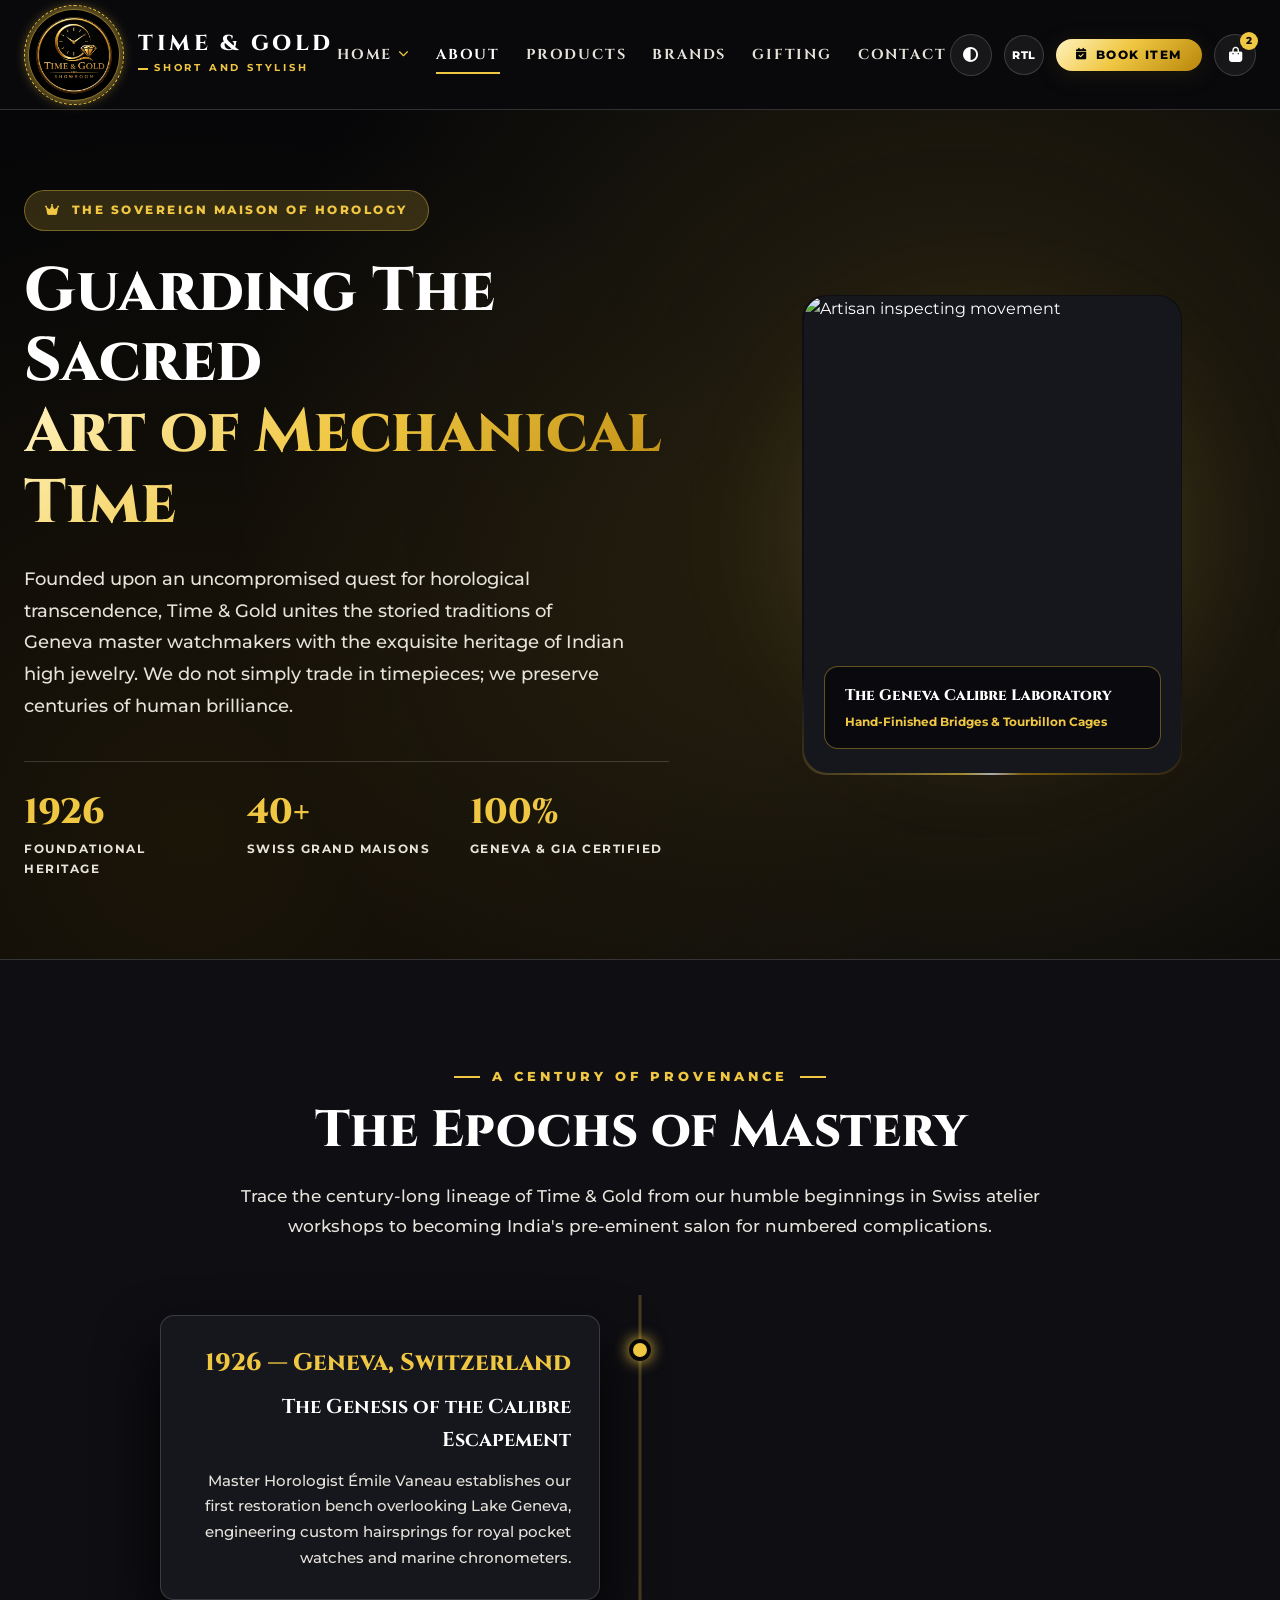
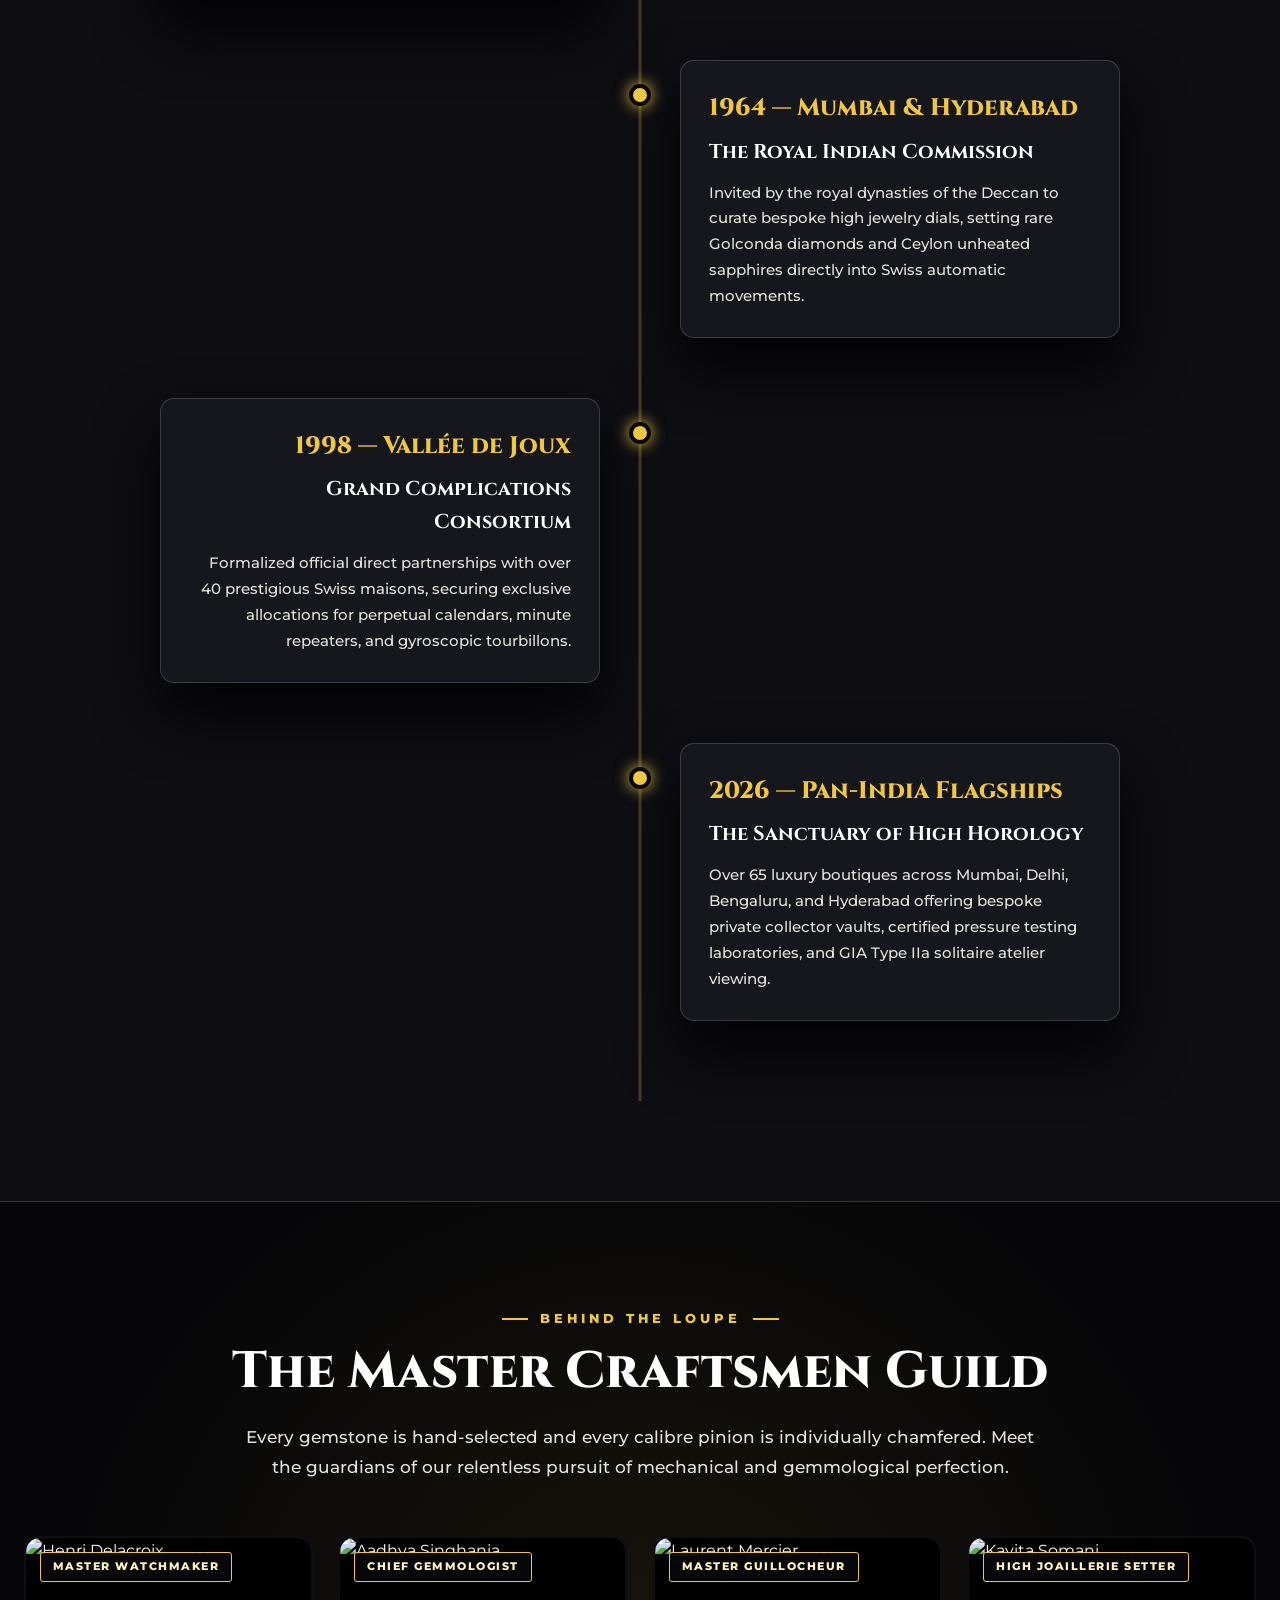
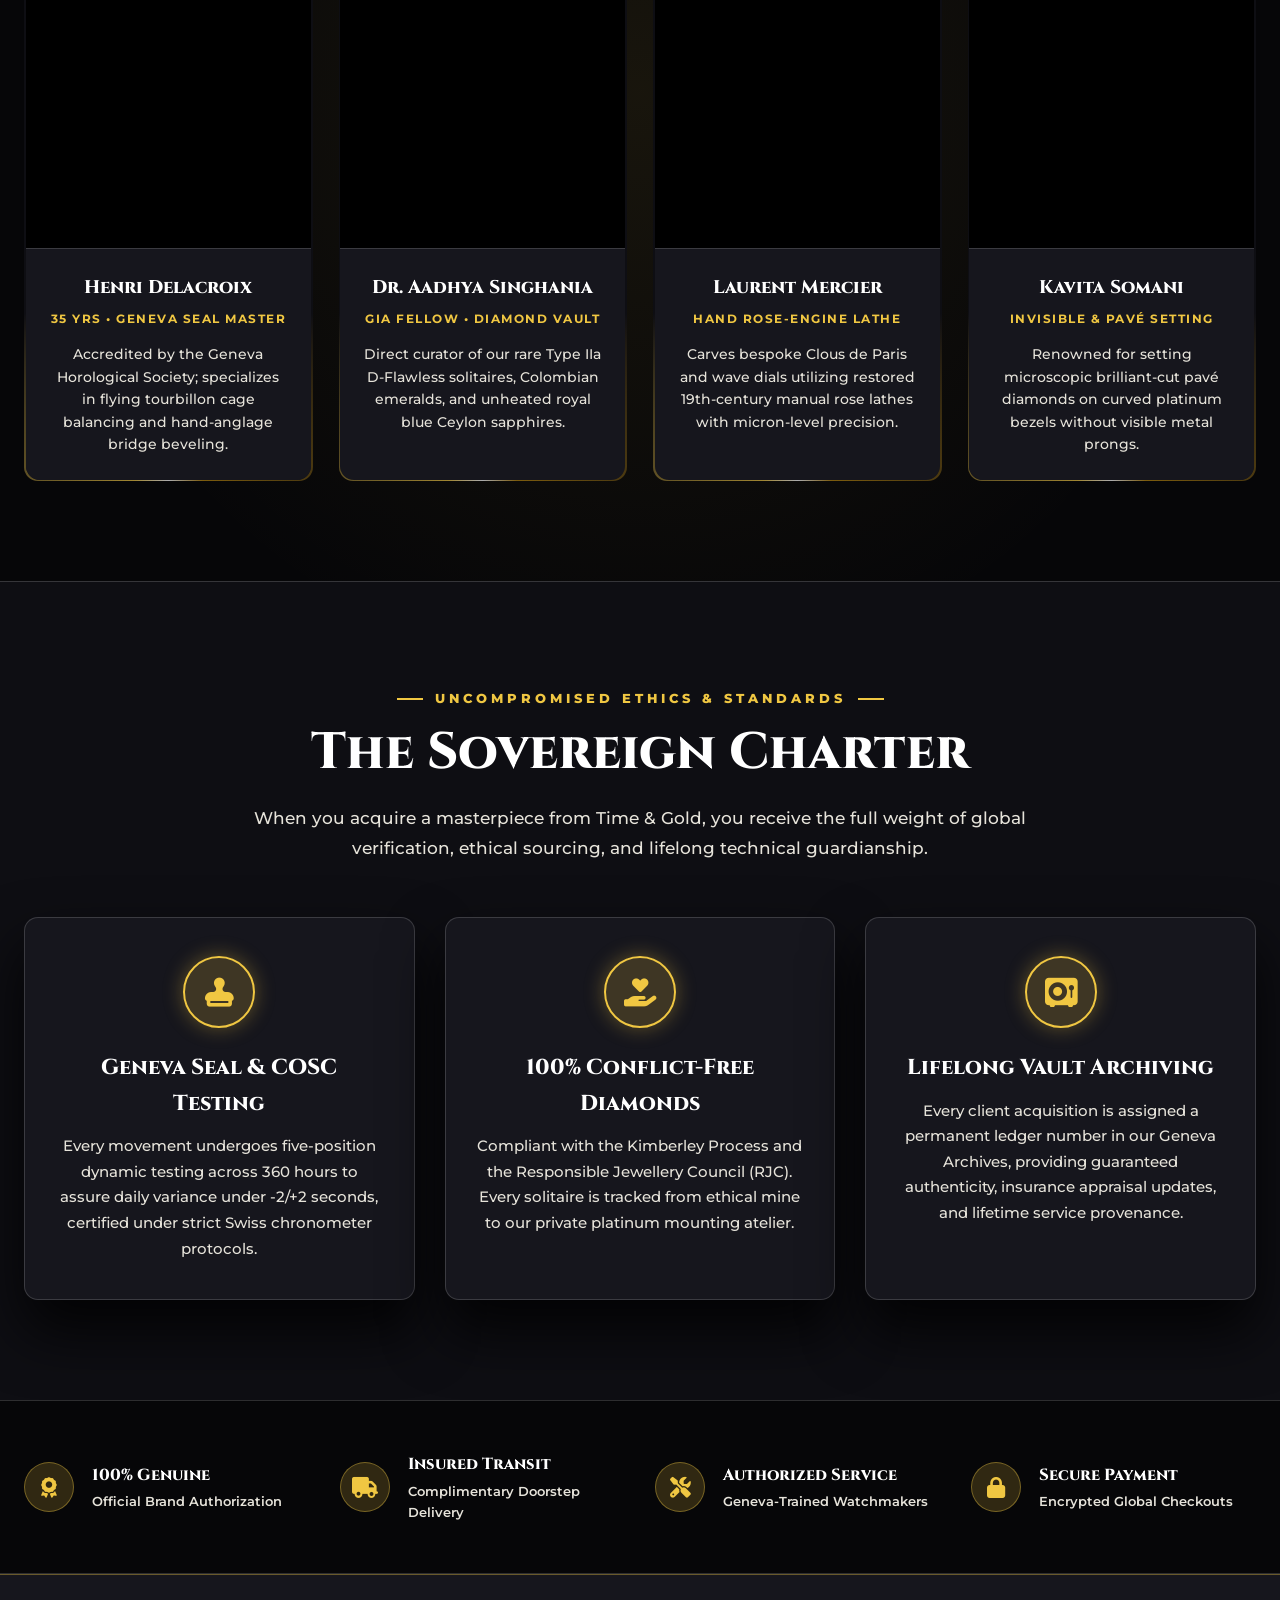
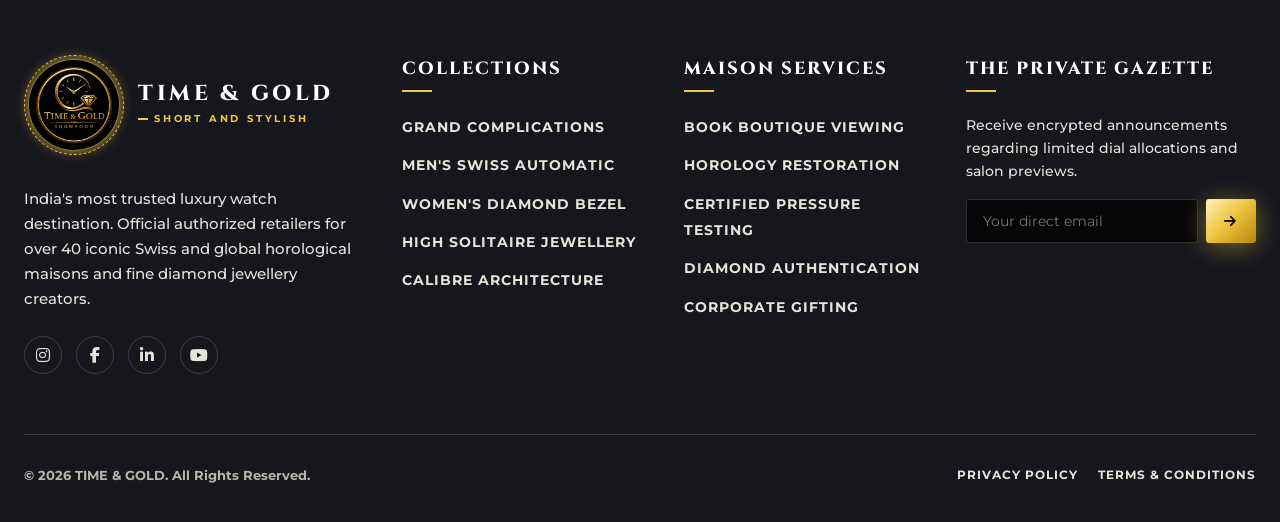
==== aboutus.html @ 71c812d8 "Add files via upload" ====
<!DOCTYPE html>
<html lang="en" dir="ltr" data-theme="dark">
<head>
  <meta charset="UTF-8" />
  <meta name="viewport" content="width=device-width, initial-scale=1.0" />
  <title>About Our Heritage &amp; Artisans | Time &amp; Gold</title>

  <!-- Google Fonts -->
  <link rel="preconnect" href="https://fonts.googleapis.com" />
  <link rel="preconnect" href="https://fonts.gstatic.com" crossorigin />
  <link href="https://fonts.googleapis.com/css2?family=Cinzel:wght@400;500;600;700;800;900&family=Montserrat:wght@300;400;500;600;700;800;900&display=swap" rel="stylesheet" />
  <link rel="icon" type="image/png" href="/df7a79f6-56e5-4fb2-8d94-38247ca04f66.jpg">
  <!-- Font Awesome Icons -->
  <link rel="stylesheet" href="https://cdnjs.cloudflare.com/ajax/libs/font-awesome/6.5.1/css/all.min.css" />

 <link rel="stylesheet" href="aboutus.css">
</head>
<body>

  <!-- Shared Reusable SVG Symbol for Precision Emblem Fallback -->
  <svg style="display: none;" xmlns="http://www.w3.org/2000/svg">
    <defs>
      <linearGradient id="sharedLogoGoldGrad" x1="0%" y1="0%" x2="100%" y2="100%">
        <stop offset="0%" stop-color="#fff2be" />
        <stop offset="50%" stop-color="#f0c742" />
        <stop offset="100%" stop-color="#b8860b" />
      </linearGradient>
      <g id="brandHorologyEmblem">
        <circle cx="50" cy="50" r="46" stroke="url(#sharedLogoGoldGrad)" stroke-width="2.5" />
        <circle cx="50" cy="50" r="41" stroke="url(#sharedLogoGoldGrad)" stroke-width="1" stroke-dasharray="2 3" opacity="0.6" />
        <circle cx="50" cy="12" r="2.5" fill="url(#sharedLogoGoldGrad)" />
        <circle cx="88" cy="50" r="2.5" fill="url(#sharedLogoGoldGrad)" />
        <circle cx="50" cy="88" r="2.5" fill="url(#sharedLogoGoldGrad)" />
        <circle cx="12" cy="50" r="2.5" fill="url(#sharedLogoGoldGrad)" />
        <line x1="50" y1="50" x2="31" y2="29" stroke="url(#sharedLogoGoldGrad)" stroke-width="3" stroke-linecap="round" />
        <line x1="50" y1="50" x2="71" y2="33" stroke="url(#sharedLogoGoldGrad)" stroke-width="2.5" stroke-linecap="round" />
        <circle cx="50" cy="50" r="3.5" fill="#0a0a0c" stroke="url(#sharedLogoGoldGrad)" stroke-width="2" />
        <path d="M42 66 H58 M50 66 V78" stroke="url(#sharedLogoGoldGrad)" stroke-width="2.5" stroke-linecap="round" />
      </g>
    </defs>
  </svg>

  <!-- Site Header -->
  <header class="site-header" id="siteHeader">
    <div class="container header-inner">

      <!-- Header Brand Logo with Image and SVG Fallback -->
      <a href="index.html" class="brand-logo" aria-label="Time & Gold Home">
        <div class="brand-logo-frame">
          <div class="brand-dial-ring"></div>
          <img 
            class="brand-logo-img" 
            src="/df7a79f6-56e5-4fb2-8d94-38247ca04f66.jpg" 
            alt="Time & Gold Emblem"
            onerror="this.style.display='none'; this.nextElementSibling.style.display='block';"
          />
          <svg class="brand-logo-img" viewBox="0 0 100 100" fill="none" role="img" aria-label="Time & Gold Emblem" style="display: none;">
            <use href="#brandHorologyEmblem" />
          </svg>
        </div>
        <div class="brand-text">
          <span class="brand-name">Time &amp; Gold</span>
          <span class="brand-sub">Short and Stylish</span>
        </div>
      </a>

      <!-- Same Navigation Links (About Set to Active) -->
      <nav>
        <ul class="nav-menu" id="navMenu">
          <li class="nav-item has-dropdown" id="homeNavItem">
            <a href="/index.html" class="nav-link" id="homeDropdownBtn" aria-haspopup="true" aria-expanded="false">
              <span>Home</span>
              <i class="fa-solid fa-chevron-down nav-dropdown-chevron"></i>
            </a>

            <!-- Luxury Home Sub-links Dropdown Menu -->
            <ul class="dropdown-vault-menu" id="homeDropdownMenu">
              <li class="dropdown-vault-item">
                <a href="/index.html" class="dropdown-vault-link">
                  <i class="fa-solid fa-home"></i>
                  <div class="dropdown-vault-info">
                    <span class="dropdown-vault-title">Home-1</span>
                    
                  </div>
                </a>
              </li>
              <li class="dropdown-vault-item">
                <a href="/home2.html" class="dropdown-vault-link">
                  <i class="fa-solid fa-home"></i>
                  <div class="dropdown-vault-info">
                    <span class="dropdown-vault-title">Home-2</span>
                    
                  </div>
                </a>
              </li>
            </ul>
          </li>
          <li class="nav-item">
            <a href="/aboutus.html" class="nav-link active">About</a>
          </li>
          <li class="nav-item">
            <a href="/products.html" class="nav-link">Products</a>
          </li>
          <li class="nav-item">
            <a href="/brands.html" class="nav-link">Brands</a>
          </li>
          <li class="nav-item">
            <a href="/gifting.html" class="nav-link">Gifting</a>
          </li>
          <li class="nav-item">
            <a href="/contact.html" class="nav-link">Contact</a>
          </li>
        </ul>
      </nav>

      <!-- Action Utilities -->
      <div class="header-actions">
        <!-- Theme Toggle -->
        <button class="action-btn" id="themeToggleBtn" title="Toggle Light/Dark Theme" aria-label="Toggle Theme">
          <i class="fa-solid fa-circle-half-stroke"></i>
        </button>

        <!-- Circular Shape RTL Button -->
        <button class="rtl-circle-btn" id="rtlToggleBtn" title="Toggle Reading Direction (RTL/LTR)">
          RTL
        </button>

        <!-- Book Item Button -->
        <button class="btn-book-header" id="openBookModalBtn" title="Book a Timepiece or Solitaire Viewing">
          <i class="fa-solid fa-calendar-check"></i>
          <span>Book Item</span>
        </button>

        <!-- Bag / Cart -->
        <button class="action-btn" id="openCartBtn" title="View Luxury Bag">
          <i class="fa-solid fa-bag-shopping"></i>
          <span class="cart-count-badge" id="cartCountBadge">2</span>
        </button>

        <!-- Mobile Hamburger -->
        <button class="mobile-hamburger" id="hamburgerBtn" aria-label="Toggle Navigation Menu">
          <i class="fa-solid fa-bars"></i>
        </button>
      </div>

    </div>
  </header>

  <!-- About Hero Section -->
  <section class="about-hero">
    <div class="container about-hero-grid">
      <div>
        <div class="about-hero-badge">
          <i class="fa-solid fa-crown"></i>
          <span>The Sovereign Maison of Horology</span>
        </div>
        <h1 class="about-hero-title">
          Guarding The Sacred <br />
          <span class="gold-gradient-text">Art of Mechanical Time</span>
        </h1>
        <p class="about-hero-desc">
          Founded upon an uncompromised quest for horological transcendence, Time &amp; Gold unites the storied traditions of Geneva master watchmakers with the exquisite heritage of Indian high jewelry. We do not simply trade in timepieces; we preserve centuries of human brilliance.
        </p>

        <div class="about-stat-strip">
          <div>
            <div class="stat-number">1926</div>
            <div class="stat-label">Foundational Heritage</div>
          </div>
          <div>
            <div class="stat-number">40+</div>
            <div class="stat-label">Swiss Grand Maisons</div>
          </div>
          <div>
            <div class="stat-number">100%</div>
            <div class="stat-label">Geneva &amp; GIA Certified</div>
          </div>
        </div>
      </div>

      <div class="about-stage-visual">
        <div class="about-stage-halo"></div>
        <div class="border-glow-wrapper about-hero-card">
          <div class="border-glow-inner media-sheen">
            <img 
              class="img-cinematic-zoom"
              src="https://tse2.mm.bing.net/th/id/OIP.Mh25GlL3V1-V_vW5_e2ENAHaE8?r=0&rs=1&pid=ImgDetMain&o=7&rm=3" 
              alt="Artisan inspecting movement" 
            />
            <div class="about-card-badge">
              <div style="font-family: var(--font-display); font-size: 0.95rem; font-weight: 800; color: var(--text-primary);">
                The Geneva Calibre Laboratory
              </div>
              <div style="font-size: 0.75rem; color: var(--gold-primary); font-weight: 700; margin-top: 4px;">
                Hand-Finished Bridges &amp; Tourbillon Cages
              </div>
            </div>
          </div>
        </div>
      </div>
    </div>
  </section>

  <!-- EXTRA SECTION 1: THE EPOCHS OF HOROLOGY (INTERACTIVE TIMELINE) -->
  <section class="timeline-section">
    <div class="container">
      <div class="section-header">
        <span class="section-subtitle">A Century of Provenance</span>
        <h2 class="section-title">The Epochs of Mastery</h2>
        <p class="section-desc">
          Trace the century-long lineage of Time &amp; Gold from our humble beginnings in Swiss atelier workshops to becoming India's pre-eminent salon for numbered complications.
        </p>
      </div>

      <div class="timeline-container">
        <!-- Epoch 1 -->
        <div class="timeline-item">
          <div class="timeline-node"></div>
          <div class="timeline-card">
            <div class="timeline-year">1926 — Geneva, Switzerland</div>
            <h3 class="timeline-headline">The Genesis of the Calibre Escapement</h3>
            <p class="timeline-text">
              Master Horologist Émile Vaneau establishes our first restoration bench overlooking Lake Geneva, engineering custom hairsprings for royal pocket watches and marine chronometers.
            </p>
          </div>
        </div>

        <!-- Epoch 2 -->
        <div class="timeline-item">
          <div class="timeline-node"></div>
          <div class="timeline-card">
            <div class="timeline-year">1964 — Mumbai &amp; Hyderabad</div>
            <h3 class="timeline-headline">The Royal Indian Commission</h3>
            <p class="timeline-text">
              Invited by the royal dynasties of the Deccan to curate bespoke high jewelry dials, setting rare Golconda diamonds and Ceylon unheated sapphires directly into Swiss automatic movements.
            </p>
          </div>
        </div>

        <!-- Epoch 3 -->
        <div class="timeline-item">
          <div class="timeline-node"></div>
          <div class="timeline-card">
            <div class="timeline-year">1998 — Vallée de Joux</div>
            <h3 class="timeline-headline">Grand Complications Consortium</h3>
            <p class="timeline-text">
              Formalized official direct partnerships with over 40 prestigious Swiss maisons, securing exclusive allocations for perpetual calendars, minute repeaters, and gyroscopic tourbillons.
            </p>
          </div>
        </div>

        <!-- Epoch 4 -->
        <div class="timeline-item">
          <div class="timeline-node"></div>
          <div class="timeline-card">
            <div class="timeline-year">2026 — Pan-India Flagships</div>
            <h3 class="timeline-headline">The Sanctuary of High Horology</h3>
            <p class="timeline-text">
              Over 65 luxury boutiques across Mumbai, Delhi, Bengaluru, and Hyderabad offering bespoke private collector vaults, certified pressure testing laboratories, and GIA Type IIa solitaire atelier viewing.
            </p>
          </div>
        </div>
      </div>
    </div>
  </section>

  <!-- EXTRA SECTION 2: GUILD OF ARTISANS ATELIER -->
  <section class="artisans-section">
    <div class="container">
      <div class="section-header">
        <span class="section-subtitle">Behind The Loupe</span>
        <h2 class="section-title">The Master Craftsmen Guild</h2>
        <p class="section-desc">
          Every gemstone is hand-selected and every calibre pinion is individually chamfered. Meet the guardians of our relentless pursuit of mechanical and gemmological perfection.
        </p>
      </div>

      <div class="artisans-grid">
        <!-- Artisan 1 -->
        <div class="border-glow-wrapper artisan-card">
          <div class="border-glow-inner">
            <div class="artisan-photo-frame media-sheen">
              <span class="artisan-role-pill">Master Watchmaker</span>
              <img 
                class="img-cinematic-zoom"
                src="https://static.vecteezy.com/system/resources/thumbnails/037/477/519/small_2x/ai-generated-handsome-man-model-wearing-blue-tuxedo-bokeh-style-background-with-generated-ai-photo.jpeg" 
                alt="Henri Delacroix" 
              />
            </div>
            <div class="artisan-info">
              <div>
                <h4 class="artisan-name">Henri Delacroix</h4>
                <div class="artisan-specialty">35 Yrs • Geneva Seal Master</div>
                <p class="artisan-bio">
                  Accredited by the Geneva Horological Society; specializes in flying tourbillon cage balancing and hand-anglage bridge beveling.
                </p>
              </div>
            </div>
          </div>
        </div>

        <!-- Artisan 2 -->
        <div class="border-glow-wrapper artisan-card">
          <div class="border-glow-inner">
            <div class="artisan-photo-frame media-sheen">
              <span class="artisan-role-pill">Chief Gemmologist</span>
              <img 
                class="img-cinematic-zoom"
                src="https://i.pinimg.com/736x/fe/0a/f4/fe0af45037efc7a894c4ef3d66716e11.jpg" 
                alt="Aadhya Singhania" 
              />
            </div>
            <div class="artisan-info">
              <div>
                <h4 class="artisan-name">Dr. Aadhya Singhania</h4>
                <div class="artisan-specialty">GIA Fellow • Diamond Vault</div>
                <p class="artisan-bio">
                  Direct curator of our rare Type IIa D-Flawless solitaires, Colombian emeralds, and unheated royal blue Ceylon sapphires.
                </p>
              </div>
            </div>
          </div>
        </div>

        <!-- Artisan 3 -->
        <div class="border-glow-wrapper artisan-card">
          <div class="border-glow-inner">
            <div class="artisan-photo-frame media-sheen">
              <span class="artisan-role-pill">Master Guillocheur</span>
              <img 
                class="img-cinematic-zoom"
                src="https://tse2.mm.bing.net/th/id/OIP.af_C6X7kru4BaW1QlQ8gGQHaJb?r=0&rs=1&pid=ImgDetMain&o=7&rm=3" 
                alt="Laurent Mercier" 
              />
            </div>
            <div class="artisan-info">
              <div>
                <h4 class="artisan-name">Laurent Mercier</h4>
                <div class="artisan-specialty">Hand Rose-Engine Lathe</div>
                <p class="artisan-bio">
                  Carves bespoke Clous de Paris and wave dials utilizing restored 19th-century manual rose lathes with micron-level precision.
                </p>
              </div>
            </div>
          </div>
        </div>

        <!-- Artisan 4 -->
        <div class="border-glow-wrapper artisan-card">
          <div class="border-glow-inner">
            <div class="artisan-photo-frame media-sheen">
              <span class="artisan-role-pill">High Joaillerie Setter</span>
              <img 
                class="img-cinematic-zoom"
                src="https://i.pinimg.com/originals/71/7d/60/717d60741b08da81fd905e2d57bd292b.jpg" 
                alt="Kavita Somani" 
              />
            </div>
            <div class="artisan-info">
              <div>
                <h4 class="artisan-name">Kavita Somani</h4>
                <div class="artisan-specialty">Invisible &amp; Pavé Setting</div>
                <p class="artisan-bio">
                  Renowned for setting microscopic brilliant-cut pavé diamonds on curved platinum bezels without visible metal prongs.
                </p>
              </div>
            </div>
          </div>
        </div>
      </div>
    </div>
  </section>

  <!-- EXTRA SECTION 3: THE SOVEREIGN OATH & CERTIFICATIONS -->
  <section class="charter-section">
    <div class="container">
      <div class="section-header">
        <span class="section-subtitle">Uncompromised Ethics &amp; Standards</span>
        <h2 class="section-title">The Sovereign Charter</h2>
        <p class="section-desc">
          When you acquire a masterpiece from Time &amp; Gold, you receive the full weight of global verification, ethical sourcing, and lifelong technical guardianship.
        </p>
      </div>

      <div class="charter-grid">
        <div class="charter-box">
          <div class="charter-icon-emblem"><i class="fa-solid fa-stamp"></i></div>
          <h3 class="charter-title">Geneva Seal &amp; COSC Testing</h3>
          <p class="charter-text">
            Every movement undergoes five-position dynamic testing across 360 hours to assure daily variance under -2/+2 seconds, certified under strict Swiss chronometer protocols.
          </p>
        </div>

        <div class="charter-box">
          <div class="charter-icon-emblem"><i class="fa-solid fa-hand-holding-heart"></i></div>
          <h3 class="charter-title">100% Conflict-Free Diamonds</h3>
          <p class="charter-text">
            Compliant with the Kimberley Process and the Responsible Jewellery Council (RJC). Every solitaire is tracked from ethical mine to our private platinum mounting atelier.
          </p>
        </div>

        <div class="charter-box">
          <div class="charter-icon-emblem"><i class="fa-solid fa-vault"></i></div>
          <h3 class="charter-title">Lifelong Vault Archiving</h3>
          <p class="charter-text">
            Every client acquisition is assigned a permanent ledger number in our Geneva Archives, providing guaranteed authenticity, insurance appraisal updates, and lifetime service provenance.
          </p>
        </div>
      </div>
    </div>
  </section>

  <!-- Trust Assurance Strip -->
  <section class="trust-assurance-strip">
    <div class="container assurance-grid">
      <div class="assurance-item">
        <div class="assurance-icon"><i class="fa-solid fa-award"></i></div>
        <div class="assurance-text">
          <h5>100% Genuine</h5>
          <p>Official Brand Authorization</p>
        </div>
      </div>
      <div class="assurance-item">
        <div class="assurance-icon"><i class="fa-solid fa-truck"></i></div>
        <div class="assurance-text">
          <h5>Insured Transit</h5>
          <p>Complimentary Doorstep Delivery</p>
        </div>
      </div>
      <div class="assurance-item">
        <div class="assurance-icon"><i class="fa-solid fa-screwdriver-wrench"></i></div>
        <div class="assurance-text">
          <h5>Authorized Service</h5>
          <p>Geneva-Trained Watchmakers</p>
        </div>
      </div>
      <div class="assurance-item">
        <div class="assurance-icon"><i class="fa-solid fa-lock"></i></div>
        <div class="assurance-text">
          <h5>Secure Payment</h5>
          <p>Encrypted Global Checkouts</p>
        </div>
      </div>
    </div>
  </section>

  <!-- Site Footer Matching Header Exactly -->
  <footer class="site-footer">
    <div class="container">
      <div class="footer-top-grid">

        <div class="footer-about">
          <a href="index.html" class="brand-logo" style="margin-bottom: 16px;" aria-label="Time & Gold Home">
            <div class="brand-logo-frame">
              <div class="brand-dial-ring"></div>
              <img 
                class="brand-logo-img" 
                src="/df7a79f6-56e5-4fb2-8d94-38247ca04f66.jpg" 
                alt="Time & Gold Emblem"
                onerror="this.style.display='none'; this.nextElementSibling.style.display='block';"
              />
              <svg class="brand-logo-img" viewBox="0 0 100 100" fill="none" role="img" aria-label="Time & Gold Emblem" style="display: none;">
                <use href="#brandHorologyEmblem" />
              </svg>
            </div>
            <div class="brand-text">
              <span class="brand-name">Time &amp; Gold</span>
              <span class="brand-sub">Short and Stylish</span>
            </div>
          </a>

          <p>
            India's most trusted luxury watch destination. Official authorized retailers for over 40 iconic Swiss and global horological maisons and fine diamond jewellery creators.
          </p>
          <div class="footer-socials">
            <a href="#" class="social-icon-btn" aria-label="Instagram"><i class="fa-brands fa-instagram"></i></a>
            <a href="#" class="social-icon-btn" aria-label="Facebook"><i class="fa-brands fa-facebook-f"></i></a>
            <a href="#" class="social-icon-btn" aria-label="LinkedIn"><i class="fa-brands fa-linkedin-in"></i></a>
            <a href="#" class="social-icon-btn" aria-label="YouTube"><i class="fa-brands fa-youtube"></i></a>
          </div>
        </div>

        <div>
          <h4 class="footer-heading">Collections</h4>
          <ul class="footer-links">
            <li><a href="index.html#products" class="footer-link">Grand Complications</a></li>
            <li><a href="index.html#products" class="footer-link">Men's Swiss Automatic</a></li>
            <li><a href="index.html#products" class="footer-link">Women's Diamond Bezel</a></li>
            <li><a href="index.html#jewellery-salon" class="footer-link">High Solitaire Jewellery</a></li>
            <li><a href="about.html" class="footer-link">Calibre Architecture</a></li>
          </ul>
        </div>

        <div>
          <h4 class="footer-heading">Maison Services</h4>
          <ul class="footer-links">
            <li><a href="index.html#contact" class="footer-link">Book Boutique Viewing</a></li>
            <li><a href="about.html" class="footer-link">Horology Restoration</a></li>
            <li><a href="index.html#contact" class="footer-link">Certified Pressure Testing</a></li>
            <li><a href="index.html#jewellery-salon" class="footer-link">Diamond Authentication</a></li>
            <li><a href="index.html#contact" class="footer-link">Corporate Gifting</a></li>
          </ul>
        </div>

        <div>
          <h4 class="footer-heading">The Private Gazette</h4>
          <p style="font-size: 0.88rem; color: var(--text-secondary); margin-bottom: 14px; font-weight: 500;">
            Receive encrypted announcements regarding limited dial allocations and salon previews.
          </p>
          <form class="newsletter-box" onsubmit="event.preventDefault(); alert('You have been enrolled into the Time & Gold VIP Gazette.');">
            <input type="email" class="newsletter-input" placeholder="Your direct email" required />
            <button type="submit" class="btn-gold" style="padding: 10px 18px;" aria-label="Subscribe">
              <i class="fa-solid fa-arrow-right"></i>
            </button>
          </form>
        </div>

      </div>

      <div class="footer-bottom">
        <div>
          &copy; 2026 TIME &amp; GOLD. All Rights Reserved.
        </div>
        <div style="display: flex; gap: 20px;">
          <a href="#" class="footer-link" style="font-size: 0.78rem;">Privacy Policy</a>
          <a href="#" class="footer-link" style="font-size: 0.78rem;">Terms &amp; Conditions</a>
        </div>
      </div>
    </div>
  </footer>

  <!-- Side Cart Drawer -->
  <div class="cart-drawer-overlay" id="cartDrawerOverlay">
    <div class="cart-drawer">
      <div class="cart-drawer-header">
        <h3 style="font-family: var(--font-display); font-size: 1.3rem; font-weight: 800; color: var(--text-primary);">Your Luxury Bag</h3>
        <button id="closeCartBtn" style="font-size: 1.25rem; color: var(--text-muted);"><i class="fa-solid fa-xmark"></i></button>
      </div>

      <div class="cart-drawer-items" id="cartDrawerItems">
        <div class="cart-item-row">
          <div class="cart-item-img">
            <img src="https://tse2.mm.bing.net/th/id/OIP.ZriLNjGAmTkD_s2fmomHDwHaHa?r=0&rs=1&pid=ImgDetMain&o=7&rm=3" alt="Tourbillon" />
          </div>
          <div class="cart-item-info">
            <h6>Monarch Celestial Tourbillon</h6>
            <div class="cart-item-price">₹ 1,850,000</div>
          </div>
          <button class="remove-cart-item-btn" style="color: var(--text-muted);"><i class="fa-solid fa-trash-can"></i></button>
        </div>

        <div class="cart-item-row">
          <div class="cart-item-img">
            <img src="https://tse3.mm.bing.net/th/id/OIP.LUAqx3h5__U-B2a4av3vqAHaHa?r=0&rs=1&pid=ImgDetMain&o=7&rm=3" alt="Diamond Ring" />
          </div>
          <div class="cart-item-info">
            <h6>Aurelia Cushion Pavé Ring</h6>
            <div class="cart-item-price">₹ 840,000</div>
          </div>
          <button class="remove-cart-item-btn" style="color: var(--text-muted);"><i class="fa-solid fa-trash-can"></i></button>
        </div>
      </div>

      <div class="cart-drawer-footer">
        <div class="cart-subtotal-row">
          <span>Total Investment</span>
          <span class="gold-gradient-text" id="cartTotalVal">₹ 2,690,000</span>
        </div>
        <button class="btn-gold" style="width: 100%; justify-content: center;" onclick="alert('Redirecting to 256-bit Encrypted Luxury Checkout.');">
          <span>Proceed To VIP Checkout</span>
          <i class="fa-solid fa-lock"></i>
        </button>
      </div>
    </div>
  </div>

  <!-- Interactive "Book Item" VIP Reservation Modal -->
  <div class="book-modal-overlay" id="bookModalOverlay">
    <div class="book-modal-dialog">
      <button class="modal-close-btn" id="closeBookModalBtn" aria-label="Close Booking Window">
        <i class="fa-solid fa-xmark"></i>
      </button>

      <div style="text-align: center; margin-bottom: 24px;">
        <div class="gold-gradient-text" style="font-family: var(--font-display); font-size: 1.45rem; font-weight: 800; letter-spacing: 2px;">
          TIME &amp; GOLD
        </div>
        <div style="font-size: 0.84rem; color: var(--text-secondary); margin-top: 4px; font-weight: 700;">
          Reserve Private Viewing &amp; Atelier Consultation
        </div>
      </div>

      <form id="bookingForm">
        <div class="form-group">
          <label class="form-label" for="bookItemSelect">Consultation Focus</label>
          <input type="text" id="bookItemSelect" class="form-input" value="Bespoke Horological & Solitaire Viewing" required />
        </div>

        <div class="form-group">
          <label class="form-label" for="bookSalon">Preferred Salon Location</label>
          <select id="bookSalon" class="form-select">
            <option value="Mumbai — Palladium Mall">Mumbai — Palladium Mall Flagship</option>
            <option value="Delhi NCR — DLF Emporio">Delhi NCR — DLF Emporio</option>
            <option value="Bengaluru — UB City Mall">Bengaluru — UB City Mall</option>
            <option value="Hyderabad — Jubilee Hills">Hyderabad — Jubilee Hills Private Estate</option>
          </select>
        </div>

        <div style="display: grid; grid-template-columns: 1fr 1fr; gap: 14px;">
          <div class="form-group">
            <label class="form-label" for="bookDate">Viewing Date</label>
            <input type="date" id="bookDate" class="form-input" required />
          </div>
          <div class="form-group">
            <label class="form-label" for="bookTime">Preferred Time</label>
            <input type="time" id="bookTime" class="form-input" required />
          </div>
        </div>

        <div class="form-group">
          <label class="form-label" for="bookGuestName">Full Name</label>
          <input type="text" id="bookGuestName" class="form-input" placeholder="e.g. Lord Sterling" required />
        </div>

        <div class="form-group">
          <label class="form-label" for="bookContact">Direct Telephone / Mobile</label>
          <input type="tel" id="bookContact" class="form-input" placeholder="+91 98765 43210" required />
        </div>

        <button type="submit" class="btn-gold" style="width: 100%; justify-content: center; margin-top: 10px;">
          <i class="fa-solid fa-champagne-glasses"></i>
          <span>Confirm Private Appointment</span>
        </button>
      </form>
    </div>
  </div>

  <!-- JAVASCRIPT LOGIC & ENGINE -->
  <script src="aboutus.js">
    
  </script>
</body>
</html>
---- aboutus.css ----
:root {
      --font-display: 'Cinzel', Georgia, serif;
      --font-body: 'Montserrat', sans-serif;
      --transition: all 0.4s cubic-bezier(0.16, 1, 0.3, 1);
      --radius-xs: 3px;
      --radius-sm: 6px;
      --radius-md: 14px;
      --radius-lg: 24px;
      --radius-full: 9999px;

      --gold-primary: #f0c742;
      --gold-light: #fff0a6;
      --gold-dark: #b8860b;
      --gold-gradient: linear-gradient(135deg, #fff2be 0%, #f0c742 45%, #b8860b 100%);
      --diamond-gradient: linear-gradient(135deg, #ffffff 0%, #d4f4ff 35%, #f0c742 70%, #ffffff 100%);
      --gold-glow: 0 0 30px rgba(240, 199, 66, 0.5);
      --diamond-glow: 0 0 35px rgba(212, 244, 255, 0.6);
    }

    /* Sovereign Dark Theme - Maximum Brightness & Crispness */
    html[data-theme="dark"] {
      --bg-body: #060608;
      --bg-surface: #0e0e13;
      --bg-surface-elevated: #16161d;
      --bg-glass: rgba(10, 10, 14, 0.92);
      --border-color: rgba(240, 199, 66, 0.38);
      --border-color-subtle: rgba(255, 255, 255, 0.16);
      --text-primary: #ffffff;
      --text-secondary: #e6e3da;
      --text-muted: #b8b5ab;
      --shadow-ambient: 0 30px 60px rgba(0, 0, 0, 0.85);
      --badge-bg: rgba(240, 199, 66, 0.18);
      --card-highlight: rgba(255, 255, 255, 0.06);
      --timeline-track: rgba(240, 199, 66, 0.25);
    }

    /* Ivory Silk Light Theme - High Contrast Radiance */
    html[data-theme="light"] {
      --bg-body: #f8f6f0;
      --bg-surface: #ffffff;
      --bg-surface-elevated: #f0ede1;
      --bg-glass: rgba(255, 255, 255, 0.96);
      --border-color: rgba(184, 134, 11, 0.55);
      --border-color-subtle: rgba(0, 0, 0, 0.16);
      --text-primary: #0a0907;
      --text-secondary: #22201b;
      --text-muted: #4e4a40;
      --shadow-ambient: 0 30px 60px rgba(0, 0, 0, 0.12);
      --badge-bg: rgba(212, 175, 55, 0.22);
      --card-highlight: rgba(184, 134, 11, 0.08);
      --gold-primary: #b8860b;
      --gold-light: #8a6200;
      --gold-dark: #634500;
      --gold-gradient: linear-gradient(135deg, #cf9b15 0%, #b8860b 45%, #6e4d02 100%);
      --diamond-gradient: linear-gradient(135deg, #0284c7 0%, #b8860b 50%, #0369a1 100%);
      --timeline-track: rgba(184, 134, 11, 0.35);
    }

    /* RESET & BASE */
    *, *::before, *::after {
      box-sizing: border-box;
      margin: 0;
      padding: 0;
    }

    html {
      scroll-behavior: smooth;
    }

    body {
      background-color: var(--bg-body);
      color: var(--text-primary);
      font-family: var(--font-body);
      line-height: 1.65;
      overflow-x: hidden;
      -webkit-font-smoothing: antialiased;
      -moz-osx-font-smoothing: grayscale;
      transition: background-color 0.4s ease, color 0.4s ease;
    }

    a {
      text-decoration: none;
      color: inherit;
      transition: var(--transition);
    }

    img {
      display: block;
      width: 100%;
      height: 100%;
      object-fit: cover;
    }

    button {
      cursor: pointer;
      border: none;
      outline: none;
      background: none;
      font-family: inherit;
      transition: var(--transition);
    }

    .container {
      max-width: 1360px;
      margin-inline: auto;
      padding-inline: 24px;
    }

    .gold-gradient-text {
      background: var(--gold-gradient);
      -webkit-background-clip: text;
      -webkit-text-fill-color: transparent;
      display: inline-block;
      font-weight: 800;
    }

    .diamond-gradient-text {
      background: var(--diamond-gradient);
      -webkit-background-clip: text;
      -webkit-text-fill-color: transparent;
      display: inline-block;
      font-weight: 800;
    }

    .section-header {
      text-align: center;
      max-width: 820px;
      margin-inline: auto;
      margin-bottom: 54px;
    }

    .section-subtitle {
      font-size: 0.82rem;
      letter-spacing: 4px;
      text-transform: uppercase;
      color: var(--gold-primary);
      margin-bottom: 12px;
      font-weight: 800;
      display: inline-flex;
      align-items: center;
      gap: 12px;
    }

    .section-subtitle::before, .section-subtitle::after {
      content: '';
      width: 26px;
      height: 2px;
      background: var(--gold-primary);
    }

    .section-title {
      font-family: var(--font-display);
      font-size: clamp(2.1rem, 4vw, 3.2rem);
      margin-bottom: 18px;
      line-height: 1.22;
      font-weight: 800;
      color: var(--text-primary);
    }

    .section-desc {
      color: var(--text-secondary);
      font-size: 1.05rem;
      font-weight: 500;
      line-height: 1.8;
    }

    /* BUTTONS */
    .btn-gold {
      background: var(--gold-gradient);
      color: #050507;
      padding: 14px 34px;
      font-size: 0.84rem;
      font-weight: 800;
      letter-spacing: 2px;
      text-transform: uppercase;
      border-radius: var(--radius-xs);
      display: inline-flex;
      align-items: center;
      gap: 12px;
      box-shadow: 0 4px 25px rgba(240, 199, 66, 0.45);
      position: relative;
      overflow: hidden;
      z-index: 1;
    }

    .btn-gold::before {
      content: '';
      position: absolute;
      inset: 0;
      background: #ffffff;
      opacity: 0;
      transition: var(--transition);
      z-index: -1;
    }

    .btn-gold:hover::before {
      opacity: 0.28;
    }

    .btn-gold:hover {
      transform: translateY(-2px);
      box-shadow: 0 8px 30px rgba(240, 199, 66, 0.7);
    }

    .btn-outline {
      border: 1.8px solid var(--border-color);
      color: var(--text-primary);
      padding: 13px 32px;
      font-size: 0.84rem;
      font-weight: 800;
      letter-spacing: 2px;
      text-transform: uppercase;
      border-radius: var(--radius-xs);
      display: inline-flex;
      align-items: center;
      gap: 10px;
      backdrop-filter: blur(10px);
    }

    .btn-outline:hover {
      border-color: var(--gold-primary);
      color: var(--gold-primary);
      background: rgba(240, 199, 66, 0.14);
      transform: translateY(-2px);
    }

    /* HEADER & EXACT LOGO */
    .site-header {
      position: sticky;
      top: 0;
      width: 100%;
      z-index: 900;
      background: var(--bg-glass);
      backdrop-filter: blur(18px);
      -webkit-backdrop-filter: blur(18px);
      border-bottom: 1px solid var(--border-color-subtle);
      transition: var(--transition);
    }

    .site-header.scrolled {
      border-bottom-color: var(--border-color);
      box-shadow: 0 10px 35px rgba(0, 0, 0, 0.5);
    }

    .header-inner {
      display: flex;
      align-items: center;
      justify-content: space-between;
      height: 109px;
    }

    .brand-logo {
      display: inline-flex;
      align-items: center;
      gap: 14px;
      text-decoration: none;
      user-select: none;
    }

    .brand-logo-frame {
      position: relative;
      width: 100px;
      height: 100px;
      display: flex;
      align-items: center;
      justify-content: center;
      flex-shrink: 0;
    }

    .brand-dial-ring {
      position: absolute;
      inset: 0;
      border-radius: 50%;
      border: 1.8px dashed var(--gold-primary);
      animation: rotateDial 22s linear infinite;
      opacity: 0.95;
      pointer-events: none;
      box-shadow: inset 0 0 12px rgba(240, 199, 66, 0.28);
    }

    .brand-dial-ring::after {
      content: '';
      position: absolute;
      inset: 3px;
      border-radius: 50%;
      border: 1px solid rgba(240, 199, 66, 0.35);
    }

    .brand-logo:hover .brand-dial-ring {
      animation-duration: 9s;
      border-color: var(--gold-light);
      box-shadow: 0 0 20px rgba(240, 199, 66, 0.7);
    }

    .brand-logo-img {
      width: 90px;
      height: 90px;
      border-radius: 50%;
      object-fit: contain;
      filter: drop-shadow(0 0 7px rgba(240, 199, 66, 0.7));
      transition: transform 0.4s cubic-bezier(0.16, 1, 0.3, 1), filter 0.4s ease;
      position: relative;
      z-index: 2;
    }

    .brand-logo:hover .brand-logo-img {
      transform: scale(1.12);
      filter: drop-shadow(0 0 16px rgba(240, 199, 66, 0.95));
    }

    .brand-text {
      display: flex;
      flex-direction: column;
      justify-content: center;
    }

    .brand-name {
      font-family: var(--font-display);
      font-size: 1.35rem;
      font-weight: 800;
      letter-spacing: 3.5px;
      line-height: 1.15;
      text-transform: uppercase;
      color: var(--text-primary);
      transition: color 0.3s ease;
    }

    .brand-logo:hover .brand-name {
      color: var(--gold-primary);
    }

    .brand-sub {
      font-size: 0.64rem;
      letter-spacing: 2.8px;
      text-transform: uppercase;
      color: var(--gold-primary);
      font-weight: 700;
      margin-top: 4px;
      display: flex;
      align-items: center;
      gap: 6px;
    }

    .brand-sub::before {
      content: '';
      width: 10px;
      height: 1.5px;
      background: var(--gold-primary);
    }

    /* NAVIGATION BAR */
    .nav-menu {
      display: flex;
      align-items: center;
      list-style: none;
      gap: 26px;
    }

    .nav-item {
      position: relative;
    }

    .nav-link {
      font-size: 0.9rem;
      font-weight: 700;
      text-transform: uppercase;
      letter-spacing: 1.8px;
      color: var(--text-secondary);
      position: relative;
      font-family: var(--font-display);
      padding-block: 10px;
      display: inline-flex;
      align-items: center;
      gap: 6px;
    }

    .nav-link::after {
      content: '';
      position: absolute;
      bottom: 2px;
      left: 0;
      width: 0%;
      height: 2px;
      background: var(--gold-primary);
      transition: var(--transition);
    }

    .nav-link:hover, .nav-link.active {
      color: var(--text-primary);
    }

    .nav-link:hover::after, .nav-link.active::after {
      width: 100%;
    }

    /* Home Dropdown Styling */
    .nav-item.has-dropdown {
      position: relative;
    }

    .nav-dropdown-chevron {
      font-size: 0.65rem;
      color: var(--gold-primary);
      transition: transform 0.35s cubic-bezier(0.16, 1, 0.3, 1);
    }

    .nav-item.has-dropdown:hover .nav-dropdown-chevron,
    .nav-item.has-dropdown.active-open .nav-dropdown-chevron {
      transform: rotate(180deg);
    }

    .dropdown-vault-menu {
      position: absolute;
      top: calc(100% + 2px);
      left: 0;
      min-width: 320px;
      background: var(--bg-surface-elevated);
      backdrop-filter: blur(20px);
      -webkit-backdrop-filter: blur(20px);
      border: 1.5px solid var(--border-color);
      border-radius: var(--radius-md);
      box-shadow: 0 25px 60px rgba(0, 0, 0, 0.65), 0 0 25px rgba(212, 175, 55, 0.25);
      padding: 10px;
      list-style: none;
      opacity: 0;
      visibility: hidden;
      transform: translateY(12px);
      transition: opacity 0.35s cubic-bezier(0.16, 1, 0.3, 1), transform 0.35s cubic-bezier(0.16, 1, 0.3, 1), visibility 0.35s;
      z-index: 950;
      pointer-events: none;
    }

    /* Animated Gold Light Accent on Dropdown Top Border */
    .dropdown-vault-menu::before {
      content: '';
      position: absolute;
      top: -1.5px;
      left: 12%;
      right: 12%;
      height: 2px;
      background: var(--gold-gradient);
      box-shadow: 0 0 12px var(--gold-primary);
    }

    @media (min-width: 869px) {
      .nav-item.has-dropdown:hover .dropdown-vault-menu,
      .nav-item.has-dropdown:focus-within .dropdown-vault-menu {
        opacity: 1;
        visibility: visible;
        transform: translateY(0);
        pointer-events: auto;
      }
    }

    .dropdown-vault-item {
      display: block;
    }

    .dropdown-vault-link {
      display: flex;
      align-items: center;
      gap: 14px;
      padding: 10px 14px;
      border-radius: var(--radius-xs);
      color: var(--text-primary);
      transition: var(--transition);
      border: 1px solid transparent;
    }

    .dropdown-vault-link i {
      font-size: 1.05rem;
      color: var(--gold-primary);
      width: 24px;
      text-align: center;
      transition: transform 0.3s ease, color 0.3s ease;
      flex-shrink: 0;
    }

    .dropdown-vault-info {
      display: flex;
      flex-direction: column;
    }

    .dropdown-vault-title {
      font-family: var(--font-display);
      font-size: 0.84rem;
      font-weight: 700;
      letter-spacing: 0.8px;
      color: var(--text-primary);
      line-height: 1.25;
      transition: color 0.3s ease;
    }

    .dropdown-vault-sub {
      font-size: 0.68rem;
      color: var(--text-muted);
      letter-spacing: 0.5px;
      margin-top: 2px;
      font-weight: 500;
      transition: color 0.3s ease;
    }

    .dropdown-vault-link:hover {
      background: var(--badge-bg);
      border-color: var(--border-color);
      transform: translateX(4px);
    }

    .dropdown-vault-link:hover i {
      transform: scale(1.18);
      color: var(--gold-light);
    }

    .dropdown-vault-link:hover .dropdown-vault-title {
      color: var(--gold-primary);
    }

    .dropdown-vault-link:hover .dropdown-vault-sub {
      color: var(--text-secondary);
    }


    .header-actions {
      display: flex;
      align-items: center;
      gap: 12px;
    }

    .action-btn {
      width: 42px;
      height: 42px;
      border-radius: 50%;
      display: flex;
      align-items: center;
      justify-content: center;
      border: 1px solid var(--border-color-subtle);
      color: var(--text-primary);
      font-size: 0.95rem;
      background: rgba(255, 255, 255, 0.06);
      position: relative;
      transition: var(--transition);
    }

    .action-btn:hover {
      border-color: var(--gold-primary);
      color: var(--gold-primary);
      transform: translateY(-2px);
      box-shadow: 0 0 14px rgba(240, 199, 66, 0.45);
    }

    .rtl-circle-btn {
      width: 40px;
      height: 40px;
      border-radius: 50%;
      display: inline-flex;
      align-items: center;
      justify-content: center;
      border: 1px solid var(--border-color-subtle);
      font-size: 0.68rem;
      font-weight: 800;
      letter-spacing: 0.8px;
      color: var(--text-primary);
      background: rgba(255, 255, 255, 0.06);
      transition: var(--transition);
    }

    .rtl-circle-btn:hover {
      border-color: var(--gold-primary);
      color: var(--gold-primary);
      transform: translateY(-2px);
      box-shadow: 0 0 14px rgba(240, 199, 66, 0.45);
    }

    .btn-book-header {
      background: var(--gold-gradient);
      color: #040405;
      padding: 9px 20px;
      font-size: 0.73rem;
      font-weight: 800;
      letter-spacing: 1.6px;
      text-transform: uppercase;
      border-radius: var(--radius-full);
      display: inline-flex;
      align-items: center;
      gap: 8px;
      box-shadow: 0 4px 20px rgba(63, 51, 14, 0.4);
      transition: var(--transition);
      white-space: nowrap;
    }

    .btn-book-header:hover {
      transform: translateY(-2px);
      box-shadow: 0 6px 24px rgba(240, 199, 66, 0.65);
      filter: brightness(1.08);
    }

    .cart-count-badge {
      position: absolute;
      top: -3px;
      right: -3px;
      background: var(--gold-primary);
      color: #0a0a0c;
      font-size: 0.65rem;
      font-weight: 800;
      width: 18px;
      height: 18px;
      border-radius: 50%;
      display: flex;
      align-items: center;
      justify-content: center;
    }

    .mobile-hamburger {
      display: none;
      font-size: 1.35rem;
      color: var(--text-primary);
      margin-left: 8px;
    }
    html[data-theme="light"] .btn-book-header {
      color: #ffffff;
    }

    /* SHEEN & BORDER GLOW ANIMATIONS */
    .media-sheen {
      position: relative;
      overflow: hidden;
    }

    .media-sheen::after {
      content: '';
      position: absolute;
      top: -80%;
      left: -80%;
      width: 260%;
      height: 260%;
      background: linear-gradient(
        115deg,
        transparent 40%,
        rgba(255, 240, 166, 0.15) 46%,
        rgba(255, 255, 255, 0.55) 50%,
        rgba(240, 199, 66, 0.3) 54%,
        transparent 60%
      );
      transform: translateX(-100%) rotate(25deg);
      transition: transform 1.2s cubic-bezier(0.16, 1, 0.3, 1);
      pointer-events: none;
      z-index: 4;
    }

    .media-sheen:hover::after {
      transform: translateX(100%) rotate(25deg);
    }

    .border-glow-wrapper {
      position: relative;
      border-radius: inherit;
      padding: 1.6px;
      isolation: isolate;
      overflow: hidden;
    }

    .border-glow-wrapper::before {
      content: '';
      position: absolute;
      top: -50%;
      left: -50%;
      width: 200%;
      height: 200%;
      background: conic-gradient(
        from 0deg,
        transparent 0%,
        transparent 35%,
        var(--gold-dark) 48%,
        #ffffff 50%,
        var(--gold-primary) 52%,
        transparent 65%,
        transparent 100%
      );
      animation: rotateGlowBeam 7s linear infinite;
      z-index: -2;
      opacity: 0.65;
      transition: opacity 0.5s ease, filter 0.5s ease;
    }

    .border-glow-wrapper:hover::before {
      opacity: 1;
      filter: drop-shadow(0 0 18px var(--gold-primary));
      animation-duration: 3.2s;
    }

    .border-glow-inner {
      position: relative;
      background: var(--bg-surface-elevated);
      border-radius: inherit;
      height: 100%;
      width: 100%;
      z-index: 1;
      overflow: hidden;
    }

    .img-cinematic-zoom {
      transition: transform 0.9s cubic-bezier(0.16, 1, 0.3, 1), filter 0.6s ease;
      transform: scale(1) translateZ(0);
      will-change: transform, filter;
    }

    .media-sheen:hover .img-cinematic-zoom {
      transform: scale(1.08) translateY(-4px);
      filter: contrast(1.08) brightness(1.06);
    }

    @keyframes rotateGlowBeam {
      0% { transform: rotate(0deg); }
      100% { transform: rotate(360deg); }
    }

    @keyframes rotateDial {
      from { transform: rotate(0deg); }
      to { transform: rotate(360deg); }
    }

    @keyframes gentleFloat {
      0%, 100% { transform: translateY(0px) rotate(0deg); }
      50% { transform: translateY(-12px) rotate(0.8deg); }
    }

    @keyframes pulseGlow {
      0% { transform: scale(0.94); opacity: 0.65; }
      100% { transform: scale(1.16); opacity: 1; }
    }

    /* ABOUT HERO SECTION */
    .about-hero {
      position: relative;
      min-height: 82vh;
      display: flex;
      align-items: center;
      padding-block: 80px;
      overflow: hidden;
      background: radial-gradient(circle at 75% 45%, rgba(240, 199, 66, 0.16) 0%, transparent 68%),
                  radial-gradient(circle at 15% 85%, rgba(184, 134, 11, 0.12) 0%, transparent 55%);
    }

    .about-hero-grid {
      display: grid;
      grid-template-columns: 1.1fr 0.9fr;
      align-items: center;
      gap: 60px;
    }

    .about-hero-badge {
      display: inline-flex;
      align-items: center;
      gap: 10px;
      padding: 9px 20px;
      background: var(--badge-bg);
      border: 1.5px solid var(--border-color);
      border-radius: var(--radius-full);
      font-size: 0.78rem;
      letter-spacing: 2.5px;
      text-transform: uppercase;
      color: var(--gold-primary);
      margin-bottom: 26px;
      font-weight: 800;
    }

    .about-hero-title {
      font-family: var(--font-display);
      font-size: clamp(2.4rem, 4.8vw, 4.3rem);
      line-height: 1.15;
      font-weight: 800;
      color: var(--text-primary);
      margin-bottom: 24px;
    }

    .about-hero-desc {
      font-size: 1.1rem;
      color: var(--text-secondary);
      font-weight: 500;
      line-height: 1.8;
      margin-bottom: 40px;
      max-width: 600px;
    }

    .about-stat-strip {
      display: grid;
      grid-template-columns: repeat(3, 1fr);
      gap: 24px;
      padding-top: 32px;
      border-top: 1px solid var(--border-color-subtle);
    }

    .stat-number {
      font-family: var(--font-display);
      font-size: 2.2rem;
      font-weight: 800;
      color: var(--gold-primary);
      line-height: 1.1;
    }

    .stat-label {
      font-size: 0.76rem;
      color: var(--text-secondary);
      text-transform: uppercase;
      letter-spacing: 1.5px;
      font-weight: 700;
      margin-top: 6px;
    }

    .about-stage-visual {
      position: relative;
      height: 520px;
      display: flex;
      align-items: center;
      justify-content: center;
    }

    .about-stage-halo {
      position: absolute;
      width: 440px;
      height: 440px;
      border-radius: 50%;
      background: radial-gradient(circle, rgba(240, 199, 66, 0.4) 0%, transparent 70%);
      filter: blur(60px);
      animation: pulseGlow 6s infinite alternate ease-in-out;
    }

    .about-hero-card {
      position: relative;
      width: 380px;
      height: 480px;
      border-radius: var(--radius-lg);
      background: var(--bg-surface);
      z-index: 2;
      animation: gentleFloat 7s infinite ease-in-out;
    }

    .about-card-badge {
      position: absolute;
      bottom: 24px;
      left: 20px;
      right: 20px;
      padding: 16px 20px;
      background: var(--bg-glass);
      backdrop-filter: blur(14px);
      border: 1.5px solid var(--border-color);
      border-radius: var(--radius-md);
      z-index: 5;
    }

    /* EXTRA SECTION 1: THE EPOCHS OF HOROLOGY (INTERACTIVE TIMELINE) */
    .timeline-section {
      padding-block: 100px;
      background: var(--bg-surface);
      border-block: 1px solid var(--border-color-subtle);
      position: relative;
    }

    .timeline-container {
      position: relative;
      max-width: 1040px;
      margin-inline: auto;
      padding-block: 20px;
    }

    .timeline-container::before {
      content: '';
      position: absolute;
      top: 0;
      bottom: 0;
      left: 50%;
      width: 3px;
      background: var(--timeline-track);
      transform: translateX(-50%);
    }

    .timeline-item {
      position: relative;
      margin-bottom: 60px;
      width: 50%;
      padding-inline: 40px;
    }

    .timeline-item:nth-child(odd) {
      left: 0;
      text-align: right;
    }

    .timeline-item:nth-child(even) {
      left: 50%;
      text-align: left;
    }

    .timeline-node {
      position: absolute;
      top: 24px;
      width: 22px;
      height: 22px;
      border-radius: 50%;
      background: var(--gold-primary);
      border: 4px solid var(--bg-body);
      box-shadow: 0 0 15px var(--gold-primary);
      z-index: 5;
    }

    .timeline-item:nth-child(odd) .timeline-node {
      right: -11px;
    }

    .timeline-item:nth-child(even) .timeline-node {
      left: -11px;
    }

    .timeline-card {
      background: var(--bg-surface-elevated);
      border: 1.5px solid var(--border-color-subtle);
      border-radius: var(--radius-md);
      padding: 28px;
      box-shadow: var(--shadow-ambient);
      transition: var(--transition);
    }

    .timeline-card:hover {
      border-color: var(--gold-primary);
      transform: translateY(-6px);
      box-shadow: 0 20px 45px rgba(0, 0, 0, 0.6), 0 0 25px rgba(240, 199, 66, 0.35);
    }

    .timeline-year {
      font-family: var(--font-display);
      font-size: 1.5rem;
      font-weight: 800;
      color: var(--gold-primary);
      margin-bottom: 6px;
    }

    .timeline-headline {
      font-family: var(--font-display);
      font-size: 1.25rem;
      font-weight: 700;
      color: var(--text-primary);
      margin-bottom: 12px;
    }

    .timeline-text {
      font-size: 0.95rem;
      color: var(--text-secondary);
      line-height: 1.7;
      font-weight: 500;
    }

    /* EXTRA SECTION 2: GUILD OF ARTISANS ATELIER */
    .artisans-section {
      padding-block: 100px;
      position: relative;
      background: radial-gradient(circle at 50% 50%, rgba(240, 199, 66, 0.08) 0%, transparent 75%);
    }

    .artisans-grid {
      display: grid;
      grid-template-columns: repeat(4, 1fr);
      gap: 26px;
    }

    .artisan-card {
      border-radius: var(--radius-md);
      background: var(--bg-surface);
      display: flex;
      flex-direction: column;
      overflow: hidden;
      transition: var(--transition);
    }

    .artisan-card:hover {
      transform: translateY(-8px);
      box-shadow: 0 25px 50px rgba(0, 0, 0, 0.55), 0 0 30px rgba(240, 199, 66, 0.35);
    }

    .artisan-photo-frame {
      position: relative;
      height: 310px;
      background: #000;
    }

    .artisan-role-pill {
      position: absolute;
      top: 14px;
      left: 14px;
      background: rgba(8, 8, 12, 0.88);
      border: 1px solid var(--gold-primary);
      color: #fff2be;
      font-size: 0.68rem;
      font-weight: 800;
      padding: 5px 12px;
      border-radius: var(--radius-xs);
      letter-spacing: 1.5px;
      text-transform: uppercase;
      z-index: 5;
      backdrop-filter: blur(8px);
    }

    .artisan-info {
      padding: 24px;
      flex: 1;
      display: flex;
      flex-direction: column;
      justify-content: space-between;
      text-align: center;
      background: var(--bg-surface-elevated);
      border-top: 1px solid var(--border-color-subtle);
    }

    .artisan-name {
      font-family: var(--font-display);
      font-size: 1.15rem;
      font-weight: 800;
      color: var(--text-primary);
      margin-bottom: 6px;
    }

    .artisan-specialty {
      font-size: 0.75rem;
      color: var(--gold-primary);
      text-transform: uppercase;
      letter-spacing: 1.5px;
      font-weight: 700;
      margin-bottom: 14px;
    }

    .artisan-bio {
      font-size: 0.88rem;
      color: var(--text-secondary);
      line-height: 1.6;
      font-weight: 500;
    }

    /* EXTRA SECTION 3: THE SOVEREIGN OATH & CERTIFICATIONS */
    .charter-section {
      padding-block: 100px;
      background: var(--bg-surface);
      border-top: 1px solid var(--border-color-subtle);
    }

    .charter-grid {
      display: grid;
      grid-template-columns: repeat(3, 1fr);
      gap: 30px;
    }

    .charter-box {
      border-radius: var(--radius-md);
      background: var(--bg-surface-elevated);
      padding: 38px 30px;
      text-align: center;
      transition: var(--transition);
      border: 1.5px solid var(--border-color-subtle);
      box-shadow: var(--shadow-ambient);
    }

    .charter-box:hover {
      border-color: var(--gold-primary);
      transform: translateY(-8px);
      box-shadow: 0 25px 50px rgba(0, 0, 0, 0.45), 0 0 30px rgba(240, 199, 66, 0.35);
    }

    .charter-icon-emblem {
      width: 72px;
      height: 72px;
      border-radius: 50%;
      background: var(--badge-bg);
      border: 2px solid var(--gold-primary);
      color: var(--gold-primary);
      font-size: 1.8rem;
      display: inline-flex;
      align-items: center;
      justify-content: center;
      margin-bottom: 22px;
      box-shadow: 0 0 20px rgba(240, 199, 66, 0.35);
    }

    .charter-title {
      font-family: var(--font-display);
      font-size: 1.35rem;
      font-weight: 800;
      color: var(--text-primary);
      margin-bottom: 12px;
    }

    .charter-text {
      color: var(--text-secondary);
      font-size: 0.94rem;
      line-height: 1.7;
      font-weight: 500;
    }

    /* TRUST ASSURANCE STRIP */
    .trust-assurance-strip {
      padding-block: 50px;
      background: var(--bg-body);
      border-block: 1px solid var(--border-color-subtle);
    }

    .assurance-grid {
      display: grid;
      grid-template-columns: repeat(4, 1fr);
      gap: 30px;
    }

    .assurance-item {
      display: flex;
      align-items: center;
      gap: 18px;
    }

    .assurance-icon {
      width: 50px;
      height: 50px;
      border-radius: 50%;
      background: var(--badge-bg);
      border: 1.5px solid var(--border-color);
      display: flex;
      align-items: center;
      justify-content: center;
      color: var(--gold-primary);
      font-size: 1.3rem;
      flex-shrink: 0;
    }

    .assurance-text h5 {
      font-family: var(--font-display);
      font-size: 1rem;
      margin-bottom: 3px;
      font-weight: 800;
      color: var(--text-primary);
    }

    .assurance-text p {
      font-size: 0.8rem;
      color: var(--text-secondary);
      font-weight: 600;
    }

    /* FOOTER */
    .site-footer {
      background: var(--bg-surface-elevated);
      border-top: 1px solid var(--border-color);
      padding-top: 80px;
      padding-bottom: 36px;
    }

    .footer-top-grid {
      display: grid;
      grid-template-columns: 1.4fr 1fr 1fr 1.2fr;
      gap: 40px;
      margin-bottom: 60px;
    }

    .footer-about p {
      color: var(--text-secondary);
      font-size: 0.92rem;
      margin-block: 16px 24px;
      line-height: 1.7;
      font-weight: 500;
    }

    .footer-heading {
      font-family: var(--font-display);
      font-size: 1.1rem;
      letter-spacing: 2px;
      text-transform: uppercase;
      margin-bottom: 22px;
      color: var(--text-primary);
      position: relative;
      padding-bottom: 8px;
      font-weight: 800;
    }

    .footer-heading::after {
      content: '';
      position: absolute;
      bottom: 0;
      left: 0;
      width: 30px;
      height: 2px;
      background: var(--gold-primary);
    }

    .footer-links {
      list-style: none;
      display: flex;
      flex-direction: column;
      gap: 12px;
    }

    .footer-link {
      font-size: 0.88rem;
      color: var(--text-secondary);
      text-transform: uppercase;
      letter-spacing: 1px;
      font-weight: 700;
    }

    .footer-link:hover {
      color: var(--gold-primary);
      padding-inline-start: 6px;
    }

    .newsletter-box {
      display: flex;
      gap: 8px;
      margin-top: 16px;
    }

    .newsletter-input {
      flex: 1;
      padding: 12px 16px;
      background: var(--bg-body);
      border: 1px solid var(--border-color-subtle);
      color: var(--text-primary);
      border-radius: var(--radius-xs);
      font-size: 0.88rem;
      font-family: inherit;
    }

    .newsletter-input:focus {
      outline: none;
      border-color: var(--gold-primary);
      box-shadow: 0 0 12px rgba(240, 199, 66, 0.4);
    }

    .footer-bottom {
      border-top: 1px solid var(--border-color-subtle);
      padding-top: 30px;
      display: flex;
      justify-content: space-between;
      align-items: center;
      font-size: 0.82rem;
      color: var(--text-muted);
      font-weight: 700;
    }

    .footer-socials {
      display: flex;
      gap: 14px;
    }

    .social-icon-btn {
      width: 38px;
      height: 38px;
      border-radius: 50%;
      border: 1px solid var(--border-color-subtle);
      display: flex;
      align-items: center;
      justify-content: center;
      color: var(--text-secondary);
    }

    .social-icon-btn:hover {
      color: var(--gold-primary);
      border-color: var(--gold-primary);
      transform: translateY(-2px);
    }

    /* CART DRAWER */
    .cart-drawer-overlay {
      position: fixed;
      inset: 0;
      background: rgba(0, 0, 0, 0.78);
      backdrop-filter: blur(8px);
      z-index: 1000;
      opacity: 0;
      visibility: hidden;
      transition: var(--transition);
    }

    .cart-drawer-overlay.active {
      opacity: 1;
      visibility: visible;
    }

    .cart-drawer {
      position: fixed;
      top: 0;
      right: 0;
      width: 100%;
      max-width: 440px;
      height: 100vh;
      background: var(--bg-surface);
      border-left: 1.5px solid var(--border-color);
      z-index: 1001;
      display: flex;
      flex-direction: column;
      transform: translateX(100%);
      transition: transform 0.4s cubic-bezier(0.16, 1, 0.3, 1);
      padding: 30px;
    }

    .cart-drawer-overlay.active .cart-drawer {
      transform: translateX(0);
    }

    .cart-drawer-header {
      display: flex;
      justify-content: space-between;
      align-items: center;
      border-bottom: 1px solid var(--border-color-subtle);
      padding-bottom: 20px;
      margin-bottom: 24px;
    }

    .cart-drawer-items {
      flex: 1;
      overflow-y: auto;
      display: flex;
      flex-direction: column;
      gap: 18px;
    }

    .cart-item-row {
      display: grid;
      grid-template-columns: 70px 1fr auto;
      gap: 16px;
      align-items: center;
      background: var(--bg-surface-elevated);
      padding: 12px;
      border-radius: var(--radius-sm);
      border: 1px solid var(--border-color-subtle);
    }

    .cart-item-img {
      width: 70px;
      height: 70px;
      border-radius: var(--radius-xs);
      overflow: hidden;
    }

    .cart-item-info h6 {
      font-family: var(--font-display);
      font-size: 0.95rem;
      margin-bottom: 4px;
      color: var(--text-primary);
      font-weight: 800;
    }

    .cart-item-price {
      font-size: 0.9rem;
      color: var(--gold-primary);
      font-weight: 800;
    }

    .cart-drawer-footer {
      border-top: 1px solid var(--border-color-subtle);
      padding-top: 24px;
    }

    .cart-subtotal-row {
      display: flex;
      justify-content: space-between;
      align-items: center;
      margin-bottom: 20px;
      font-family: var(--font-display);
      font-size: 1.2rem;
      font-weight: 800;
      color: var(--text-primary);
    }

    /* BOOK ITEM MODAL */
    .book-modal-overlay {
      position: fixed;
      inset: 0;
      background: rgba(0, 0, 0, 0.82);
      backdrop-filter: blur(10px);
      z-index: 1100;
      display: flex;
      align-items: center;
      justify-content: center;
      opacity: 0;
      visibility: hidden;
      transition: var(--transition);
      padding: 20px;
    }

    .book-modal-overlay.active {
      opacity: 1;
      visibility: visible;
    }

    .book-modal-dialog {
      background: var(--bg-surface);
      border: 1.8px solid var(--border-color);
      border-radius: var(--radius-lg);
      width: 100%;
      max-width: 520px;
      padding: 40px;
      position: relative;
      box-shadow: 0 25px 50px rgba(0, 0, 0, 0.8), 0 0 35px rgba(240, 199, 66, 0.35);
      transform: scale(0.92);
      transition: var(--transition);
    }

    .book-modal-overlay.active .book-modal-dialog {
      transform: scale(1);
    }

    .modal-close-btn {
      position: absolute;
      top: 20px;
      right: 20px;
      font-size: 1.3rem;
      color: var(--text-muted);
    }

    .modal-close-btn:hover {
      color: var(--gold-primary);
    }

    .form-group {
      margin-bottom: 18px;
    }

    .form-label {
      display: block;
      font-size: 0.74rem;
      text-transform: uppercase;
      letter-spacing: 1.5px;
      color: var(--text-muted);
      margin-bottom: 8px;
      font-weight: 800;
    }

    .form-input, .form-select {
      width: 100%;
      padding: 12px 16px;
      background: var(--bg-body);
      border: 1px solid var(--border-color-subtle);
      border-radius: var(--radius-xs);
      color: var(--text-primary);
      font-family: inherit;
      font-size: 0.9rem;
    }

    .form-input:focus, .form-select:focus {
      outline: none;
      border-color: var(--gold-primary);
      box-shadow: 0 0 12px rgba(240, 199, 66, 0.35);
    }

    /* RTL OVERRIDES */
    html[dir="rtl"] {
      direction: rtl;
      text-align: right;
    }

    html[dir="rtl"] .brand-sub::before {
      display: none;
    }

    html[dir="rtl"] .brand-sub::after {
      content: '';
      width: 10px;
      height: 1.5px;
      background: var(--gold-primary);
    }

    html[dir="rtl"] .footer-heading::after {
      left: auto;
      right: 0;
    }

    html[dir="rtl"] .timeline-item:nth-child(odd) {
      text-align: left;
    }

    html[dir="rtl"] .timeline-item:nth-child(even) {
      text-align: right;
    }

    html[dir="rtl"] .cart-drawer {
      right: auto;
      left: 0;
      border-left: none;
      border-right: 1.5px solid var(--border-color);
      transform: translateX(-100%);
    }

    html[dir="rtl"] .modal-close-btn {
      right: auto;
      left: 20px;
    }

    /* RESPONSIVE */
    @media (max-width: 1024px) {
      .about-hero-grid {
        grid-template-columns: 1fr;
        text-align: center;
      }
      .about-hero-desc {
        margin-inline: auto;
      }
      .about-stat-strip {
        justify-content: center;
      }
      .artisans-grid {
        grid-template-columns: repeat(2, 1fr);
      }
      .charter-grid, .assurance-grid {
        grid-template-columns: 1fr 1fr;
      }
      .footer-top-grid {
        grid-template-columns: 1fr 1fr;
      }
    }

    @media (max-width: 868px) {
      .nav-menu {
        position: fixed;
        top: 94px;
        left: 0;
        width: 100%;
        background: var(--bg-surface);
        flex-direction: column;
        padding: 30px;
        gap: 20px;
        border-bottom: 1.5px solid var(--border-color);
        transform: translateY(-160%);
        transition: var(--transition);
        box-shadow: 0 20px 30px rgba(0, 0, 0, 0.6);
      }
      .nav-menu.open {
        transform: translateY(0);
      }
      .mobile-hamburger {
        display: block;
      }
      .timeline-container::before {
        left: 20px;
      }
      .timeline-item {
        width: 100%;
        left: 0 !important;
        padding-left: 54px;
        padding-right: 0;
        text-align: left !important;
      }
      .timeline-node {
        left: 9px !important;
        right: auto !important;
      }
      .artisans-grid, .charter-grid, .assurance-grid {
        grid-template-columns: 1fr;
      }
      .footer-top-grid, .footer-bottom {
        flex-direction: column;
        grid-template-columns: 1fr;
        gap: 18px;
        text-align: center;
      }
    }

    @media (max-width: 540px) {
      .btn-book-header span {
        display: none;
      }
      .btn-book-header {
        padding: 10px;
        border-radius: 50%;
        width: 42px;
        height: 42px;
        justify-content: center;
      }
      .about-stat-strip {
        grid-template-columns: 1fr;
        gap: 16px;
      }
    }
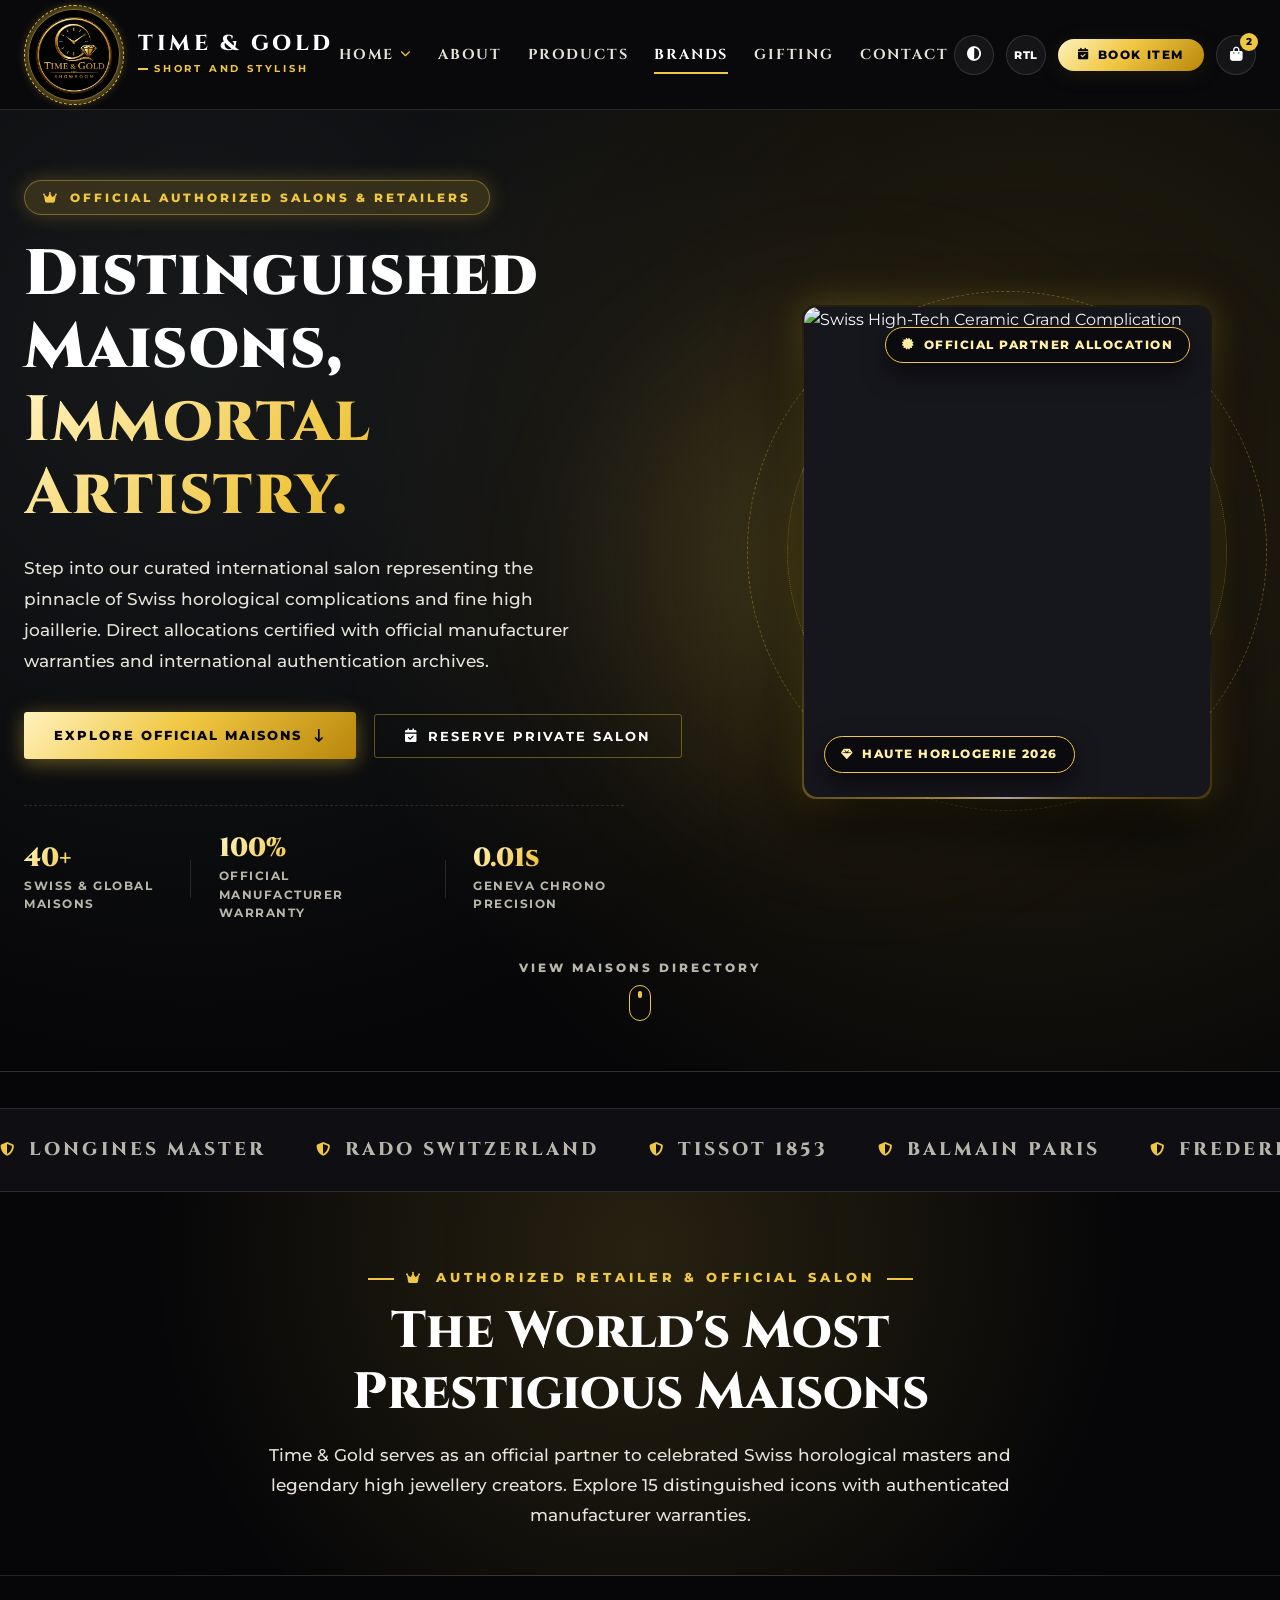
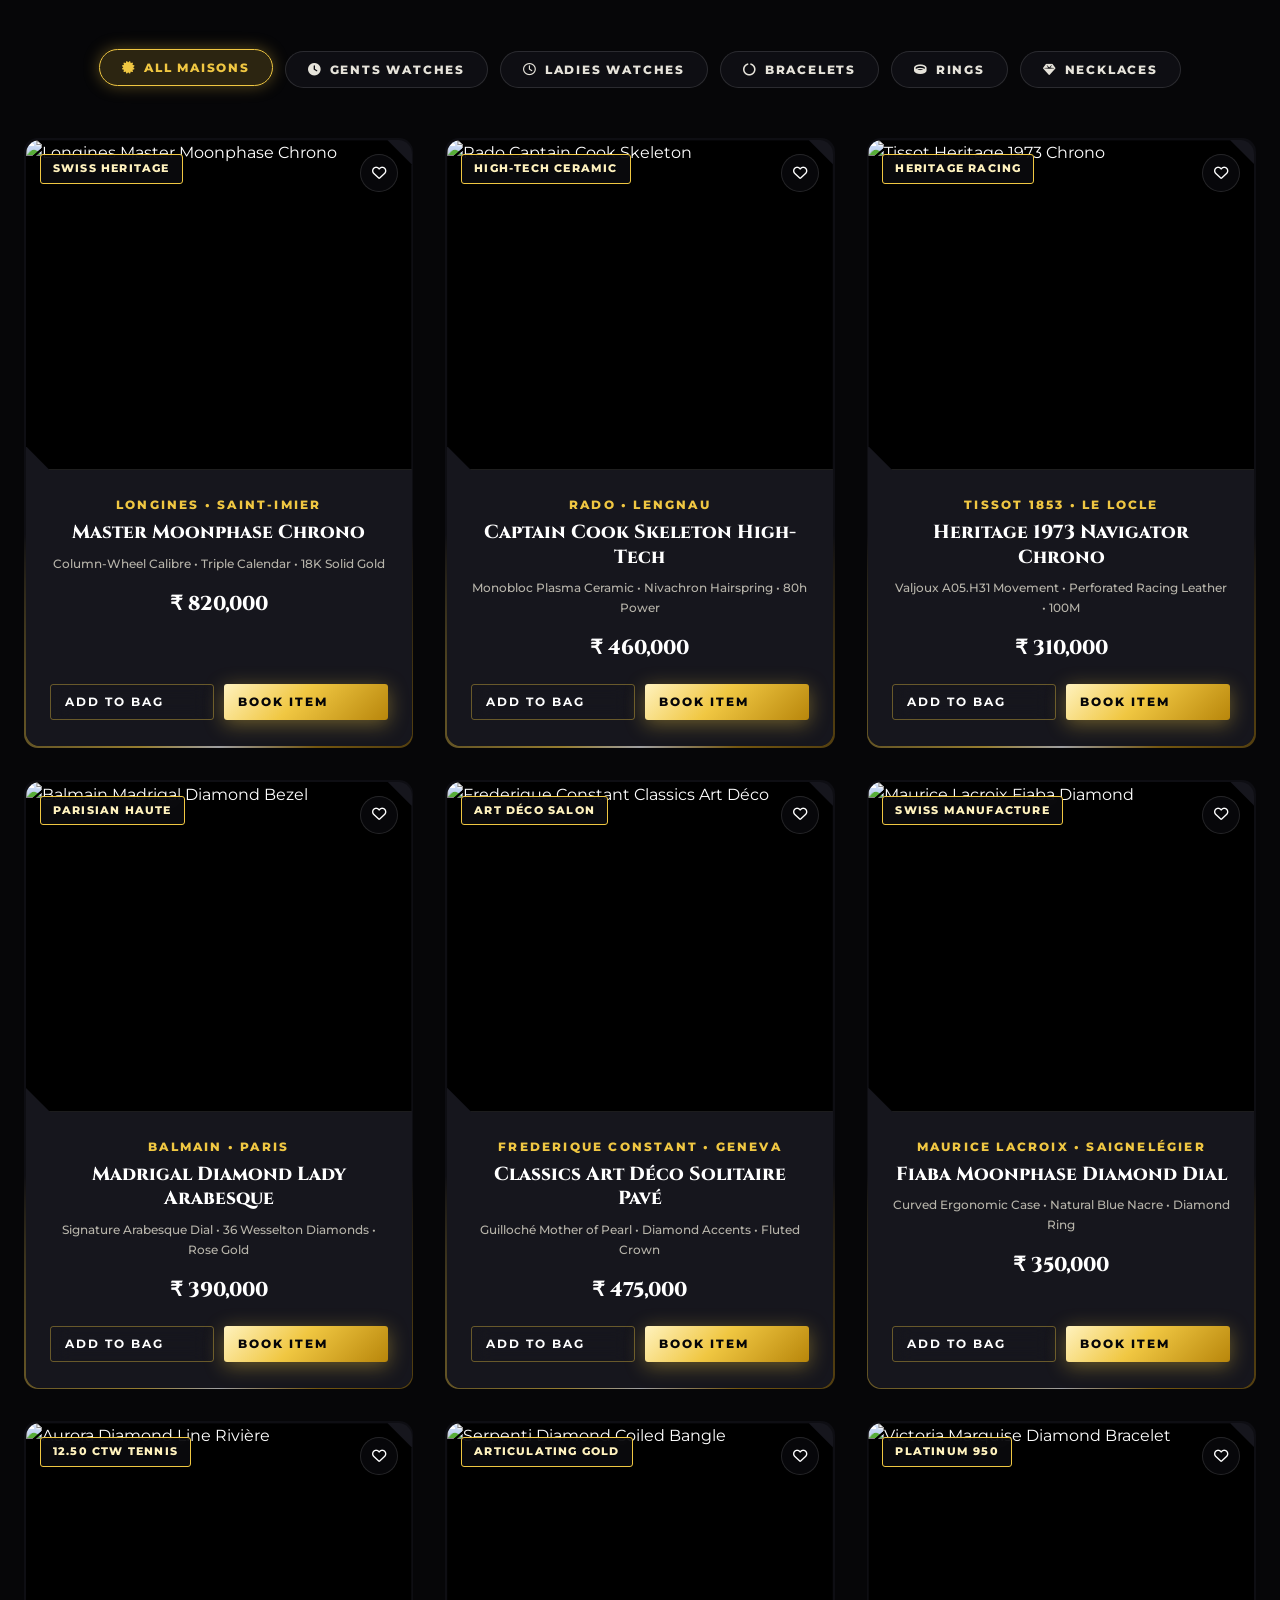
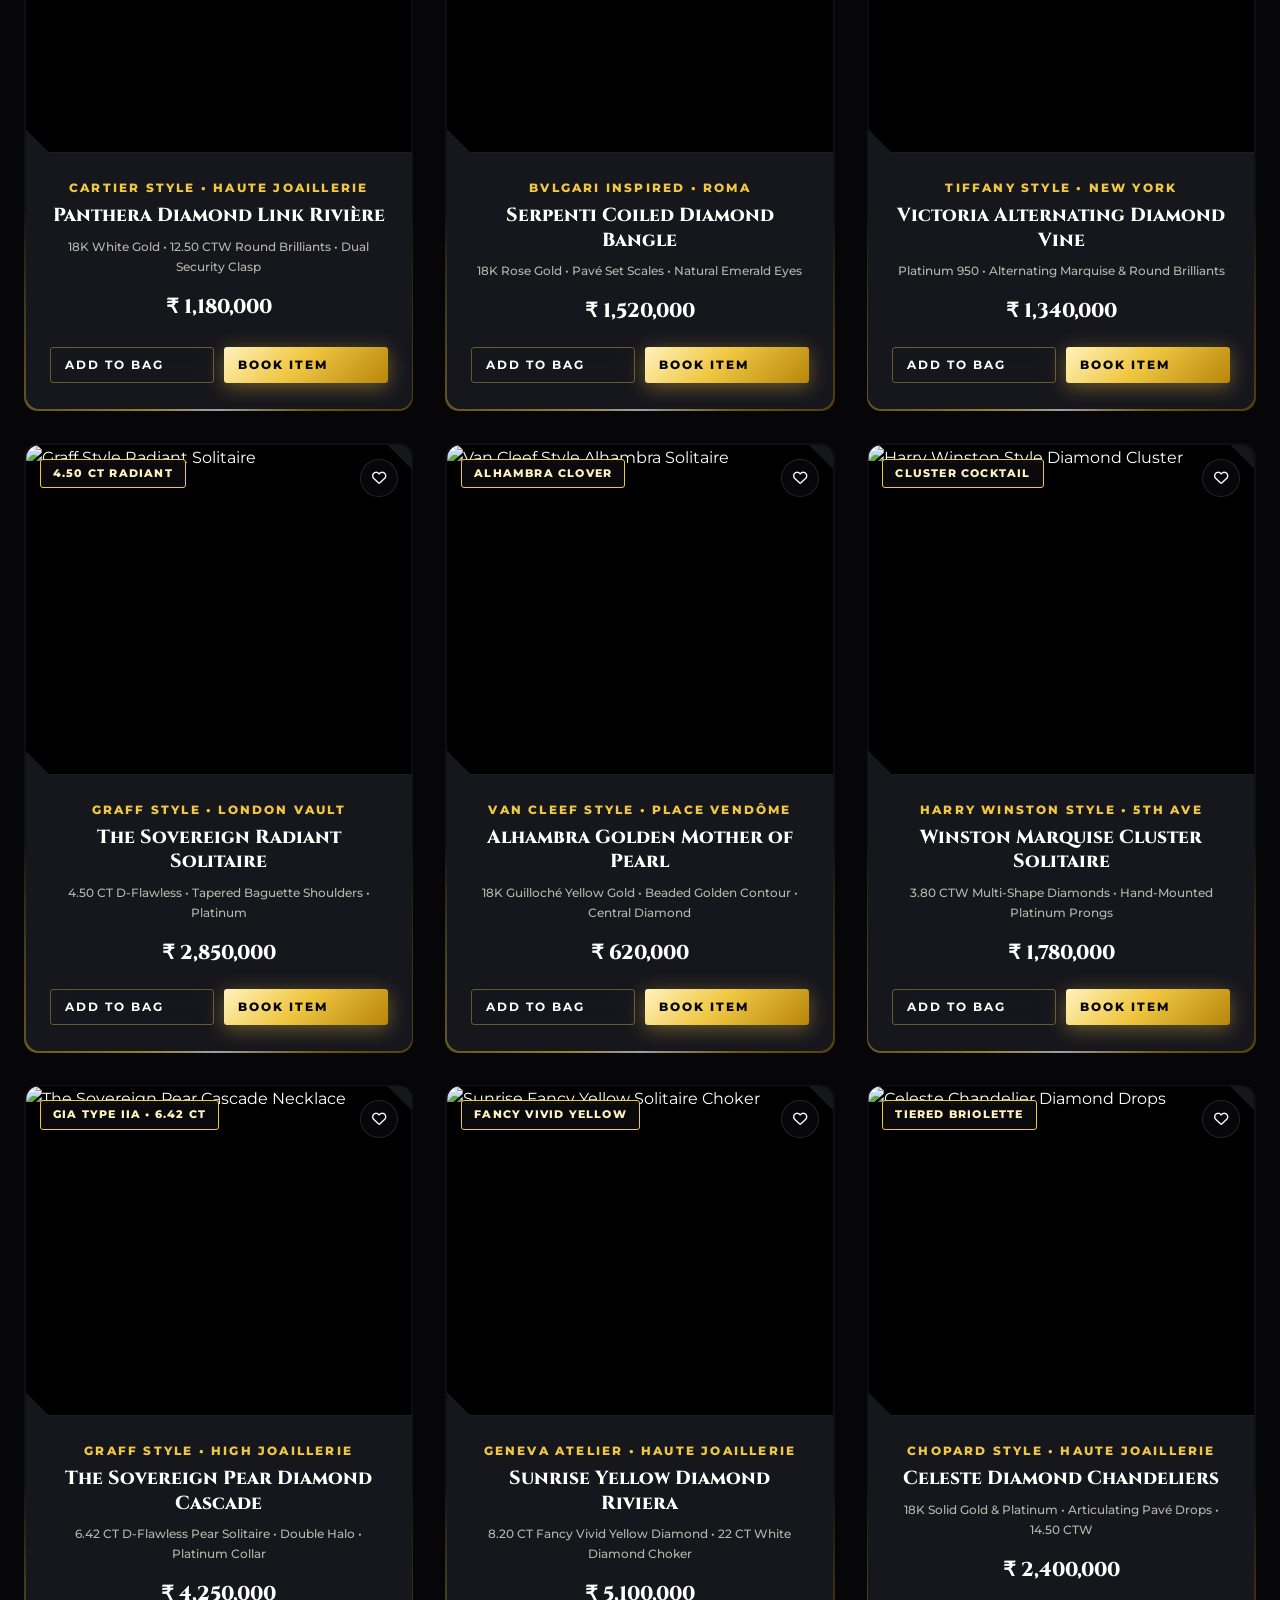
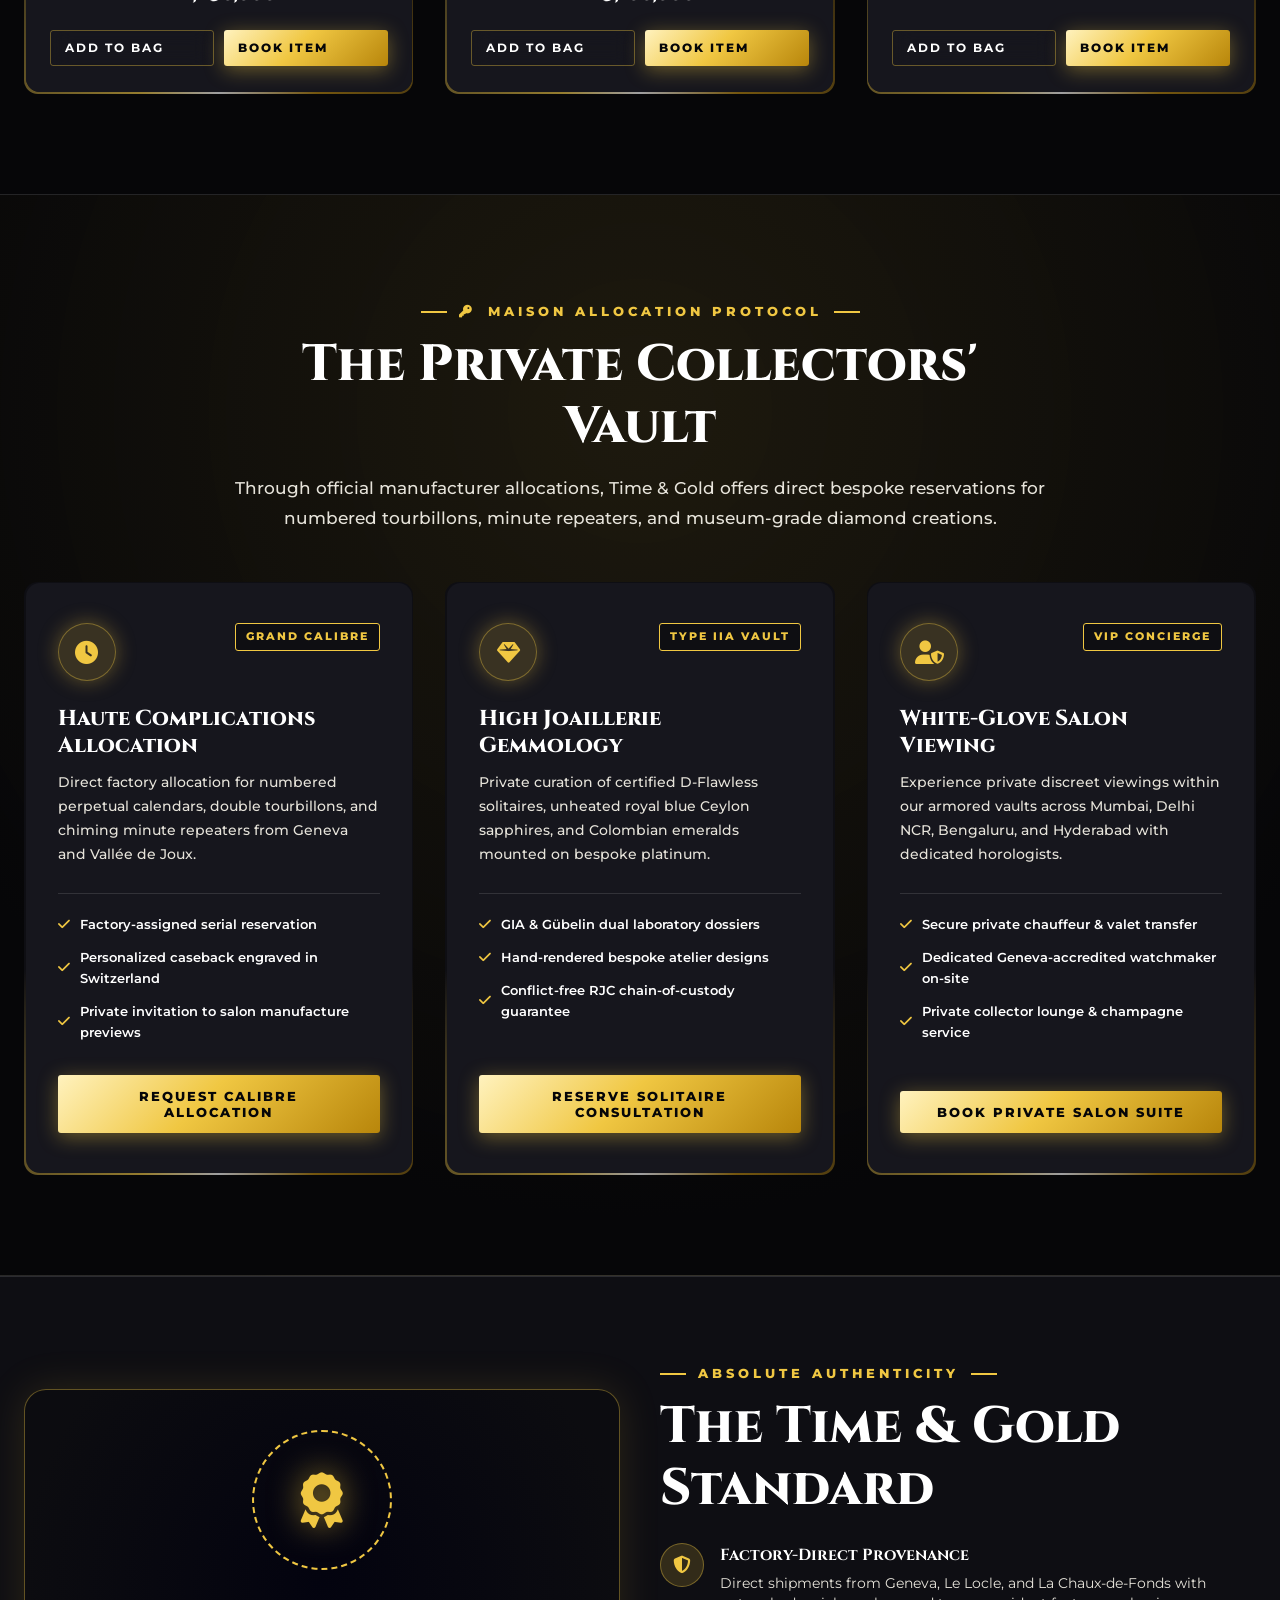
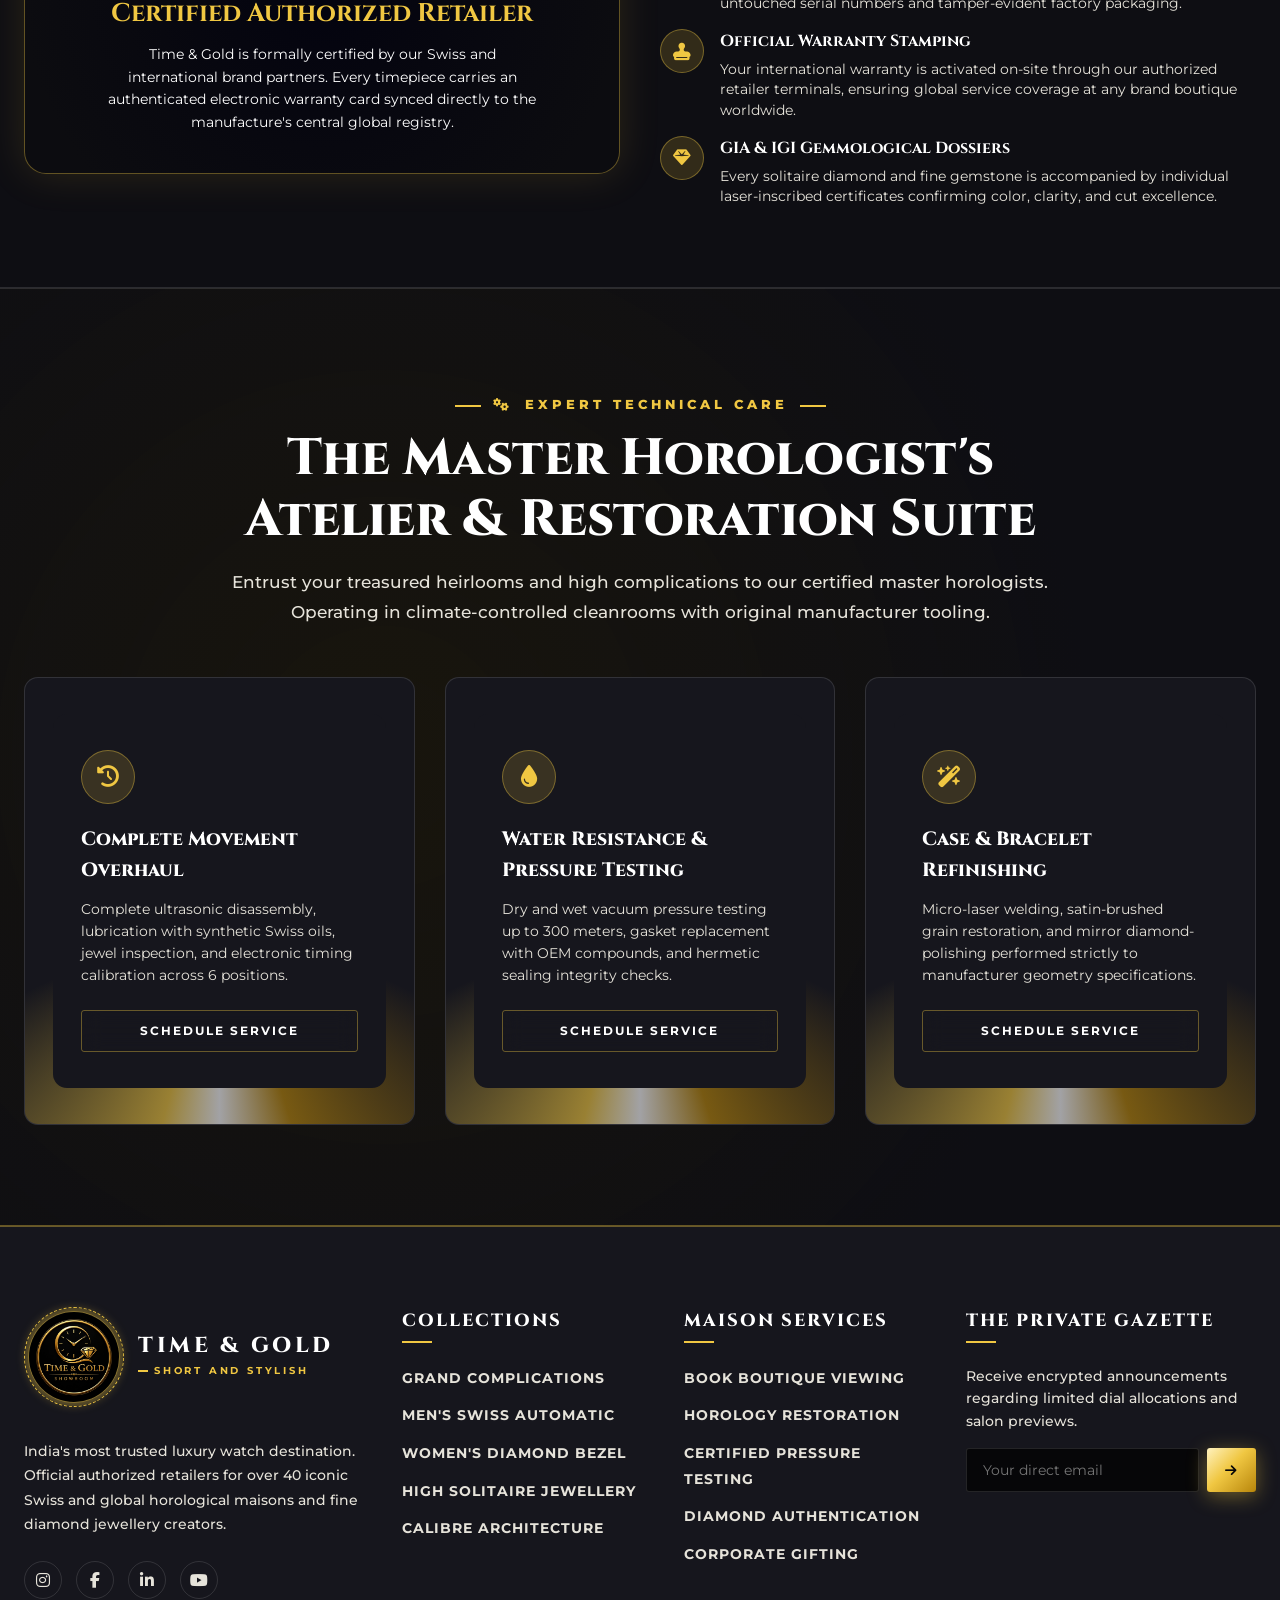
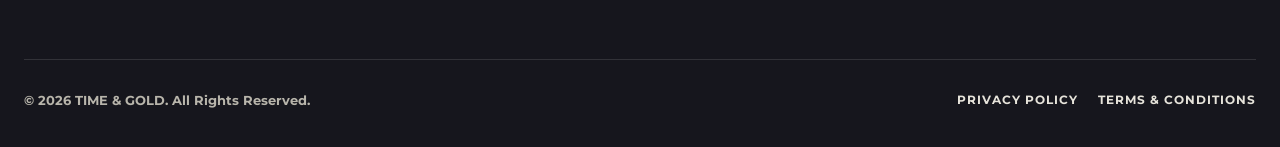
==== commit ec9a8d47: "Add files via upload" ====
--- a/aboutus.html
+++ b/aboutus.html
@@ -3,7 +3,7 @@
 <head>
   <meta charset="UTF-8" />
   <meta name="viewport" content="width=device-width, initial-scale=1.0" />
-  <title>About Our Heritage &amp; Artisans | Time &amp; Gold</title>
+  <title>Authorized Luxury Brands &amp; Maisons | Time &amp; Gold</title>
 
   <!-- Google Fonts -->
   <link rel="preconnect" href="https://fonts.googleapis.com" />
@@ -13,7 +13,7 @@
   <!-- Font Awesome Icons -->
   <link rel="stylesheet" href="https://cdnjs.cloudflare.com/ajax/libs/font-awesome/6.5.1/css/all.min.css" />
 
- <link rel="stylesheet" href="aboutus.css">
+  <link rel="stylesheet" href="brands.css">
 </head>
 <body>
 
@@ -44,7 +44,7 @@
   <header class="site-header" id="siteHeader">
     <div class="container header-inner">
 
-      <!-- Header Brand Logo with Image and SVG Fallback -->
+      <!-- Header Brand Logo with Image and Vector Fallback -->
       <a href="index.html" class="brand-logo" aria-label="Time & Gold Home">
         <div class="brand-logo-frame">
           <div class="brand-dial-ring"></div>
@@ -64,7 +64,7 @@
         </div>
       </a>
 
-      <!-- Same Navigation Links (About Set to Active) -->
+      <!-- Navigation Menu -->
       <nav>
         <ul class="nav-menu" id="navMenu">
           <li class="nav-item has-dropdown" id="homeNavItem">
@@ -80,7 +80,6 @@
                   <i class="fa-solid fa-home"></i>
                   <div class="dropdown-vault-info">
                     <span class="dropdown-vault-title">Home-1</span>
-                    
                   </div>
                 </a>
               </li>
@@ -89,20 +88,20 @@
                   <i class="fa-solid fa-home"></i>
                   <div class="dropdown-vault-info">
                     <span class="dropdown-vault-title">Home-2</span>
-                    
                   </div>
                 </a>
               </li>
             </ul>
           </li>
+
           <li class="nav-item">
-            <a href="/aboutus.html" class="nav-link active">About</a>
+            <a href="/aboutus.html" class="nav-link">About</a>
           </li>
           <li class="nav-item">
             <a href="/products.html" class="nav-link">Products</a>
           </li>
           <li class="nav-item">
-            <a href="/brands.html" class="nav-link">Brands</a>
+            <a href="/brands.html" class="nav-link active">Brands</a>
           </li>
           <li class="nav-item">
             <a href="/gifting.html" class="nav-link">Gifting</a>
@@ -146,305 +145,825 @@
     </div>
   </header>
 
-  <!-- About Hero Section -->
-  <section class="about-hero">
-    <div class="container about-hero-grid">
-      <div>
-        <div class="about-hero-badge">
+  <!-- SECTION 1: MAJESTIC BRANDS SHOWCASE HERO -->
+  <section class="flagship-hero-section" id="brandsHeroMaster">
+    <div class="hero-backdrop-glow"></div>
+    <div class="container flagship-hero-container">
+
+      <!-- Left Editorial Column -->
+      <div class="hero-text-col">
+        <div class="hero-pill-badge animate-hero-fade">
           <i class="fa-solid fa-crown"></i>
-          <span>The Sovereign Maison of Horology</span>
-        </div>
-        <h1 class="about-hero-title">
-          Guarding The Sacred <br />
-          <span class="gold-gradient-text">Art of Mechanical Time</span>
+          <span>Official Authorized Salons &amp; Retailers</span>
+        </div>
+
+        <h1 class="hero-flagship-title animate-hero-fade delay-1">
+          Distinguished Maisons, <br />
+          <span class="gold-gradient-text">Immortal Artistry.</span>
         </h1>
-        <p class="about-hero-desc">
-          Founded upon an uncompromised quest for horological transcendence, Time &amp; Gold unites the storied traditions of Geneva master watchmakers with the exquisite heritage of Indian high jewelry. We do not simply trade in timepieces; we preserve centuries of human brilliance.
+
+        <p class="hero-flagship-desc animate-hero-fade delay-2">
+          Step into our curated international salon representing the pinnacle of Swiss horological complications and fine high joaillerie. Direct allocations certified with official manufacturer warranties and international authentication archives.
         </p>
 
-        <div class="about-stat-strip">
-          <div>
-            <div class="stat-number">1926</div>
-            <div class="stat-label">Foundational Heritage</div>
-          </div>
-          <div>
-            <div class="stat-number">40+</div>
-            <div class="stat-label">Swiss Grand Maisons</div>
-          </div>
-          <div>
-            <div class="stat-number">100%</div>
-            <div class="stat-label">Geneva &amp; GIA Certified</div>
-          </div>
-        </div>
-      </div>
-
-      <div class="about-stage-visual">
-        <div class="about-stage-halo"></div>
-        <div class="border-glow-wrapper about-hero-card">
-          <div class="border-glow-inner media-sheen">
-            <img 
-              class="img-cinematic-zoom"
-              src="https://tse2.mm.bing.net/th/id/OIP.Mh25GlL3V1-V_vW5_e2ENAHaE8?r=0&rs=1&pid=ImgDetMain&o=7&rm=3" 
-              alt="Artisan inspecting movement" 
-            />
-            <div class="about-card-badge">
-              <div style="font-family: var(--font-display); font-size: 0.95rem; font-weight: 800; color: var(--text-primary);">
-                The Geneva Calibre Laboratory
-              </div>
-              <div style="font-size: 0.75rem; color: var(--gold-primary); font-weight: 700; margin-top: 4px;">
-                Hand-Finished Bridges &amp; Tourbillon Cages
-              </div>
-            </div>
-          </div>
-        </div>
+        <div class="hero-btn-row animate-hero-fade delay-3">
+          <a href="#brandsDirectory" class="btn-gold">
+            <span>Explore Official Maisons</span>
+            <i class="fa-solid fa-arrow-down-long"></i>
+          </a>
+          <button class="btn-outline quick-book-trigger" data-item="VIP Maison Allocation & Salon Suite Appointment">
+            <i class="fa-solid fa-calendar-check"></i>
+            <span>Reserve Private Salon</span>
+          </button>
+        </div>
+
+        <div class="hero-metrics-strip animate-hero-fade delay-4">
+          <div class="hero-metric-cell">
+            <span class="hero-metric-num gold-gradient-text">40+</span>
+            <span class="hero-metric-label">Swiss &amp; Global Maisons</span>
+          </div>
+          <div class="hero-metric-sep"></div>
+          <div class="hero-metric-cell">
+            <span class="hero-metric-num gold-gradient-text">100%</span>
+            <span class="hero-metric-label">Official Manufacturer Warranty</span>
+          </div>
+          <div class="hero-metric-sep"></div>
+          <div class="hero-metric-cell">
+            <span class="hero-metric-num gold-gradient-text">0.01s</span>
+            <span class="hero-metric-label">Geneva Chrono Precision</span>
+          </div>
+        </div>
+      </div>
+
+      <!-- Right Interactive Visual Column with 1 High-Resolution Photo -->
+      <div class="hero-photo-wrapper animate-hero-fade delay-2">
+        <div class="hero-orbit-dial outer"></div>
+        <div class="hero-orbit-dial inner"></div>
+
+        <div class="hero-showcase-card border-glow-wrapper" id="heroInteractivePhotoCard">
+          <div class="border-glow-inner hero-card-inner">
+            <div class="hero-photo-frame media-sheen">
+              <span class="hero-photo-badge top-right">
+                <i class="fa-solid fa-certificate"></i> Official Partner Allocation
+              </span>
+              <img 
+                src="https://i.pinimg.com/736x/a6/47/b1/a647b197b6aeee86f859f3448114ab14.jpg" 
+                alt="Swiss High-Tech Ceramic Grand Complication" 
+                class="hero-main-photo"
+              />
+              <span class="hero-photo-badge bottom-left">
+                <i class="fa-solid fa-gem"></i> Haute Horlogerie 2026
+              </span>
+            </div>
+          </div>
+        </div>
+      </div>
+
+    </div>
+
+    <!-- Smooth Scrolling Indicator Cue -->
+    <a href="#brandsDirectory" class="hero-scroll-prompt" aria-label="Scroll to Official Maisons Directory">
+      <span class="scroll-cue-title">View Maisons Directory</span>
+      <div class="mouse-outline">
+        <div class="mouse-dot"></div>
+      </div>
+    </a>
+  </section>
+
+  <!-- Animated Marquee of Official Maisons -->
+  <div class="brands-marquee-bar">
+    <div class="marquee-track">
+      <div class="marquee-item"><i class="fa-solid fa-shield-halved"></i> LONGINES MASTER</div>
+      <div class="marquee-item"><i class="fa-solid fa-shield-halved"></i> RADO SWITZERLAND</div>
+      <div class="marquee-item"><i class="fa-solid fa-shield-halved"></i> TISSOT 1853</div>
+      <div class="marquee-item"><i class="fa-solid fa-shield-halved"></i> BALMAIN PARIS</div>
+      <div class="marquee-item"><i class="fa-solid fa-shield-halved"></i> FREDERIQUE CONSTANT</div>
+      <div class="marquee-item"><i class="fa-solid fa-shield-halved"></i> MAURICE LACROIX</div>
+      <div class="marquee-item"><i class="fa-solid fa-shield-halved"></i> CARTIER VAULT</div>
+      <div class="marquee-item"><i class="fa-solid fa-shield-halved"></i> BVLGARI ROMA</div>
+      <div class="marquee-item"><i class="fa-solid fa-shield-halved"></i> TIFFANY &amp; CO.</div>
+      <div class="marquee-item"><i class="fa-solid fa-shield-halved"></i> GRAFF DIAMONDS</div>
+      <div class="marquee-item"><i class="fa-solid fa-shield-halved"></i> VAN CLEEF &amp; ARPELS</div>
+      <div class="marquee-item"><i class="fa-solid fa-shield-halved"></i> CHOPARD GENÈVE</div>
+    </div>
+  </div>
+
+  <!-- SECTION 2: BRANDS DIRECTORY & CATALOG -->
+  <section class="brands-hero" id="brandsDirectory">
+    <div class="container">
+      <div class="section-header" style="margin-bottom: 0;">
+        <span class="section-subtitle"><i class="fa-solid fa-crown"></i> Authorized Retailer &amp; Official Salon</span>
+        <h2 class="section-title">The World's Most Prestigious Maisons</h2>
+        <p style="color: var(--text-secondary); font-size: 1.05rem; font-weight: 500; line-height: 1.8;">
+          Time &amp; Gold serves as an official partner to celebrated Swiss horological masters and legendary high jewellery creators. Explore 15 distinguished icons with authenticated manufacturer warranties.
+        </p>
       </div>
     </div>
   </section>
 
-  <!-- EXTRA SECTION 1: THE EPOCHS OF HOROLOGY (INTERACTIVE TIMELINE) -->
-  <section class="timeline-section">
+  <!-- 15 Products Catalog Grid with Filter Cluster Moved Directly Below Header -->
+  <section class="brands-catalog-section">
+    <div class="container">
+
+      <!-- Category Filter Tabs (Relocated below section header) -->
+      <div class="brand-filter-cluster">
+        <button class="brand-filter-btn active" data-filter="all"><i class="fa-solid fa-certificate"></i> All Maisons</button>
+        <button class="brand-filter-btn" data-filter="gents-watches"><i class="fa-solid fa-clock"></i> Gents Watches</button>
+        <button class="brand-filter-btn" data-filter="ladies-watches"><i class="fa-regular fa-clock"></i> Ladies Watches</button>
+        <button class="brand-filter-btn" data-filter="bracelets"><i class="fa-solid fa-circle-notch"></i> Bracelets</button>
+        <button class="brand-filter-btn" data-filter="rings"><i class="fa-solid fa-ring"></i> Rings</button>
+        <button class="brand-filter-btn" data-filter="necklaces"><i class="fa-solid fa-gem"></i> Necklaces</button>
+      </div>
+
+      <div class="brands-grid" id="brandsGrid">
+
+        <!-- ==================== 3 GENTS WATCHES ==================== -->
+        <!-- Gents Watch 1 -->
+        <div class="border-glow-wrapper product-card" data-category="gents-watches">
+          <div class="border-glow-inner">
+            <div class="clipped-media-frame media-sheen">
+              <span class="product-badge-flag">Swiss Heritage</span>
+              <button class="wishlist-heart-btn" aria-label="Save to Wishlist"><i class="fa-regular fa-heart"></i></button>
+              <img 
+                class="img-cinematic-zoom"
+                src="https://th.bing.com/th/id/OIP.1wX9FmpT2MbQ_zGzNrPpoQHaGR?r=0&o=7rm=3&rs=1&pid=ImgDetMain&o=7&rm=3" 
+                alt="Longines Master Moonphase Chrono" 
+              />
+            </div>
+            <div class="product-details">
+              <div>
+                <div class="brand-origin">Longines • Saint-Imier</div>
+                <h3 class="product-name">Master Moonphase Chrono</h3>
+                <p class="product-specs-summary">Column-Wheel Calibre • Triple Calendar • 18K Solid Gold</p>
+                <div class="product-pricing">₹ 820,000</div>
+              </div>
+              <div class="product-actions-bar">
+                <button class="btn-outline add-to-bag-btn" data-id="201" data-title="Longines Master Moonphase Chrono" data-price="820000" data-img="https://th.bing.com/th/id/OIP.1wX9FmpT2MbQ_zGzNrPpoQHaGR?r=0&o=7rm=3&rs=1&pid=ImgDetMain&o=7&rm=3" style="padding: 10px 14px; font-size: 0.72rem;">
+                  Add To Bag
+                </button>
+                <button class="btn-gold quick-book-trigger" data-item="Longines Master Moonphase Chrono (₹ 820,000)" style="padding: 10px 14px; font-size: 0.72rem;">
+                  Book Item
+                </button>
+              </div>
+            </div>
+          </div>
+        </div>
+
+        <!-- Gents Watch 2 -->
+        <div class="border-glow-wrapper product-card" data-category="gents-watches">
+          <div class="border-glow-inner">
+            <div class="clipped-media-frame media-sheen">
+              <span class="product-badge-flag">High-Tech Ceramic</span>
+              <button class="wishlist-heart-btn" aria-label="Save to Wishlist"><i class="fa-regular fa-heart"></i></button>
+              <img 
+                class="img-cinematic-zoom"
+                src="https://revolutionwatch.com/wp-content/uploads/2023/04/01-Rado-Captain-Cook-Skeleton-scaled-1.jpg" 
+                alt="Rado Captain Cook Skeleton" 
+              />
+            </div>
+            <div class="product-details">
+              <div>
+                <div class="brand-origin">Rado • Lengnau</div>
+                <h3 class="product-name">Captain Cook Skeleton High-Tech</h3>
+                <p class="product-specs-summary">Monobloc Plasma Ceramic • Nivachron Hairspring • 80h Power</p>
+                <div class="product-pricing">₹ 460,000</div>
+              </div>
+              <div class="product-actions-bar">
+                <button class="btn-outline add-to-bag-btn" data-id="202" data-title="Rado Captain Cook Skeleton High-Tech" data-price="460000" data-img="https://revolutionwatch.com/wp-content/uploads/2023/04/01-Rado-Captain-Cook-Skeleton-scaled-1.jpg" style="padding: 10px 14px; font-size: 0.72rem;">
+                  Add To Bag
+                </button>
+                <button class="btn-gold quick-book-trigger" data-item="Rado Captain Cook Skeleton High-Tech (₹ 460,000)" style="padding: 10px 14px; font-size: 0.72rem;">
+                  Book Item
+                </button>
+              </div>
+            </div>
+          </div>
+        </div>
+
+        <!-- Gents Watch 3 -->
+        <div class="border-glow-wrapper product-card" data-category="gents-watches">
+          <div class="border-glow-inner">
+            <div class="clipped-media-frame media-sheen">
+              <span class="product-badge-flag">Heritage Racing</span>
+              <button class="wishlist-heart-btn" aria-label="Save to Wishlist"><i class="fa-regular fa-heart"></i></button>
+              <img 
+                class="img-cinematic-zoom"
+                src="https://www.automotivpress.fr/wp-content/uploads/2021/02/Tissot-Heritage-1973-Chronographe-2019-2-990x660.jpg" 
+                alt="Tissot Heritage 1973 Chrono" 
+              />
+            </div>
+            <div class="product-details">
+              <div>
+                <div class="brand-origin">Tissot 1853 • Le Locle</div>
+                <h3 class="product-name">Heritage 1973 Navigator Chrono</h3>
+                <p class="product-specs-summary">Valjoux A05.H31 Movement • Perforated Racing Leather • 100M</p>
+                <div class="product-pricing">₹ 310,000</div>
+              </div>
+              <div class="product-actions-bar">
+                <button class="btn-outline add-to-bag-btn" data-id="203" data-title="Tissot Heritage 1973 Navigator Chrono" data-price="310000" data-img="https://www.automotivpress.fr/wp-content/uploads/2021/02/Tissot-Heritage-1973-Chronographe-2019-2-990x660.jpg" style="padding: 10px 14px; font-size: 0.72rem;">
+                  Add To Bag
+                </button>
+                <button class="btn-gold quick-book-trigger" data-item="Tissot Heritage 1973 Navigator Chrono (₹ 310,000)" style="padding: 10px 14px; font-size: 0.72rem;">
+                  Book Item
+                </button>
+              </div>
+            </div>
+          </div>
+        </div>
+
+        <!-- ==================== 3 LADIES WATCHES ==================== -->
+        <!-- Ladies Watch 1 -->
+        <div class="border-glow-wrapper product-card" data-category="ladies-watches">
+          <div class="border-glow-inner">
+            <div class="clipped-media-frame media-sheen">
+              <span class="product-badge-flag">Parisian Haute</span>
+              <button class="wishlist-heart-btn" aria-label="Save to Wishlist"><i class="fa-regular fa-heart"></i></button>
+              <img 
+                class="img-cinematic-zoom"
+                src="https://www.wadesilva.com/eshop/wp-content/uploads/2022/01/Balmain-Watch-Swiss-Made-B4899.33.86_1.jpg" 
+                alt="Balmain Madrigal Diamond Bezel" 
+              />
+            </div>
+            <div class="product-details">
+              <div>
+                <div class="brand-origin">Balmain • Paris</div>
+                <h3 class="product-name">Madrigal Diamond Lady Arabesque</h3>
+                <p class="product-specs-summary">Signature Arabesque Dial • 36 Wesselton Diamonds • Rose Gold</p>
+                <div class="product-pricing">₹ 390,000</div>
+              </div>
+              <div class="product-actions-bar">
+                <button class="btn-outline add-to-bag-btn" data-id="204" data-title="Balmain Madrigal Diamond Lady Arabesque" data-price="390000" data-img="https://www.wadesilva.com/eshop/wp-content/uploads/2022/01/Balmain-Watch-Swiss-Made-B4899.33.86_1.jpg" style="padding: 10px 14px; font-size: 0.72rem;">
+                  Add To Bag
+                </button>
+                <button class="btn-gold quick-book-trigger" data-item="Balmain Madrigal Diamond Lady Arabesque (₹ 390,000)" style="padding: 10px 14px; font-size: 0.72rem;">
+                  Book Item
+                </button>
+              </div>
+            </div>
+          </div>
+        </div>
+
+        <!-- Ladies Watch 2 -->
+        <div class="border-glow-wrapper product-card" data-category="ladies-watches">
+          <div class="border-glow-inner">
+            <div class="clipped-media-frame media-sheen">
+              <span class="product-badge-flag">Art Déco Salon</span>
+              <button class="wishlist-heart-btn" aria-label="Save to Wishlist"><i class="fa-regular fa-heart"></i></button>
+              <img 
+                class="img-cinematic-zoom"
+                src="https://tse3.mm.bing.net/th/id/OIP.sa2u50JblCcdPlRHzn3OugHaHa?r=0&rs=1&pid=ImgDetMain&o=7&rm=3" 
+                alt="Frederique Constant Classics Art Déco" 
+              />
+            </div>
+            <div class="product-details">
+              <div>
+                <div class="brand-origin">Frederique Constant • Geneva</div>
+                <h3 class="product-name">Classics Art Déco Solitaire Pavé</h3>
+                <p class="product-specs-summary">Guilloché Mother of Pearl • Diamond Accents • Fluted Crown</p>
+                <div class="product-pricing">₹ 475,000</div>
+              </div>
+              <div class="product-actions-bar">
+                <button class="btn-outline add-to-bag-btn" data-id="205" data-title="Frederique Constant Classics Art Déco Solitaire Pavé" data-price="475000" data-img="https://tse3.mm.bing.net/th/id/OIP.sa2u50JblCcdPlRHzn3OugHaHa?r=0&rs=1&pid=ImgDetMain&o=7&rm=3" style="padding: 10px 14px; font-size: 0.72rem;">
+                  Add To Bag
+                </button>
+                <button class="btn-gold quick-book-trigger" data-item="Frederique Constant Classics Art Déco Solitaire Pavé (₹ 475,000)" style="padding: 10px 14px; font-size: 0.72rem;">
+                  Book Item
+                </button>
+              </div>
+            </div>
+          </div>
+        </div>
+
+        <!-- Ladies Watch 3 -->
+        <div class="border-glow-wrapper product-card" data-category="ladies-watches">
+          <div class="border-glow-inner">
+            <div class="clipped-media-frame media-sheen">
+              <span class="product-badge-flag">Swiss Manufacture</span>
+              <button class="wishlist-heart-btn" aria-label="Save to Wishlist"><i class="fa-regular fa-heart"></i></button>
+              <img 
+                class="img-cinematic-zoom"
+                src="https://assets.catawiki.com/image/cw_ldp_l/plain/assets/catawiki/assets/2022/9/27/b/5/8/b5862737-394a-4ba9-84c0-5ad8436035d1.jpg" 
+                alt="Maurice Lacroix Fiaba Diamond" 
+              />
+            </div>
+            <div class="product-details">
+              <div>
+                <div class="brand-origin">Maurice Lacroix • Saignelégier</div>
+                <h3 class="product-name">Fiaba Moonphase Diamond Dial</h3>
+                <p class="product-specs-summary">Curved Ergonomic Case • Natural Blue Nacre • Diamond Ring</p>
+                <div class="product-pricing">₹ 350,000</div>
+              </div>
+              <div class="product-actions-bar">
+                <button class="btn-outline add-to-bag-btn" data-id="206" data-title="Maurice Lacroix Fiaba Moonphase Diamond Dial" data-price="350000" data-img="https://assets.catawiki.com/image/cw_ldp_l/plain/assets/catawiki/assets/2022/9/27/b/5/8/b5862737-394a-4ba9-84c0-5ad8436035d1.jpg" style="padding: 10px 14px; font-size: 0.72rem;">
+                  Add To Bag
+                </button>
+                <button class="btn-gold quick-book-trigger" data-item="Maurice Lacroix Fiaba Moonphase Diamond Dial (₹ 350,000)" style="padding: 10px 14px; font-size: 0.72rem;">
+                  Book Item
+                </button>
+              </div>
+            </div>
+          </div>
+        </div>
+
+        <!-- ==================== 3 BRACELETS ==================== -->
+        <!-- Bracelet 1 -->
+        <div class="border-glow-wrapper product-card" data-category="bracelets">
+          <div class="border-glow-inner">
+            <div class="clipped-media-frame media-sheen">
+              <span class="product-badge-flag">12.50 CTW Tennis</span>
+              <button class="wishlist-heart-btn" aria-label="Save to Wishlist"><i class="fa-regular fa-heart"></i></button>
+              <img 
+                class="img-cinematic-zoom"
+                src="https://iansharp.com.au/cdn/shop/products/Illusion_Set_Diamond_Tennis_Bracelet_167994-YG18_1024x1024.jpg?v=1642937156" 
+                alt="Aurora Diamond Line Rivière" 
+              />
+            </div>
+            <div class="product-details">
+              <div>
+                <div class="brand-origin">Cartier Style • Haute Joaillerie</div>
+                <h3 class="product-name">Panthera Diamond Link Rivière</h3>
+                <p class="product-specs-summary">18K White Gold • 12.50 CTW Round Brilliants • Dual Security Clasp</p>
+                <div class="product-pricing">₹ 1,180,000</div>
+              </div>
+              <div class="product-actions-bar">
+                <button class="btn-outline add-to-bag-btn" data-id="207" data-title="Panthera Diamond Link Rivière" data-price="1180000" data-img="https://iansharp.com.au/cdn/shop/products/Illusion_Set_Diamond_Tennis_Bracelet_167994-YG18_1024x1024.jpg?v=1642937156" style="padding: 10px 14px; font-size: 0.72rem;">
+                  Add To Bag
+                </button>
+                <button class="btn-gold quick-book-trigger" data-item="Panthera Diamond Link Rivière (₹ 1,180,000)" style="padding: 10px 14px; font-size: 0.72rem;">
+                  Book Item
+                </button>
+              </div>
+            </div>
+          </div>
+        </div>
+
+        <!-- Bracelet 2 -->
+        <div class="border-glow-wrapper product-card" data-category="bracelets">
+          <div class="border-glow-inner">
+            <div class="clipped-media-frame media-sheen">
+              <span class="product-badge-flag">Articulating Gold</span>
+              <button class="wishlist-heart-btn" aria-label="Save to Wishlist"><i class="fa-regular fa-heart"></i></button>
+              <img 
+                class="img-cinematic-zoom"
+                src="https://a.1stdibscdn.com/bvlgari-serpenti-viper-diamond-18k-rose-gold-one-coil-bracelet-s-for-sale-picture-3/v_13101/1610637356447/luxury_women_bvlgari_used_fine_jewelry_p326215_006_master.jpg" 
+                alt="Serpenti Diamond Coiled Bangle" 
+              />
+            </div>
+            <div class="product-details">
+              <div>
+                <div class="brand-origin">Bvlgari Inspired • Roma</div>
+                <h3 class="product-name">Serpenti Coiled Diamond Bangle</h3>
+                <p class="product-specs-summary">18K Rose Gold • Pavé Set Scales • Natural Emerald Eyes</p>
+                <div class="product-pricing">₹ 1,520,000</div>
+              </div>
+              <div class="product-actions-bar">
+                <button class="btn-outline add-to-bag-btn" data-id="208" data-title="Serpenti Coiled Diamond Bangle" data-price="1520000" data-img="https://a.1stdibscdn.com/bvlgari-serpenti-viper-diamond-18k-rose-gold-one-coil-bracelet-s-for-sale-picture-3/v_13101/1610637356447/luxury_women_bvlgari_used_fine_jewelry_p326215_006_master.jpg" style="padding: 10px 14px; font-size: 0.72rem;">
+                  Add To Bag
+                </button>
+                <button class="btn-gold quick-book-trigger" data-item="Serpenti Coiled Diamond Bangle (₹ 1,520,000)" style="padding: 10px 14px; font-size: 0.72rem;">
+                  Book Item
+                </button>
+              </div>
+            </div>
+          </div>
+        </div>
+
+        <!-- Bracelet 3 -->
+        <div class="border-glow-wrapper product-card" data-category="bracelets">
+          <div class="border-glow-inner">
+            <div class="clipped-media-frame media-sheen">
+              <span class="product-badge-flag">Platinum 950</span>
+              <button class="wishlist-heart-btn" aria-label="Save to Wishlist"><i class="fa-regular fa-heart"></i></button>
+              <img 
+                class="img-cinematic-zoom"
+                src="https://tse3.mm.bing.net/th/id/OIP.AkftjhK5nLlCEdCg8NoUgQHaHa?r=0&rs=1&pid=ImgDetMain&o=7&rm=3" 
+                alt="Victoria Marquise Diamond Bracelet" 
+              />
+            </div>
+            <div class="product-details">
+              <div>
+                <div class="brand-origin">Tiffany Style • New York</div>
+                <h3 class="product-name">Victoria Alternating Diamond Vine</h3>
+                <p class="product-specs-summary">Platinum 950 • Alternating Marquise &amp; Round Brilliants</p>
+                <div class="product-pricing">₹ 1,340,000</div>
+              </div>
+              <div class="product-actions-bar">
+                <button class="btn-outline add-to-bag-btn" data-id="209" data-title="Victoria Alternating Diamond Vine" data-price="1340000" data-img="https://tse3.mm.bing.net/th/id/OIP.AkftjhK5nLlCEdCg8NoUgQHaHa?r=0&rs=1&pid=ImgDetMain&o=7&rm=3" style="padding: 10px 14px; font-size: 0.72rem;">
+                  Add To Bag
+                </button>
+                <button class="btn-gold quick-book-trigger" data-item="Victoria Alternating Diamond Vine (₹ 1,340,000)" style="padding: 10px 14px; font-size: 0.72rem;">
+                  Book Item
+                </button>
+              </div>
+            </div>
+          </div>
+        </div>
+
+        <!-- ==================== 3 RINGS ==================== -->
+        <!-- Ring 1 -->
+        <div class="border-glow-wrapper product-card" data-category="rings">
+          <div class="border-glow-inner">
+            <div class="clipped-media-frame media-sheen">
+              <span class="product-badge-flag">4.50 CT Radiant</span>
+              <button class="wishlist-heart-btn" aria-label="Save to Wishlist"><i class="fa-regular fa-heart"></i></button>
+              <img 
+                class="img-cinematic-zoom"
+                src="https://www.markbroumand.com/cdn/shop/products/6443-1D196719_202_049_18k_800x.jpg?v=1677024226" 
+                alt="Graff Style Radiant Solitaire" 
+              />
+            </div>
+            <div class="product-details">
+              <div>
+                <div class="brand-origin">Graff Style • London Vault</div>
+                <h3 class="product-name">The Sovereign Radiant Solitaire</h3>
+                <p class="product-specs-summary">4.50 CT D-Flawless • Tapered Baguette Shoulders • Platinum</p>
+                <div class="product-pricing">₹ 2,850,000</div>
+              </div>
+              <div class="product-actions-bar">
+                <button class="btn-outline add-to-bag-btn" data-id="210" data-title="The Sovereign Radiant Solitaire" data-price="2850000" data-img="https://www.markbroumand.com/cdn/shop/products/6443-1D196719_202_049_18k_800x.jpg?v=1677024226" style="padding: 10px 14px; font-size: 0.72rem;">
+                  Add To Bag
+                </button>
+                <button class="btn-gold quick-book-trigger" data-item="The Sovereign Radiant Solitaire (₹ 2,850,000)" style="padding: 10px 14px; font-size: 0.72rem;">
+                  Book Item
+                </button>
+              </div>
+            </div>
+          </div>
+        </div>
+
+        <!-- Ring 2 -->
+        <div class="border-glow-wrapper product-card" data-category="rings">
+          <div class="border-glow-inner">
+            <div class="clipped-media-frame media-sheen">
+              <span class="product-badge-flag">Alhambra Clover</span>
+              <button class="wishlist-heart-btn" aria-label="Save to Wishlist"><i class="fa-regular fa-heart"></i></button>
+              <img 
+                class="img-cinematic-zoom"
+                src="https://i.pinimg.com/originals/e7/9b/6c/e79b6c8130ab99e7556079e7bdec29e5.png" 
+                alt="Van Cleef Style Alhambra Solitaire" 
+              />
+            </div>
+            <div class="product-details">
+              <div>
+                <div class="brand-origin">Van Cleef Style • Place Vendôme</div>
+                <h3 class="product-name">Alhambra Golden Mother of Pearl</h3>
+                <p class="product-specs-summary">18K Guilloché Yellow Gold • Beaded Golden Contour • Central Diamond</p>
+                <div class="product-pricing">₹ 620,000</div>
+              </div>
+              <div class="product-actions-bar">
+                <button class="btn-outline add-to-bag-btn" data-id="211" data-title="Alhambra Golden Mother of Pearl" data-price="620000" data-img="https://i.pinimg.com/originals/e7/9b/6c/e79b6c8130ab99e7556079e7bdec29e5.png" style="padding: 10px 14px; font-size: 0.72rem;">
+                  Add To Bag
+                </button>
+                <button class="btn-gold quick-book-trigger" data-item="Alhambra Golden Mother of Pearl (₹ 620,000)" style="padding: 10px 14px; font-size: 0.72rem;">
+                  Book Item
+                </button>
+              </div>
+            </div>
+          </div>
+        </div>
+
+        <!-- Ring 3 -->
+        <div class="border-glow-wrapper product-card" data-category="rings">
+          <div class="border-glow-inner">
+            <div class="clipped-media-frame media-sheen">
+              <span class="product-badge-flag">Cluster Cocktail</span>
+              <button class="wishlist-heart-btn" aria-label="Save to Wishlist"><i class="fa-regular fa-heart"></i></button>
+              <img 
+                class="img-cinematic-zoom"
+                src="https://tse1.mm.bing.net/th/id/OIP.vKYHVHyOSBkmTls4xuzEEgHaHa?r=0&w=1500&h=1500&rs=1&pid=ImgDetMain&o=7&rm=3" 
+                alt="Harry Winston Style Diamond Cluster" 
+              />
+            </div>
+            <div class="product-details">
+              <div>
+                <div class="brand-origin">Harry Winston Style • 5th Ave</div>
+                <h3 class="product-name">Winston Marquise Cluster Solitaire</h3>
+                <p class="product-specs-summary">3.80 CTW Multi-Shape Diamonds • Hand-Mounted Platinum Prongs</p>
+                <div class="product-pricing">₹ 1,780,000</div>
+              </div>
+              <div class="product-actions-bar">
+                <button class="btn-outline add-to-bag-btn" data-id="212" data-title="Winston Marquise Cluster Solitaire" data-price="1780000" data-img="https://tse1.mm.bing.net/th/id/OIP.vKYHVHyOSBkmTls4xuzEEgHaHa?r=0&w=1500&h=1500&rs=1&pid=ImgDetMain&o=7&rm=3" style="padding: 10px 14px; font-size: 0.72rem;">
+                  Add To Bag
+                </button>
+                <button class="btn-gold quick-book-trigger" data-item="Winston Marquise Cluster Solitaire (₹ 1,780,000)" style="padding: 10px 14px; font-size: 0.72rem;">
+                  Book Item
+                </button>
+              </div>
+            </div>
+          </div>
+        </div>
+
+        <!-- ==================== 3 NECKLACES ==================== -->
+        <!-- Necklace 1 -->
+        <div class="border-glow-wrapper product-card" data-category="necklaces">
+          <div class="border-glow-inner">
+            <div class="clipped-media-frame media-sheen">
+              <span class="product-badge-flag">GIA Type IIa • 6.42 CT</span>
+              <button class="wishlist-heart-btn" aria-label="Save to Wishlist"><i class="fa-regular fa-heart"></i></button>
+              <img 
+                class="img-cinematic-zoom"
+                src="https://www.hirshlondon.com/media/catalog/product/cache/2d4529638fc78a261892c85f9c9ba3ba/p/u/pu4194.png" 
+                alt="The Sovereign Pear Cascade Necklace" 
+              />
+            </div>
+            <div class="product-details">
+              <div>
+                <div class="brand-origin">Graff Style • High Joaillerie</div>
+                <h3 class="product-name">The Sovereign Pear Diamond Cascade</h3>
+                <p class="product-specs-summary">6.42 CT D-Flawless Pear Solitaire • Double Halo • Platinum Collar</p>
+                <div class="product-pricing">₹ 4,250,000</div>
+              </div>
+              <div class="product-actions-bar">
+                <button class="btn-outline add-to-bag-btn" data-id="213" data-title="The Sovereign Pear Diamond Cascade" data-price="4250000" data-img="https://www.hirshlondon.com/media/catalog/product/cache/2d4529638fc78a261892c85f9c9ba3ba/p/u/pu4194.png" style="padding: 10px 14px; font-size: 0.72rem;">
+                  Add To Bag
+                </button>
+                <button class="btn-gold quick-book-trigger" data-item="The Sovereign Pear Diamond Cascade (₹ 4,250,000)" style="padding: 10px 14px; font-size: 0.72rem;">
+                  Book Item
+                </button>
+              </div>
+            </div>
+          </div>
+        </div>
+
+        <!-- Necklace 2 -->
+        <div class="border-glow-wrapper product-card" data-category="necklaces">
+          <div class="border-glow-inner">
+            <div class="clipped-media-frame media-sheen">
+              <span class="product-badge-flag">Fancy Vivid Yellow</span>
+              <button class="wishlist-heart-btn" aria-label="Save to Wishlist"><i class="fa-regular fa-heart"></i></button>
+              <img 
+                class="img-cinematic-zoom"
+                src="https://somethingaboutrocks.com/wp-content/uploads/2023/07/SUNRISE-Graff-Yellow-Diamond-Necklace-Close-Up-2.jpeg" 
+                alt="Sunrise Fancy Yellow Solitaire Choker" 
+              />
+            </div>
+            <div class="product-details">
+              <div>
+                <div class="brand-origin">Geneva Atelier • Haute Joaillerie</div>
+                <h3 class="product-name">Sunrise Yellow Diamond Riviera</h3>
+                <p class="product-specs-summary">8.20 CT Fancy Vivid Yellow Diamond • 22 CT White Diamond Choker</p>
+                <div class="product-pricing">₹ 5,100,000</div>
+              </div>
+              <div class="product-actions-bar">
+                <button class="btn-outline add-to-bag-btn" data-id="214" data-title="Sunrise Yellow Diamond Riviera" data-price="5100000" data-img="https://somethingaboutrocks.com/wp-content/uploads/2023/07/SUNRISE-Graff-Yellow-Diamond-Necklace-Close-Up-2.jpeg" style="padding: 10px 14px; font-size: 0.72rem;">
+                  Add To Bag
+                </button>
+                <button class="btn-gold quick-book-trigger" data-item="Sunrise Yellow Diamond Riviera (₹ 5,100,000)" style="padding: 10px 14px; font-size: 0.72rem;">
+                  Book Item
+                </button>
+              </div>
+            </div>
+          </div>
+        </div>
+
+        <!-- Necklace 3 -->
+        <div class="border-glow-wrapper product-card" data-category="necklaces">
+          <div class="border-glow-inner">
+            <div class="clipped-media-frame media-sheen">
+              <span class="product-badge-flag">Tiered Briolette</span>
+              <button class="wishlist-heart-btn" aria-label="Save to Wishlist"><i class="fa-regular fa-heart"></i></button>
+              <img 
+                class="img-cinematic-zoom"
+                src="https://images.dwell.com/photos/6063391372700811264/6374398849764290560/large.jpg" 
+                alt="Celeste Chandelier Diamond Drops" 
+              />
+            </div>
+            <div class="product-details">
+              <div>
+                <div class="brand-origin">Chopard Style • Haute Joaillerie</div>
+                <h3 class="product-name">Celeste Diamond Chandeliers</h3>
+                <p class="product-specs-summary">18K Solid Gold &amp; Platinum • Articulating Pavé Drops • 14.50 CTW</p>
+                <div class="product-pricing">₹ 2,400,000</div>
+              </div>
+              <div class="product-actions-bar">
+                <button class="btn-outline add-to-bag-btn" data-id="215" data-title="Celeste Diamond Chandeliers" data-price="2400000" data-img="https://images.dwell.com/photos/6063391372700811264/6374398849764290560/large.jpg" style="padding: 10px 14px; font-size: 0.72rem;">
+                  Add To Bag
+                </button>
+                <button class="btn-gold quick-book-trigger" data-item="Celeste Diamond Chandeliers (₹ 2,400,000)" style="padding: 10px 14px; font-size: 0.72rem;">
+                  Book Item
+                </button>
+              </div>
+            </div>
+          </div>
+        </div>
+
+      </div>
+    </div>
+  </section>
+
+  <!-- 3RD SECTION: THE PRIVATE COLLECTOR'S ALLOCATION VAULT -->
+  <section class="collector-allocation-section">
     <div class="container">
       <div class="section-header">
-        <span class="section-subtitle">A Century of Provenance</span>
-        <h2 class="section-title">The Epochs of Mastery</h2>
-        <p class="section-desc">
-          Trace the century-long lineage of Time &amp; Gold from our humble beginnings in Swiss atelier workshops to becoming India's pre-eminent salon for numbered complications.
+        <span class="section-subtitle"><i class="fa-solid fa-key"></i> Maison Allocation Protocol</span>
+        <h2 class="section-title">The Private Collectors' Vault</h2>
+        <p style="color: var(--text-secondary); font-size: 1.05rem; font-weight: 500; line-height: 1.8;">
+          Through official manufacturer allocations, Time &amp; Gold offers direct bespoke reservations for numbered tourbillons, minute repeaters, and museum-grade diamond creations.
         </p>
       </div>
 
-      <div class="timeline-container">
-        <!-- Epoch 1 -->
-        <div class="timeline-item">
-          <div class="timeline-node"></div>
-          <div class="timeline-card">
-            <div class="timeline-year">1926 — Geneva, Switzerland</div>
-            <h3 class="timeline-headline">The Genesis of the Calibre Escapement</h3>
-            <p class="timeline-text">
-              Master Horologist Émile Vaneau establishes our first restoration bench overlooking Lake Geneva, engineering custom hairsprings for royal pocket watches and marine chronometers.
-            </p>
-          </div>
-        </div>
-
-        <!-- Epoch 2 -->
-        <div class="timeline-item">
-          <div class="timeline-node"></div>
-          <div class="timeline-card">
-            <div class="timeline-year">1964 — Mumbai &amp; Hyderabad</div>
-            <h3 class="timeline-headline">The Royal Indian Commission</h3>
-            <p class="timeline-text">
-              Invited by the royal dynasties of the Deccan to curate bespoke high jewelry dials, setting rare Golconda diamonds and Ceylon unheated sapphires directly into Swiss automatic movements.
-            </p>
-          </div>
-        </div>
-
-        <!-- Epoch 3 -->
-        <div class="timeline-item">
-          <div class="timeline-node"></div>
-          <div class="timeline-card">
-            <div class="timeline-year">1998 — Vallée de Joux</div>
-            <h3 class="timeline-headline">Grand Complications Consortium</h3>
-            <p class="timeline-text">
-              Formalized official direct partnerships with over 40 prestigious Swiss maisons, securing exclusive allocations for perpetual calendars, minute repeaters, and gyroscopic tourbillons.
-            </p>
-          </div>
-        </div>
-
-        <!-- Epoch 4 -->
-        <div class="timeline-item">
-          <div class="timeline-node"></div>
-          <div class="timeline-card">
-            <div class="timeline-year">2026 — Pan-India Flagships</div>
-            <h3 class="timeline-headline">The Sanctuary of High Horology</h3>
-            <p class="timeline-text">
-              Over 65 luxury boutiques across Mumbai, Delhi, Bengaluru, and Hyderabad offering bespoke private collector vaults, certified pressure testing laboratories, and GIA Type IIa solitaire atelier viewing.
-            </p>
+      <div class="allocation-tier-grid">
+        <!-- Tier 1 -->
+        <div class="border-glow-wrapper allocation-card">
+          <div class="allocation-card-inner">
+            <div>
+              <div class="allocation-icon-header">
+                <div class="allocation-badge-icon">
+                  <i class="fa-solid fa-clock"></i>
+                </div>
+                <span class="allocation-tier-tag">Grand Calibre</span>
+              </div>
+              <h3 class="allocation-title">Haute Complications Allocation</h3>
+              <p class="allocation-desc">
+                Direct factory allocation for numbered perpetual calendars, double tourbillons, and chiming minute repeaters from Geneva and Vallée de Joux.
+              </p>
+              <ul class="allocation-perks-list">
+                <li class="allocation-perk-item"><i class="fa-solid fa-check"></i> Factory-assigned serial reservation</li>
+                <li class="allocation-perk-item"><i class="fa-solid fa-check"></i> Personalized caseback engraved in Switzerland</li>
+                <li class="allocation-perk-item"><i class="fa-solid fa-check"></i> Private invitation to salon manufacture previews</li>
+              </ul>
+            </div>
+            <button class="btn-gold quick-book-trigger" data-item="Haute Complications Allocation Protocol Consultation" style="width: 100%; justify-content: center;">
+              <span>Request Calibre Allocation</span>
+            </button>
+          </div>
+        </div>
+
+        <!-- Tier 2 -->
+        <div class="border-glow-wrapper allocation-card">
+          <div class="allocation-card-inner">
+            <div>
+              <div class="allocation-icon-header">
+                <div class="allocation-badge-icon">
+                  <i class="fa-solid fa-gem"></i>
+                </div>
+                <span class="allocation-tier-tag">Type IIa Vault</span>
+              </div>
+              <h3 class="allocation-title">High Joaillerie Gemmology</h3>
+              <p class="allocation-desc">
+                Private curation of certified D-Flawless solitaires, unheated royal blue Ceylon sapphires, and Colombian emeralds mounted on bespoke platinum.
+              </p>
+              <ul class="allocation-perks-list">
+                <li class="allocation-perk-item"><i class="fa-solid fa-check"></i> GIA &amp; Gübelin dual laboratory dossiers</li>
+                <li class="allocation-perk-item"><i class="fa-solid fa-check"></i> Hand-rendered bespoke atelier designs</li>
+                <li class="allocation-perk-item"><i class="fa-solid fa-check"></i> Conflict-free RJC chain-of-custody guarantee</li>
+              </ul>
+            </div>
+            <button class="btn-gold quick-book-trigger" data-item="High Joaillerie Bespoke Sourcing Appointment" style="width: 100%; justify-content: center;">
+              <span>Reserve Solitaire Consultation</span>
+            </button>
+          </div>
+        </div>
+
+        <!-- Tier 3 -->
+        <div class="border-glow-wrapper allocation-card">
+          <div class="allocation-card-inner">
+            <div>
+              <div class="allocation-icon-header">
+                <div class="allocation-badge-icon">
+                  <i class="fa-solid fa-user-shield"></i>
+                </div>
+                <span class="allocation-tier-tag">VIP Concierge</span>
+              </div>
+              <h3 class="allocation-title">White-Glove Salon Viewing</h3>
+              <p class="allocation-desc">
+                Experience private discreet viewings within our armored vaults across Mumbai, Delhi NCR, Bengaluru, and Hyderabad with dedicated horologists.
+              </p>
+              <ul class="allocation-perks-list">
+                <li class="allocation-perk-item"><i class="fa-solid fa-check"></i> Secure private chauffeur &amp; valet transfer</li>
+                <li class="allocation-perk-item"><i class="fa-solid fa-check"></i> Dedicated Geneva-accredited watchmaker on-site</li>
+                <li class="allocation-perk-item"><i class="fa-solid fa-check"></i> Private collector lounge &amp; champagne service</li>
+              </ul>
+            </div>
+            <button class="btn-gold quick-book-trigger" data-item="White-Glove Private Salon Suite Appointment" style="width: 100%; justify-content: center;">
+              <span>Book Private Salon Suite</span>
+            </button>
           </div>
         </div>
       </div>
     </div>
   </section>
 
-  <!-- EXTRA SECTION 2: GUILD OF ARTISANS ATELIER -->
-  <section class="artisans-section">
+  <!-- 4TH SECTION: OFFICIAL PARTNERSHIP ASSURANCE -->
+  <section class="partnership-assurance-section">
+    <div class="container partnership-grid">
+
+      <!-- Seal Visual Frame -->
+      <div class="partnership-visual-box">
+        <div class="partnership-seal-ring">
+          <i class="fa-solid fa-award"></i>
+        </div>
+        <h3 style="font-family: var(--font-display); font-size: 1.6rem; color: #f0c742; margin-bottom: 8px;">
+          Certified Authorized Retailer
+        </h3>
+        <p style="color: #ffffff; font-size: 0.88rem; max-width: 440px;">
+          Time &amp; Gold is formally certified by our Swiss and international brand partners. Every timepiece carries an authenticated electronic warranty card synced directly to the manufacture's central global registry.
+        </p>
+      </div>
+
+      <!-- Trust Pillars -->
+      <div>
+        <span class="section-subtitle">Absolute Authenticity</span>
+        <h2 class="section-title" style="text-align: left; margin-bottom: 24px;">The Time &amp; Gold Standard</h2>
+
+        <ul class="partnership-points-list">
+          <li class="partnership-point-item">
+            <div class="point-icon-frame"><i class="fa-solid fa-shield-halved"></i></div>
+            <div>
+              <h5>Factory-Direct Provenance</h5>
+              <p>Direct shipments from Geneva, Le Locle, and La Chaux-de-Fonds with untouched serial numbers and tamper-evident factory packaging.</p>
+            </div>
+          </li>
+          <li class="partnership-point-item">
+            <div class="point-icon-frame"><i class="fa-solid fa-stamp"></i></div>
+            <div>
+              <h5>Official Warranty Stamping</h5>
+              <p>Your international warranty is activated on-site through our authorized retailer terminals, ensuring global service coverage at any brand boutique worldwide.</p>
+            </div>
+          </li>
+          <li class="partnership-point-item">
+            <div class="point-icon-frame"><i class="fa-solid fa-gem"></i></div>
+            <div>
+              <h5>GIA &amp; IGI Gemmological Dossiers</h5>
+              <p>Every solitaire diamond and fine gemstone is accompanied by individual laser-inscribed certificates confirming color, clarity, and cut excellence.</p>
+            </div>
+          </li>
+        </ul>
+      </div>
+
+    </div>
+  </section>
+
+  <!-- MASTER HOROLOGISTS ATELIER & RESTORATION SUITE -->
+  <section class="atelier-restoration-section">
     <div class="container">
       <div class="section-header">
-        <span class="section-subtitle">Behind The Loupe</span>
-        <h2 class="section-title">The Master Craftsmen Guild</h2>
-        <p class="section-desc">
-          Every gemstone is hand-selected and every calibre pinion is individually chamfered. Meet the guardians of our relentless pursuit of mechanical and gemmological perfection.
+        <span class="section-subtitle"><i class="fa-solid fa-gears"></i> Expert Technical Care</span>
+        <h2 class="section-title">The Master Horologist's Atelier &amp; Restoration Suite</h2>
+        <p style="color: var(--text-secondary); font-size: 1.05rem; font-weight: 500; line-height: 1.8;">
+          Entrust your treasured heirlooms and high complications to our certified master horologists. Operating in climate-controlled cleanrooms with original manufacturer tooling.
         </p>
       </div>
 
-      <div class="artisans-grid">
-        <!-- Artisan 1 -->
-        <div class="border-glow-wrapper artisan-card">
-          <div class="border-glow-inner">
-            <div class="artisan-photo-frame media-sheen">
-              <span class="artisan-role-pill">Master Watchmaker</span>
-              <img 
-                class="img-cinematic-zoom"
-                src="https://static.vecteezy.com/system/resources/thumbnails/037/477/519/small_2x/ai-generated-handsome-man-model-wearing-blue-tuxedo-bokeh-style-background-with-generated-ai-photo.jpeg" 
-                alt="Henri Delacroix" 
-              />
-            </div>
-            <div class="artisan-info">
-              <div>
-                <h4 class="artisan-name">Henri Delacroix</h4>
-                <div class="artisan-specialty">35 Yrs • Geneva Seal Master</div>
-                <p class="artisan-bio">
-                  Accredited by the Geneva Horological Society; specializes in flying tourbillon cage balancing and hand-anglage bridge beveling.
-                </p>
-              </div>
-            </div>
-          </div>
-        </div>
-
-        <!-- Artisan 2 -->
-        <div class="border-glow-wrapper artisan-card">
-          <div class="border-glow-inner">
-            <div class="artisan-photo-frame media-sheen">
-              <span class="artisan-role-pill">Chief Gemmologist</span>
-              <img 
-                class="img-cinematic-zoom"
-                src="https://i.pinimg.com/736x/fe/0a/f4/fe0af45037efc7a894c4ef3d66716e11.jpg" 
-                alt="Aadhya Singhania" 
-              />
-            </div>
-            <div class="artisan-info">
-              <div>
-                <h4 class="artisan-name">Dr. Aadhya Singhania</h4>
-                <div class="artisan-specialty">GIA Fellow • Diamond Vault</div>
-                <p class="artisan-bio">
-                  Direct curator of our rare Type IIa D-Flawless solitaires, Colombian emeralds, and unheated royal blue Ceylon sapphires.
-                </p>
-              </div>
-            </div>
-          </div>
-        </div>
-
-        <!-- Artisan 3 -->
-        <div class="border-glow-wrapper artisan-card">
-          <div class="border-glow-inner">
-            <div class="artisan-photo-frame media-sheen">
-              <span class="artisan-role-pill">Master Guillocheur</span>
-              <img 
-                class="img-cinematic-zoom"
-                src="https://tse2.mm.bing.net/th/id/OIP.af_C6X7kru4BaW1QlQ8gGQHaJb?r=0&rs=1&pid=ImgDetMain&o=7&rm=3" 
-                alt="Laurent Mercier" 
-              />
-            </div>
-            <div class="artisan-info">
-              <div>
-                <h4 class="artisan-name">Laurent Mercier</h4>
-                <div class="artisan-specialty">Hand Rose-Engine Lathe</div>
-                <p class="artisan-bio">
-                  Carves bespoke Clous de Paris and wave dials utilizing restored 19th-century manual rose lathes with micron-level precision.
-                </p>
-              </div>
-            </div>
-          </div>
-        </div>
-
-        <!-- Artisan 4 -->
-        <div class="border-glow-wrapper artisan-card">
-          <div class="border-glow-inner">
-            <div class="artisan-photo-frame media-sheen">
-              <span class="artisan-role-pill">High Joaillerie Setter</span>
-              <img 
-                class="img-cinematic-zoom"
-                src="https://i.pinimg.com/originals/71/7d/60/717d60741b08da81fd905e2d57bd292b.jpg" 
-                alt="Kavita Somani" 
-              />
-            </div>
-            <div class="artisan-info">
-              <div>
-                <h4 class="artisan-name">Kavita Somani</h4>
-                <div class="artisan-specialty">Invisible &amp; Pavé Setting</div>
-                <p class="artisan-bio">
-                  Renowned for setting microscopic brilliant-cut pavé diamonds on curved platinum bezels without visible metal prongs.
-                </p>
-              </div>
-            </div>
+      <div class="atelier-grid">
+        <!-- Atelier Service 1 -->
+        <div class="border-glow-wrapper atelier-card">
+          <div class="border-glow-inner" style="padding: 36px 28px; background: var(--bg-surface-elevated); height: 100%; display: flex; flex-direction: column; justify-content: space-between;">
+            <div>
+              <div class="atelier-card-icon">
+                <i class="fa-solid fa-clock-rotate-left"></i>
+              </div>
+              <h3>Complete Movement Overhaul</h3>
+              <p>
+                Complete ultrasonic disassembly, lubrication with synthetic Swiss oils, jewel inspection, and electronic timing calibration across 6 positions.
+              </p>
+            </div>
+            <button class="btn-outline quick-book-trigger" data-item="Complete Movement Overhaul Consultation" style="width: 100%; justify-content: center; font-size: 0.72rem;">
+              <span>Schedule Service</span>
+            </button>
+          </div>
+        </div>
+
+        <!-- Atelier Service 2 -->
+        <div class="border-glow-wrapper atelier-card">
+          <div class="border-glow-inner" style="padding: 36px 28px; background: var(--bg-surface-elevated); height: 100%; display: flex; flex-direction: column; justify-content: space-between;">
+            <div>
+              <div class="atelier-card-icon">
+                <i class="fa-solid fa-droplet"></i>
+              </div>
+              <h3>Water Resistance &amp; Pressure Testing</h3>
+              <p>
+                Dry and wet vacuum pressure testing up to 300 meters, gasket replacement with OEM compounds, and hermetic sealing integrity checks.
+              </p>
+            </div>
+            <button class="btn-outline quick-book-trigger" data-item="Water Resistance & Pressure Testing Consultation" style="width: 100%; justify-content: center; font-size: 0.72rem;">
+              <span>Schedule Service</span>
+            </button>
+          </div>
+        </div>
+
+        <!-- Atelier Service 3 -->
+        <div class="border-glow-wrapper atelier-card">
+          <div class="border-glow-inner" style="padding: 36px 28px; background: var(--bg-surface-elevated); height: 100%; display: flex; flex-direction: column; justify-content: space-between;">
+            <div>
+              <div class="atelier-card-icon">
+                <i class="fa-solid fa-wand-magic-sparkles"></i>
+              </div>
+              <h3>Case &amp; Bracelet Refinishing</h3>
+              <p>
+                Micro-laser welding, satin-brushed grain restoration, and mirror diamond-polishing performed strictly to manufacturer geometry specifications.
+              </p>
+            </div>
+            <button class="btn-outline quick-book-trigger" data-item="Case & Bracelet Refinishing Consultation" style="width: 100%; justify-content: center; font-size: 0.72rem;">
+              <span>Schedule Service</span>
+            </button>
           </div>
         </div>
       </div>
     </div>
   </section>
 
-  <!-- EXTRA SECTION 3: THE SOVEREIGN OATH & CERTIFICATIONS -->
-  <section class="charter-section">
-    <div class="container">
-      <div class="section-header">
-        <span class="section-subtitle">Uncompromised Ethics &amp; Standards</span>
-        <h2 class="section-title">The Sovereign Charter</h2>
-        <p class="section-desc">
-          When you acquire a masterpiece from Time &amp; Gold, you receive the full weight of global verification, ethical sourcing, and lifelong technical guardianship.
-        </p>
-      </div>
-
-      <div class="charter-grid">
-        <div class="charter-box">
-          <div class="charter-icon-emblem"><i class="fa-solid fa-stamp"></i></div>
-          <h3 class="charter-title">Geneva Seal &amp; COSC Testing</h3>
-          <p class="charter-text">
-            Every movement undergoes five-position dynamic testing across 360 hours to assure daily variance under -2/+2 seconds, certified under strict Swiss chronometer protocols.
-          </p>
-        </div>
-
-        <div class="charter-box">
-          <div class="charter-icon-emblem"><i class="fa-solid fa-hand-holding-heart"></i></div>
-          <h3 class="charter-title">100% Conflict-Free Diamonds</h3>
-          <p class="charter-text">
-            Compliant with the Kimberley Process and the Responsible Jewellery Council (RJC). Every solitaire is tracked from ethical mine to our private platinum mounting atelier.
-          </p>
-        </div>
-
-        <div class="charter-box">
-          <div class="charter-icon-emblem"><i class="fa-solid fa-vault"></i></div>
-          <h3 class="charter-title">Lifelong Vault Archiving</h3>
-          <p class="charter-text">
-            Every client acquisition is assigned a permanent ledger number in our Geneva Archives, providing guaranteed authenticity, insurance appraisal updates, and lifetime service provenance.
-          </p>
-        </div>
-      </div>
-    </div>
-  </section>
-
-  <!-- Trust Assurance Strip -->
-  <section class="trust-assurance-strip">
-    <div class="container assurance-grid">
-      <div class="assurance-item">
-        <div class="assurance-icon"><i class="fa-solid fa-award"></i></div>
-        <div class="assurance-text">
-          <h5>100% Genuine</h5>
-          <p>Official Brand Authorization</p>
-        </div>
-      </div>
-      <div class="assurance-item">
-        <div class="assurance-icon"><i class="fa-solid fa-truck"></i></div>
-        <div class="assurance-text">
-          <h5>Insured Transit</h5>
-          <p>Complimentary Doorstep Delivery</p>
-        </div>
-      </div>
-      <div class="assurance-item">
-        <div class="assurance-icon"><i class="fa-solid fa-screwdriver-wrench"></i></div>
-        <div class="assurance-text">
-          <h5>Authorized Service</h5>
-          <p>Geneva-Trained Watchmakers</p>
-        </div>
-      </div>
-      <div class="assurance-item">
-        <div class="assurance-icon"><i class="fa-solid fa-lock"></i></div>
-        <div class="assurance-text">
-          <h5>Secure Payment</h5>
-          <p>Encrypted Global Checkouts</p>
-        </div>
-      </div>
-    </div>
-  </section>
-
-  <!-- Site Footer Matching Header Exactly -->
+  <!-- Site Footer -->
   <footer class="site-footer">
     <div class="container">
       <div class="footer-top-grid">
@@ -483,22 +1002,22 @@
         <div>
           <h4 class="footer-heading">Collections</h4>
           <ul class="footer-links">
-            <li><a href="index.html#products" class="footer-link">Grand Complications</a></li>
-            <li><a href="index.html#products" class="footer-link">Men's Swiss Automatic</a></li>
-            <li><a href="index.html#products" class="footer-link">Women's Diamond Bezel</a></li>
-            <li><a href="index.html#jewellery-salon" class="footer-link">High Solitaire Jewellery</a></li>
-            <li><a href="about.html" class="footer-link">Calibre Architecture</a></li>
+            <li><a href="products.html" class="footer-link">Grand Complications</a></li>
+            <li><a href="products.html" class="footer-link">Men's Swiss Automatic</a></li>
+            <li><a href="products.html" class="footer-link">Women's Diamond Bezel</a></li>
+            <li><a href="products.html" class="footer-link">High Solitaire Jewellery</a></li>
+            <li><a href="aboutus.html" class="footer-link">Calibre Architecture</a></li>
           </ul>
         </div>
 
         <div>
           <h4 class="footer-heading">Maison Services</h4>
           <ul class="footer-links">
-            <li><a href="index.html#contact" class="footer-link">Book Boutique Viewing</a></li>
-            <li><a href="about.html" class="footer-link">Horology Restoration</a></li>
-            <li><a href="index.html#contact" class="footer-link">Certified Pressure Testing</a></li>
-            <li><a href="index.html#jewellery-salon" class="footer-link">Diamond Authentication</a></li>
-            <li><a href="index.html#contact" class="footer-link">Corporate Gifting</a></li>
+            <li><a href="contact.html" class="footer-link">Book Boutique Viewing</a></li>
+            <li><a href="aboutus.html" class="footer-link">Horology Restoration</a></li>
+            <li><a href="contact.html" class="footer-link">Certified Pressure Testing</a></li>
+            <li><a href="products.html" class="footer-link">Diamond Authentication</a></li>
+            <li><a href="contact.html" class="footer-link">Corporate Gifting</a></li>
           </ul>
         </div>
 
@@ -538,24 +1057,24 @@
       </div>
 
       <div class="cart-drawer-items" id="cartDrawerItems">
-        <div class="cart-item-row">
+        <div class="cart-item-row" data-id="201">
           <div class="cart-item-img">
-            <img src="https://tse2.mm.bing.net/th/id/OIP.ZriLNjGAmTkD_s2fmomHDwHaHa?r=0&rs=1&pid=ImgDetMain&o=7&rm=3" alt="Tourbillon" />
+            <img src="https://th.bing.com/th/id/OIP.1wX9FmpT2MbQ_zGzNrPpoQHaGR?r=0&o=7rm=3&rs=1&pid=ImgDetMain&o=7&rm=3" alt="Longines Master" />
           </div>
           <div class="cart-item-info">
-            <h6>Monarch Celestial Tourbillon</h6>
-            <div class="cart-item-price">₹ 1,850,000</div>
+            <h6>Longines Master Moonphase</h6>
+            <div class="cart-item-price">₹ 820,000</div>
           </div>
           <button class="remove-cart-item-btn" style="color: var(--text-muted);"><i class="fa-solid fa-trash-can"></i></button>
         </div>
 
-        <div class="cart-item-row">
+        <div class="cart-item-row" data-id="207">
           <div class="cart-item-img">
-            <img src="https://tse3.mm.bing.net/th/id/OIP.LUAqx3h5__U-B2a4av3vqAHaHa?r=0&rs=1&pid=ImgDetMain&o=7&rm=3" alt="Diamond Ring" />
+            <img src="https://iansharp.com.au/cdn/shop/products/Illusion_Set_Diamond_Tennis_Bracelet_167994-YG18_1024x1024.jpg?v=1642937156" alt="Diamond Bracelet" />
           </div>
           <div class="cart-item-info">
-            <h6>Aurelia Cushion Pavé Ring</h6>
-            <div class="cart-item-price">₹ 840,000</div>
+            <h6>Panthera Diamond Rivière</h6>
+            <div class="cart-item-price">₹ 1,180,000</div>
           </div>
           <button class="remove-cart-item-btn" style="color: var(--text-muted);"><i class="fa-solid fa-trash-can"></i></button>
         </div>
@@ -564,7 +1083,7 @@
       <div class="cart-drawer-footer">
         <div class="cart-subtotal-row">
           <span>Total Investment</span>
-          <span class="gold-gradient-text" id="cartTotalVal">₹ 2,690,000</span>
+          <span class="gold-gradient-text" id="cartTotalVal">₹ 2,000,000</span>
         </div>
         <button class="btn-gold" style="width: 100%; justify-content: center;" onclick="alert('Redirecting to 256-bit Encrypted Luxury Checkout.');">
           <span>Proceed To VIP Checkout</span>
@@ -586,14 +1105,14 @@
           TIME &amp; GOLD
         </div>
         <div style="font-size: 0.84rem; color: var(--text-secondary); margin-top: 4px; font-weight: 700;">
-          Reserve Private Viewing &amp; Atelier Consultation
+          Reserve Private Maison Viewing &amp; Allocation
         </div>
       </div>
 
       <form id="bookingForm">
         <div class="form-group">
-          <label class="form-label" for="bookItemSelect">Consultation Focus</label>
-          <input type="text" id="bookItemSelect" class="form-input" value="Bespoke Horological & Solitaire Viewing" required />
+          <label class="form-label" for="bookItemSelect">Selected Creation / Maison Reference</label>
+          <input type="text" id="bookItemSelect" class="form-input" value="Longines Master Moonphase Chrono" required />
         </div>
 
         <div class="form-group">
@@ -635,8 +1154,8 @@
     </div>
   </div>
 
-  <!-- JAVASCRIPT LOGIC & ENGINE -->
-  <script src="aboutus.js">
+  <!-- JAVASCRIPT LOGIC & INTERACTION ENGINE -->
+  <script src="brands.js">
     
   </script>
 </body>
--- a/brands.css
+++ b/brands.css
@@ -0,0 +1,1934 @@
+:root {
+      --font-display: 'Cinzel', Georgia, serif;
+      --font-body: 'Montserrat', sans-serif;
+      --transition: all 0.4s cubic-bezier(0.16, 1, 0.3, 1);
+      --radius-xs: 3px;
+      --radius-sm: 6px;
+      --radius-md: 14px;
+      --radius-lg: 22px;
+      --radius-full: 9999px;
+
+      --gold-primary: #f0c742;
+      --gold-light: #fff0a6;
+      --gold-dark: #b8860b;
+      --gold-gradient: linear-gradient(135deg, #fff2be 0%, #f0c742 45%, #b8860b 100%);
+      --diamond-gradient: linear-gradient(135deg, #ffffff 0%, #d4f4ff 35%, #f0c742 70%, #ffffff 100%);
+      --gold-glow: 0 0 25px rgba(240, 199, 66, 0.45);
+      --diamond-glow: 0 0 30px rgba(212, 244, 255, 0.55);
+    }
+
+    /* Sovereign Dark Theme (Default) */
+    html[data-theme="dark"] {
+      --bg-body: #060608;
+      --bg-surface: #0e0e13;
+      --bg-surface-elevated: #16161d;
+      --bg-glass: rgba(10, 10, 14, 0.92);
+      --border-color: rgba(240, 199, 66, 0.38);
+      --border-color-subtle: rgba(255, 255, 255, 0.12);
+      --text-primary: #ffffff;
+      --text-secondary: #e6e3da;
+      --text-muted: #b8b5ab;
+      --shadow-ambient: 0 25px 50px rgba(0, 0, 0, 0.85);
+      --badge-bg: rgba(240, 199, 66, 0.16);
+      --card-highlight: rgba(255, 255, 255, 0.04);
+      --glow-light-beam: rgba(255, 240, 166, 0.95);
+      --halo-color: rgba(240, 199, 66, 0.2);
+    }
+
+    /* Ivory Silk Light Theme */
+    html[data-theme="light"] {
+      --bg-body: #f8f6f0;
+      --bg-surface: #ffffff;
+      --bg-surface-elevated: #f0ede1;
+      --bg-glass: rgba(255, 255, 255, 0.96);
+      --border-color: rgba(184, 134, 11, 0.55);
+      --border-color-subtle: rgba(0, 0, 0, 0.14);
+      --text-primary: #0a0907;
+      --text-secondary: #24221c;
+      --text-muted: #545044;
+      --shadow-ambient: 0 25px 50px rgba(0, 0, 0, 0.1);
+      --badge-bg: rgba(212, 175, 55, 0.22);
+      --card-highlight: rgba(184, 134, 11, 0.08);
+      --gold-primary: #b8860b;
+      --gold-light: #8a6200;
+      --gold-dark: #634500;
+      --gold-gradient: linear-gradient(135deg, #cf9b15 0%, #b8860b 45%, #6e4d02 100%);
+      --diamond-gradient: linear-gradient(135deg, #0284c7 0%, #b8860b 50%, #0369a1 100%);
+      --halo-color: rgba(184, 134, 11, 0.15);
+    }
+
+    /* RESET & BASE */
+    *, *::before, *::after {
+      box-sizing: border-box;
+      margin: 0;
+      padding: 0;
+    }
+
+    html {
+      scroll-behavior: smooth;
+    }
+
+    body {
+      background-color: var(--bg-body);
+      color: var(--text-primary);
+      font-family: var(--font-body);
+      line-height: 1.6;
+      overflow-x: hidden;
+      -webkit-font-smoothing: antialiased;
+      -moz-osx-font-smoothing: grayscale;
+      transition: background-color 0.4s ease, color 0.4s ease;
+    }
+
+    a {
+      text-decoration: none;
+      color: inherit;
+      transition: var(--transition);
+    }
+
+    img {
+      display: block;
+      width: 100%;
+      height: 100%;
+      object-fit: cover;
+    }
+
+    button {
+      cursor: pointer;
+      border: none;
+      outline: none;
+      background: none;
+      font-family: inherit;
+      transition: var(--transition);
+    }
+
+    .container {
+      max-width: 1360px;
+      margin-inline: auto;
+      padding-inline: 24px;
+    }
+
+    .gold-gradient-text {
+      background: var(--gold-gradient);
+      -webkit-background-clip: text;
+      -webkit-text-fill-color: transparent;
+      display: inline-block;
+      font-weight: 800;
+    }
+
+    .section-header {
+      text-align: center;
+      max-width: 820px;
+      margin-inline: auto;
+      margin-bottom: 48px;
+    }
+
+    .section-subtitle {
+      font-size: 0.8rem;
+      letter-spacing: 4px;
+      text-transform: uppercase;
+      color: var(--gold-primary);
+      margin-bottom: 12px;
+      font-weight: 800;
+      display: inline-flex;
+      align-items: center;
+      gap: 12px;
+    }
+
+    .section-subtitle::before, .section-subtitle::after {
+      content: '';
+      width: 26px;
+      height: 2px;
+      background: var(--gold-primary);
+    }
+
+    .section-title {
+      font-family: var(--font-display);
+      font-size: clamp(2.1rem, 4vw, 3.2rem);
+      margin-bottom: 16px;
+      line-height: 1.2;
+      font-weight: 800;
+      color: var(--text-primary);
+    }
+
+    /* BUTTONS */
+    .btn-gold {
+      background: var(--gold-gradient);
+      color: #060608;
+      padding: 13px 30px;
+      font-size: 0.82rem;
+      font-weight: 800;
+      letter-spacing: 2px;
+      text-transform: uppercase;
+      border-radius: var(--radius-xs);
+      display: inline-flex;
+      align-items: center;
+      gap: 12px;
+      box-shadow: 0 4px 20px rgba(240, 199, 66, 0.4);
+      position: relative;
+      overflow: hidden;
+      z-index: 1;
+    }
+
+    .btn-gold::before {
+      content: '';
+      position: absolute;
+      inset: 0;
+      background: #ffffff;
+      opacity: 0;
+      transition: var(--transition);
+      z-index: -1;
+    }
+
+    .btn-gold:hover::before {
+      opacity: 0.28;
+    }
+
+    .btn-gold:hover {
+      transform: translateY(-2px);
+      box-shadow: 0 8px 28px rgba(240, 199, 66, 0.65);
+    }
+
+    .btn-outline {
+      border: 1.5px solid var(--border-color);
+      color: var(--text-primary);
+      padding: 13px 30px;
+      font-size: 0.82rem;
+      font-weight: 700;
+      letter-spacing: 2px;
+      text-transform: uppercase;
+      border-radius: var(--radius-xs);
+      display: inline-flex;
+      align-items: center;
+      gap: 10px;
+      backdrop-filter: blur(10px);
+    }
+
+    .btn-outline:hover {
+      border-color: var(--gold-primary);
+      color: var(--gold-primary);
+      background: rgba(240, 199, 66, 0.12);
+      transform: translateY(-2px);
+    }
+
+    /* HEADER & BRAND LOGO */
+    .site-header {
+      position: sticky;
+      top: 0;
+      width: 100%;
+      z-index: 900;
+      background: var(--bg-glass);
+      backdrop-filter: blur(18px);
+      -webkit-backdrop-filter: blur(18px);
+      border-bottom: 1px solid var(--border-color-subtle);
+      transition: var(--transition);
+    }
+
+    .site-header.scrolled {
+      border-bottom-color: var(--border-color);
+      box-shadow: 0 10px 30px rgba(0, 0, 0, 0.5);
+    }
+
+    .header-inner {
+      display: flex;
+      align-items: center;
+      justify-content: space-between;
+      height: 109px;
+    }
+
+    .brand-logo {
+      display: inline-flex;
+      align-items: center;
+      gap: 14px;
+      text-decoration: none;
+      user-select: none;
+    }
+
+    .brand-logo-frame {
+      position: relative;
+      width: 100px;
+      height: 100px;
+      display: flex;
+      align-items: center;
+      justify-content: center;
+      flex-shrink: 0;
+    }
+
+    .brand-dial-ring {
+      position: absolute;
+      inset: 0;
+      border-radius: 50%;
+      border: 1.8px dashed var(--gold-primary);
+      animation: rotateDial 22s linear infinite;
+      opacity: 0.95;
+      pointer-events: none;
+      box-shadow: inset 0 0 10px rgba(240, 199, 66, 0.25);
+    }
+
+    .brand-dial-ring::after {
+      content: '';
+      position: absolute;
+      inset: 3px;
+      border-radius: 50%;
+      border: 1px solid rgba(240, 199, 66, 0.3);
+    }
+
+    .brand-logo:hover .brand-dial-ring {
+      animation-duration: 9s;
+      border-color: var(--gold-light);
+      box-shadow: 0 0 18px rgba(240, 199, 66, 0.65);
+    }
+
+    .brand-logo-img {
+      width: 90px;
+      height: 90px;
+      border-radius: 50%;
+      object-fit: contain;
+      filter: drop-shadow(0 0 6px rgba(240, 199, 66, 0.65));
+      transition: transform 0.4s cubic-bezier(0.16, 1, 0.3, 1), filter 0.4s ease;
+      position: relative;
+      z-index: 2;
+    }
+
+    .brand-logo:hover .brand-logo-img {
+      transform: scale(1.12);
+      filter: drop-shadow(0 0 15px rgba(240, 199, 66, 0.95));
+    }
+
+    .brand-text {
+      display: flex;
+      flex-direction: column;
+      justify-content: center;
+    }
+
+    .brand-name {
+      font-family: var(--font-display);
+      font-size: 1.35rem;
+      font-weight: 800;
+      letter-spacing: 3.5px;
+      line-height: 1.15;
+      text-transform: uppercase;
+      color: var(--text-primary);
+      transition: color 0.3s ease;
+    }
+
+    .brand-logo:hover .brand-name {
+      color: var(--gold-primary);
+    }
+
+    .brand-sub {
+      font-size: 0.64rem;
+      letter-spacing: 2.8px;
+      text-transform: uppercase;
+      color: var(--gold-primary);
+      font-weight: 700;
+      margin-top: 4px;
+      display: flex;
+      align-items: center;
+      gap: 6px;
+    }
+
+    .brand-sub::before {
+      content: '';
+      width: 10px;
+      height: 1.5px;
+      background: var(--gold-primary);
+    }
+
+    /* NAVIGATION BAR */
+    .nav-menu {
+      display: flex;
+      align-items: center;
+      list-style: none;
+      gap: 26px;
+    }
+
+    .nav-item {
+      position: relative;
+    }
+
+    .nav-link {
+      font-size: 0.90rem;
+      font-weight: 700;
+      text-transform: uppercase;
+      letter-spacing: 1.8px;
+      color: var(--text-secondary);
+      position: relative;
+      font-family: var(--font-display);
+      padding-block: 10px;
+      display: inline-flex;
+      align-items: center;
+      gap: 6px;
+    }
+
+    .nav-link::after {
+      content: '';
+      position: absolute;
+      bottom: 2px;
+      left: 0;
+      width: 0%;
+      height: 2px;
+      background: var(--gold-primary);
+      transition: var(--transition);
+    }
+
+    .nav-link:hover, .nav-link.active {
+      color: var(--text-primary);
+    }
+
+    .nav-link:hover::after, .nav-link.active::after {
+      width: 100%;
+    }
+
+    /* Home Dropdown Styling */
+    .nav-item.has-dropdown {
+      position: relative;
+    }
+
+    .nav-dropdown-chevron {
+      font-size: 0.65rem;
+      color: var(--gold-primary);
+      transition: transform 0.35s cubic-bezier(0.16, 1, 0.3, 1);
+    }
+
+    .nav-item.has-dropdown:hover .nav-dropdown-chevron,
+    .nav-item.has-dropdown.active-open .nav-dropdown-chevron {
+      transform: rotate(180deg);
+    }
+
+    .dropdown-vault-menu {
+      position: absolute;
+      top: calc(100% + 2px);
+      left: 0;
+      min-width: 320px;
+      background: var(--bg-surface-elevated);
+      backdrop-filter: blur(20px);
+      -webkit-backdrop-filter: blur(20px);
+      border: 1.5px solid var(--border-color);
+      border-radius: var(--radius-md);
+      box-shadow: 0 25px 60px rgba(0, 0, 0, 0.65), 0 0 25px rgba(212, 175, 55, 0.25);
+      padding: 10px;
+      list-style: none;
+      opacity: 0;
+      visibility: hidden;
+      transform: translateY(12px);
+      transition: opacity 0.35s cubic-bezier(0.16, 1, 0.3, 1), transform 0.35s cubic-bezier(0.16, 1, 0.3, 1), visibility 0.35s;
+      z-index: 950;
+      pointer-events: none;
+    }
+
+    .dropdown-vault-menu::before {
+      content: '';
+      position: absolute;
+      top: -1.5px;
+      left: 12%;
+      right: 12%;
+      height: 2px;
+      background: var(--gold-gradient);
+      box-shadow: 0 0 12px var(--gold-primary);
+    }
+
+    @media (min-width: 869px) {
+      .nav-item.has-dropdown:hover .dropdown-vault-menu,
+      .nav-item.has-dropdown:focus-within .dropdown-vault-menu {
+        opacity: 1;
+        visibility: visible;
+        transform: translateY(0);
+        pointer-events: auto;
+      }
+    }
+
+    .dropdown-vault-item {
+      display: block;
+    }
+
+    .dropdown-vault-link {
+      display: flex;
+      align-items: center;
+      gap: 14px;
+      padding: 10px 14px;
+      border-radius: var(--radius-xs);
+      color: var(--text-primary);
+      transition: var(--transition);
+      border: 1px solid transparent;
+    }
+
+    .dropdown-vault-link i {
+      font-size: 1.05rem;
+      color: var(--gold-primary);
+      width: 24px;
+      text-align: center;
+      transition: transform 0.3s ease, color 0.3s ease;
+      flex-shrink: 0;
+    }
+
+    .dropdown-vault-info {
+      display: flex;
+      flex-direction: column;
+    }
+
+    .dropdown-vault-title {
+      font-family: var(--font-display);
+      font-size: 0.84rem;
+      font-weight: 700;
+      letter-spacing: 0.8px;
+      color: var(--text-primary);
+      line-height: 1.25;
+      transition: color 0.3s ease;
+    }
+
+    .dropdown-vault-link:hover {
+      background: var(--badge-bg);
+      border-color: var(--border-color);
+      transform: translateX(4px);
+    }
+
+    .header-actions {
+      display: flex;
+      align-items: center;
+      gap: 12px;
+    }
+
+    .action-btn {
+      width: 40px;
+      height: 40px;
+      border-radius: 50%;
+      display: flex;
+      align-items: center;
+      justify-content: center;
+      border: 1px solid var(--border-color-subtle);
+      color: var(--text-primary);
+      font-size: 0.9rem;
+      background: rgba(255, 255, 255, 0.05);
+      position: relative;
+      transition: var(--transition);
+    }
+
+    .action-btn:hover {
+      border-color: var(--gold-primary);
+      color: var(--gold-primary);
+      transform: translateY(-2px);
+      box-shadow: 0 0 14px rgba(240, 199, 66, 0.4);
+    }
+
+    .rtl-circle-btn {
+      width: 40px;
+      height: 40px;
+      border-radius: 50%;
+      display: inline-flex;
+      align-items: center;
+      justify-content: center;
+      border: 1px solid var(--border-color-subtle);
+      font-size: 0.68rem;
+      font-weight: 800;
+      letter-spacing: 0.8px;
+      color: var(--text-primary);
+      background: rgba(255, 255, 255, 0.05);
+      transition: var(--transition);
+    }
+
+    .rtl-circle-btn:hover {
+      border-color: var(--gold-primary);
+      color: var(--gold-primary);
+      transform: translateY(-2px);
+      box-shadow: 0 0 14px rgba(240, 199, 66, 0.4);
+    }
+
+    .btn-book-header {
+      background: var(--gold-gradient);
+      color: #040405;
+      padding: 9px 20px;
+      font-size: 0.73rem;
+      font-weight: 800;
+      letter-spacing: 1.6px;
+      text-transform: uppercase;
+      border-radius: var(--radius-full);
+      display: inline-flex;
+      align-items: center;
+      gap: 8px;
+      box-shadow: 0 4px 18px rgba(63, 51, 14, 0.35);
+      transition: var(--transition);
+      white-space: nowrap;
+    }
+
+    .btn-book-header:hover {
+      transform: translateY(-2px);
+      box-shadow: 0 6px 22px rgba(240, 199, 66, 0.6);
+      filter: brightness(1.08);
+    }
+
+    .cart-count-badge {
+      position: absolute;
+      top: -3px;
+      right: -3px;
+      background: var(--gold-primary);
+      color: #0a0a0c;
+      font-size: 0.65rem;
+      font-weight: 800;
+      width: 18px;
+      height: 18px;
+      border-radius: 50%;
+      display: flex;
+      align-items: center;
+      justify-content: center;
+    }
+
+    .mobile-hamburger {
+      display: none;
+      font-size: 1.35rem;
+      color: var(--text-primary);
+      margin-left: 8px;
+    }
+    html[data-theme="light"] .btn-book-header {
+      color: #ffffff;
+    }
+
+    /* MAJESTIC BRANDS SHOWCASE HERO */
+    .flagship-hero-section {
+      position: relative;
+      min-height: calc(88vh - 109px);
+      display: flex;
+      flex-direction: column;
+      justify-content: center;
+      padding-block: 70px 50px;
+      overflow: hidden;
+      border-bottom: 1px solid var(--border-color-subtle);
+      background: radial-gradient(circle at 80% 40%, rgba(240, 199, 66, 0.15) 0%, transparent 60%),
+                  radial-gradient(circle at 15% 25%, rgba(212, 244, 255, 0.08) 0%, transparent 55%),
+                  var(--bg-body);
+    }
+
+    .hero-backdrop-glow {
+      position: absolute;
+      width: 650px;
+      height: 650px;
+      border-radius: 50%;
+      background: radial-gradient(circle, rgba(240, 199, 66, 0.2) 0%, transparent 70%);
+      top: 48%;
+      right: 7%;
+      transform: translateY(-50%);
+      filter: blur(55px);
+      pointer-events: none;
+      z-index: 0;
+      animation: pulseHeroGlow 7s ease-in-out infinite alternate;
+    }
+
+    .flagship-hero-container {
+      position: relative;
+      z-index: 2;
+      display: grid;
+      grid-template-columns: 1.15fr 0.85fr;
+      align-items: center;
+      gap: 60px;
+    }
+
+    .hero-text-col {
+      display: flex;
+      flex-direction: column;
+      align-items: flex-start;
+    }
+
+    .hero-pill-badge {
+      display: inline-flex;
+      align-items: center;
+      gap: 10px;
+      padding: 7px 18px;
+      border-radius: var(--radius-full);
+      background: var(--badge-bg);
+      border: 1.5px solid var(--border-color);
+      color: var(--gold-primary);
+      font-size: 0.76rem;
+      letter-spacing: 3px;
+      text-transform: uppercase;
+      font-weight: 800;
+      margin-bottom: 24px;
+      backdrop-filter: blur(10px);
+      box-shadow: 0 0 20px rgba(240, 199, 66, 0.25);
+    }
+
+    .hero-flagship-title {
+      font-family: var(--font-display);
+      font-size: clamp(2.5rem, 5vw, 4.2rem);
+      line-height: 1.14;
+      font-weight: 900;
+      letter-spacing: 1px;
+      margin-bottom: 22px;
+      color: var(--text-primary);
+    }
+
+    .hero-flagship-desc {
+      color: var(--text-secondary);
+      font-size: clamp(0.95rem, 1.3vw, 1.12rem);
+      line-height: 1.85;
+      max-width: 580px;
+      margin-bottom: 36px;
+      font-weight: 500;
+    }
+
+    .hero-btn-row {
+      display: flex;
+      align-items: center;
+      gap: 18px;
+      flex-wrap: wrap;
+      margin-bottom: 46px;
+    }
+
+    .hero-metrics-strip {
+      display: flex;
+      align-items: center;
+      gap: 28px;
+      padding-top: 28px;
+      border-top: 1px dashed var(--border-color-subtle);
+      width: 100%;
+      max-width: 600px;
+    }
+
+    .hero-metric-cell {
+      display: flex;
+      flex-direction: column;
+    }
+
+    .hero-metric-num {
+      font-family: var(--font-display);
+      font-size: 1.65rem;
+      font-weight: 900;
+      line-height: 1.1;
+    }
+
+    .hero-metric-label {
+      font-size: 0.72rem;
+      color: var(--text-muted);
+      text-transform: uppercase;
+      letter-spacing: 1.5px;
+      font-weight: 700;
+      margin-top: 4px;
+    }
+
+    .hero-metric-sep {
+      width: 1px;
+      height: 38px;
+      background: var(--border-color-subtle);
+    }
+
+    /* Hero Visual Column */
+    .hero-photo-wrapper {
+      position: relative;
+      display: flex;
+      align-items: center;
+      justify-content: center;
+    }
+
+    .hero-orbit-dial {
+      position: absolute;
+      border-radius: 50%;
+      border: 1.5px dashed var(--gold-primary);
+      pointer-events: none;
+      z-index: 1;
+    }
+
+    .hero-orbit-dial.outer {
+      width: 520px;
+      height: 520px;
+      opacity: 0.35;
+      animation: rotateDial 36s linear infinite;
+    }
+
+    .hero-orbit-dial.inner {
+      width: 440px;
+      height: 440px;
+      opacity: 0.55;
+      border-style: dotted;
+      animation: rotateDial 22s linear infinite reverse;
+      box-shadow: inset 0 0 30px rgba(240, 199, 66, 0.2);
+    }
+
+    .hero-showcase-card {
+      position: relative;
+      z-index: 3;
+      width: 100%;
+      max-width: 410px;
+      border-radius: var(--radius-lg);
+      box-shadow: 0 30px 70px rgba(0, 0, 0, 0.8), 0 0 35px rgba(240, 199, 66, 0.3);
+      animation: heroCardFloat 5s ease-in-out infinite;
+      transform-style: preserve-3d;
+      will-change: transform;
+    }
+
+    .hero-card-inner {
+      background: var(--bg-surface);
+      border-radius: inherit;
+      overflow: hidden;
+    }
+
+    .hero-photo-frame {
+      position: relative;
+      height: 490px;
+      overflow: hidden;
+    }
+
+    .hero-main-photo {
+      width: 100%;
+      height: 100%;
+      object-fit: cover;
+      transition: transform 0.8s cubic-bezier(0.16, 1, 0.3, 1), filter 0.6s ease;
+    }
+
+    .hero-showcase-card:hover .hero-main-photo {
+      transform: scale(1.08);
+      filter: contrast(1.08) brightness(1.06);
+    }
+
+    .hero-photo-badge {
+      position: absolute;
+      background: rgba(10, 10, 14, 0.88);
+      border: 1px solid var(--gold-primary);
+      color: var(--gold-light);
+      padding: 8px 16px;
+      border-radius: var(--radius-full);
+      font-size: 0.72rem;
+      font-weight: 800;
+      letter-spacing: 1.5px;
+      text-transform: uppercase;
+      backdrop-filter: blur(12px);
+      display: inline-flex;
+      align-items: center;
+      gap: 8px;
+      box-shadow: 0 10px 25px rgba(0, 0, 0, 0.6);
+      z-index: 5;
+    }
+
+    .hero-photo-badge.top-right {
+      top: 20px;
+      right: 20px;
+      animation: floatBadge 4s ease-in-out infinite alternate;
+    }
+
+    .hero-photo-badge.bottom-left {
+      bottom: 24px;
+      left: 20px;
+      animation: floatBadge 4s ease-in-out infinite alternate-reverse;
+    }
+
+    .hero-scroll-prompt {
+      align-self: center;
+      margin-top: 36px;
+      display: inline-flex;
+      flex-direction: column;
+      align-items: center;
+      gap: 8px;
+      color: var(--text-muted);
+      cursor: pointer;
+      transition: var(--transition);
+      z-index: 5;
+    }
+
+    .hero-scroll-prompt:hover {
+      color: var(--gold-primary);
+      transform: translateY(3px);
+    }
+
+    .scroll-cue-title {
+      font-size: 0.72rem;
+      text-transform: uppercase;
+      letter-spacing: 3px;
+      font-weight: 800;
+    }
+
+    .mouse-outline {
+      width: 22px;
+      height: 36px;
+      border: 1.8px solid var(--gold-primary);
+      border-radius: var(--radius-full);
+      display: flex;
+      justify-content: center;
+      padding-top: 5px;
+    }
+
+    .mouse-dot {
+      width: 4px;
+      height: 7px;
+      background: var(--gold-primary);
+      border-radius: var(--radius-full);
+      animation: scrollWheelAnim 1.8s ease-in-out infinite;
+    }
+
+    @keyframes heroCardFloat {
+      0%, 100% { transform: translateY(0px) rotate(0deg); }
+      50% { transform: translateY(-14px) rotate(0.8deg); }
+    }
+
+    @keyframes floatBadge {
+      0% { transform: translateY(0px); }
+      100% { transform: translateY(-7px); }
+    }
+
+    @keyframes scrollWheelAnim {
+      0% { opacity: 1; transform: translateY(0); }
+      100% { opacity: 0; transform: translateY(12px); }
+    }
+
+    @keyframes pulseHeroGlow {
+      0% { opacity: 0.45; transform: translateY(-50%) scale(0.95); }
+      100% { opacity: 0.85; transform: translateY(-50%) scale(1.15); }
+    }
+
+    .animate-hero-fade {
+      opacity: 0;
+      transform: translateY(24px);
+      animation: heroEntranceFade 0.85s cubic-bezier(0.16, 1, 0.3, 1) forwards;
+    }
+
+    .delay-1 { animation-delay: 0.15s; }
+    .delay-2 { animation-delay: 0.3s; }
+    .delay-3 { animation-delay: 0.45s; }
+    .delay-4 { animation-delay: 0.6s; }
+
+    @keyframes heroEntranceFade {
+      to { opacity: 1; transform: translateY(0); }
+    }
+
+    /* BORDER GLOW & TOOLKIT */
+    .border-glow-wrapper {
+      position: relative;
+      border-radius: var(--radius-md);
+      padding: 1.8px;
+      isolation: isolate;
+      overflow: hidden;
+    }
+
+    .border-glow-wrapper::before {
+      content: '';
+      position: absolute;
+      top: -50%;
+      left: -50%;
+      width: 200%;
+      height: 200%;
+      background: conic-gradient(
+        from 0deg,
+        transparent 0%,
+        transparent 32%,
+        var(--gold-dark) 45%,
+        #ffffff 50%,
+        var(--gold-primary) 54%,
+        transparent 68%,
+        transparent 100%
+      );
+      animation: rotateGlowBeam 6.5s linear infinite;
+      z-index: -2;
+      opacity: 0.6;
+      transition: opacity 0.5s ease, filter 0.5s ease;
+    }
+
+    .border-glow-wrapper:hover::before {
+      opacity: 1;
+      filter: drop-shadow(0 0 16px var(--gold-primary));
+      animation-duration: 3s;
+    }
+
+    .border-glow-inner {
+      position: relative;
+      background: var(--bg-surface-elevated);
+      border-radius: inherit;
+      height: 100%;
+      width: 100%;
+      z-index: 1;
+      overflow: hidden;
+      display: flex;
+      flex-direction: column;
+    }
+
+    .clipped-media-frame {
+      position: relative;
+      height: 330px;
+      background: #000;
+      overflow: hidden;
+      border-bottom: 1px solid var(--border-color-subtle);
+      clip-path: polygon(
+        0% 0%, 
+        calc(100% - 24px) 0%, 
+        100% 24px, 
+        100% 100%, 
+        24px 100%, 
+        0% calc(100% - 24px)
+      );
+      transition: clip-path 0.4s ease;
+    }
+
+    .product-card:hover .clipped-media-frame {
+      clip-path: polygon(
+        0% 0%, 
+        calc(100% - 12px) 0%, 
+        100% 12px, 
+        100% 100%, 
+        12px 100%, 
+        0% calc(100% - 12px)
+      );
+    }
+
+    .media-sheen {
+      position: relative;
+      overflow: hidden;
+    }
+
+    .media-sheen::after {
+      content: '';
+      position: absolute;
+      top: -80%;
+      left: -80%;
+      width: 260%;
+      height: 260%;
+      background: linear-gradient(
+        115deg,
+        transparent 40%,
+        rgba(255, 240, 166, 0.15) 46%,
+        rgba(255, 255, 255, 0.55) 50%,
+        rgba(240, 199, 66, 0.3) 54%,
+        transparent 60%
+      );
+      transform: translateX(-100%) rotate(25deg);
+      transition: transform 1.2s cubic-bezier(0.16, 1, 0.3, 1);
+      pointer-events: none;
+      z-index: 4;
+    }
+
+    .media-sheen:hover::after {
+      transform: translateX(100%) rotate(25deg);
+    }
+
+    .img-cinematic-zoom {
+      transition: transform 0.9s cubic-bezier(0.16, 1, 0.3, 1), filter 0.6s ease;
+      transform: scale(1) translateZ(0);
+      will-change: transform, filter;
+    }
+
+    .product-card:hover .img-cinematic-zoom {
+      transform: scale(1.09) translateY(-3px);
+      filter: contrast(1.08) brightness(1.05);
+    }
+
+    @keyframes rotateGlowBeam {
+      0% { transform: rotate(0deg); }
+      100% { transform: rotate(360deg); }
+    }
+
+    @keyframes rotateDial {
+      from { transform: rotate(0deg); }
+      to { transform: rotate(360deg); }
+    }
+
+    @keyframes marqueeScroll {
+      from { transform: translateX(0); }
+      to { transform: translateX(-50%); }
+    }
+
+    /* BRANDS DIRECTORY & MARQUEE */
+    .brands-hero {
+      padding-block: 70px 45px;
+      background: radial-gradient(circle at 50% 15%, rgba(240, 199, 66, 0.14) 0%, transparent 68%);
+      border-bottom: 1px solid var(--border-color-subtle);
+    }
+
+    .brands-marquee-bar {
+      padding-block: 26px;
+      background: var(--bg-surface);
+      border-block: 1px solid var(--border-color-subtle);
+      overflow: hidden;
+      margin-top: 36px;
+    }
+
+    .marquee-track {
+      display: flex;
+      gap: 50px;
+      width: max-content;
+      animation: marqueeScroll 26s linear infinite;
+    }
+
+    .marquee-item {
+      display: flex;
+      align-items: center;
+      gap: 12px;
+      font-family: var(--font-display);
+      font-size: 1.15rem;
+      letter-spacing: 3px;
+      text-transform: uppercase;
+      color: var(--text-muted);
+      white-space: nowrap;
+      cursor: pointer;
+      font-weight: 800;
+      transition: var(--transition);
+    }
+
+    .marquee-item i {
+      font-size: 0.85rem;
+      color: var(--gold-primary);
+    }
+
+    .marquee-item:hover {
+      color: var(--gold-primary);
+      text-shadow: 0 0 12px rgba(240, 199, 66, 0.6);
+    }
+
+    /* FILTER TABS (RELOCATED BELOW TITLE HEADER) */
+    .brand-filter-cluster {
+      display: flex;
+      justify-content: center;
+      gap: 12px;
+      margin-top: 35px;
+      margin-bottom: 50px;
+      flex-wrap: wrap;
+    }
+
+    .brand-filter-btn {
+      padding: 10px 22px;
+      font-size: 0.78rem;
+      text-transform: uppercase;
+      letter-spacing: 1.8px;
+      color: var(--text-secondary);
+      border: 1.5px solid var(--border-color-subtle);
+      border-radius: var(--radius-full);
+      font-weight: 800;
+      background: var(--bg-surface);
+      display: inline-flex;
+      align-items: center;
+      gap: 8px;
+      transition: var(--transition);
+    }
+
+    .brand-filter-btn:hover,
+    .brand-filter-btn.active {
+      background: var(--badge-bg);
+      border-color: var(--gold-primary);
+      color: var(--gold-primary);
+      box-shadow: 0 0 16px rgba(240, 199, 66, 0.35);
+      transform: translateY(-2px);
+    }
+
+    /* PRODUCT CATALOG GRID & CARDS */
+    .brands-catalog-section {
+      padding-block: 40px 100px;
+    }
+
+    .brands-grid {
+      display: grid;
+      grid-template-columns: repeat(auto-fill, minmax(310px, 1fr));
+      gap: 32px;
+    }
+
+    .product-card {
+      transition: var(--transition);
+      display: flex;
+      flex-direction: column;
+      background: var(--bg-surface);
+    }
+
+    .product-card:hover {
+      transform: translateY(-8px);
+      box-shadow: 0 25px 50px rgba(0, 0, 0, 0.65), 0 0 35px rgba(240, 199, 66, 0.35);
+    }
+
+    .product-badge-flag {
+      position: absolute;
+      top: 14px;
+      left: 14px;
+      padding: 5px 12px;
+      font-size: 0.68rem;
+      text-transform: uppercase;
+      letter-spacing: 1.2px;
+      background: rgba(10, 10, 14, 0.9);
+      border: 1px solid var(--gold-primary);
+      color: #fff2be;
+      border-radius: var(--radius-xs);
+      font-weight: 800;
+      z-index: 5;
+      backdrop-filter: blur(8px);
+    }
+
+    .wishlist-heart-btn {
+      position: absolute;
+      top: 14px;
+      right: 14px;
+      width: 38px;
+      height: 38px;
+      border-radius: 50%;
+      background: rgba(10, 10, 14, 0.75);
+      border: 1px solid var(--border-color-subtle);
+      color: #ffffff;
+      display: flex;
+      align-items: center;
+      justify-content: center;
+      font-size: 0.9rem;
+      z-index: 5;
+      backdrop-filter: blur(6px);
+    }
+
+    .wishlist-heart-btn:hover,
+    .wishlist-heart-btn.active {
+      color: #ff4757;
+      border-color: #ff4757;
+      box-shadow: 0 0 14px rgba(255, 71, 87, 0.65);
+    }
+
+    .product-details {
+      padding: 26px 24px;
+      display: flex;
+      flex-direction: column;
+      flex: 1;
+      justify-content: space-between;
+      text-align: center;
+      background: var(--bg-surface-elevated);
+    }
+
+    .brand-origin {
+      font-size: 0.74rem;
+      letter-spacing: 2.2px;
+      color: var(--gold-primary);
+      text-transform: uppercase;
+      font-weight: 800;
+      margin-bottom: 6px;
+    }
+
+    .product-name {
+      font-family: var(--font-display);
+      font-size: 1.18rem;
+      margin-bottom: 8px;
+      line-height: 1.3;
+      font-weight: 800;
+      color: var(--text-primary);
+    }
+
+    .product-specs-summary {
+      font-size: 0.78rem;
+      color: var(--text-muted);
+      margin-bottom: 14px;
+      font-weight: 500;
+    }
+
+    .product-pricing {
+      font-size: 1.25rem;
+      font-weight: 800;
+      color: var(--text-primary);
+      margin-bottom: 20px;
+      font-family: var(--font-display);
+    }
+
+    .product-actions-bar {
+      display: grid;
+      grid-template-columns: 1fr 1fr;
+      gap: 10px;
+    }
+
+    /* THE PRIVATE COLLECTOR'S ALLOCATION VAULT */
+    .collector-allocation-section {
+      padding-block: 100px;
+      background: radial-gradient(circle at 50% 20%, rgba(240, 199, 66, 0.1) 0%, var(--bg-body) 75%);
+      border-block: 1px solid var(--border-color-subtle);
+      position: relative;
+      overflow: hidden;
+    }
+
+    .allocation-tier-grid {
+      display: grid;
+      grid-template-columns: repeat(3, 1fr);
+      gap: 32px;
+    }
+
+    .allocation-card {
+      background: var(--bg-surface);
+      border-radius: var(--radius-md);
+      transition: var(--transition);
+      display: flex;
+      flex-direction: column;
+      height: 100%;
+    }
+
+    .allocation-card:hover {
+      transform: translateY(-8px);
+      box-shadow: 0 25px 50px rgba(0, 0, 0, 0.7), 0 0 35px rgba(240, 199, 66, 0.4);
+    }
+
+    .allocation-card-inner {
+      padding: 40px 32px;
+      display: flex;
+      flex-direction: column;
+      justify-content: space-between;
+      height: 100%;
+      background: var(--bg-surface-elevated);
+      border-radius: inherit;
+    }
+
+    .allocation-icon-header {
+      display: flex;
+      justify-content: space-between;
+      align-items: flex-start;
+      margin-bottom: 24px;
+    }
+
+    .allocation-badge-icon {
+      width: 58px;
+      height: 58px;
+      border-radius: 50%;
+      background: var(--badge-bg);
+      border: 1.5px solid var(--border-color);
+      display: flex;
+      align-items: center;
+      justify-content: center;
+      color: var(--gold-primary);
+      font-size: 1.45rem;
+      box-shadow: 0 0 20px rgba(240, 199, 66, 0.35);
+    }
+
+    .allocation-tier-tag {
+      font-size: 0.68rem;
+      font-weight: 800;
+      letter-spacing: 2px;
+      text-transform: uppercase;
+      color: var(--gold-primary);
+      border: 1px solid var(--gold-primary);
+      padding: 4px 10px;
+      border-radius: var(--radius-xs);
+      background: rgba(10, 10, 14, 0.7);
+    }
+
+    .allocation-title {
+      font-family: var(--font-display);
+      font-size: 1.35rem;
+      font-weight: 800;
+      color: var(--text-primary);
+      margin-bottom: 12px;
+      line-height: 1.25;
+    }
+
+    .allocation-desc {
+      font-size: 0.88rem;
+      color: var(--text-secondary);
+      line-height: 1.7;
+      margin-bottom: 26px;
+      font-weight: 500;
+    }
+
+    .allocation-perks-list {
+      list-style: none;
+      display: flex;
+      flex-direction: column;
+      gap: 12px;
+      margin-bottom: 32px;
+      border-top: 1px solid var(--border-color-subtle);
+      padding-top: 20px;
+    }
+
+    .allocation-perk-item {
+      display: flex;
+      align-items: center;
+      gap: 10px;
+      font-size: 0.82rem;
+      color: var(--text-primary);
+      font-weight: 600;
+    }
+
+    .allocation-perk-item i {
+      color: var(--gold-primary);
+      font-size: 0.85rem;
+    }
+
+    /* AUTHENTICITY CERTIFICATION & PARTNERSHIP SEAL */
+    .partnership-assurance-section {
+      padding-block: 80px;
+      background: var(--bg-surface);
+      border-block: 1px solid var(--border-color-subtle);
+      position: relative;
+    }
+
+    .partnership-grid {
+      display: grid;
+      grid-template-columns: 1fr 1fr;
+      gap: 40px;
+      align-items: center;
+    }
+
+    .partnership-visual-box {
+      position: relative;
+      border-radius: var(--radius-lg);
+      padding: 40px;
+      background: radial-gradient(circle at center, #03030f 0%, #0c0c10 85%);
+      display: flex;
+      flex-direction: column;
+      align-items: center;
+      text-align: center;
+      border: 1px solid var(--border-color);
+      box-shadow: 0 0 40px rgba(212, 175, 55, 0.15);
+    }
+
+    .partnership-seal-ring {
+      width: 140px;
+      height: 140px;
+      border-radius: 50%;
+      border: 2px dashed var(--gold-primary);
+      display: flex;
+      align-items: center;
+      justify-content: center;
+      margin-bottom: 24px;
+      position: relative;
+      animation: rotateDial 30s linear infinite;
+    }
+
+    .partnership-seal-ring i {
+      font-size: 3.5rem;
+      color: var(--gold-primary);
+      filter: drop-shadow(0 0 16px rgba(212, 175, 55, 0.7));
+    }
+
+    .partnership-points-list {
+      list-style: none;
+      display: flex;
+      flex-direction: column;
+      gap: 16px;
+    }
+
+    .partnership-point-item {
+      display: flex;
+      align-items: flex-start;
+      gap: 16px;
+    }
+
+    .point-icon-frame {
+      width: 44px;
+      height: 44px;
+      border-radius: 50%;
+      background: var(--badge-bg);
+      border: 1px solid var(--border-color);
+      display: flex;
+      align-items: center;
+      justify-content: center;
+      color: var(--gold-primary);
+      flex-shrink: 0;
+      font-size: 1.1rem;
+    }
+
+    .partnership-point-item h5 {
+      font-family: var(--font-display);
+      font-size: 1rem;
+      margin-bottom: 4px;
+      color: var(--text-primary);
+    }
+
+    .partnership-point-item p {
+      font-size: 0.85rem;
+      color: var(--text-secondary);
+      line-height: 1.5;
+    }
+
+    /* MASTER HOROLOGISTS ATELIER & RESTORATION SUITE */
+    .atelier-restoration-section {
+      padding-block: 100px;
+      background: radial-gradient(circle at 30% 50%, rgba(240, 199, 66, 0.08) 0%, var(--bg-surface) 70%);
+      border-top: 1px solid var(--border-color-subtle);
+      border-bottom: 1px solid var(--border-color);
+    }
+
+    .atelier-grid {
+      display: grid;
+      grid-template-columns: repeat(3, 1fr);
+      gap: 30px;
+      margin-top: 50px;
+    }
+
+    .atelier-card {
+      background: var(--bg-surface-elevated);
+      border-radius: var(--radius-md);
+      padding: 36px 28px;
+      border: 1.5px solid var(--border-color-subtle);
+      transition: var(--transition);
+      display: flex;
+      flex-direction: column;
+      justify-content: space-between;
+    }
+
+    .atelier-card:hover {
+      border-color: var(--gold-primary);
+      transform: translateY(-6px);
+      box-shadow: 0 20px 40px rgba(0, 0, 0, 0.5), 0 0 25px rgba(240, 199, 66, 0.25);
+    }
+
+    .atelier-card-icon {
+      width: 54px;
+      height: 54px;
+      border-radius: 50%;
+      background: var(--badge-bg);
+      border: 1px solid var(--border-color);
+      display: flex;
+      align-items: center;
+      justify-content: center;
+      color: var(--gold-primary);
+      font-size: 1.35rem;
+      margin-bottom: 20px;
+    }
+
+    .atelier-card h3 {
+      font-family: var(--font-display);
+      font-size: 1.2rem;
+      color: var(--text-primary);
+      margin-bottom: 12px;
+      font-weight: 800;
+    }
+
+    .atelier-card p {
+      font-size: 0.86rem;
+      color: var(--text-secondary);
+      line-height: 1.6;
+      margin-bottom: 24px;
+    }
+
+    /* FOOTER */
+    .site-footer {
+      background: var(--bg-surface-elevated);
+      border-top: 1px solid var(--border-color);
+      padding-top: 80px;
+      padding-bottom: 36px;
+    }
+
+    .footer-top-grid {
+      display: grid;
+      grid-template-columns: 1.4fr 1fr 1fr 1.2fr;
+      gap: 40px;
+      margin-bottom: 60px;
+    }
+
+    .footer-about p {
+      color: var(--text-secondary);
+      font-size: 0.9rem;
+      margin-block: 16px 24px;
+      line-height: 1.7;
+      font-weight: 500;
+    }
+
+    .footer-heading {
+      font-family: var(--font-display);
+      font-size: 1.1rem;
+      letter-spacing: 2px;
+      text-transform: uppercase;
+      margin-bottom: 22px;
+      color: var(--text-primary);
+      position: relative;
+      padding-bottom: 8px;
+      font-weight: 800;
+    }
+
+    .footer-heading::after {
+      content: '';
+      position: absolute;
+      bottom: 0;
+      left: 0;
+      width: 30px;
+      height: 2px;
+      background: var(--gold-primary);
+    }
+
+    .footer-links {
+      list-style: none;
+      display: flex;
+      flex-direction: column;
+      gap: 12px;
+    }
+
+    .footer-link {
+      font-size: 0.88rem;
+      color: var(--text-secondary);
+      text-transform: uppercase;
+      letter-spacing: 1px;
+      font-weight: 700;
+    }
+
+    .footer-link:hover {
+      color: var(--gold-primary);
+      padding-inline-start: 6px;
+    }
+
+    .newsletter-box {
+      display: flex;
+      gap: 8px;
+      margin-top: 16px;
+    }
+
+    .newsletter-input {
+      flex: 1;
+      padding: 12px 16px;
+      background: var(--bg-body);
+      border: 1px solid var(--border-color-subtle);
+      color: var(--text-primary);
+      border-radius: var(--radius-xs);
+      font-size: 0.88rem;
+      font-family: inherit;
+    }
+
+    .newsletter-input:focus {
+      outline: none;
+      border-color: var(--gold-primary);
+      box-shadow: 0 0 12px rgba(240, 199, 66, 0.4);
+    }
+
+    .footer-bottom {
+      border-top: 1px solid var(--border-color-subtle);
+      padding-top: 30px;
+      display: flex;
+      justify-content: space-between;
+      align-items: center;
+      font-size: 0.82rem;
+      color: var(--text-muted);
+      font-weight: 700;
+    }
+
+    .footer-socials {
+      display: flex;
+      gap: 14px;
+    }
+
+    .social-icon-btn {
+      width: 38px;
+      height: 38px;
+      border-radius: 50%;
+      border: 1px solid var(--border-color-subtle);
+      display: flex;
+      align-items: center;
+      justify-content: center;
+      color: var(--text-secondary);
+    }
+
+    .social-icon-btn:hover {
+      color: var(--gold-primary);
+      border-color: var(--gold-primary);
+      transform: translateY(-2px);
+    }
+
+    /* CART DRAWER */
+    .cart-drawer-overlay {
+      position: fixed;
+      inset: 0;
+      background: rgba(0, 0, 0, 0.78);
+      backdrop-filter: blur(8px);
+      z-index: 1000;
+      opacity: 0;
+      visibility: hidden;
+      transition: var(--transition);
+    }
+
+    .cart-drawer-overlay.active {
+      opacity: 1;
+      visibility: visible;
+    }
+
+    .cart-drawer {
+      position: fixed;
+      top: 0;
+      right: 0;
+      width: 100%;
+      max-width: 440px;
+      height: 100vh;
+      background: var(--bg-surface);
+      border-left: 1.5px solid var(--border-color);
+      z-index: 1001;
+      display: flex;
+      flex-direction: column;
+      transform: translateX(100%);
+      transition: transform 0.4s cubic-bezier(0.16, 1, 0.3, 1);
+      padding: 30px;
+    }
+
+    .cart-drawer-overlay.active .cart-drawer {
+      transform: translateX(0);
+    }
+
+    .cart-drawer-header {
+      display: flex;
+      justify-content: space-between;
+      align-items: center;
+      border-bottom: 1px solid var(--border-color-subtle);
+      padding-bottom: 20px;
+      margin-bottom: 24px;
+    }
+
+    .cart-drawer-items {
+      flex: 1;
+      overflow-y: auto;
+      display: flex;
+      flex-direction: column;
+      gap: 18px;
+    }
+
+    .cart-item-row {
+      display: grid;
+      grid-template-columns: 70px 1fr auto;
+      gap: 16px;
+      align-items: center;
+      background: var(--bg-surface-elevated);
+      padding: 12px;
+      border-radius: var(--radius-sm);
+      border: 1px solid var(--border-color-subtle);
+    }
+
+    .cart-item-img {
+      width: 70px;
+      height: 70px;
+      border-radius: var(--radius-xs);
+      overflow: hidden;
+    }
+
+    .cart-item-info h6 {
+      font-family: var(--font-display);
+      font-size: 0.95rem;
+      margin-bottom: 4px;
+      color: var(--text-primary);
+      font-weight: 800;
+    }
+
+    .cart-item-price {
+      font-size: 0.9rem;
+      color: var(--gold-primary);
+      font-weight: 800;
+    }
+
+    .cart-drawer-footer {
+      border-top: 1px solid var(--border-color-subtle);
+      padding-top: 24px;
+    }
+
+    .cart-subtotal-row {
+      display: flex;
+      justify-content: space-between;
+      align-items: center;
+      margin-bottom: 20px;
+      font-family: var(--font-display);
+      font-size: 1.2rem;
+      font-weight: 800;
+      color: var(--text-primary);
+    }
+
+    /* BOOK ITEM MODAL */
+    .book-modal-overlay {
+      position: fixed;
+      inset: 0;
+      background: rgba(0, 0, 0, 0.82);
+      backdrop-filter: blur(10px);
+      z-index: 1100;
+      display: flex;
+      align-items: center;
+      justify-content: center;
+      opacity: 0;
+      visibility: hidden;
+      transition: var(--transition);
+      padding: 20px;
+    }
+
+    .book-modal-overlay.active {
+      opacity: 1;
+      visibility: visible;
+    }
+
+    .book-modal-dialog {
+      background: var(--bg-surface);
+      border: 1.8px solid var(--border-color);
+      border-radius: var(--radius-lg);
+      width: 100%;
+      max-width: 520px;
+      padding: 40px;
+      position: relative;
+      box-shadow: 0 25px 50px rgba(0, 0, 0, 0.8), 0 0 35px rgba(240, 199, 66, 0.35);
+      transform: scale(0.92);
+      transition: var(--transition);
+    }
+
+    .book-modal-overlay.active .book-modal-dialog {
+      transform: scale(1);
+    }
+
+    .modal-close-btn {
+      position: absolute;
+      top: 20px;
+      right: 20px;
+      font-size: 1.3rem;
+      color: var(--text-muted);
+    }
+
+    .modal-close-btn:hover {
+      color: var(--gold-primary);
+    }
+
+    .form-group {
+      margin-bottom: 18px;
+    }
+
+    .form-label {
+      display: block;
+      font-size: 0.74rem;
+      text-transform: uppercase;
+      letter-spacing: 1.5px;
+      color: var(--text-muted);
+      margin-bottom: 8px;
+      font-weight: 800;
+    }
+
+    .form-input, .form-select {
+      width: 100%;
+      padding: 12px 16px;
+      background: var(--bg-body);
+      border: 1px solid var(--border-color-subtle);
+      border-radius: var(--radius-xs);
+      color: var(--text-primary);
+      font-family: inherit;
+      font-size: 0.9rem;
+    }
+
+    .form-input:focus, .form-select:focus {
+      outline: none;
+      border-color: var(--gold-primary);
+      box-shadow: 0 0 12px rgba(240, 199, 66, 0.35);
+    }
+
+    /* RTL OVERRIDES */
+    html[dir="rtl"] {
+      direction: rtl;
+      text-align: right;
+    }
+
+    html[dir="rtl"] .brand-sub::before {
+      display: none;
+    }
+
+    html[dir="rtl"] .brand-sub::after {
+      content: '';
+      width: 10px;
+      height: 1.5px;
+      background: var(--gold-primary);
+    }
+
+    html[dir="rtl"] .footer-heading::after {
+      left: auto;
+      right: 0;
+    }
+
+    html[dir="rtl"] .cart-drawer {
+      right: auto;
+      left: 0;
+      border-left: none;
+      border-right: 1.5px solid var(--border-color);
+      transform: translateX(-100%);
+    }
+
+    html[dir="rtl"] .modal-close-btn {
+      right: auto;
+      left: 20px;
+    }
+
+    html[dir="rtl"] .hero-photo-badge.top-right {
+      right: auto;
+      left: 20px;
+    }
+
+    html[dir="rtl"] .hero-photo-badge.bottom-left {
+      left: auto;
+      right: 20px;
+    }
+
+    /* RESPONSIVE */
+    @media (max-width: 1024px) {
+      .flagship-hero-container {
+        grid-template-columns: 1fr;
+        text-align: center;
+        gap: 50px;
+      }
+      .hero-text-col {
+        align-items: center;
+      }
+      .hero-flagship-desc {
+        max-width: 100%;
+      }
+      .hero-btn-row {
+        justify-content: center;
+      }
+      .hero-metrics-strip {
+        justify-content: center;
+      }
+      .hero-backdrop-glow {
+        right: 50%;
+        transform: translate(50%, -50%);
+      }
+      .brands-grid,
+      .allocation-tier-grid,
+      .atelier-grid {
+        grid-template-columns: repeat(2, 1fr);
+      }
+      .partnership-grid,
+      .assurance-grid,
+      .footer-top-grid {
+        grid-template-columns: 1fr 1fr;
+      }
+    }
+
+    @media (max-width: 868px) {
+      .nav-menu {
+        position: fixed;
+        top: 94px;
+        left: 0;
+        width: 100%;
+        background: var(--bg-surface);
+        flex-direction: column;
+        padding: 30px;
+        gap: 20px;
+        border-bottom: 1.5px solid var(--border-color);
+        transform: translateY(-160%);
+        transition: var(--transition);
+        box-shadow: 0 20px 30px rgba(0, 0, 0, 0.6);
+      }
+      .nav-menu.open {
+        transform: translateY(0);
+      }
+      .mobile-hamburger {
+        display: block;
+      }
+      .hero-orbit-dial.outer {
+        width: 360px;
+        height: 360px;
+      }
+      .hero-orbit-dial.inner {
+        width: 300px;
+        height: 300px;
+      }
+      .hero-showcase-card {
+        max-width: 320px;
+      }
+      .hero-photo-frame {
+        height: 400px;
+      }
+      .brands-grid,
+      .allocation-tier-grid,
+      .partnership-grid,
+      .atelier-grid {
+        grid-template-columns: 1fr;
+      }
+      .assurance-grid, .footer-top-grid, .footer-bottom {
+        flex-direction: column;
+        grid-template-columns: 1fr;
+        gap: 18px;
+        text-align: center;
+      }
+    }
+
+    @media (max-width: 540px) {
+      .btn-book-header span {
+        display: none;
+      }
+      .btn-book-header {
+        padding: 10px;
+        border-radius: 50%;
+        width: 42px;
+        height: 42px;
+        justify-content: center;
+      }
+      .product-actions-bar {
+        grid-template-columns: 1fr;
+      }
+      .hero-metrics-strip {
+        gap: 16px;
+      }
+      .hero-metric-num {
+        font-size: 1.35rem;
+      }
+    }
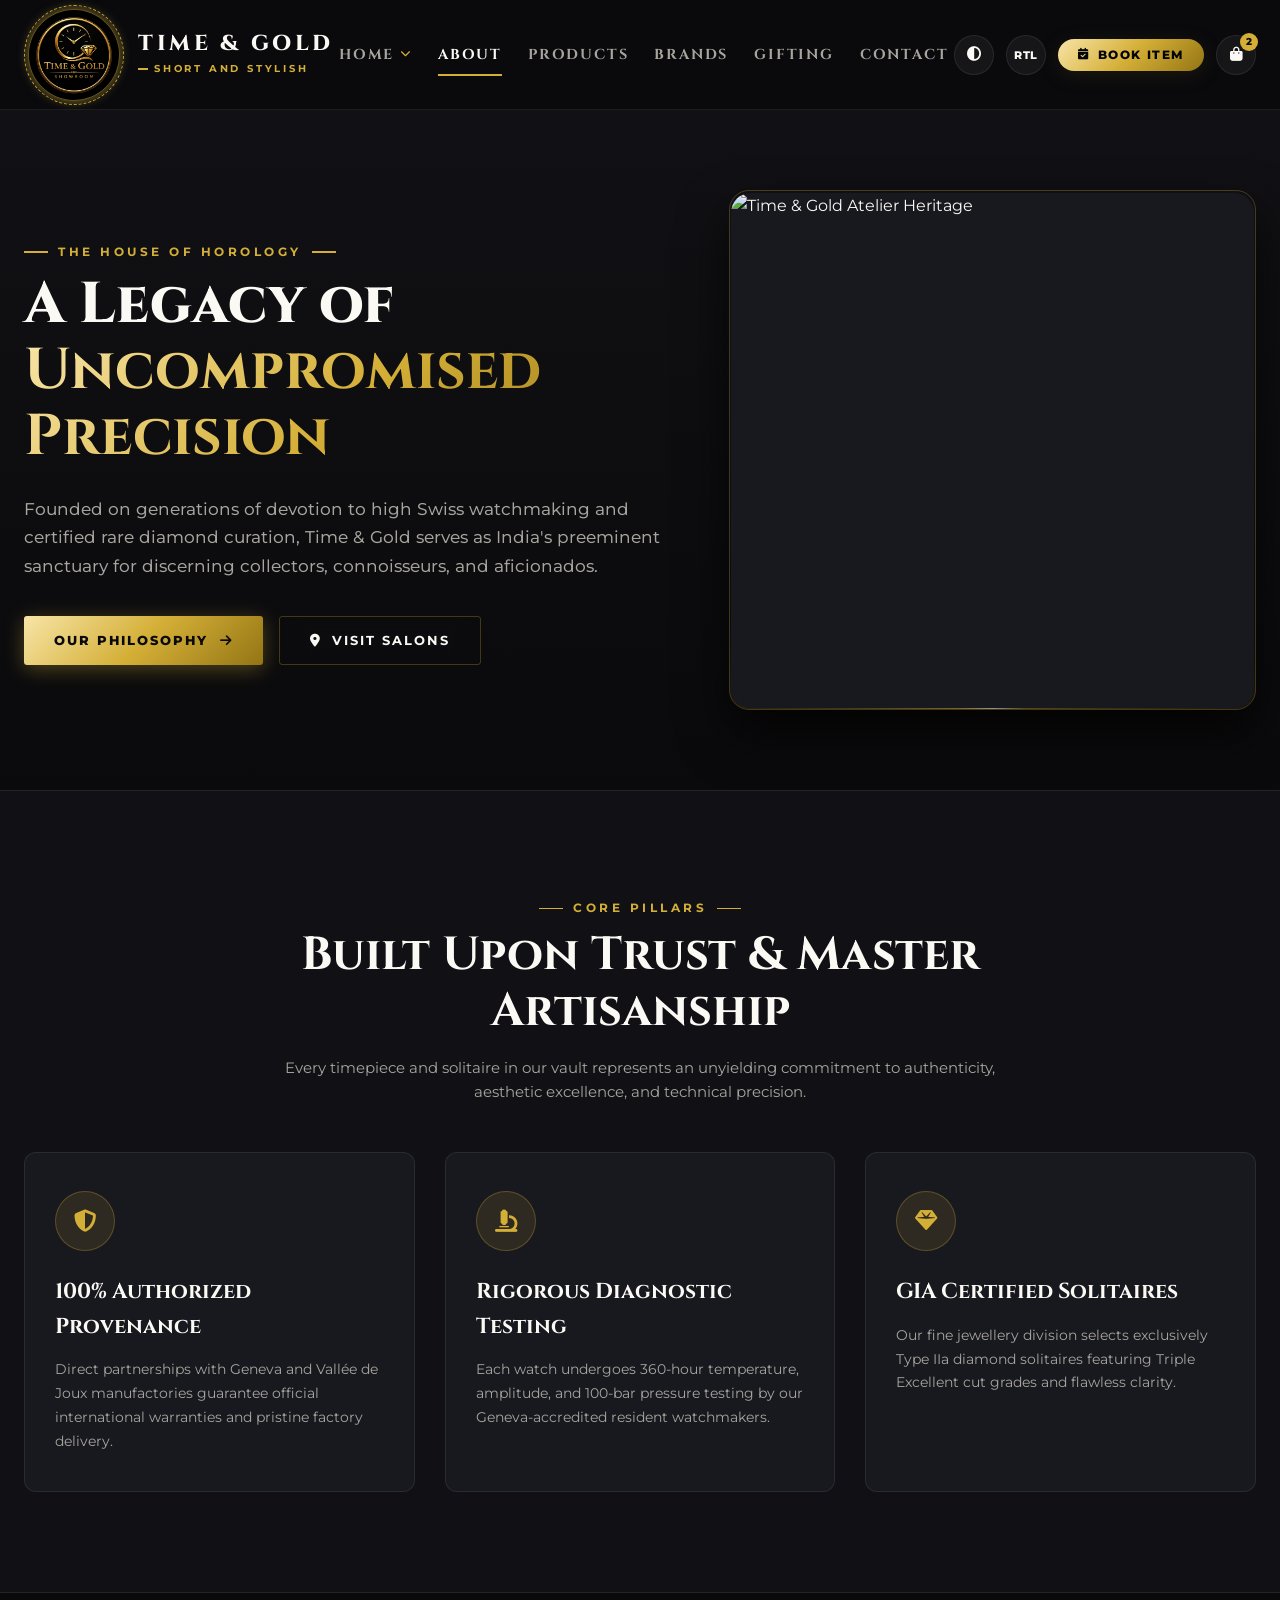
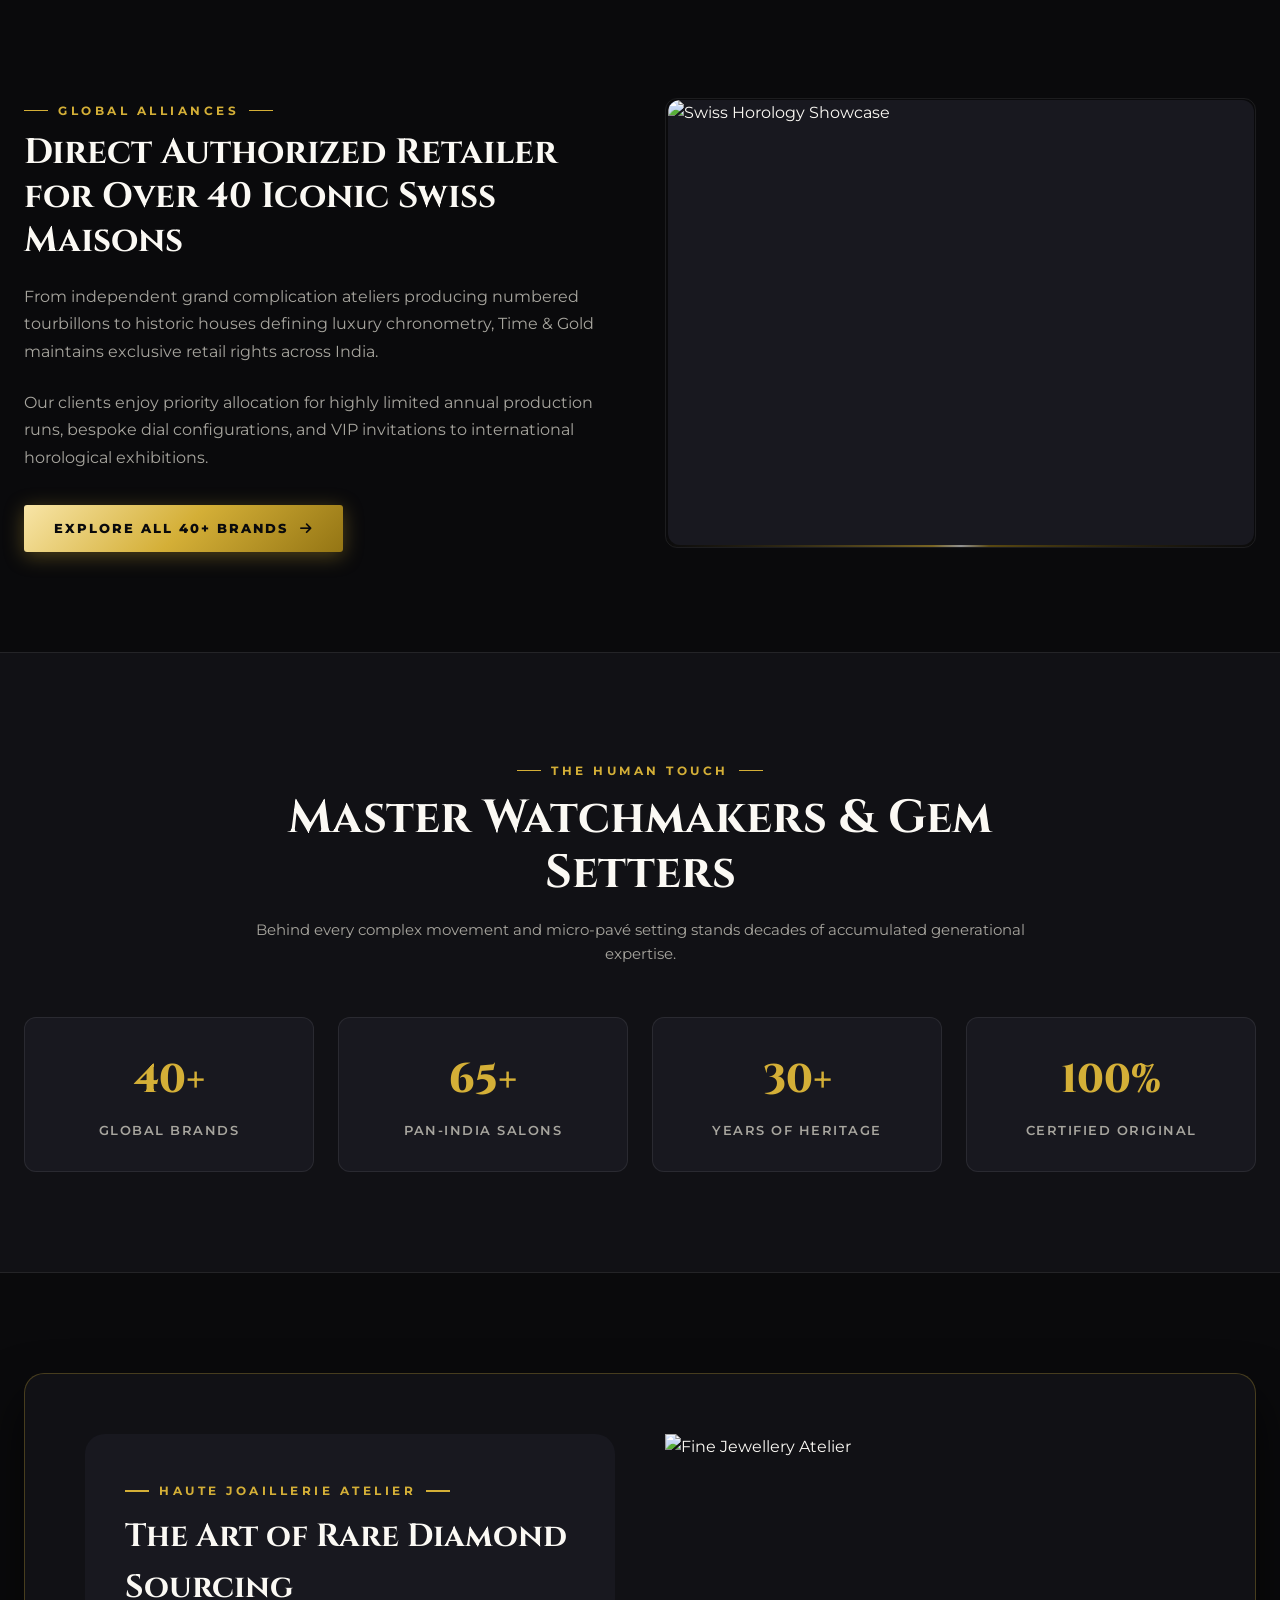
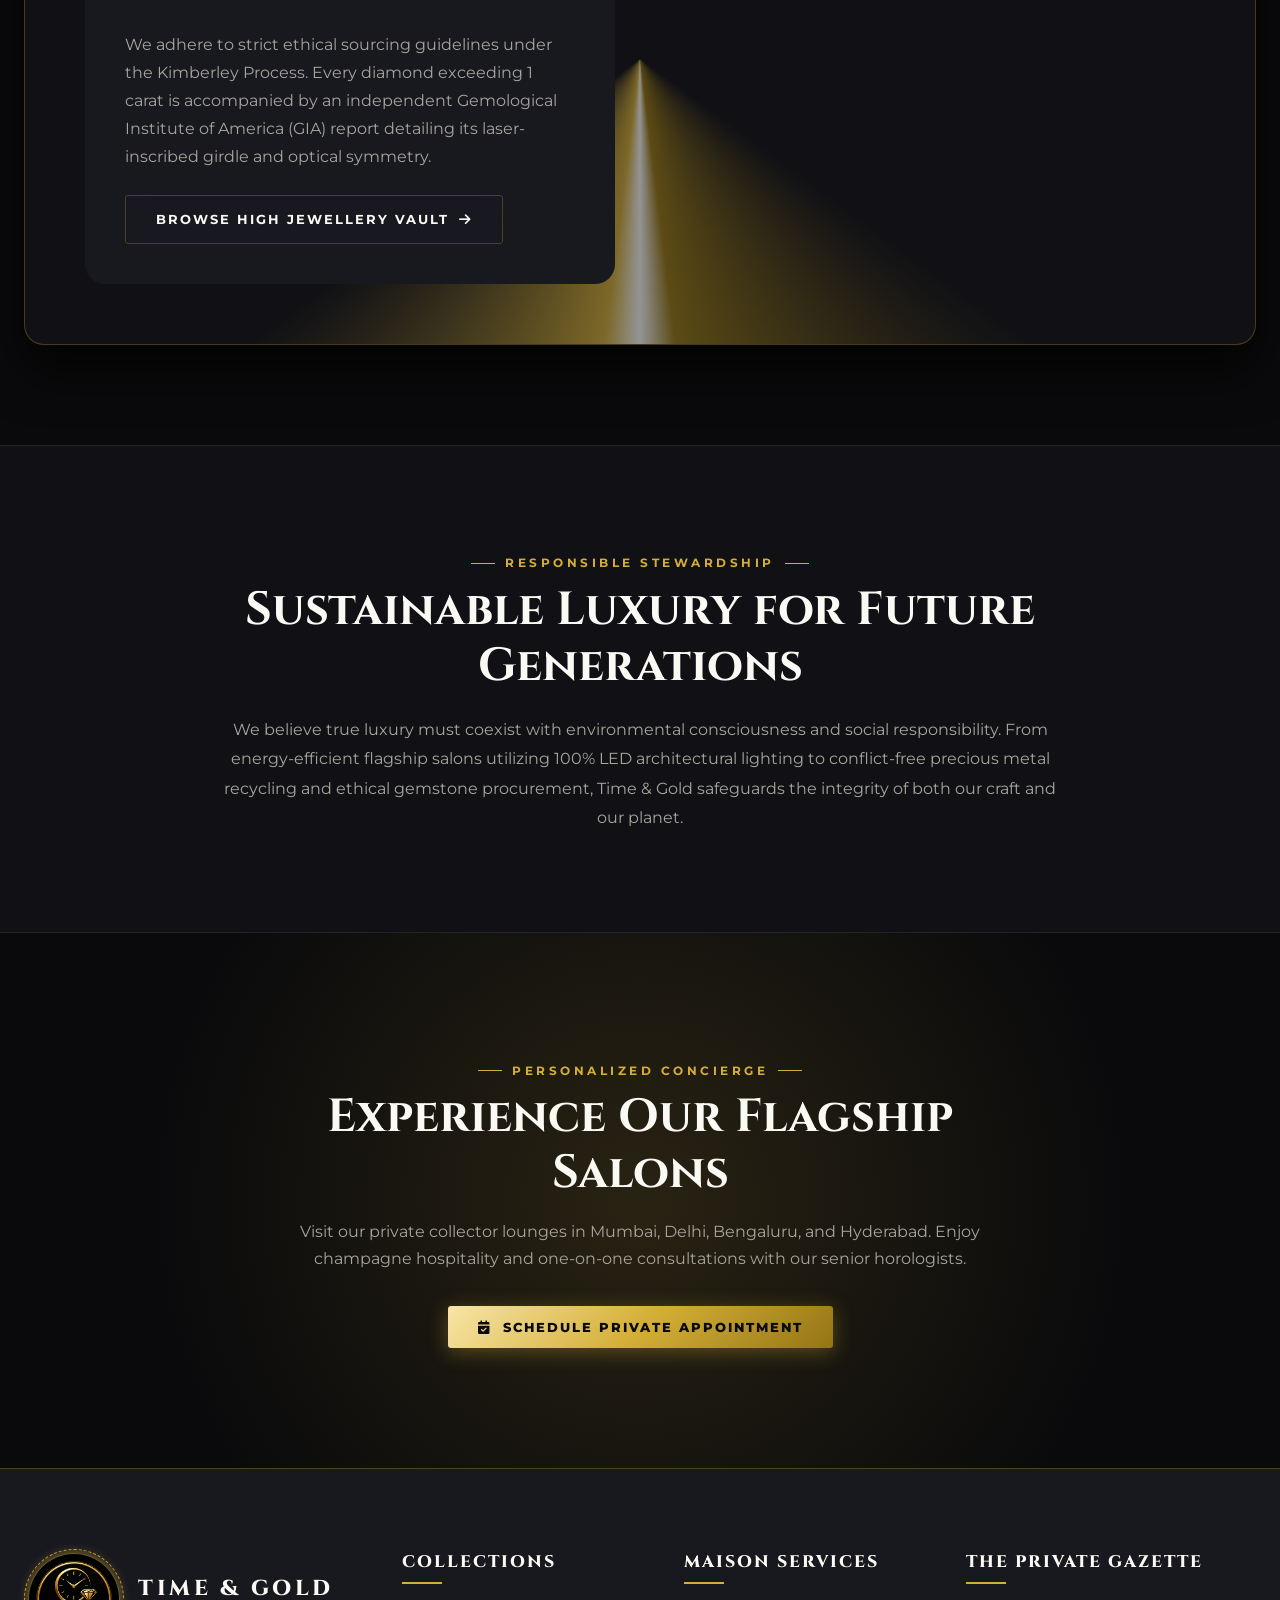
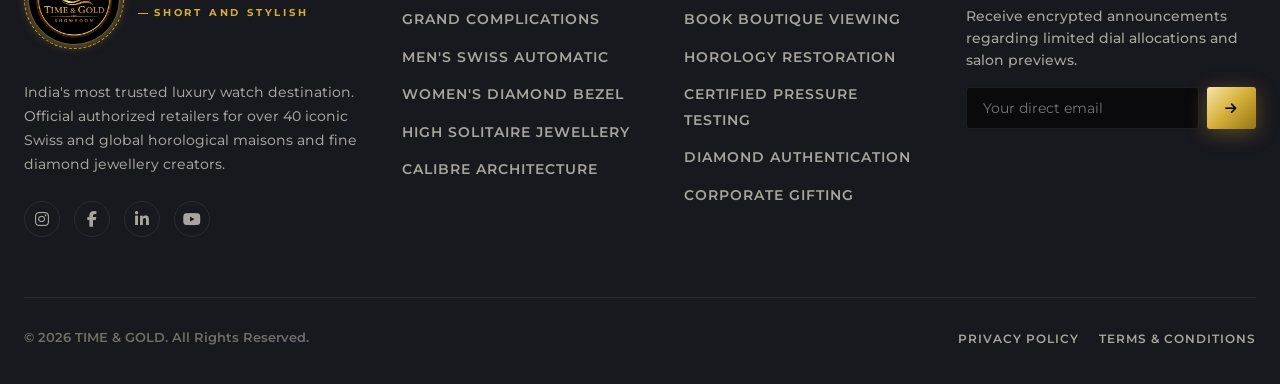
==== commit f19a5068: "Add files via upload" ====
--- a/aboutus.html
+++ b/aboutus.html
@@ -3,27 +3,27 @@
 <head>
   <meta charset="UTF-8" />
   <meta name="viewport" content="width=device-width, initial-scale=1.0" />
-  <title>Authorized Luxury Brands &amp; Maisons | Time &amp; Gold</title>
+  <title>About Our Heritage | Time &amp; Gold | Watch &amp; Fine Jewellery Showroom</title>
 
   <!-- Google Fonts -->
   <link rel="preconnect" href="https://fonts.googleapis.com" />
   <link rel="preconnect" href="https://fonts.gstatic.com" crossorigin />
-  <link href="https://fonts.googleapis.com/css2?family=Cinzel:wght@400;500;600;700;800;900&family=Montserrat:wght@300;400;500;600;700;800;900&display=swap" rel="stylesheet" />
+  <link href="https://fonts.googleapis.com/css2?family=Cinzel:wght@400;500;600;700;800&family=Montserrat:wght@300;400;500;600;700;800&display=swap" rel="stylesheet" />
   <link rel="icon" type="image/png" href="/df7a79f6-56e5-4fb2-8d94-38247ca04f66.jpg">
   <!-- Font Awesome Icons -->
   <link rel="stylesheet" href="https://cdnjs.cloudflare.com/ajax/libs/font-awesome/6.5.1/css/all.min.css" />
 
-  <link rel="stylesheet" href="brands.css">
+<link rel="stylesheet" href="aboutus.css">
 </head>
 <body>
 
-  <!-- Shared Reusable SVG Symbol for Precision Emblem Fallback -->
+  <!-- Shared Reusable SVG Symbol for Precision Emblem -->
   <svg style="display: none;" xmlns="http://www.w3.org/2000/svg">
     <defs>
       <linearGradient id="sharedLogoGoldGrad" x1="0%" y1="0%" x2="100%" y2="100%">
-        <stop offset="0%" stop-color="#fff2be" />
-        <stop offset="50%" stop-color="#f0c742" />
-        <stop offset="100%" stop-color="#b8860b" />
+        <stop offset="0%" stop-color="#F8E5A7" />
+        <stop offset="50%" stop-color="#D4AF37" />
+        <stop offset="100%" stop-color="#947514" />
       </linearGradient>
       <g id="brandHorologyEmblem">
         <circle cx="50" cy="50" r="46" stroke="url(#sharedLogoGoldGrad)" stroke-width="2.5" />
@@ -40,12 +40,12 @@
     </defs>
   </svg>
 
-  <!-- Site Header -->
+  <!-- Main Luxury Header -->
   <header class="site-header" id="siteHeader">
     <div class="container header-inner">
 
       <!-- Header Brand Logo with Image and Vector Fallback -->
-      <a href="index.html" class="brand-logo" aria-label="Time & Gold Home">
+      <a href="/index.html" class="brand-logo" aria-label="Time & Gold Home">
         <div class="brand-logo-frame">
           <div class="brand-dial-ring"></div>
           <img 
@@ -72,8 +72,6 @@
               <span>Home</span>
               <i class="fa-solid fa-chevron-down nav-dropdown-chevron"></i>
             </a>
-
-            <!-- Luxury Home Sub-links Dropdown Menu -->
             <ul class="dropdown-vault-menu" id="homeDropdownMenu">
               <li class="dropdown-vault-item">
                 <a href="/index.html" class="dropdown-vault-link">
@@ -95,13 +93,13 @@
           </li>
 
           <li class="nav-item">
-            <a href="/aboutus.html" class="nav-link">About</a>
+            <a href="/aboutus.html" class="nav-link active">About</a>
           </li>
           <li class="nav-item">
             <a href="/products.html" class="nav-link">Products</a>
           </li>
           <li class="nav-item">
-            <a href="/brands.html" class="nav-link active">Brands</a>
+            <a href="/brands.html" class="nav-link">Brands</a>
           </li>
           <li class="nav-item">
             <a href="/gifting.html" class="nav-link">Gifting</a>
@@ -114,29 +112,20 @@
 
       <!-- Action Utilities -->
       <div class="header-actions">
-        <!-- Theme Toggle -->
         <button class="action-btn" id="themeToggleBtn" title="Toggle Light/Dark Theme" aria-label="Toggle Theme">
           <i class="fa-solid fa-circle-half-stroke"></i>
         </button>
-
-        <!-- Circular Shape RTL Button -->
         <button class="rtl-circle-btn" id="rtlToggleBtn" title="Toggle Reading Direction (RTL/LTR)">
           RTL
         </button>
-
-        <!-- Book Item Button -->
         <button class="btn-book-header" id="openBookModalBtn" title="Book a Timepiece or Solitaire Viewing">
           <i class="fa-solid fa-calendar-check"></i>
           <span>Book Item</span>
         </button>
-
-        <!-- Bag / Cart -->
         <button class="action-btn" id="openCartBtn" title="View Luxury Bag">
           <i class="fa-solid fa-bag-shopping"></i>
           <span class="cart-count-badge" id="cartCountBadge">2</span>
         </button>
-
-        <!-- Mobile Hamburger -->
         <button class="mobile-hamburger" id="hamburgerBtn" aria-label="Toggle Navigation Menu">
           <i class="fa-solid fa-bars"></i>
         </button>
@@ -145,821 +134,179 @@
     </div>
   </header>
 
-  <!-- SECTION 1: MAJESTIC BRANDS SHOWCASE HERO -->
-  <section class="flagship-hero-section" id="brandsHeroMaster">
-    <div class="hero-backdrop-glow"></div>
-    <div class="container flagship-hero-container">
-
-      <!-- Left Editorial Column -->
-      <div class="hero-text-col">
-        <div class="hero-pill-badge animate-hero-fade">
-          <i class="fa-solid fa-crown"></i>
-          <span>Official Authorized Salons &amp; Retailers</span>
-        </div>
-
-        <h1 class="hero-flagship-title animate-hero-fade delay-1">
-          Distinguished Maisons, <br />
-          <span class="gold-gradient-text">Immortal Artistry.</span>
+  <!-- SECTION 1: ABOUT HERO PHOTO SECTION -->
+  <section class="about-hero-section">
+    <div class="container about-hero-grid">
+      <div>
+        <div class="section-subtitle">The House of Horology</div>
+        <h1 class="about-hero-title">
+          A Legacy of <br /><span class="gold-gradient-text">Uncompromised Precision</span>
         </h1>
-
-        <p class="hero-flagship-desc animate-hero-fade delay-2">
-          Step into our curated international salon representing the pinnacle of Swiss horological complications and fine high joaillerie. Direct allocations certified with official manufacturer warranties and international authentication archives.
+        <p class="about-hero-desc">
+          Founded on generations of devotion to high Swiss watchmaking and certified rare diamond curation, Time &amp; Gold serves as India's preeminent sanctuary for discerning collectors, connoisseurs, and aficionados.
         </p>
-
-        <div class="hero-btn-row animate-hero-fade delay-3">
-          <a href="#brandsDirectory" class="btn-gold">
-            <span>Explore Official Maisons</span>
-            <i class="fa-solid fa-arrow-down-long"></i>
+        <div style="display: flex; gap: 16px; flex-wrap: wrap;">
+          <a href="#philosophy" class="btn-gold">
+            <span>Our Philosophy</span>
+            <i class="fa-solid fa-arrow-right"></i>
           </a>
-          <button class="btn-outline quick-book-trigger" data-item="VIP Maison Allocation & Salon Suite Appointment">
-            <i class="fa-solid fa-calendar-check"></i>
-            <span>Reserve Private Salon</span>
-          </button>
-        </div>
-
-        <div class="hero-metrics-strip animate-hero-fade delay-4">
-          <div class="hero-metric-cell">
-            <span class="hero-metric-num gold-gradient-text">40+</span>
-            <span class="hero-metric-label">Swiss &amp; Global Maisons</span>
-          </div>
-          <div class="hero-metric-sep"></div>
-          <div class="hero-metric-cell">
-            <span class="hero-metric-num gold-gradient-text">100%</span>
-            <span class="hero-metric-label">Official Manufacturer Warranty</span>
-          </div>
-          <div class="hero-metric-sep"></div>
-          <div class="hero-metric-cell">
-            <span class="hero-metric-num gold-gradient-text">0.01s</span>
-            <span class="hero-metric-label">Geneva Chrono Precision</span>
-          </div>
-        </div>
-      </div>
-
-      <!-- Right Interactive Visual Column with 1 High-Resolution Photo -->
-      <div class="hero-photo-wrapper animate-hero-fade delay-2">
-        <div class="hero-orbit-dial outer"></div>
-        <div class="hero-orbit-dial inner"></div>
-
-        <div class="hero-showcase-card border-glow-wrapper" id="heroInteractivePhotoCard">
-          <div class="border-glow-inner hero-card-inner">
-            <div class="hero-photo-frame media-sheen">
-              <span class="hero-photo-badge top-right">
-                <i class="fa-solid fa-certificate"></i> Official Partner Allocation
-              </span>
-              <img 
-                src="https://i.pinimg.com/736x/a6/47/b1/a647b197b6aeee86f859f3448114ab14.jpg" 
-                alt="Swiss High-Tech Ceramic Grand Complication" 
-                class="hero-main-photo"
-              />
-              <span class="hero-photo-badge bottom-left">
-                <i class="fa-solid fa-gem"></i> Haute Horlogerie 2026
-              </span>
-            </div>
-          </div>
-        </div>
-      </div>
-
-    </div>
-
-    <!-- Smooth Scrolling Indicator Cue -->
-    <a href="#brandsDirectory" class="hero-scroll-prompt" aria-label="Scroll to Official Maisons Directory">
-      <span class="scroll-cue-title">View Maisons Directory</span>
-      <div class="mouse-outline">
-        <div class="mouse-dot"></div>
-      </div>
-    </a>
-  </section>
-
-  <!-- Animated Marquee of Official Maisons -->
-  <div class="brands-marquee-bar">
-    <div class="marquee-track">
-      <div class="marquee-item"><i class="fa-solid fa-shield-halved"></i> LONGINES MASTER</div>
-      <div class="marquee-item"><i class="fa-solid fa-shield-halved"></i> RADO SWITZERLAND</div>
-      <div class="marquee-item"><i class="fa-solid fa-shield-halved"></i> TISSOT 1853</div>
-      <div class="marquee-item"><i class="fa-solid fa-shield-halved"></i> BALMAIN PARIS</div>
-      <div class="marquee-item"><i class="fa-solid fa-shield-halved"></i> FREDERIQUE CONSTANT</div>
-      <div class="marquee-item"><i class="fa-solid fa-shield-halved"></i> MAURICE LACROIX</div>
-      <div class="marquee-item"><i class="fa-solid fa-shield-halved"></i> CARTIER VAULT</div>
-      <div class="marquee-item"><i class="fa-solid fa-shield-halved"></i> BVLGARI ROMA</div>
-      <div class="marquee-item"><i class="fa-solid fa-shield-halved"></i> TIFFANY &amp; CO.</div>
-      <div class="marquee-item"><i class="fa-solid fa-shield-halved"></i> GRAFF DIAMONDS</div>
-      <div class="marquee-item"><i class="fa-solid fa-shield-halved"></i> VAN CLEEF &amp; ARPELS</div>
-      <div class="marquee-item"><i class="fa-solid fa-shield-halved"></i> CHOPARD GENÈVE</div>
-    </div>
-  </div>
-
-  <!-- SECTION 2: BRANDS DIRECTORY & CATALOG -->
-  <section class="brands-hero" id="brandsDirectory">
-    <div class="container">
-      <div class="section-header" style="margin-bottom: 0;">
-        <span class="section-subtitle"><i class="fa-solid fa-crown"></i> Authorized Retailer &amp; Official Salon</span>
-        <h2 class="section-title">The World's Most Prestigious Maisons</h2>
-        <p style="color: var(--text-secondary); font-size: 1.05rem; font-weight: 500; line-height: 1.8;">
-          Time &amp; Gold serves as an official partner to celebrated Swiss horological masters and legendary high jewellery creators. Explore 15 distinguished icons with authenticated manufacturer warranties.
-        </p>
-      </div>
-    </div>
-  </section>
-
-  <!-- 15 Products Catalog Grid with Filter Cluster Moved Directly Below Header -->
-  <section class="brands-catalog-section">
-    <div class="container">
-
-      <!-- Category Filter Tabs (Relocated below section header) -->
-      <div class="brand-filter-cluster">
-        <button class="brand-filter-btn active" data-filter="all"><i class="fa-solid fa-certificate"></i> All Maisons</button>
-        <button class="brand-filter-btn" data-filter="gents-watches"><i class="fa-solid fa-clock"></i> Gents Watches</button>
-        <button class="brand-filter-btn" data-filter="ladies-watches"><i class="fa-regular fa-clock"></i> Ladies Watches</button>
-        <button class="brand-filter-btn" data-filter="bracelets"><i class="fa-solid fa-circle-notch"></i> Bracelets</button>
-        <button class="brand-filter-btn" data-filter="rings"><i class="fa-solid fa-ring"></i> Rings</button>
-        <button class="brand-filter-btn" data-filter="necklaces"><i class="fa-solid fa-gem"></i> Necklaces</button>
-      </div>
-
-      <div class="brands-grid" id="brandsGrid">
-
-        <!-- ==================== 3 GENTS WATCHES ==================== -->
-        <!-- Gents Watch 1 -->
-        <div class="border-glow-wrapper product-card" data-category="gents-watches">
-          <div class="border-glow-inner">
-            <div class="clipped-media-frame media-sheen">
-              <span class="product-badge-flag">Swiss Heritage</span>
-              <button class="wishlist-heart-btn" aria-label="Save to Wishlist"><i class="fa-regular fa-heart"></i></button>
-              <img 
-                class="img-cinematic-zoom"
-                src="https://th.bing.com/th/id/OIP.1wX9FmpT2MbQ_zGzNrPpoQHaGR?r=0&o=7rm=3&rs=1&pid=ImgDetMain&o=7&rm=3" 
-                alt="Longines Master Moonphase Chrono" 
-              />
-            </div>
-            <div class="product-details">
-              <div>
-                <div class="brand-origin">Longines • Saint-Imier</div>
-                <h3 class="product-name">Master Moonphase Chrono</h3>
-                <p class="product-specs-summary">Column-Wheel Calibre • Triple Calendar • 18K Solid Gold</p>
-                <div class="product-pricing">₹ 820,000</div>
-              </div>
-              <div class="product-actions-bar">
-                <button class="btn-outline add-to-bag-btn" data-id="201" data-title="Longines Master Moonphase Chrono" data-price="820000" data-img="https://th.bing.com/th/id/OIP.1wX9FmpT2MbQ_zGzNrPpoQHaGR?r=0&o=7rm=3&rs=1&pid=ImgDetMain&o=7&rm=3" style="padding: 10px 14px; font-size: 0.72rem;">
-                  Add To Bag
-                </button>
-                <button class="btn-gold quick-book-trigger" data-item="Longines Master Moonphase Chrono (₹ 820,000)" style="padding: 10px 14px; font-size: 0.72rem;">
-                  Book Item
-                </button>
-              </div>
-            </div>
-          </div>
-        </div>
-
-        <!-- Gents Watch 2 -->
-        <div class="border-glow-wrapper product-card" data-category="gents-watches">
-          <div class="border-glow-inner">
-            <div class="clipped-media-frame media-sheen">
-              <span class="product-badge-flag">High-Tech Ceramic</span>
-              <button class="wishlist-heart-btn" aria-label="Save to Wishlist"><i class="fa-regular fa-heart"></i></button>
-              <img 
-                class="img-cinematic-zoom"
-                src="https://revolutionwatch.com/wp-content/uploads/2023/04/01-Rado-Captain-Cook-Skeleton-scaled-1.jpg" 
-                alt="Rado Captain Cook Skeleton" 
-              />
-            </div>
-            <div class="product-details">
-              <div>
-                <div class="brand-origin">Rado • Lengnau</div>
-                <h3 class="product-name">Captain Cook Skeleton High-Tech</h3>
-                <p class="product-specs-summary">Monobloc Plasma Ceramic • Nivachron Hairspring • 80h Power</p>
-                <div class="product-pricing">₹ 460,000</div>
-              </div>
-              <div class="product-actions-bar">
-                <button class="btn-outline add-to-bag-btn" data-id="202" data-title="Rado Captain Cook Skeleton High-Tech" data-price="460000" data-img="https://revolutionwatch.com/wp-content/uploads/2023/04/01-Rado-Captain-Cook-Skeleton-scaled-1.jpg" style="padding: 10px 14px; font-size: 0.72rem;">
-                  Add To Bag
-                </button>
-                <button class="btn-gold quick-book-trigger" data-item="Rado Captain Cook Skeleton High-Tech (₹ 460,000)" style="padding: 10px 14px; font-size: 0.72rem;">
-                  Book Item
-                </button>
-              </div>
-            </div>
-          </div>
-        </div>
-
-        <!-- Gents Watch 3 -->
-        <div class="border-glow-wrapper product-card" data-category="gents-watches">
-          <div class="border-glow-inner">
-            <div class="clipped-media-frame media-sheen">
-              <span class="product-badge-flag">Heritage Racing</span>
-              <button class="wishlist-heart-btn" aria-label="Save to Wishlist"><i class="fa-regular fa-heart"></i></button>
-              <img 
-                class="img-cinematic-zoom"
-                src="https://www.automotivpress.fr/wp-content/uploads/2021/02/Tissot-Heritage-1973-Chronographe-2019-2-990x660.jpg" 
-                alt="Tissot Heritage 1973 Chrono" 
-              />
-            </div>
-            <div class="product-details">
-              <div>
-                <div class="brand-origin">Tissot 1853 • Le Locle</div>
-                <h3 class="product-name">Heritage 1973 Navigator Chrono</h3>
-                <p class="product-specs-summary">Valjoux A05.H31 Movement • Perforated Racing Leather • 100M</p>
-                <div class="product-pricing">₹ 310,000</div>
-              </div>
-              <div class="product-actions-bar">
-                <button class="btn-outline add-to-bag-btn" data-id="203" data-title="Tissot Heritage 1973 Navigator Chrono" data-price="310000" data-img="https://www.automotivpress.fr/wp-content/uploads/2021/02/Tissot-Heritage-1973-Chronographe-2019-2-990x660.jpg" style="padding: 10px 14px; font-size: 0.72rem;">
-                  Add To Bag
-                </button>
-                <button class="btn-gold quick-book-trigger" data-item="Tissot Heritage 1973 Navigator Chrono (₹ 310,000)" style="padding: 10px 14px; font-size: 0.72rem;">
-                  Book Item
-                </button>
-              </div>
-            </div>
-          </div>
-        </div>
-
-        <!-- ==================== 3 LADIES WATCHES ==================== -->
-        <!-- Ladies Watch 1 -->
-        <div class="border-glow-wrapper product-card" data-category="ladies-watches">
-          <div class="border-glow-inner">
-            <div class="clipped-media-frame media-sheen">
-              <span class="product-badge-flag">Parisian Haute</span>
-              <button class="wishlist-heart-btn" aria-label="Save to Wishlist"><i class="fa-regular fa-heart"></i></button>
-              <img 
-                class="img-cinematic-zoom"
-                src="https://www.wadesilva.com/eshop/wp-content/uploads/2022/01/Balmain-Watch-Swiss-Made-B4899.33.86_1.jpg" 
-                alt="Balmain Madrigal Diamond Bezel" 
-              />
-            </div>
-            <div class="product-details">
-              <div>
-                <div class="brand-origin">Balmain • Paris</div>
-                <h3 class="product-name">Madrigal Diamond Lady Arabesque</h3>
-                <p class="product-specs-summary">Signature Arabesque Dial • 36 Wesselton Diamonds • Rose Gold</p>
-                <div class="product-pricing">₹ 390,000</div>
-              </div>
-              <div class="product-actions-bar">
-                <button class="btn-outline add-to-bag-btn" data-id="204" data-title="Balmain Madrigal Diamond Lady Arabesque" data-price="390000" data-img="https://www.wadesilva.com/eshop/wp-content/uploads/2022/01/Balmain-Watch-Swiss-Made-B4899.33.86_1.jpg" style="padding: 10px 14px; font-size: 0.72rem;">
-                  Add To Bag
-                </button>
-                <button class="btn-gold quick-book-trigger" data-item="Balmain Madrigal Diamond Lady Arabesque (₹ 390,000)" style="padding: 10px 14px; font-size: 0.72rem;">
-                  Book Item
-                </button>
-              </div>
-            </div>
-          </div>
-        </div>
-
-        <!-- Ladies Watch 2 -->
-        <div class="border-glow-wrapper product-card" data-category="ladies-watches">
-          <div class="border-glow-inner">
-            <div class="clipped-media-frame media-sheen">
-              <span class="product-badge-flag">Art Déco Salon</span>
-              <button class="wishlist-heart-btn" aria-label="Save to Wishlist"><i class="fa-regular fa-heart"></i></button>
-              <img 
-                class="img-cinematic-zoom"
-                src="https://tse3.mm.bing.net/th/id/OIP.sa2u50JblCcdPlRHzn3OugHaHa?r=0&rs=1&pid=ImgDetMain&o=7&rm=3" 
-                alt="Frederique Constant Classics Art Déco" 
-              />
-            </div>
-            <div class="product-details">
-              <div>
-                <div class="brand-origin">Frederique Constant • Geneva</div>
-                <h3 class="product-name">Classics Art Déco Solitaire Pavé</h3>
-                <p class="product-specs-summary">Guilloché Mother of Pearl • Diamond Accents • Fluted Crown</p>
-                <div class="product-pricing">₹ 475,000</div>
-              </div>
-              <div class="product-actions-bar">
-                <button class="btn-outline add-to-bag-btn" data-id="205" data-title="Frederique Constant Classics Art Déco Solitaire Pavé" data-price="475000" data-img="https://tse3.mm.bing.net/th/id/OIP.sa2u50JblCcdPlRHzn3OugHaHa?r=0&rs=1&pid=ImgDetMain&o=7&rm=3" style="padding: 10px 14px; font-size: 0.72rem;">
-                  Add To Bag
-                </button>
-                <button class="btn-gold quick-book-trigger" data-item="Frederique Constant Classics Art Déco Solitaire Pavé (₹ 475,000)" style="padding: 10px 14px; font-size: 0.72rem;">
-                  Book Item
-                </button>
-              </div>
-            </div>
-          </div>
-        </div>
-
-        <!-- Ladies Watch 3 -->
-        <div class="border-glow-wrapper product-card" data-category="ladies-watches">
-          <div class="border-glow-inner">
-            <div class="clipped-media-frame media-sheen">
-              <span class="product-badge-flag">Swiss Manufacture</span>
-              <button class="wishlist-heart-btn" aria-label="Save to Wishlist"><i class="fa-regular fa-heart"></i></button>
-              <img 
-                class="img-cinematic-zoom"
-                src="https://assets.catawiki.com/image/cw_ldp_l/plain/assets/catawiki/assets/2022/9/27/b/5/8/b5862737-394a-4ba9-84c0-5ad8436035d1.jpg" 
-                alt="Maurice Lacroix Fiaba Diamond" 
-              />
-            </div>
-            <div class="product-details">
-              <div>
-                <div class="brand-origin">Maurice Lacroix • Saignelégier</div>
-                <h3 class="product-name">Fiaba Moonphase Diamond Dial</h3>
-                <p class="product-specs-summary">Curved Ergonomic Case • Natural Blue Nacre • Diamond Ring</p>
-                <div class="product-pricing">₹ 350,000</div>
-              </div>
-              <div class="product-actions-bar">
-                <button class="btn-outline add-to-bag-btn" data-id="206" data-title="Maurice Lacroix Fiaba Moonphase Diamond Dial" data-price="350000" data-img="https://assets.catawiki.com/image/cw_ldp_l/plain/assets/catawiki/assets/2022/9/27/b/5/8/b5862737-394a-4ba9-84c0-5ad8436035d1.jpg" style="padding: 10px 14px; font-size: 0.72rem;">
-                  Add To Bag
-                </button>
-                <button class="btn-gold quick-book-trigger" data-item="Maurice Lacroix Fiaba Moonphase Diamond Dial (₹ 350,000)" style="padding: 10px 14px; font-size: 0.72rem;">
-                  Book Item
-                </button>
-              </div>
-            </div>
-          </div>
-        </div>
-
-        <!-- ==================== 3 BRACELETS ==================== -->
-        <!-- Bracelet 1 -->
-        <div class="border-glow-wrapper product-card" data-category="bracelets">
-          <div class="border-glow-inner">
-            <div class="clipped-media-frame media-sheen">
-              <span class="product-badge-flag">12.50 CTW Tennis</span>
-              <button class="wishlist-heart-btn" aria-label="Save to Wishlist"><i class="fa-regular fa-heart"></i></button>
-              <img 
-                class="img-cinematic-zoom"
-                src="https://iansharp.com.au/cdn/shop/products/Illusion_Set_Diamond_Tennis_Bracelet_167994-YG18_1024x1024.jpg?v=1642937156" 
-                alt="Aurora Diamond Line Rivière" 
-              />
-            </div>
-            <div class="product-details">
-              <div>
-                <div class="brand-origin">Cartier Style • Haute Joaillerie</div>
-                <h3 class="product-name">Panthera Diamond Link Rivière</h3>
-                <p class="product-specs-summary">18K White Gold • 12.50 CTW Round Brilliants • Dual Security Clasp</p>
-                <div class="product-pricing">₹ 1,180,000</div>
-              </div>
-              <div class="product-actions-bar">
-                <button class="btn-outline add-to-bag-btn" data-id="207" data-title="Panthera Diamond Link Rivière" data-price="1180000" data-img="https://iansharp.com.au/cdn/shop/products/Illusion_Set_Diamond_Tennis_Bracelet_167994-YG18_1024x1024.jpg?v=1642937156" style="padding: 10px 14px; font-size: 0.72rem;">
-                  Add To Bag
-                </button>
-                <button class="btn-gold quick-book-trigger" data-item="Panthera Diamond Link Rivière (₹ 1,180,000)" style="padding: 10px 14px; font-size: 0.72rem;">
-                  Book Item
-                </button>
-              </div>
-            </div>
-          </div>
-        </div>
-
-        <!-- Bracelet 2 -->
-        <div class="border-glow-wrapper product-card" data-category="bracelets">
-          <div class="border-glow-inner">
-            <div class="clipped-media-frame media-sheen">
-              <span class="product-badge-flag">Articulating Gold</span>
-              <button class="wishlist-heart-btn" aria-label="Save to Wishlist"><i class="fa-regular fa-heart"></i></button>
-              <img 
-                class="img-cinematic-zoom"
-                src="https://a.1stdibscdn.com/bvlgari-serpenti-viper-diamond-18k-rose-gold-one-coil-bracelet-s-for-sale-picture-3/v_13101/1610637356447/luxury_women_bvlgari_used_fine_jewelry_p326215_006_master.jpg" 
-                alt="Serpenti Diamond Coiled Bangle" 
-              />
-            </div>
-            <div class="product-details">
-              <div>
-                <div class="brand-origin">Bvlgari Inspired • Roma</div>
-                <h3 class="product-name">Serpenti Coiled Diamond Bangle</h3>
-                <p class="product-specs-summary">18K Rose Gold • Pavé Set Scales • Natural Emerald Eyes</p>
-                <div class="product-pricing">₹ 1,520,000</div>
-              </div>
-              <div class="product-actions-bar">
-                <button class="btn-outline add-to-bag-btn" data-id="208" data-title="Serpenti Coiled Diamond Bangle" data-price="1520000" data-img="https://a.1stdibscdn.com/bvlgari-serpenti-viper-diamond-18k-rose-gold-one-coil-bracelet-s-for-sale-picture-3/v_13101/1610637356447/luxury_women_bvlgari_used_fine_jewelry_p326215_006_master.jpg" style="padding: 10px 14px; font-size: 0.72rem;">
-                  Add To Bag
-                </button>
-                <button class="btn-gold quick-book-trigger" data-item="Serpenti Coiled Diamond Bangle (₹ 1,520,000)" style="padding: 10px 14px; font-size: 0.72rem;">
-                  Book Item
-                </button>
-              </div>
-            </div>
-          </div>
-        </div>
-
-        <!-- Bracelet 3 -->
-        <div class="border-glow-wrapper product-card" data-category="bracelets">
-          <div class="border-glow-inner">
-            <div class="clipped-media-frame media-sheen">
-              <span class="product-badge-flag">Platinum 950</span>
-              <button class="wishlist-heart-btn" aria-label="Save to Wishlist"><i class="fa-regular fa-heart"></i></button>
-              <img 
-                class="img-cinematic-zoom"
-                src="https://tse3.mm.bing.net/th/id/OIP.AkftjhK5nLlCEdCg8NoUgQHaHa?r=0&rs=1&pid=ImgDetMain&o=7&rm=3" 
-                alt="Victoria Marquise Diamond Bracelet" 
-              />
-            </div>
-            <div class="product-details">
-              <div>
-                <div class="brand-origin">Tiffany Style • New York</div>
-                <h3 class="product-name">Victoria Alternating Diamond Vine</h3>
-                <p class="product-specs-summary">Platinum 950 • Alternating Marquise &amp; Round Brilliants</p>
-                <div class="product-pricing">₹ 1,340,000</div>
-              </div>
-              <div class="product-actions-bar">
-                <button class="btn-outline add-to-bag-btn" data-id="209" data-title="Victoria Alternating Diamond Vine" data-price="1340000" data-img="https://tse3.mm.bing.net/th/id/OIP.AkftjhK5nLlCEdCg8NoUgQHaHa?r=0&rs=1&pid=ImgDetMain&o=7&rm=3" style="padding: 10px 14px; font-size: 0.72rem;">
-                  Add To Bag
-                </button>
-                <button class="btn-gold quick-book-trigger" data-item="Victoria Alternating Diamond Vine (₹ 1,340,000)" style="padding: 10px 14px; font-size: 0.72rem;">
-                  Book Item
-                </button>
-              </div>
-            </div>
-          </div>
-        </div>
-
-        <!-- ==================== 3 RINGS ==================== -->
-        <!-- Ring 1 -->
-        <div class="border-glow-wrapper product-card" data-category="rings">
-          <div class="border-glow-inner">
-            <div class="clipped-media-frame media-sheen">
-              <span class="product-badge-flag">4.50 CT Radiant</span>
-              <button class="wishlist-heart-btn" aria-label="Save to Wishlist"><i class="fa-regular fa-heart"></i></button>
-              <img 
-                class="img-cinematic-zoom"
-                src="https://www.markbroumand.com/cdn/shop/products/6443-1D196719_202_049_18k_800x.jpg?v=1677024226" 
-                alt="Graff Style Radiant Solitaire" 
-              />
-            </div>
-            <div class="product-details">
-              <div>
-                <div class="brand-origin">Graff Style • London Vault</div>
-                <h3 class="product-name">The Sovereign Radiant Solitaire</h3>
-                <p class="product-specs-summary">4.50 CT D-Flawless • Tapered Baguette Shoulders • Platinum</p>
-                <div class="product-pricing">₹ 2,850,000</div>
-              </div>
-              <div class="product-actions-bar">
-                <button class="btn-outline add-to-bag-btn" data-id="210" data-title="The Sovereign Radiant Solitaire" data-price="2850000" data-img="https://www.markbroumand.com/cdn/shop/products/6443-1D196719_202_049_18k_800x.jpg?v=1677024226" style="padding: 10px 14px; font-size: 0.72rem;">
-                  Add To Bag
-                </button>
-                <button class="btn-gold quick-book-trigger" data-item="The Sovereign Radiant Solitaire (₹ 2,850,000)" style="padding: 10px 14px; font-size: 0.72rem;">
-                  Book Item
-                </button>
-              </div>
-            </div>
-          </div>
-        </div>
-
-        <!-- Ring 2 -->
-        <div class="border-glow-wrapper product-card" data-category="rings">
-          <div class="border-glow-inner">
-            <div class="clipped-media-frame media-sheen">
-              <span class="product-badge-flag">Alhambra Clover</span>
-              <button class="wishlist-heart-btn" aria-label="Save to Wishlist"><i class="fa-regular fa-heart"></i></button>
-              <img 
-                class="img-cinematic-zoom"
-                src="https://i.pinimg.com/originals/e7/9b/6c/e79b6c8130ab99e7556079e7bdec29e5.png" 
-                alt="Van Cleef Style Alhambra Solitaire" 
-              />
-            </div>
-            <div class="product-details">
-              <div>
-                <div class="brand-origin">Van Cleef Style • Place Vendôme</div>
-                <h3 class="product-name">Alhambra Golden Mother of Pearl</h3>
-                <p class="product-specs-summary">18K Guilloché Yellow Gold • Beaded Golden Contour • Central Diamond</p>
-                <div class="product-pricing">₹ 620,000</div>
-              </div>
-              <div class="product-actions-bar">
-                <button class="btn-outline add-to-bag-btn" data-id="211" data-title="Alhambra Golden Mother of Pearl" data-price="620000" data-img="https://i.pinimg.com/originals/e7/9b/6c/e79b6c8130ab99e7556079e7bdec29e5.png" style="padding: 10px 14px; font-size: 0.72rem;">
-                  Add To Bag
-                </button>
-                <button class="btn-gold quick-book-trigger" data-item="Alhambra Golden Mother of Pearl (₹ 620,000)" style="padding: 10px 14px; font-size: 0.72rem;">
-                  Book Item
-                </button>
-              </div>
-            </div>
-          </div>
-        </div>
-
-        <!-- Ring 3 -->
-        <div class="border-glow-wrapper product-card" data-category="rings">
-          <div class="border-glow-inner">
-            <div class="clipped-media-frame media-sheen">
-              <span class="product-badge-flag">Cluster Cocktail</span>
-              <button class="wishlist-heart-btn" aria-label="Save to Wishlist"><i class="fa-regular fa-heart"></i></button>
-              <img 
-                class="img-cinematic-zoom"
-                src="https://tse1.mm.bing.net/th/id/OIP.vKYHVHyOSBkmTls4xuzEEgHaHa?r=0&w=1500&h=1500&rs=1&pid=ImgDetMain&o=7&rm=3" 
-                alt="Harry Winston Style Diamond Cluster" 
-              />
-            </div>
-            <div class="product-details">
-              <div>
-                <div class="brand-origin">Harry Winston Style • 5th Ave</div>
-                <h3 class="product-name">Winston Marquise Cluster Solitaire</h3>
-                <p class="product-specs-summary">3.80 CTW Multi-Shape Diamonds • Hand-Mounted Platinum Prongs</p>
-                <div class="product-pricing">₹ 1,780,000</div>
-              </div>
-              <div class="product-actions-bar">
-                <button class="btn-outline add-to-bag-btn" data-id="212" data-title="Winston Marquise Cluster Solitaire" data-price="1780000" data-img="https://tse1.mm.bing.net/th/id/OIP.vKYHVHyOSBkmTls4xuzEEgHaHa?r=0&w=1500&h=1500&rs=1&pid=ImgDetMain&o=7&rm=3" style="padding: 10px 14px; font-size: 0.72rem;">
-                  Add To Bag
-                </button>
-                <button class="btn-gold quick-book-trigger" data-item="Winston Marquise Cluster Solitaire (₹ 1,780,000)" style="padding: 10px 14px; font-size: 0.72rem;">
-                  Book Item
-                </button>
-              </div>
-            </div>
-          </div>
-        </div>
-
-        <!-- ==================== 3 NECKLACES ==================== -->
-        <!-- Necklace 1 -->
-        <div class="border-glow-wrapper product-card" data-category="necklaces">
-          <div class="border-glow-inner">
-            <div class="clipped-media-frame media-sheen">
-              <span class="product-badge-flag">GIA Type IIa • 6.42 CT</span>
-              <button class="wishlist-heart-btn" aria-label="Save to Wishlist"><i class="fa-regular fa-heart"></i></button>
-              <img 
-                class="img-cinematic-zoom"
-                src="https://www.hirshlondon.com/media/catalog/product/cache/2d4529638fc78a261892c85f9c9ba3ba/p/u/pu4194.png" 
-                alt="The Sovereign Pear Cascade Necklace" 
-              />
-            </div>
-            <div class="product-details">
-              <div>
-                <div class="brand-origin">Graff Style • High Joaillerie</div>
-                <h3 class="product-name">The Sovereign Pear Diamond Cascade</h3>
-                <p class="product-specs-summary">6.42 CT D-Flawless Pear Solitaire • Double Halo • Platinum Collar</p>
-                <div class="product-pricing">₹ 4,250,000</div>
-              </div>
-              <div class="product-actions-bar">
-                <button class="btn-outline add-to-bag-btn" data-id="213" data-title="The Sovereign Pear Diamond Cascade" data-price="4250000" data-img="https://www.hirshlondon.com/media/catalog/product/cache/2d4529638fc78a261892c85f9c9ba3ba/p/u/pu4194.png" style="padding: 10px 14px; font-size: 0.72rem;">
-                  Add To Bag
-                </button>
-                <button class="btn-gold quick-book-trigger" data-item="The Sovereign Pear Diamond Cascade (₹ 4,250,000)" style="padding: 10px 14px; font-size: 0.72rem;">
-                  Book Item
-                </button>
-              </div>
-            </div>
-          </div>
-        </div>
-
-        <!-- Necklace 2 -->
-        <div class="border-glow-wrapper product-card" data-category="necklaces">
-          <div class="border-glow-inner">
-            <div class="clipped-media-frame media-sheen">
-              <span class="product-badge-flag">Fancy Vivid Yellow</span>
-              <button class="wishlist-heart-btn" aria-label="Save to Wishlist"><i class="fa-regular fa-heart"></i></button>
-              <img 
-                class="img-cinematic-zoom"
-                src="https://somethingaboutrocks.com/wp-content/uploads/2023/07/SUNRISE-Graff-Yellow-Diamond-Necklace-Close-Up-2.jpeg" 
-                alt="Sunrise Fancy Yellow Solitaire Choker" 
-              />
-            </div>
-            <div class="product-details">
-              <div>
-                <div class="brand-origin">Geneva Atelier • Haute Joaillerie</div>
-                <h3 class="product-name">Sunrise Yellow Diamond Riviera</h3>
-                <p class="product-specs-summary">8.20 CT Fancy Vivid Yellow Diamond • 22 CT White Diamond Choker</p>
-                <div class="product-pricing">₹ 5,100,000</div>
-              </div>
-              <div class="product-actions-bar">
-                <button class="btn-outline add-to-bag-btn" data-id="214" data-title="Sunrise Yellow Diamond Riviera" data-price="5100000" data-img="https://somethingaboutrocks.com/wp-content/uploads/2023/07/SUNRISE-Graff-Yellow-Diamond-Necklace-Close-Up-2.jpeg" style="padding: 10px 14px; font-size: 0.72rem;">
-                  Add To Bag
-                </button>
-                <button class="btn-gold quick-book-trigger" data-item="Sunrise Yellow Diamond Riviera (₹ 5,100,000)" style="padding: 10px 14px; font-size: 0.72rem;">
-                  Book Item
-                </button>
-              </div>
-            </div>
-          </div>
-        </div>
-
-        <!-- Necklace 3 -->
-        <div class="border-glow-wrapper product-card" data-category="necklaces">
-          <div class="border-glow-inner">
-            <div class="clipped-media-frame media-sheen">
-              <span class="product-badge-flag">Tiered Briolette</span>
-              <button class="wishlist-heart-btn" aria-label="Save to Wishlist"><i class="fa-regular fa-heart"></i></button>
-              <img 
-                class="img-cinematic-zoom"
-                src="https://images.dwell.com/photos/6063391372700811264/6374398849764290560/large.jpg" 
-                alt="Celeste Chandelier Diamond Drops" 
-              />
-            </div>
-            <div class="product-details">
-              <div>
-                <div class="brand-origin">Chopard Style • Haute Joaillerie</div>
-                <h3 class="product-name">Celeste Diamond Chandeliers</h3>
-                <p class="product-specs-summary">18K Solid Gold &amp; Platinum • Articulating Pavé Drops • 14.50 CTW</p>
-                <div class="product-pricing">₹ 2,400,000</div>
-              </div>
-              <div class="product-actions-bar">
-                <button class="btn-outline add-to-bag-btn" data-id="215" data-title="Celeste Diamond Chandeliers" data-price="2400000" data-img="https://images.dwell.com/photos/6063391372700811264/6374398849764290560/large.jpg" style="padding: 10px 14px; font-size: 0.72rem;">
-                  Add To Bag
-                </button>
-                <button class="btn-gold quick-book-trigger" data-item="Celeste Diamond Chandeliers (₹ 2,400,000)" style="padding: 10px 14px; font-size: 0.72rem;">
-                  Book Item
-                </button>
-              </div>
-            </div>
-          </div>
-        </div>
-
-      </div>
-    </div>
-  </section>
-
-  <!-- 3RD SECTION: THE PRIVATE COLLECTOR'S ALLOCATION VAULT -->
-  <section class="collector-allocation-section">
+          <a href="#salons" class="btn-outline">
+            <i class="fa-solid fa-location-dot"></i>
+            <span>Visit Salons</span>
+          </a>
+        </div>
+      </div>
+      <div class="about-hero-image-frame media-sheen border-glow-wrapper">
+        <div class="border-glow-inner">
+          <img src="https://tse3.mm.bing.net/th/id/OIP.VjG_KpUXAKj-yY_oFqhc8QHaJ3?r=0&w=852&h=1135&rs=1&pid=ImgDetMain&o=7&rm=3" alt="Time & Gold Atelier Heritage" />
+        </div>
+      </div>
+    </div>
+  </section>
+
+  <!-- SECTION 2: PHILOSOPHY & FOUNDATION -->
+  <section class="philosophy-section" id="philosophy">
     <div class="container">
       <div class="section-header">
-        <span class="section-subtitle"><i class="fa-solid fa-key"></i> Maison Allocation Protocol</span>
-        <h2 class="section-title">The Private Collectors' Vault</h2>
-        <p style="color: var(--text-secondary); font-size: 1.05rem; font-weight: 500; line-height: 1.8;">
-          Through official manufacturer allocations, Time &amp; Gold offers direct bespoke reservations for numbered tourbillons, minute repeaters, and museum-grade diamond creations.
+        <span class="section-subtitle">Core Pillars</span>
+        <h2 class="section-title">Built Upon Trust &amp; Master Artisanship</h2>
+        <p style="color: var(--text-secondary); font-size: 0.95rem;">
+          Every timepiece and solitaire in our vault represents an unyielding commitment to authenticity, aesthetic excellence, and technical precision.
         </p>
       </div>
 
-      <div class="allocation-tier-grid">
-        <!-- Tier 1 -->
-        <div class="border-glow-wrapper allocation-card">
-          <div class="allocation-card-inner">
-            <div>
-              <div class="allocation-icon-header">
-                <div class="allocation-badge-icon">
-                  <i class="fa-solid fa-clock"></i>
-                </div>
-                <span class="allocation-tier-tag">Grand Calibre</span>
-              </div>
-              <h3 class="allocation-title">Haute Complications Allocation</h3>
-              <p class="allocation-desc">
-                Direct factory allocation for numbered perpetual calendars, double tourbillons, and chiming minute repeaters from Geneva and Vallée de Joux.
-              </p>
-              <ul class="allocation-perks-list">
-                <li class="allocation-perk-item"><i class="fa-solid fa-check"></i> Factory-assigned serial reservation</li>
-                <li class="allocation-perk-item"><i class="fa-solid fa-check"></i> Personalized caseback engraved in Switzerland</li>
-                <li class="allocation-perk-item"><i class="fa-solid fa-check"></i> Private invitation to salon manufacture previews</li>
-              </ul>
-            </div>
-            <button class="btn-gold quick-book-trigger" data-item="Haute Complications Allocation Protocol Consultation" style="width: 100%; justify-content: center;">
-              <span>Request Calibre Allocation</span>
-            </button>
-          </div>
-        </div>
-
-        <!-- Tier 2 -->
-        <div class="border-glow-wrapper allocation-card">
-          <div class="allocation-card-inner">
-            <div>
-              <div class="allocation-icon-header">
-                <div class="allocation-badge-icon">
-                  <i class="fa-solid fa-gem"></i>
-                </div>
-                <span class="allocation-tier-tag">Type IIa Vault</span>
-              </div>
-              <h3 class="allocation-title">High Joaillerie Gemmology</h3>
-              <p class="allocation-desc">
-                Private curation of certified D-Flawless solitaires, unheated royal blue Ceylon sapphires, and Colombian emeralds mounted on bespoke platinum.
-              </p>
-              <ul class="allocation-perks-list">
-                <li class="allocation-perk-item"><i class="fa-solid fa-check"></i> GIA &amp; Gübelin dual laboratory dossiers</li>
-                <li class="allocation-perk-item"><i class="fa-solid fa-check"></i> Hand-rendered bespoke atelier designs</li>
-                <li class="allocation-perk-item"><i class="fa-solid fa-check"></i> Conflict-free RJC chain-of-custody guarantee</li>
-              </ul>
-            </div>
-            <button class="btn-gold quick-book-trigger" data-item="High Joaillerie Bespoke Sourcing Appointment" style="width: 100%; justify-content: center;">
-              <span>Reserve Solitaire Consultation</span>
-            </button>
-          </div>
-        </div>
-
-        <!-- Tier 3 -->
-        <div class="border-glow-wrapper allocation-card">
-          <div class="allocation-card-inner">
-            <div>
-              <div class="allocation-icon-header">
-                <div class="allocation-badge-icon">
-                  <i class="fa-solid fa-user-shield"></i>
-                </div>
-                <span class="allocation-tier-tag">VIP Concierge</span>
-              </div>
-              <h3 class="allocation-title">White-Glove Salon Viewing</h3>
-              <p class="allocation-desc">
-                Experience private discreet viewings within our armored vaults across Mumbai, Delhi NCR, Bengaluru, and Hyderabad with dedicated horologists.
-              </p>
-              <ul class="allocation-perks-list">
-                <li class="allocation-perk-item"><i class="fa-solid fa-check"></i> Secure private chauffeur &amp; valet transfer</li>
-                <li class="allocation-perk-item"><i class="fa-solid fa-check"></i> Dedicated Geneva-accredited watchmaker on-site</li>
-                <li class="allocation-perk-item"><i class="fa-solid fa-check"></i> Private collector lounge &amp; champagne service</li>
-              </ul>
-            </div>
-            <button class="btn-gold quick-book-trigger" data-item="White-Glove Private Salon Suite Appointment" style="width: 100%; justify-content: center;">
-              <span>Book Private Salon Suite</span>
-            </button>
-          </div>
-        </div>
-      </div>
-    </div>
-  </section>
-
-  <!-- 4TH SECTION: OFFICIAL PARTNERSHIP ASSURANCE -->
-  <section class="partnership-assurance-section">
-    <div class="container partnership-grid">
-
-      <!-- Seal Visual Frame -->
-      <div class="partnership-visual-box">
-        <div class="partnership-seal-ring">
-          <i class="fa-solid fa-award"></i>
-        </div>
-        <h3 style="font-family: var(--font-display); font-size: 1.6rem; color: #f0c742; margin-bottom: 8px;">
-          Certified Authorized Retailer
-        </h3>
-        <p style="color: #ffffff; font-size: 0.88rem; max-width: 440px;">
-          Time &amp; Gold is formally certified by our Swiss and international brand partners. Every timepiece carries an authenticated electronic warranty card synced directly to the manufacture's central global registry.
+      <div class="philosophy-grid">
+        <div class="philosophy-card">
+          <div>
+            <div class="philosophy-icon"><i class="fa-solid fa-shield-halved"></i></div>
+            <h3>100% Authorized Provenance</h3>
+            <p>Direct partnerships with Geneva and Vallée de Joux manufactories guarantee official international warranties and pristine factory delivery.</p>
+          </div>
+        </div>
+
+        <div class="philosophy-card">
+          <div>
+            <div class="philosophy-icon"><i class="fa-solid fa-microscope"></i></div>
+            <h3>Rigorous Diagnostic Testing</h3>
+            <p>Each watch undergoes 360-hour temperature, amplitude, and 100-bar pressure testing by our Geneva-accredited resident watchmakers.</p>
+          </div>
+        </div>
+
+        <div class="philosophy-card">
+          <div>
+            <div class="philosophy-icon"><i class="fa-solid fa-gem"></i></div>
+            <h3>GIA Certified Solitaires</h3>
+            <p>Our fine jewellery division selects exclusively Type IIa diamond solitaires featuring Triple Excellent cut grades and flawless clarity.</p>
+          </div>
+        </div>
+      </div>
+    </div>
+  </section>
+
+  <!-- SECTION 3: SWISS HOROLOGY PARTNERSHIPS -->
+  <section class="partnerships-section">
+    <div class="container partnerships-grid">
+      <div class="partnerships-content">
+        <span class="section-subtitle">Global Alliances</span>
+        <h3>Direct Authorized Retailer for Over 40 Iconic Swiss Maisons</h3>
+        <p>
+          From independent grand complication ateliers producing numbered tourbillons to historic houses defining luxury chronometry, Time &amp; Gold maintains exclusive retail rights across India.
         </p>
-      </div>
-
-      <!-- Trust Pillars -->
-      <div>
-        <span class="section-subtitle">Absolute Authenticity</span>
-        <h2 class="section-title" style="text-align: left; margin-bottom: 24px;">The Time &amp; Gold Standard</h2>
-
-        <ul class="partnership-points-list">
-          <li class="partnership-point-item">
-            <div class="point-icon-frame"><i class="fa-solid fa-shield-halved"></i></div>
-            <div>
-              <h5>Factory-Direct Provenance</h5>
-              <p>Direct shipments from Geneva, Le Locle, and La Chaux-de-Fonds with untouched serial numbers and tamper-evident factory packaging.</p>
-            </div>
-          </li>
-          <li class="partnership-point-item">
-            <div class="point-icon-frame"><i class="fa-solid fa-stamp"></i></div>
-            <div>
-              <h5>Official Warranty Stamping</h5>
-              <p>Your international warranty is activated on-site through our authorized retailer terminals, ensuring global service coverage at any brand boutique worldwide.</p>
-            </div>
-          </li>
-          <li class="partnership-point-item">
-            <div class="point-icon-frame"><i class="fa-solid fa-gem"></i></div>
-            <div>
-              <h5>GIA &amp; IGI Gemmological Dossiers</h5>
-              <p>Every solitaire diamond and fine gemstone is accompanied by individual laser-inscribed certificates confirming color, clarity, and cut excellence.</p>
-            </div>
-          </li>
-        </ul>
-      </div>
-
-    </div>
-  </section>
-
-  <!-- MASTER HOROLOGISTS ATELIER & RESTORATION SUITE -->
-  <section class="atelier-restoration-section">
+        <p>
+          Our clients enjoy priority allocation for highly limited annual production runs, bespoke dial configurations, and VIP invitations to international horological exhibitions.
+        </p>
+        <a href="/brands.html" class="btn-gold" style="margin-top: 10px;">
+          <span>Explore All 40+ Brands</span>
+          <i class="fa-solid fa-arrow-right"></i>
+        </a>
+      </div>
+      <div class="partnerships-visual media-sheen border-glow-wrapper">
+        <div class="border-glow-inner">
+          <img src="https://p1.liveauctioneers.com/8184/247554/129520619_1_x.jpg?height=512&quality=70&version=1653366361" alt="Swiss Horology Showcase" />
+        </div>
+      </div>
+    </div>
+  </section>
+
+  <!-- SECTION 4: MASTER CRAFTSMEN & ATELIER -->
+  <section class="atelier-craft-section">
     <div class="container">
       <div class="section-header">
-        <span class="section-subtitle"><i class="fa-solid fa-gears"></i> Expert Technical Care</span>
-        <h2 class="section-title">The Master Horologist's Atelier &amp; Restoration Suite</h2>
-        <p style="color: var(--text-secondary); font-size: 1.05rem; font-weight: 500; line-height: 1.8;">
-          Entrust your treasured heirlooms and high complications to our certified master horologists. Operating in climate-controlled cleanrooms with original manufacturer tooling.
+        <span class="section-subtitle">The Human Touch</span>
+        <h2 class="section-title">Master Watchmakers &amp; Gem Setters</h2>
+        <p style="color: var(--text-secondary); font-size: 0.95rem;">
+          Behind every complex movement and micro-pavé setting stands decades of accumulated generational expertise.
         </p>
       </div>
 
-      <div class="atelier-grid">
-        <!-- Atelier Service 1 -->
-        <div class="border-glow-wrapper atelier-card">
-          <div class="border-glow-inner" style="padding: 36px 28px; background: var(--bg-surface-elevated); height: 100%; display: flex; flex-direction: column; justify-content: space-between;">
-            <div>
-              <div class="atelier-card-icon">
-                <i class="fa-solid fa-clock-rotate-left"></i>
-              </div>
-              <h3>Complete Movement Overhaul</h3>
-              <p>
-                Complete ultrasonic disassembly, lubrication with synthetic Swiss oils, jewel inspection, and electronic timing calibration across 6 positions.
-              </p>
-            </div>
-            <button class="btn-outline quick-book-trigger" data-item="Complete Movement Overhaul Consultation" style="width: 100%; justify-content: center; font-size: 0.72rem;">
-              <span>Schedule Service</span>
-            </button>
-          </div>
-        </div>
-
-        <!-- Atelier Service 2 -->
-        <div class="border-glow-wrapper atelier-card">
-          <div class="border-glow-inner" style="padding: 36px 28px; background: var(--bg-surface-elevated); height: 100%; display: flex; flex-direction: column; justify-content: space-between;">
-            <div>
-              <div class="atelier-card-icon">
-                <i class="fa-solid fa-droplet"></i>
-              </div>
-              <h3>Water Resistance &amp; Pressure Testing</h3>
-              <p>
-                Dry and wet vacuum pressure testing up to 300 meters, gasket replacement with OEM compounds, and hermetic sealing integrity checks.
-              </p>
-            </div>
-            <button class="btn-outline quick-book-trigger" data-item="Water Resistance & Pressure Testing Consultation" style="width: 100%; justify-content: center; font-size: 0.72rem;">
-              <span>Schedule Service</span>
-            </button>
-          </div>
-        </div>
-
-        <!-- Atelier Service 3 -->
-        <div class="border-glow-wrapper atelier-card">
-          <div class="border-glow-inner" style="padding: 36px 28px; background: var(--bg-surface-elevated); height: 100%; display: flex; flex-direction: column; justify-content: space-between;">
-            <div>
-              <div class="atelier-card-icon">
-                <i class="fa-solid fa-wand-magic-sparkles"></i>
-              </div>
-              <h3>Case &amp; Bracelet Refinishing</h3>
-              <p>
-                Micro-laser welding, satin-brushed grain restoration, and mirror diamond-polishing performed strictly to manufacturer geometry specifications.
-              </p>
-            </div>
-            <button class="btn-outline quick-book-trigger" data-item="Case & Bracelet Refinishing Consultation" style="width: 100%; justify-content: center; font-size: 0.72rem;">
-              <span>Schedule Service</span>
-            </button>
-          </div>
-        </div>
-      </div>
+      <div class="craft-stats-grid">
+        <div class="craft-stat-box">
+          <h4>40+</h4>
+          <p>Global Brands</p>
+        </div>
+        <div class="craft-stat-box">
+          <h4>65+</h4>
+          <p>Pan-India Salons</p>
+        </div>
+        <div class="craft-stat-box">
+          <h4>30+</h4>
+          <p>Years of Heritage</p>
+        </div>
+        <div class="craft-stat-box">
+          <h4>100%</h4>
+          <p>Certified Original</p>
+        </div>
+      </div>
+    </div>
+  </section>
+
+  <!-- SECTION 5: CERTIFIED GIA & DIAMOND SOURCING -->
+  <section class="gia-section">
+    <div class="container">
+      <div class="gia-card-wrap border-glow-wrapper">
+        <div class="border-glow-inner" style="padding: 40px; background: var(--bg-surface-elevated);">
+          <span class="section-subtitle">Haute Joaillerie Atelier</span>
+          <h3 style="font-family: var(--font-display); font-size: 2rem; margin-bottom: 18px; font-weight: 700;">
+            The Art of Rare Diamond Sourcing
+          </h3>
+          <p style="color: var(--text-secondary); line-height: 1.75; margin-bottom: 24px;">
+            We adhere to strict ethical sourcing guidelines under the Kimberley Process. Every diamond exceeding 1 carat is accompanied by an independent Gemological Institute of America (GIA) report detailing its laser-inscribed girdle and optical symmetry.
+          </p>
+          <a href="/products.html" class="btn-outline">
+            <span>Browse High Jewellery Vault</span>
+            <i class="fa-solid fa-arrow-right"></i>
+          </a>
+        </div>
+        <div class="media-sheen" style="height: 100%; min-height: 360px;">
+          <img src="https://somethingaboutrocks.com/wp-content/uploads/2023/07/SUNRISE-Graff-Yellow-Diamond-Necklace-Close-Up-2.jpeg" alt="Fine Jewellery Atelier" />
+        </div>
+      </div>
+    </div>
+  </section>
+
+  <!-- SECTION 6: SUSTAINABLE LUXURY & ETHICS -->
+  <section class="ethics-section">
+    <div class="container" style="max-width: 900px; text-align: center;">
+      <span class="section-subtitle">Responsible Stewardship</span>
+      <h2 class="section-title">Sustainable Luxury for Future Generations</h2>
+      <p style="color: var(--text-secondary); font-size: 1.02rem; line-height: 1.8; margin-top: 20px;">
+        We believe true luxury must coexist with environmental consciousness and social responsibility. From energy-efficient flagship salons utilizing 100% LED architectural lighting to conflict-free precious metal recycling and ethical gemstone procurement, Time &amp; Gold safeguards the integrity of both our craft and our planet.
+      </p>
+    </div>
+  </section>
+
+  <!-- SECTION 7: PRIVATE SALON INVITATION -->
+  <section class="invite-section" id="salons">
+    <div class="container invite-box">
+      <span class="section-subtitle">Personalized Concierge</span>
+      <h2 class="section-title">Experience Our Flagship Salons</h2>
+      <p style="color: var(--text-secondary); font-size: 1rem; line-height: 1.7; margin-bottom: 34px;">
+        Visit our private collector lounges in Mumbai, Delhi, Bengaluru, and Hyderabad. Enjoy champagne hospitality and one-on-one consultations with our senior horologists.
+      </p>
+      <button class="btn-gold" id="bookConsultationBtn">
+        <i class="fa-solid fa-calendar-check"></i>
+        <span>Schedule Private Appointment</span>
+      </button>
     </div>
   </section>
 
@@ -969,7 +316,7 @@
       <div class="footer-top-grid">
 
         <div class="footer-about">
-          <a href="index.html" class="brand-logo" style="margin-bottom: 16px;" aria-label="Time & Gold Home">
+          <a href="/index.html" class="brand-logo" style="margin-bottom: 16px;" aria-label="Time & Gold Home">
             <div class="brand-logo-frame">
               <div class="brand-dial-ring"></div>
               <img 
@@ -1002,28 +349,28 @@
         <div>
           <h4 class="footer-heading">Collections</h4>
           <ul class="footer-links">
-            <li><a href="products.html" class="footer-link">Grand Complications</a></li>
-            <li><a href="products.html" class="footer-link">Men's Swiss Automatic</a></li>
-            <li><a href="products.html" class="footer-link">Women's Diamond Bezel</a></li>
-            <li><a href="products.html" class="footer-link">High Solitaire Jewellery</a></li>
-            <li><a href="aboutus.html" class="footer-link">Calibre Architecture</a></li>
+            <li><a href="/products.html" class="footer-link">Grand Complications</a></li>
+            <li><a href="/products.html" class="footer-link">Men's Swiss Automatic</a></li>
+            <li><a href="/products.html" class="footer-link">Women's Diamond Bezel</a></li>
+            <li><a href="/products.html" class="footer-link">High Solitaire Jewellery</a></li>
+            <li><a href="/aboutus.html" class="footer-link">Calibre Architecture</a></li>
           </ul>
         </div>
 
         <div>
           <h4 class="footer-heading">Maison Services</h4>
           <ul class="footer-links">
-            <li><a href="contact.html" class="footer-link">Book Boutique Viewing</a></li>
-            <li><a href="aboutus.html" class="footer-link">Horology Restoration</a></li>
-            <li><a href="contact.html" class="footer-link">Certified Pressure Testing</a></li>
-            <li><a href="products.html" class="footer-link">Diamond Authentication</a></li>
-            <li><a href="contact.html" class="footer-link">Corporate Gifting</a></li>
+            <li><a href="/contact.html" class="footer-link">Book Boutique Viewing</a></li>
+            <li><a href="/aboutus.html" class="footer-link">Horology Restoration</a></li>
+            <li><a href="/contact.html" class="footer-link">Certified Pressure Testing</a></li>
+            <li><a href="/aboutus.html" class="footer-link">Diamond Authentication</a></li>
+            <li><a href="/contact.html" class="footer-link">Corporate Gifting</a></li>
           </ul>
         </div>
 
         <div>
           <h4 class="footer-heading">The Private Gazette</h4>
-          <p style="font-size: 0.88rem; color: var(--text-secondary); margin-bottom: 14px; font-weight: 500;">
+          <p style="font-size: 0.85rem; color: var(--text-secondary); margin-bottom: 14px; font-weight: 500;">
             Receive encrypted announcements regarding limited dial allocations and salon previews.
           </p>
           <form class="newsletter-box" onsubmit="event.preventDefault(); alert('You have been enrolled into the Time & Gold VIP Gazette.');">
@@ -1041,8 +388,8 @@
           &copy; 2026 TIME &amp; GOLD. All Rights Reserved.
         </div>
         <div style="display: flex; gap: 20px;">
-          <a href="#" class="footer-link" style="font-size: 0.78rem;">Privacy Policy</a>
-          <a href="#" class="footer-link" style="font-size: 0.78rem;">Terms &amp; Conditions</a>
+          <a href="#" class="footer-link" style="font-size: 0.75rem;">Privacy Policy</a>
+          <a href="#" class="footer-link" style="font-size: 0.75rem;">Terms &amp; Conditions</a>
         </div>
       </div>
     </div>
@@ -1052,29 +399,29 @@
   <div class="cart-drawer-overlay" id="cartDrawerOverlay">
     <div class="cart-drawer">
       <div class="cart-drawer-header">
-        <h3 style="font-family: var(--font-display); font-size: 1.3rem; font-weight: 800; color: var(--text-primary);">Your Luxury Bag</h3>
-        <button id="closeCartBtn" style="font-size: 1.25rem; color: var(--text-muted);"><i class="fa-solid fa-xmark"></i></button>
+        <h3 style="font-family: var(--font-display); font-size: 1.3rem; font-weight: 700; color: var(--text-primary);">Your Luxury Bag</h3>
+        <button id="closeCartBtn" style="font-size: 1.2rem; color: var(--text-muted);"><i class="fa-solid fa-xmark"></i></button>
       </div>
 
       <div class="cart-drawer-items" id="cartDrawerItems">
-        <div class="cart-item-row" data-id="201">
+        <div class="cart-item-row" data-id="1">
           <div class="cart-item-img">
-            <img src="https://th.bing.com/th/id/OIP.1wX9FmpT2MbQ_zGzNrPpoQHaGR?r=0&o=7rm=3&rs=1&pid=ImgDetMain&o=7&rm=3" alt="Longines Master" />
+            <img src="https://tse2.mm.bing.net/th/id/OIP.ZriLNjGAmTkD_s2fmomHDwHaHa?r=0&rs=1&pid=ImgDetMain&o=7&rm=3" alt="Tourbillon" />
           </div>
           <div class="cart-item-info">
-            <h6>Longines Master Moonphase</h6>
-            <div class="cart-item-price">₹ 820,000</div>
+            <h6>Monarch Celestial Tourbillon</h6>
+            <div class="cart-item-price">₹ 1,850,000</div>
           </div>
           <button class="remove-cart-item-btn" style="color: var(--text-muted);"><i class="fa-solid fa-trash-can"></i></button>
         </div>
 
-        <div class="cart-item-row" data-id="207">
+        <div class="cart-item-row" data-id="2">
           <div class="cart-item-img">
-            <img src="https://iansharp.com.au/cdn/shop/products/Illusion_Set_Diamond_Tennis_Bracelet_167994-YG18_1024x1024.jpg?v=1642937156" alt="Diamond Bracelet" />
+            <img src="https://tse3.mm.bing.net/th/id/OIP.LUAqx3h5__U-B2a4av3vqAHaHa?r=0&rs=1&pid=ImgDetMain&o=7&rm=3" alt="Diamond Ring" />
           </div>
           <div class="cart-item-info">
-            <h6>Panthera Diamond Rivière</h6>
-            <div class="cart-item-price">₹ 1,180,000</div>
+            <h6>Aurelia Cushion Pavé Ring</h6>
+            <div class="cart-item-price">₹ 840,000</div>
           </div>
           <button class="remove-cart-item-btn" style="color: var(--text-muted);"><i class="fa-solid fa-trash-can"></i></button>
         </div>
@@ -1083,7 +430,7 @@
       <div class="cart-drawer-footer">
         <div class="cart-subtotal-row">
           <span>Total Investment</span>
-          <span class="gold-gradient-text" id="cartTotalVal">₹ 2,000,000</span>
+          <span class="gold-gradient-text" id="cartTotalVal">₹ 2,690,000</span>
         </div>
         <button class="btn-gold" style="width: 100%; justify-content: center;" onclick="alert('Redirecting to 256-bit Encrypted Luxury Checkout.');">
           <span>Proceed To VIP Checkout</span>
@@ -1104,15 +451,15 @@
         <div class="gold-gradient-text" style="font-family: var(--font-display); font-size: 1.45rem; font-weight: 800; letter-spacing: 2px;">
           TIME &amp; GOLD
         </div>
-        <div style="font-size: 0.84rem; color: var(--text-secondary); margin-top: 4px; font-weight: 700;">
-          Reserve Private Maison Viewing &amp; Allocation
+        <div style="font-size: 0.82rem; color: var(--text-secondary); margin-top: 4px; font-weight: 600;">
+          Reserve Private Viewing &amp; Salon Consultation
         </div>
       </div>
 
       <form id="bookingForm">
         <div class="form-group">
-          <label class="form-label" for="bookItemSelect">Selected Creation / Maison Reference</label>
-          <input type="text" id="bookItemSelect" class="form-input" value="Longines Master Moonphase Chrono" required />
+          <label class="form-label" for="bookItemSelect">Service / Masterpiece</label>
+          <input type="text" id="bookItemSelect" class="form-input" value="Bespoke VIP Salon Consultation" required />
         </div>
 
         <div class="form-group">
@@ -1155,8 +502,8 @@
   </div>
 
   <!-- JAVASCRIPT LOGIC & INTERACTION ENGINE -->
-  <script src="brands.js">
-    
+  <script src="aboutus.js">
+   
   </script>
 </body>
 </html>
--- a/aboutus.css
+++ b/aboutus.css
@@ -0,0 +1,1256 @@
+:root {
+      --font-display: 'Cinzel', Georgia, serif;
+      --font-body: 'Montserrat', sans-serif;
+      --transition: all 0.4s cubic-bezier(0.16, 1, 0.3, 1);
+      --radius-xs: 3px;
+      --radius-sm: 6px;
+      --radius-md: 12px;
+      --radius-lg: 20px;
+      --radius-full: 9999px;
+
+      --gold-primary: #D4AF37;
+      --gold-light: #F6E2A0;
+      --gold-dark: #997A15;
+      --gold-gradient: linear-gradient(135deg, #F8E5A7 0%, #D4AF37 50%, #947514 100%);
+      --diamond-gradient: linear-gradient(135deg, #FFFFFF 0%, #F8E5A7 40%, #D4AF37 70%, #FFFFFF 100%);
+      --gold-glow: 0 0 25px rgba(212, 175, 55, 0.35);
+      --diamond-glow: 0 0 30px rgba(248, 229, 167, 0.45);
+      --rose-accent: #E2A76F;
+    }
+
+    /* Dark Sovereign Theme (Default) */
+    html[data-theme="dark"] {
+      --bg-body: #0a0a0c;
+      --bg-surface: #111115;
+      --bg-surface-elevated: #18181f;
+      --bg-glass: rgba(11, 11, 14, 0.88);
+      --border-color: rgba(212, 175, 55, 0.28);
+      --border-color-subtle: rgba(255, 255, 255, 0.08);
+      --text-primary: #fbf9f4;
+      --text-secondary: #a7a59e;
+      --text-muted: #6f6e67;
+      --shadow-ambient: 0 25px 50px rgba(0, 0, 0, 0.7);
+      --badge-bg: rgba(212, 175, 55, 0.12);
+      --card-highlight: rgba(255, 255, 255, 0.03);
+      --glow-light-beam: rgba(246, 226, 160, 0.85);
+      --gradient-text-filter: none;
+    }
+
+    /* Ivory Silk Light Theme */
+    html[data-theme="light"] {
+      --bg-body: #f7f5ee;
+      --bg-surface: #ffffff;
+      --bg-surface-elevated: #f0ebe0;
+      --bg-glass: rgba(255, 255, 255, 0.95);
+      --border-color: rgba(163, 117, 19, 0.45);
+      --border-color-subtle: rgba(0, 0, 0, 0.12);
+      --text-primary: #0d0c0a;
+      --text-secondary: #38352e;
+      --text-muted: #5e5a50;
+      --shadow-ambient: 0 25px 50px rgba(0, 0, 0, 0.09);
+      --badge-bg: rgba(212, 175, 55, 0.2);
+      --card-highlight: rgba(184, 134, 11, 0.06);
+      --glow-light-beam: rgba(184, 134, 11, 0.95);
+      --gold-primary: #a37513;
+      --gold-light: #7b5505;
+      --gold-dark: #573c03;
+      --gold-gradient: linear-gradient(135deg, #b8860b 0%, #d4af37 40%, #7b5505 100%);
+      --diamond-gradient: linear-gradient(135deg, #cf9b15 0%, #d4af37 45%, #8a6200 100%);
+      --gradient-text-filter: drop-shadow(0 1px 1px rgba(0, 0, 0, 0.15));
+    }
+
+    /* RESET & BASE */
+    *, *::before, *::after {
+      box-sizing: border-box;
+      margin: 0;
+      padding: 0;
+    }
+
+    html {
+      scroll-behavior: smooth;
+    }
+
+    body {
+      background-color: var(--bg-body);
+      color: var(--text-primary);
+      font-family: var(--font-body);
+      line-height: 1.6;
+      overflow-x: hidden;
+      -webkit-font-smoothing: antialiased;
+      -moz-osx-font-smoothing: grayscale;
+      transition: background-color 0.4s ease, color 0.4s ease;
+    }
+
+    a {
+      text-decoration: none;
+      color: inherit;
+      transition: var(--transition);
+    }
+
+    img, video {
+      display: block;
+      width: 100%;
+      height: 100%;
+      object-fit: cover;
+    }
+
+    button {
+      cursor: pointer;
+      border: none;
+      outline: none;
+      background: none;
+      font-family: inherit;
+      transition: var(--transition);
+    }
+
+    .container {
+      max-width: 1360px;
+      margin-inline: auto;
+      padding-inline: 24px;
+    }
+
+    .gold-gradient-text {
+      background: var(--gold-gradient);
+      -webkit-background-clip: text;
+      -webkit-text-fill-color: transparent;
+      display: inline-block;
+      filter: var(--gradient-text-filter);
+      font-weight: 700;
+    }
+
+    .section-header {
+      text-align: center;
+      max-width: 780px;
+      margin-inline: auto;
+      margin-bottom: 48px;
+    }
+
+    .section-subtitle {
+      font-size: 0.78rem;
+      letter-spacing: 3.5px;
+      text-transform: uppercase;
+      color: var(--gold-primary);
+      margin-bottom: 10px;
+      font-weight: 700;
+      display: inline-flex;
+      align-items: center;
+      gap: 10px;
+    }
+
+    .section-subtitle::before, .section-subtitle::after {
+      content: '';
+      width: 24px;
+      height: 1.5px;
+      background: var(--gold-primary);
+    }
+
+    .section-title {
+      font-family: var(--font-display);
+      font-size: clamp(2rem, 3.8vw, 2.9rem);
+      margin-bottom: 16px;
+      line-height: 1.2;
+      font-weight: 700;
+      color: var(--text-primary);
+    }
+
+    /* Buttons */
+    .btn-gold {
+      background: var(--gold-gradient);
+      color: #0a0a0c;
+      padding: 13px 30px;
+      font-size: 0.82rem;
+      font-weight: 800;
+      letter-spacing: 2px;
+      text-transform: uppercase;
+      border-radius: var(--radius-xs);
+      display: inline-flex;
+      align-items: center;
+      gap: 12px;
+      box-shadow: 0 4px 20px rgba(212, 175, 55, 0.35);
+      position: relative;
+      overflow: hidden;
+      z-index: 1;
+    }
+
+    .btn-gold:hover {
+      transform: translateY(-2px);
+      box-shadow: 0 8px 25px rgba(212, 175, 55, 0.55);
+    }
+
+    .btn-outline {
+      border: 1.5px solid var(--border-color);
+      color: var(--text-primary);
+      padding: 13px 30px;
+      font-size: 0.82rem;
+      font-weight: 700;
+      letter-spacing: 2px;
+      text-transform: uppercase;
+      border-radius: var(--radius-xs);
+      display: inline-flex;
+      align-items: center;
+      gap: 10px;
+      backdrop-filter: blur(10px);
+    }
+
+    .btn-outline:hover {
+      border-color: var(--gold-primary);
+      color: var(--gold-primary);
+      background: rgba(212, 175, 55, 0.1);
+      transform: translateY(-2px);
+    }
+
+    /* HEADER & BRAND LOGO */
+    .site-header {
+      position: sticky;
+      top: 0;
+      width: 100%;
+      z-index: 900;
+      background: var(--bg-glass);
+      backdrop-filter: blur(16px);
+      -webkit-backdrop-filter: blur(16px);
+      border-bottom: 1px solid var(--border-color-subtle);
+      transition: var(--transition);
+    }
+
+    .site-header.scrolled {
+      border-bottom-color: var(--border-color);
+      box-shadow: 0 10px 30px rgba(0, 0, 0, 0.4);
+    }
+
+    .header-inner {
+      display: flex;
+      align-items: center;
+      justify-content: space-between;
+      height: 109px;
+    }
+
+    .brand-logo {
+      display: inline-flex;
+      align-items: center;
+      gap: 14px;
+      text-decoration: none;
+      user-select: none;
+    }
+
+    .brand-logo-frame {
+      position: relative;
+      width: 100px;
+      height: 100px;
+      display: flex;
+      align-items: center;
+      justify-content: center;
+      flex-shrink: 0;
+    }
+
+    .brand-dial-ring {
+      position: absolute;
+      inset: 0;
+      border-radius: 80%;
+      border: 1.5px dashed var(--gold-primary);
+      animation: rotateDial 22s linear infinite;
+      opacity: 0.9;
+      pointer-events: none;
+      box-shadow: inset 0 0 10px rgba(212, 175, 55, 0.2);
+    }
+
+    .brand-dial-ring::after {
+      content: '';
+      position: absolute;
+      inset: 3px;
+      border-radius: 50%;
+      border: 1px solid rgba(212, 175, 55, 0.25);
+    }
+
+    .brand-logo:hover .brand-dial-ring {
+      animation-duration: 10s;
+      border-color: var(--gold-light);
+      box-shadow: 0 0 18px rgba(212, 175, 55, 0.6);
+    }
+
+    .brand-logo-img {
+      width: 90px;
+      height: 90px;
+      border-radius: 50%;
+      object-fit: contain;
+      filter: drop-shadow(0 0 6px rgba(212, 175, 55, 0.6));
+      transition: transform 0.4s cubic-bezier(0.16, 1, 0.3, 1), filter 0.4s ease;
+      position: relative;
+      z-index: 2;
+    }
+
+    .brand-logo:hover .brand-logo-img {
+      transform: scale(1.1);
+      filter: drop-shadow(0 0 14px rgba(212, 175, 55, 0.9));
+    }
+
+    .brand-text {
+      display: flex;
+      flex-direction: column;
+      justify-content: center;
+    }
+
+    .brand-name {
+      font-family: var(--font-display);
+      font-size: 1.35rem;
+      font-weight: 800;
+      letter-spacing: 3.5px;
+      line-height: 1.15;
+      text-transform: uppercase;
+      color: var(--text-primary);
+      transition: color 0.3s ease;
+    }
+
+    .brand-logo:hover .brand-name {
+      color: var(--gold-primary);
+    }
+
+    .brand-sub {
+      font-size: 0.64rem;
+      letter-spacing: 2.8px;
+      text-transform: uppercase;
+      color: var(--gold-primary);
+      font-weight: 700;
+      margin-top: 4px;
+      display: flex;
+      align-items: center;
+      gap: 6px;
+    }
+
+    .brand-sub::before {
+      content: '';
+      width: 10px;
+      height: 1.5px;
+      background: var(--gold-primary);
+    }
+
+    /* NAVIGATION BAR & HOME DROPDOWN */
+    .nav-menu {
+      display: flex;
+      align-items: center;
+      list-style: none;
+      gap: 26px;
+    }
+
+    .nav-item {
+      position: relative;
+    }
+
+    .nav-link {
+      font-size: 0.90rem;
+      font-weight: 700;
+      text-transform: uppercase;
+      letter-spacing: 1.8px;
+      color: var(--text-secondary);
+      position: relative;
+      font-family: var(--font-display);
+      padding-block: 12px;
+      display: inline-flex;
+      align-items: center;
+      gap: 6px;
+    }
+
+    .nav-link::after {
+      content: '';
+      position: absolute;
+      bottom: 2px;
+      left: 0;
+      width: 0%;
+      height: 2px;
+      background: var(--gold-primary);
+      transition: var(--transition);
+    }
+
+    .nav-link:hover, .nav-link.active {
+      color: var(--text-primary);
+    }
+
+    .nav-link:hover::after, .nav-link.active::after {
+      width: 100%;
+    }
+
+    /* Home Dropdown Styling */
+    .nav-item.has-dropdown {
+      position: relative;
+    }
+
+    .nav-dropdown-chevron {
+      font-size: 0.65rem;
+      color: var(--gold-primary);
+      transition: transform 0.35s cubic-bezier(0.16, 1, 0.3, 1);
+    }
+
+    .nav-item.has-dropdown:hover .nav-dropdown-chevron,
+    .nav-item.has-dropdown.active-open .nav-dropdown-chevron {
+      transform: rotate(180deg);
+    }
+
+    .dropdown-vault-menu {
+      position: absolute;
+      top: calc(100% + 2px);
+      left: 0;
+      min-width: 320px;
+      background: var(--bg-surface-elevated);
+      backdrop-filter: blur(20px);
+      -webkit-backdrop-filter: blur(20px);
+      border: 1.5px solid var(--border-color);
+      border-radius: var(--radius-md);
+      box-shadow: 0 25px 60px rgba(0, 0, 0, 0.65), 0 0 25px rgba(212, 175, 55, 0.25);
+      padding: 10px;
+      list-style: none;
+      opacity: 0;
+      visibility: hidden;
+      transform: translateY(12px);
+      transition: opacity 0.35s cubic-bezier(0.16, 1, 0.3, 1), transform 0.35s cubic-bezier(0.16, 1, 0.3, 1), visibility 0.35s;
+      z-index: 950;
+      pointer-events: none;
+    }
+
+    .dropdown-vault-menu::before {
+      content: '';
+      position: absolute;
+      top: -1.5px;
+      left: 12%;
+      right: 12%;
+      height: 2px;
+      background: var(--gold-gradient);
+      box-shadow: 0 0 12px var(--gold-primary);
+    }
+
+    @media (min-width: 869px) {
+      .nav-item.has-dropdown:hover .dropdown-vault-menu,
+      .nav-item.has-dropdown:focus-within .dropdown-vault-menu {
+        opacity: 1;
+        visibility: visible;
+        transform: translateY(0);
+        pointer-events: auto;
+      }
+    }
+
+    .dropdown-vault-item {
+      display: block;
+    }
+
+    .dropdown-vault-link {
+      display: flex;
+      align-items: center;
+      gap: 14px;
+      padding: 10px 14px;
+      border-radius: var(--radius-xs);
+      color: var(--text-primary);
+      transition: var(--transition);
+      border: 1px solid transparent;
+    }
+
+    .dropdown-vault-link i {
+      font-size: 1.05rem;
+      color: var(--gold-primary);
+      width: 24px;
+      text-align: center;
+      transition: transform 0.3s ease, color 0.3s ease;
+      flex-shrink: 0;
+    }
+
+    .dropdown-vault-info {
+      display: flex;
+      flex-direction: column;
+    }
+
+    .dropdown-vault-title {
+      font-family: var(--font-display);
+      font-size: 0.84rem;
+      font-weight: 700;
+      letter-spacing: 0.8px;
+      color: var(--text-primary);
+      line-height: 1.25;
+      transition: color 0.3s ease;
+    }
+
+    .dropdown-vault-link:hover {
+      background: var(--badge-bg);
+      border-color: var(--border-color);
+      transform: translateX(4px);
+    }
+
+    /* Header Actions */
+    .header-actions {
+      display: flex;
+      align-items: center;
+      gap: 12px;
+    }
+
+    .action-btn {
+      width: 40px;
+      height: 40px;
+      border-radius: 50%;
+      display: flex;
+      align-items: center;
+      justify-content: center;
+      border: 1px solid var(--border-color-subtle);
+      color: var(--text-primary);
+      font-size: 0.9rem;
+      background: rgba(255, 255, 255, 0.05);
+      position: relative;
+      transition: var(--transition);
+    }
+
+    .action-btn:hover {
+      border-color: var(--gold-primary);
+      color: var(--gold-primary);
+      transform: translateY(-2px);
+      box-shadow: 0 0 12px rgba(212, 175, 55, 0.35);
+    }
+
+    .rtl-circle-btn {
+      width: 40px;
+      height: 40px;
+      border-radius: 50%;
+      display: inline-flex;
+      align-items: center;
+      justify-content: center;
+      border: 1px solid var(--border-color-subtle);
+      font-size: 0.68rem;
+      font-weight: 800;
+      letter-spacing: 0.8px;
+      color: var(--text-primary);
+      background: rgba(255, 255, 255, 0.05);
+      transition: var(--transition);
+    }
+
+    .rtl-circle-btn:hover {
+      border-color: var(--gold-primary);
+      color: var(--gold-primary);
+      transform: translateY(-2px);
+      box-shadow: 0 0 12px rgba(212, 175, 55, 0.35);
+    }
+
+    .btn-book-header {
+      background: var(--gold-gradient);
+      color: #040405;
+      padding: 9px 20px;
+      font-size: 0.73rem;
+      font-weight: 800;
+      letter-spacing: 1.6px;
+      text-transform: uppercase;
+      border-radius: var(--radius-full);
+      display: inline-flex;
+      align-items: center;
+      gap: 8px;
+      box-shadow: 0 4px 18px rgba(63, 51, 14, 0.35);
+      transition: var(--transition);
+      white-space: nowrap;
+    }
+
+    .btn-book-header:hover {
+      transform: translateY(-2px);
+      box-shadow: 0 6px 22px rgba(212, 175, 55, 0.55);
+      filter: brightness(1.06);
+    }
+
+    html[data-theme="light"] .btn-book-header {
+      color: #ffffff;
+    }
+
+    .cart-count-badge {
+      position: absolute;
+      top: -3px;
+      right: -3px;
+      background: var(--gold-primary);
+      color: #0a0a0c;
+      font-size: 0.65rem;
+      font-weight: 800;
+      width: 18px;
+      height: 18px;
+      border-radius: 50%;
+      display: flex;
+      align-items: center;
+      justify-content: center;
+    }
+
+    .mobile-hamburger {
+      display: none;
+      font-size: 1.3rem;
+      color: var(--text-primary);
+      margin-left: 8px;
+    }
+
+    /* SHEEN & LIGHTING EFFECTS */
+    .media-sheen {
+      position: relative;
+      overflow: hidden;
+    }
+
+    .media-sheen::after {
+      content: '';
+      position: absolute;
+      top: -80%;
+      left: -80%;
+      width: 260%;
+      height: 260%;
+      background: linear-gradient(
+        115deg,
+        transparent 40%,
+        rgba(246, 226, 160, 0.1) 46%,
+        rgba(255, 255, 255, 0.42) 50%,
+        rgba(212, 175, 55, 0.22) 54%,
+        transparent 60%
+      );
+      transform: translateX(-100%) rotate(25deg);
+      transition: transform 1.2s cubic-bezier(0.16, 1, 0.3, 1);
+      pointer-events: none;
+      z-index: 4;
+    }
+
+    .media-sheen:hover::after {
+      transform: translateX(100%) rotate(25deg);
+    }
+
+    .border-glow-wrapper {
+      position: relative;
+      border-radius: inherit;
+      padding: 1.5px;
+      isolation: isolate;
+      overflow: hidden;
+    }
+
+    .border-glow-wrapper::before {
+      content: '';
+      position: absolute;
+      top: -50%;
+      left: -50%;
+      width: 200%;
+      height: 200%;
+      background: conic-gradient(
+        from 0deg,
+        transparent 0%,
+        transparent 35%,
+        var(--gold-dark) 48%,
+        #ffffff 50%,
+        var(--gold-primary) 52%,
+        transparent 65%,
+        transparent 100%
+      );
+      animation: rotateGlowBeam 7s linear infinite;
+      z-index: -2;
+      opacity: 0.55;
+    }
+
+    .border-glow-inner {
+      position: relative;
+      background: var(--bg-surface-elevated);
+      border-radius: inherit;
+      height: 100%;
+      width: 100%;
+      z-index: 1;
+      overflow: hidden;
+    }
+
+    @keyframes rotateGlowBeam {
+      0% { transform: rotate(0deg); }
+      100% { transform: rotate(360deg); }
+    }
+
+    @keyframes rotateDial {
+      from { transform: rotate(0deg); }
+      to { transform: rotate(360deg); }
+    }
+
+    @keyframes gentleFloat {
+      0%, 100% { transform: translateY(0px) rotate(0deg); }
+      50% { transform: translateY(-10px) rotate(0.5deg); }
+    }
+
+    /* ABOUT HERO PHOTO SECTION (Section 1) */
+    .about-hero-section {
+      min-height: 70vh;
+      position: relative;
+      display: flex;
+      align-items: center;
+      padding-block: 80px;
+      overflow: hidden;
+      background: linear-gradient(180deg, var(--bg-surface) 0%, var(--bg-body) 100%);
+    }
+
+    .about-hero-grid {
+      display: grid;
+      grid-template-columns: 1.1fr 0.9fr;
+      align-items: center;
+      gap: 60px;
+    }
+
+    .about-hero-title {
+      font-family: var(--font-display);
+      font-size: clamp(2.5rem, 4.5vw, 4rem);
+      line-height: 1.15;
+      margin-bottom: 24px;
+      font-weight: 800;
+    }
+
+    .about-hero-desc {
+      font-size: 1.05rem;
+      color: var(--text-secondary);
+      line-height: 1.7;
+      margin-bottom: 36px;
+      font-weight: 450;
+    }
+
+    .about-hero-image-frame {
+      position: relative;
+      height: 520px;
+      border-radius: var(--radius-lg);
+      overflow: hidden;
+      box-shadow: var(--shadow-ambient);
+      border: 1px solid var(--border-color);
+    }
+
+    /* SECTION 2: FOUNDATION & PHILOSOPHY */
+    .philosophy-section {
+      padding-block: 100px;
+      background: var(--bg-surface);
+      border-block: 1px solid var(--border-color-subtle);
+    }
+
+    .philosophy-grid {
+      display: grid;
+      grid-template-columns: repeat(3, 1fr);
+      gap: 30px;
+    }
+
+    .philosophy-card {
+      background: var(--bg-surface-elevated);
+      border: 1px solid var(--border-color-subtle);
+      border-radius: var(--radius-md);
+      padding: 38px 30px;
+      transition: var(--transition);
+      display: flex;
+      flex-direction: column;
+      justify-content: space-between;
+    }
+
+    .philosophy-card:hover {
+      border-color: var(--gold-primary);
+      transform: translateY(-6px);
+      box-shadow: 0 20px 40px rgba(0, 0, 0, 0.4), 0 0 25px rgba(212, 175, 55, 0.25);
+    }
+
+    .philosophy-icon {
+      width: 60px;
+      height: 60px;
+      border-radius: 50%;
+      background: var(--badge-bg);
+      border: 1.5px solid var(--border-color);
+      display: flex;
+      align-items: center;
+      justify-content: center;
+      color: var(--gold-primary);
+      font-size: 1.4rem;
+      margin-bottom: 24px;
+    }
+
+    .philosophy-card h3 {
+      font-family: var(--font-display);
+      font-size: 1.35rem;
+      margin-bottom: 14px;
+      color: var(--text-primary);
+      font-weight: 700;
+    }
+
+    .philosophy-card p {
+      font-size: 0.9rem;
+      color: var(--text-secondary);
+      line-height: 1.65;
+    }
+
+    /* SECTION 3: SWISS HOROLOGY PARTNERSHIPS */
+    .partnerships-section {
+      padding-block: 100px;
+    }
+
+    .partnerships-grid {
+      display: grid;
+      grid-template-columns: 1fr 1fr;
+      gap: 50px;
+      align-items: center;
+    }
+
+    .partnerships-content h3 {
+      font-family: var(--font-display);
+      font-size: 2.2rem;
+      margin-bottom: 20px;
+      line-height: 1.25;
+      font-weight: 700;
+    }
+
+    .partnerships-content p {
+      color: var(--text-secondary);
+      font-size: 0.98rem;
+      line-height: 1.75;
+      margin-bottom: 24px;
+    }
+
+    .partnerships-visual {
+      position: relative;
+      height: 450px;
+      border-radius: var(--radius-md);
+      overflow: hidden;
+      border: 1px solid var(--border-color-subtle);
+    }
+
+    /* SECTION 4: MASTER CRAFTSMEN & ATELIER */
+    .atelier-craft-section {
+      padding-block: 100px;
+      background: var(--bg-surface);
+      border-block: 1px solid var(--border-color-subtle);
+    }
+
+    .craft-stats-grid {
+      display: grid;
+      grid-template-columns: repeat(4, 1fr);
+      gap: 24px;
+      text-align: center;
+      margin-top: 50px;
+    }
+
+    .craft-stat-box {
+      background: var(--bg-surface-elevated);
+      padding: 30px 20px;
+      border-radius: var(--radius-md);
+      border: 1px solid var(--border-color-subtle);
+    }
+
+    .craft-stat-box h4 {
+      font-family: var(--font-display);
+      font-size: 2.5rem;
+      color: var(--gold-primary);
+      font-weight: 800;
+      margin-bottom: 8px;
+    }
+
+    .craft-stat-box p {
+      font-size: 0.82rem;
+      text-transform: uppercase;
+      letter-spacing: 1.5px;
+      color: var(--text-secondary);
+      font-weight: 600;
+    }
+
+    /* SECTION 5: CERTIFIED GIA & DIAMOND SOURCING */
+    .gia-section {
+      padding-block: 100px;
+    }
+
+    .gia-card-wrap {
+      background: var(--bg-surface);
+      border: 1px solid var(--border-color);
+      border-radius: var(--radius-lg);
+      padding: 60px;
+      display: grid;
+      grid-template-columns: 1fr 1fr;
+      gap: 50px;
+      align-items: center;
+      box-shadow: var(--shadow-ambient);
+    }
+
+    /* SECTION 6: SUSTAINABLE LUXURY & ETHICS */
+    .ethics-section {
+      padding-block: 100px;
+      background: var(--bg-surface);
+      border-block: 1px solid var(--border-color-subtle);
+    }
+
+    /* SECTION 7: INVITATION TO PRIVATE SALONS */
+    .invite-section {
+      padding-block: 120px;
+      text-align: center;
+      background: radial-gradient(circle at center, rgba(212, 175, 55, 0.15) 0%, var(--bg-body) 70%);
+    }
+
+    .invite-box {
+      max-width: 800px;
+      margin-inline: auto;
+    }
+
+    /* FOOTER */
+    .site-footer {
+      background: var(--bg-surface-elevated);
+      border-top: 1px solid var(--border-color);
+      padding-top: 80px;
+      padding-bottom: 36px;
+    }
+
+    .footer-top-grid {
+      display: grid;
+      grid-template-columns: 1.4fr 1fr 1fr 1.2fr;
+      gap: 40px;
+      margin-bottom: 60px;
+    }
+
+    .footer-about p {
+      color: var(--text-secondary);
+      font-size: 0.88rem;
+      margin-block: 16px 24px;
+      line-height: 1.7;
+      font-weight: 450;
+    }
+
+    .footer-heading {
+      font-family: var(--font-display);
+      font-size: 1.05rem;
+      letter-spacing: 2px;
+      text-transform: uppercase;
+      margin-bottom: 22px;
+      color: var(--text-primary);
+      position: relative;
+      padding-bottom: 8px;
+      font-weight: 800;
+    }
+
+    .footer-heading::after {
+      content: '';
+      position: absolute;
+      bottom: 0;
+      left: 0;
+      width: 40px;
+      height: 2px;
+      background: var(--gold-primary);
+    }
+
+    .footer-links {
+      list-style: none;
+      display: flex;
+      flex-direction: column;
+      gap: 12px;
+    }
+
+    .footer-link {
+      font-size: 0.85rem;
+      color: var(--text-secondary);
+      text-transform: uppercase;
+      letter-spacing: 1px;
+      font-weight: 600;
+    }
+
+    .footer-link:hover {
+      color: var(--gold-primary);
+      padding-inline-start: 6px;
+    }
+
+    .newsletter-box {
+      display: flex;
+      gap: 8px;
+      margin-top: 16px;
+    }
+
+    .newsletter-input {
+      flex: 1;
+      padding: 12px 16px;
+      background: var(--bg-body);
+      border: 1px solid var(--border-color-subtle);
+      color: var(--text-primary);
+      border-radius: var(--radius-xs);
+      font-size: 0.85rem;
+      font-family: inherit;
+    }
+
+    .footer-bottom {
+      border-top: 1px solid var(--border-color-subtle);
+      padding-top: 30px;
+      display: flex;
+      justify-content: space-between;
+      align-items: center;
+      font-size: 0.8rem;
+      color: var(--text-muted);
+      font-weight: 600;
+    }
+
+    .footer-socials {
+      display: flex;
+      gap: 14px;
+    }
+
+    .social-icon-btn {
+      width: 36px;
+      height: 36px;
+      border-radius: 50%;
+      border: 1px solid var(--border-color-subtle);
+      display: flex;
+      align-items: center;
+      justify-content: center;
+      color: var(--text-secondary);
+    }
+
+    .social-icon-btn:hover {
+      color: var(--gold-primary);
+      border-color: var(--gold-primary);
+      transform: translateY(-2px);
+    }
+
+    /* CART DRAWER */
+    .cart-drawer-overlay {
+      position: fixed;
+      inset: 0;
+      background: rgba(0, 0, 0, 0.7);
+      backdrop-filter: blur(8px);
+      z-index: 1000;
+      opacity: 0;
+      visibility: hidden;
+      transition: var(--transition);
+    }
+
+    .cart-drawer-overlay.active {
+      opacity: 1;
+      visibility: visible;
+    }
+
+    .cart-drawer {
+      position: fixed;
+      top: 0;
+      right: 0;
+      width: 100%;
+      max-width: 440px;
+      height: 100vh;
+      background: var(--bg-surface);
+      border-left: 1px solid var(--border-color);
+      z-index: 1001;
+      display: flex;
+      flex-direction: column;
+      transform: translateX(100%);
+      transition: transform 0.4s cubic-bezier(0.16, 1, 0.3, 1);
+      padding: 30px;
+    }
+
+    .cart-drawer-overlay.active .cart-drawer {
+      transform: translateX(0);
+    }
+
+    .cart-drawer-header {
+      display: flex;
+      justify-content: space-between;
+      align-items: center;
+      border-bottom: 1px solid var(--border-color-subtle);
+      padding-bottom: 20px;
+      margin-bottom: 24px;
+    }
+
+    .cart-drawer-items {
+      flex: 1;
+      overflow-y: auto;
+      display: flex;
+      flex-direction: column;
+      gap: 18px;
+    }
+
+    .cart-item-row {
+      display: grid;
+      grid-template-columns: 70px 1fr auto;
+      gap: 16px;
+      align-items: center;
+      background: var(--bg-surface-elevated);
+      padding: 12px;
+      border-radius: var(--radius-sm);
+      border: 1px solid var(--border-color-subtle);
+    }
+
+    .cart-item-img {
+      width: 70px;
+      height: 70px;
+      border-radius: var(--radius-xs);
+      overflow: hidden;
+    }
+
+    .cart-item-info h6 {
+      font-family: var(--font-display);
+      font-size: 0.92rem;
+      margin-bottom: 4px;
+      color: var(--text-primary);
+      font-weight: 700;
+    }
+
+    .cart-item-price {
+      font-size: 0.88rem;
+      color: var(--gold-primary);
+      font-weight: 700;
+    }
+
+    .cart-drawer-footer {
+      border-top: 1px solid var(--border-color-subtle);
+      padding-top: 24px;
+    }
+
+    .cart-subtotal-row {
+      display: flex;
+      justify-content: space-between;
+      align-items: center;
+      margin-bottom: 20px;
+      font-family: var(--font-display);
+      font-size: 1.15rem;
+      font-weight: 700;
+      color: var(--text-primary);
+    }
+
+    /* BOOK ITEM MODAL */
+    .book-modal-overlay {
+      position: fixed;
+      inset: 0;
+      background: rgba(0, 0, 0, 0.8);
+      backdrop-filter: blur(10px);
+      z-index: 1100;
+      display: flex;
+      align-items: center;
+      justify-content: center;
+      opacity: 0;
+      visibility: hidden;
+      transition: var(--transition);
+      padding: 20px;
+    }
+
+    .book-modal-overlay.active {
+      opacity: 1;
+      visibility: visible;
+    }
+
+    .book-modal-dialog {
+      background: var(--bg-surface);
+      border: 1.5px solid var(--border-color);
+      border-radius: var(--radius-lg);
+      width: 100%;
+      max-width: 520px;
+      padding: 40px;
+      position: relative;
+      box-shadow: 0 25px 50px rgba(0, 0, 0, 0.7), 0 0 35px rgba(212, 175, 55, 0.3);
+      transform: scale(0.92);
+      transition: var(--transition);
+    }
+
+    .book-modal-overlay.active .book-modal-dialog {
+      transform: scale(1);
+    }
+
+    .modal-close-btn {
+      position: absolute;
+      top: 20px;
+      right: 20px;
+      font-size: 1.25rem;
+      color: var(--text-muted);
+    }
+
+    .modal-close-btn:hover {
+      color: var(--gold-primary);
+    }
+
+    .form-group {
+      margin-bottom: 18px;
+    }
+
+    .form-label {
+      display: block;
+      font-size: 0.72rem;
+      text-transform: uppercase;
+      letter-spacing: 1.5px;
+      color: var(--text-muted);
+      margin-bottom: 8px;
+      font-weight: 700;
+    }
+
+    .form-input, .form-select {
+      width: 100%;
+      padding: 12px 16px;
+      background: var(--bg-body);
+      border: 1px solid var(--border-color-subtle);
+      border-radius: var(--radius-xs);
+      color: var(--text-primary);
+      font-family: inherit;
+      font-size: 0.88rem;
+    }
+
+    .form-input:focus, .form-select:focus {
+      outline: none;
+      border-color: var(--gold-primary);
+      box-shadow: 0 0 12px rgba(212, 175, 55, 0.3);
+    }
+
+    /* RTL OVERRIDES */
+    html[dir="rtl"] {
+      direction: rtl;
+      text-align: right;
+    }
+
+    html[dir="rtl"] .brand-sub::before {
+      display: none;
+    }
+
+    html[dir="rtl"] .brand-sub::after {
+      content: '';
+      width: 10px;
+      height: 1.5px;
+      background: var(--gold-primary);
+    }
+
+    html[dir="rtl"] .dropdown-vault-menu {
+      left: auto;
+      right: 0;
+      text-align: right;
+    }
+
+    html[dir="rtl"] .footer-heading::after {
+      left: auto;
+      right: 0;
+    }
+
+    /* RESPONSIVE */
+    @media (max-width: 1024px) {
+      .about-hero-grid, .partnerships-grid, .gia-card-wrap {
+        grid-template-columns: 1fr;
+      }
+      .philosophy-grid, .craft-stats-grid {
+        grid-template-columns: 1fr 1fr;
+      }
+      .footer-top-grid {
+        grid-template-columns: 1fr 1fr;
+      }
+    }
+
+    @media (max-width: 868px) {
+      .nav-menu {
+        position: fixed;
+        top: 94px;
+        left: 0;
+        width: 100%;
+        background: var(--bg-surface);
+        flex-direction: column;
+        padding: 30px;
+        gap: 20px;
+        border-bottom: 1px solid var(--border-color);
+        transform: translateY(-160%);
+        transition: var(--transition);
+        box-shadow: 0 20px 30px rgba(0, 0, 0, 0.5);
+      }
+      .nav-menu.open {
+        transform: translateY(0);
+      }
+      .mobile-hamburger {
+        display: block;
+      }
+      .dropdown-vault-menu {
+        position: static;
+        opacity: 1;
+        visibility: visible;
+        transform: none;
+        box-shadow: none;
+        border: 1px solid var(--border-color-subtle);
+        background: var(--bg-surface-elevated);
+        display: none;
+        margin-top: 10px;
+        width: 100%;
+        pointer-events: auto;
+      }
+      .nav-item.has-dropdown.active-open .dropdown-vault-menu {
+        display: flex;
+        flex-direction: column;
+      }
+      .philosophy-grid, .craft-stats-grid {
+        grid-template-columns: 1fr;
+      }
+      .gia-card-wrap {
+        padding: 30px;
+      }
+    }
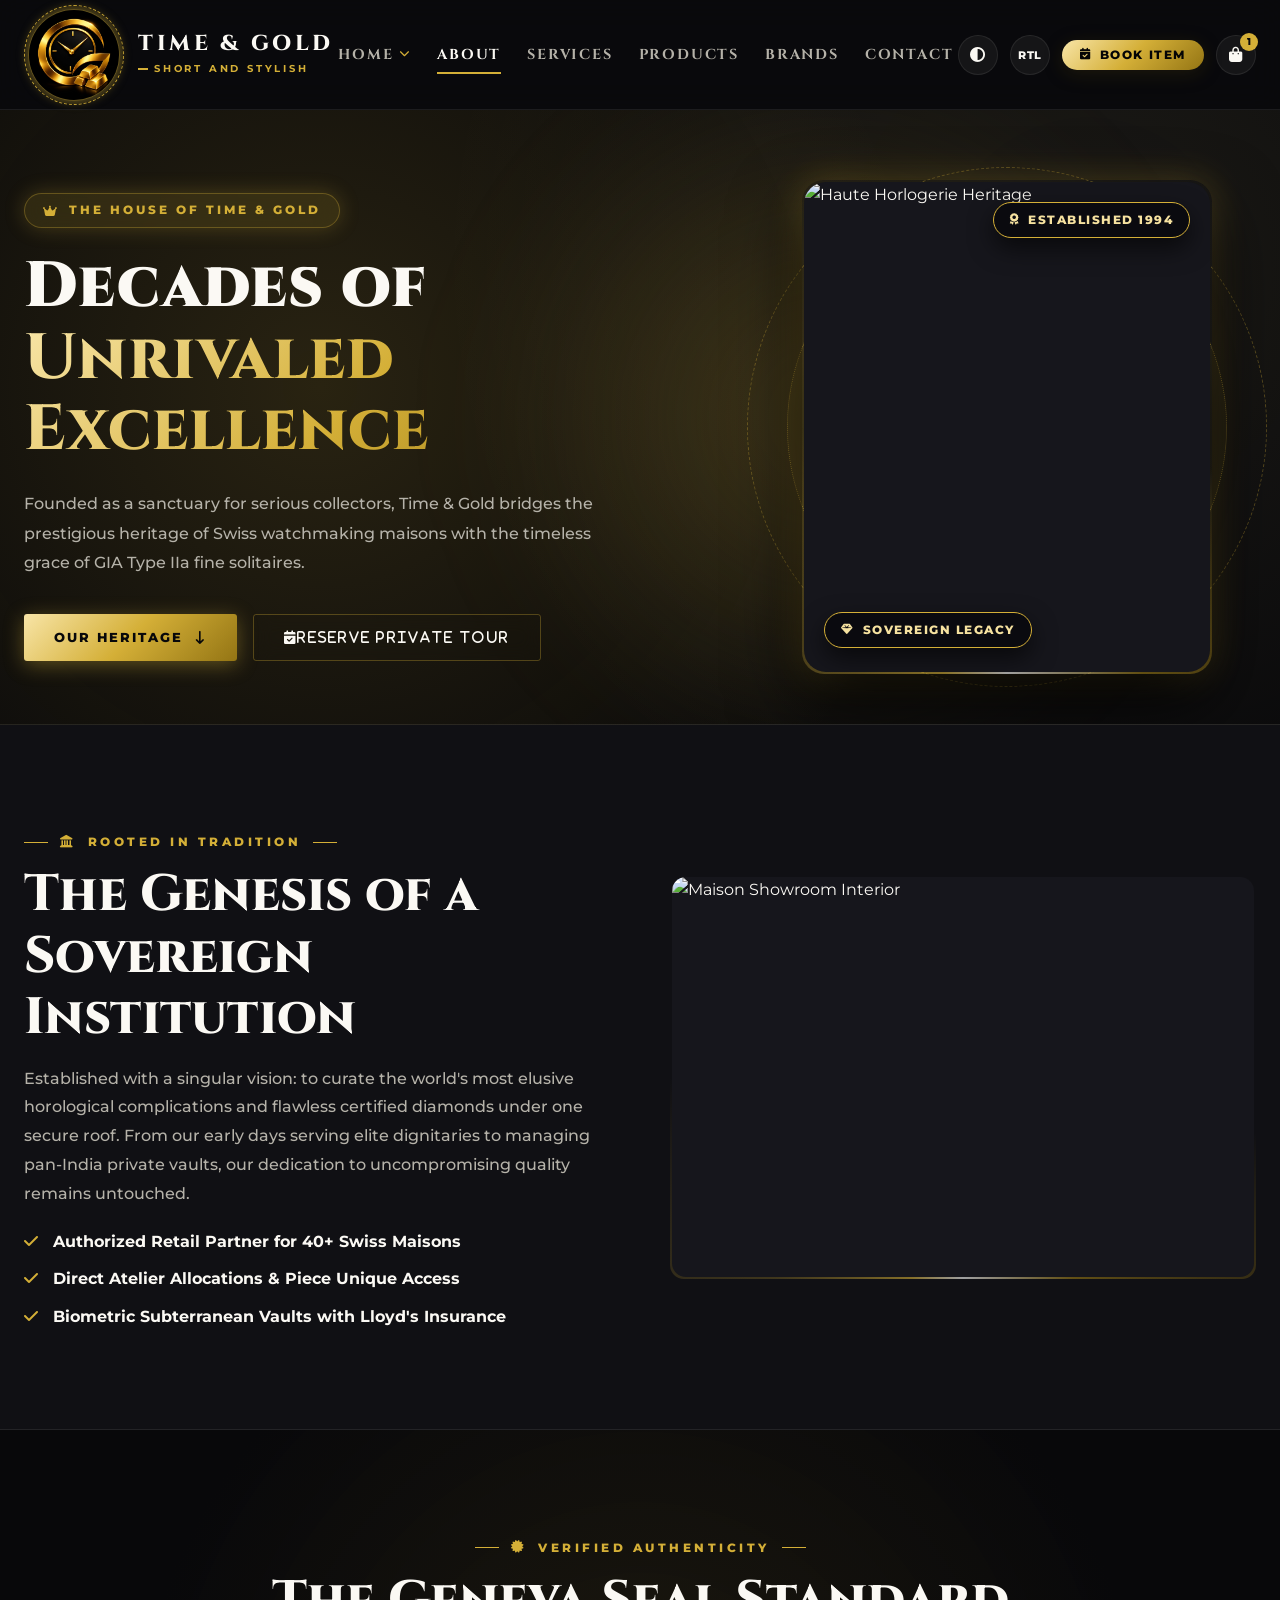
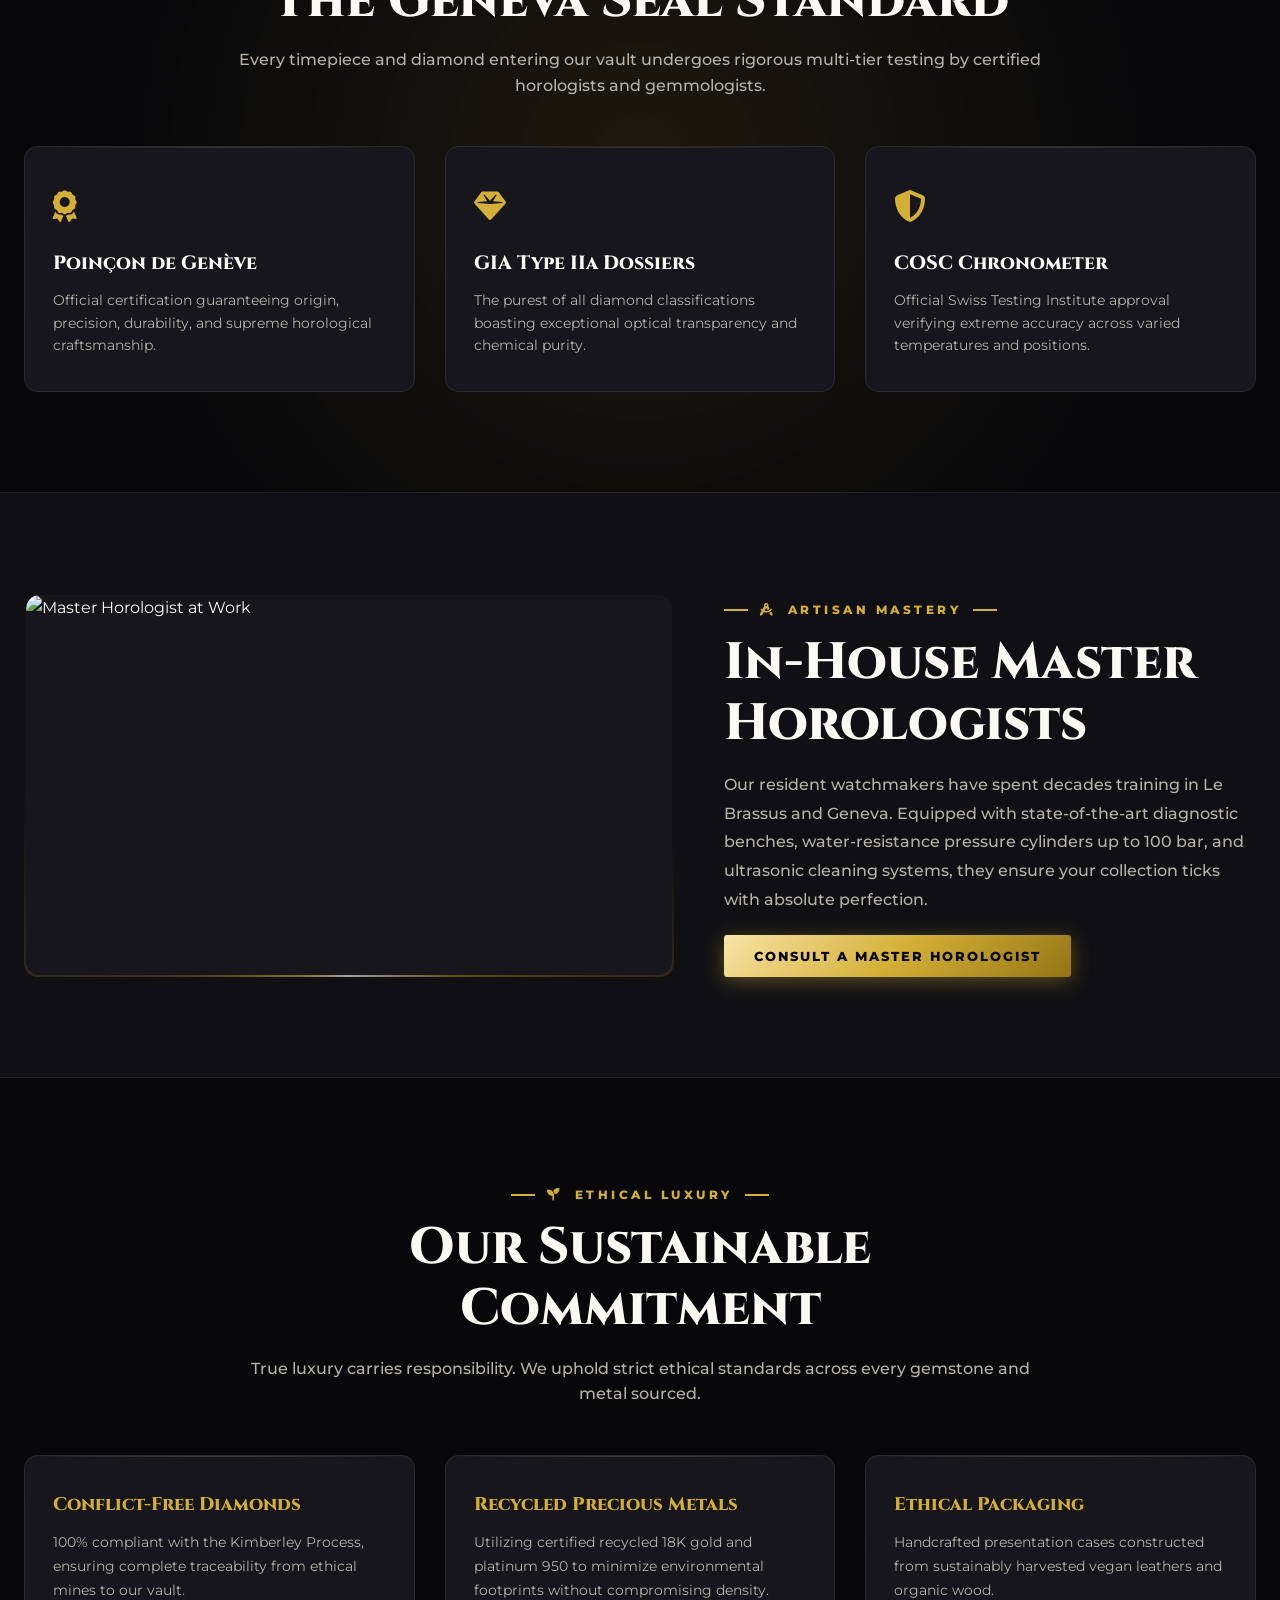
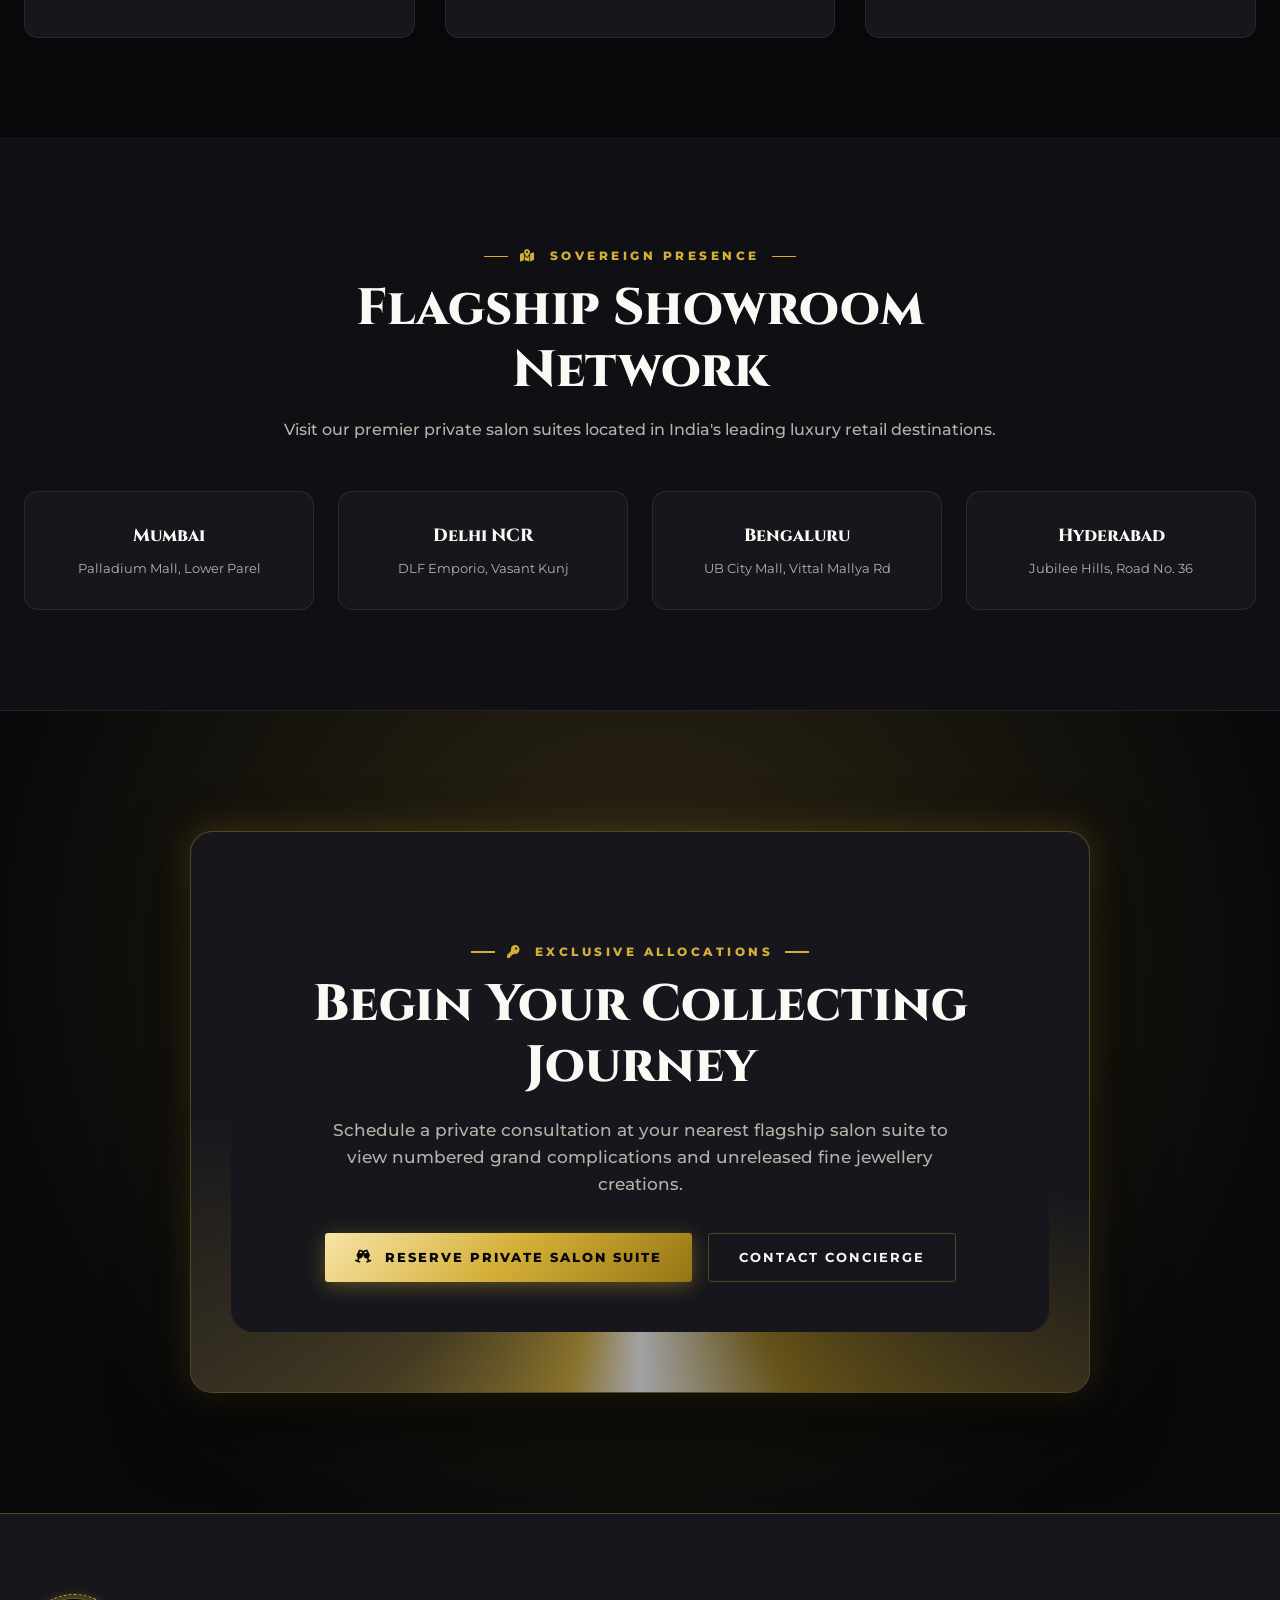
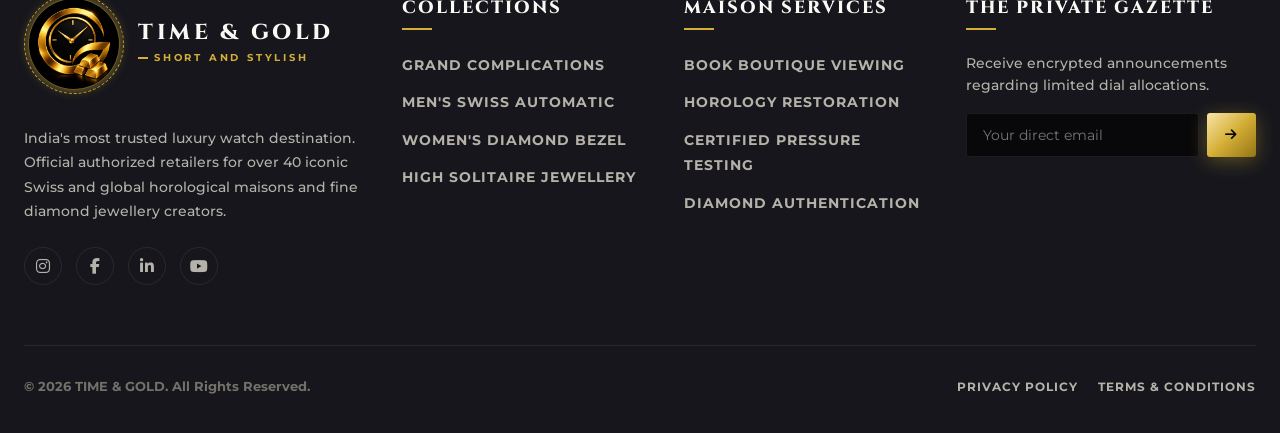
==== commit d3b7c6b8: "Add files via upload" ====
--- a/aboutus.html
+++ b/aboutus.html
@@ -3,17 +3,18 @@
 <head>
   <meta charset="UTF-8" />
   <meta name="viewport" content="width=device-width, initial-scale=1.0" />
-  <title>About Our Heritage | Time &amp; Gold | Watch &amp; Fine Jewellery Showroom</title>
+  <title>About Us | Time &amp; Gold | Watch &amp; Fine Jewellery Showroom</title>
 
   <!-- Google Fonts -->
   <link rel="preconnect" href="https://fonts.googleapis.com" />
   <link rel="preconnect" href="https://fonts.gstatic.com" crossorigin />
-  <link href="https://fonts.googleapis.com/css2?family=Cinzel:wght@400;500;600;700;800&family=Montserrat:wght@300;400;500;600;700;800&display=swap" rel="stylesheet" />
+  <link href="https://fonts.googleapis.com/css2?family=Cinzel:wght@400;500;600;700;800;900&family=Montserrat:wght@300;400;500;600;700;800;900&display=swap" rel="stylesheet" />
   <link rel="icon" type="image/png" href="/df7a79f6-56e5-4fb2-8d94-38247ca04f66.jpg">
+  
   <!-- Font Awesome Icons -->
   <link rel="stylesheet" href="https://cdnjs.cloudflare.com/ajax/libs/font-awesome/6.5.1/css/all.min.css" />
 
-<link rel="stylesheet" href="aboutus.css">
+  <link rel="stylesheet" href="aboutus.css">
 </head>
 <body>
 
@@ -40,23 +41,13 @@
     </defs>
   </svg>
 
-  <!-- Main Luxury Header -->
+  <!-- Site Header -->
   <header class="site-header" id="siteHeader">
     <div class="container header-inner">
-
-      <!-- Header Brand Logo with Image and Vector Fallback -->
-      <a href="/index.html" class="brand-logo" aria-label="Time & Gold Home">
+      <a href="index.html" class="brand-logo" aria-label="Time & Gold Home">
         <div class="brand-logo-frame">
           <div class="brand-dial-ring"></div>
-          <img 
-            class="brand-logo-img" 
-            src="/df7a79f6-56e5-4fb2-8d94-38247ca04f66.jpg" 
-            alt="Time & Gold Emblem"
-            onerror="this.style.display='none'; this.nextElementSibling.style.display='block';"
-          />
-          <svg class="brand-logo-img" viewBox="0 0 100 100" fill="none" role="img" aria-label="Time & Gold Emblem" style="display: none;">
-            <use href="#brandHorologyEmblem" />
-          </svg>
+          <img class="brand-logo-img" src="/348ff6b1-04ec-484f-9048-3adbe8c20263.jpg" alt="Time & Gold Emblem" />
         </div>
         <div class="brand-text">
           <span class="brand-name">Time &amp; Gold</span>
@@ -64,249 +55,249 @@
         </div>
       </a>
 
-      <!-- Navigation Menu -->
       <nav>
         <ul class="nav-menu" id="navMenu">
-          <li class="nav-item has-dropdown" id="homeNavItem">
+           <li class="nav-item has-dropdown" id="homeNavItem">
             <a href="/index.html" class="nav-link" id="homeDropdownBtn" aria-haspopup="true" aria-expanded="false">
               <span>Home</span>
               <i class="fa-solid fa-chevron-down nav-dropdown-chevron"></i>
             </a>
+
+            <!-- Luxury Home Sub-links Dropdown Menu -->
             <ul class="dropdown-vault-menu" id="homeDropdownMenu">
-              <li class="dropdown-vault-item">
+          <li class="dropdown-vault-item">
                 <a href="/index.html" class="dropdown-vault-link">
-                  <i class="fa-solid fa-home"></i>
+                  <i class="fa-solid fa-house"></i>
                   <div class="dropdown-vault-info">
                     <span class="dropdown-vault-title">Home-1</span>
                   </div>
                 </a>
               </li>
               <li class="dropdown-vault-item">
-                <a href="/home2.html" class="dropdown-vault-link">
-                  <i class="fa-solid fa-home"></i>
+                <a href="/home2.html" class="dropdown-vault-link" style="background: var(--badge-bg); border-color: var(--border-color);">
+                  <i class="fa-solid fa-house-chimney"></i>
                   <div class="dropdown-vault-info">
-                    <span class="dropdown-vault-title">Home-2</span>
+                    <span class="dropdown-vault-title" style="color: var(--gold-primary);">Home-2</span>
                   </div>
                 </a>
               </li>
             </ul>
           </li>
-
-          <li class="nav-item">
-            <a href="/aboutus.html" class="nav-link active">About</a>
-          </li>
-          <li class="nav-item">
-            <a href="/products.html" class="nav-link">Products</a>
-          </li>
-          <li class="nav-item">
-            <a href="/brands.html" class="nav-link">Brands</a>
-          </li>
-          <li class="nav-item">
-            <a href="/gifting.html" class="nav-link">Gifting</a>
-          </li>
-          <li class="nav-item">
-            <a href="/contact.html" class="nav-link">Contact</a>
-          </li>
+          <li class="nav-item"><a href="aboutus.html" class="nav-link active">About</a></li>
+          <li class="nav-item"><a href="services.html" class="nav-link">Services</a></li>
+          <li class="nav-item"><a href="products.html" class="nav-link">Products</a></li>
+          <li class="nav-item"><a href="brands.html" class="nav-link">Brands</a></li>
+          <li class="nav-item"><a href="contact.html" class="nav-link">Contact</a></li>
         </ul>
       </nav>
 
-      <!-- Action Utilities -->
       <div class="header-actions">
-        <button class="action-btn" id="themeToggleBtn" title="Toggle Light/Dark Theme" aria-label="Toggle Theme">
-          <i class="fa-solid fa-circle-half-stroke"></i>
-        </button>
-        <button class="rtl-circle-btn" id="rtlToggleBtn" title="Toggle Reading Direction (RTL/LTR)">
-          RTL
-        </button>
-        <button class="btn-book-header" id="openBookModalBtn" title="Book a Timepiece or Solitaire Viewing">
-          <i class="fa-solid fa-calendar-check"></i>
-          <span>Book Item</span>
-        </button>
-        <button class="action-btn" id="openCartBtn" title="View Luxury Bag">
-          <i class="fa-solid fa-bag-shopping"></i>
-          <span class="cart-count-badge" id="cartCountBadge">2</span>
-        </button>
-        <button class="mobile-hamburger" id="hamburgerBtn" aria-label="Toggle Navigation Menu">
-          <i class="fa-solid fa-bars"></i>
-        </button>
-      </div>
-
+        <button class="action-btn" id="themeToggleBtn" title="Toggle Light/Dark Theme"><i class="fa-solid fa-circle-half-stroke"></i></button>
+        <button class="rtl-circle-btn" id="rtlToggleBtn">RTL</button>
+        <button class="btn-book-header" id="openBookModalBtn"><i class="fa-solid fa-calendar-check"></i><span>Book Item</span></button>
+        <button class="action-btn" id="openCartBtn"><i class="fa-solid fa-bag-shopping"></i><span class="cart-count-badge" id="cartCountBadge">1</span></button>
+        <button class="mobile-hamburger" id="hamburgerBtn"><i class="fa-solid fa-bars"></i></button>
+      </div>
     </div>
   </header>
 
-  <!-- SECTION 1: ABOUT HERO PHOTO SECTION -->
-  <section class="about-hero-section">
-    <div class="container about-hero-grid">
+  <!-- =========================================================
+        SECTION 1: ABOUT HERO ZENITH SHOWCASE
+        ========================================================= -->
+  <section class="hero-zenith-section" id="heroZenith">
+    <div class="hero-glow-orb"></div>
+    <div class="container hero-zenith-grid">
       <div>
-        <div class="section-subtitle">The House of Horology</div>
-        <h1 class="about-hero-title">
-          A Legacy of <br /><span class="gold-gradient-text">Uncompromised Precision</span>
+        <div class="hero-badge-flag">
+          <i class="fa-solid fa-crown"></i>
+          <span>The House of Time &amp; Gold</span>
+        </div>
+        <h1 class="hero-headline">
+          Decades of <br /><span class="gold-gradient-text">Unrivaled Excellence</span>
         </h1>
-        <p class="about-hero-desc">
-          Founded on generations of devotion to high Swiss watchmaking and certified rare diamond curation, Time &amp; Gold serves as India's preeminent sanctuary for discerning collectors, connoisseurs, and aficionados.
+        <p class="hero-lead-text">
+          Founded as a sanctuary for serious collectors, Time &amp; Gold bridges the prestigious heritage of Swiss watchmaking maisons with the timeless grace of GIA Type IIa fine solitaires.
         </p>
         <div style="display: flex; gap: 16px; flex-wrap: wrap;">
-          <a href="#philosophy" class="btn-gold">
-            <span>Our Philosophy</span>
-            <i class="fa-solid fa-arrow-right"></i>
-          </a>
-          <a href="#salons" class="btn-outline">
-            <i class="fa-solid fa-location-dot"></i>
-            <span>Visit Salons</span>
-          </a>
-        </div>
-      </div>
-      <div class="about-hero-image-frame media-sheen border-glow-wrapper">
-        <div class="border-glow-inner">
-          <img src="https://tse3.mm.bing.net/th/id/OIP.VjG_KpUXAKj-yY_oFqhc8QHaJ3?r=0&w=852&h=1135&rs=1&pid=ImgDetMain&o=7&rm=3" alt="Time & Gold Atelier Heritage" />
-        </div>
-      </div>
-    </div>
-  </section>
-
-  <!-- SECTION 2: PHILOSOPHY & FOUNDATION -->
-  <section class="philosophy-section" id="philosophy">
+          <a href="#heritageSection" class="btn-gold"><span>Our Heritage</span><i class="fa-solid fa-arrow-down-long"></i></a>
+          <button class="btn-outline quick-book-trigger" data-item="Private Salon Suite Allocation"><i class="fa-solid fa-calendar-check"><span>Reserve Private Tour</span></i></button>
+        </div>
+      </div>
+
+      <div class="hero-interactive-stage">
+        <div class="stage-orbit-dial outer"></div>
+        <div class="stage-orbit-dial inner"></div>
+        <div class="hero-floating-card border-glow-wrapper" id="heroInteractiveCard">
+          <div class="border-glow-inner">
+            <div class="hero-card-media media-sheen">
+              <span class="hero-pill-tag top-right"><i class="fa-solid fa-award"></i> Established 1994</span>
+              <img src="https://tse1.explicit.bing.net/th/id/OIP.YBKtxPmQ57LFOfYOc1ihmgHaFj?r=0&rs=1&pid=ImgDetMain&o=7&rm=3" alt="Haute Horlogerie Heritage" class="img-cinematic-zoom" />
+              <span class="hero-pill-tag bottom-left"><i class="fa-solid fa-gem"></i> Sovereign Legacy</span>
+            </div>
+          </div>
+        </div>
+      </div>
+    </div>
+  </section>
+
+  <!-- =========================================================
+        SECTION 2: HERITAGE & ORIGINS
+        ========================================================= -->
+  <section class="heritage-section" id="heritageSection">
+    <div class="container">
+      <div class="heritage-grid">
+        <div>
+          <span class="section-subtitle"><i class="fa-solid fa-landmark"></i> Rooted in Tradition</span>
+          <h2 class="section-title">The Genesis of a Sovereign Institution</h2>
+          <p style="color: var(--text-secondary); line-height: 1.8; margin-bottom: 20px; font-weight: 500;">
+            Established with a singular vision: to curate the world's most elusive horological complications and flawless certified diamonds under one secure roof. From our early days serving elite dignitaries to managing pan-India private vaults, our dedication to uncompromising quality remains untouched.
+          </p>
+          <ul style="list-style: none; display: flex; flex-direction: column; gap: 12px; color: var(--text-primary); font-weight: 700;">
+            <li><i class="fa-solid fa-check" style="color: var(--gold-primary); margin-right: 10px;"></i> Authorized Retail Partner for 40+ Swiss Maisons</li>
+            <li><i class="fa-solid fa-check" style="color: var(--gold-primary); margin-right: 10px;"></i> Direct Atelier Allocations &amp; Piece Unique Access</li>
+            <li><i class="fa-solid fa-check" style="color: var(--gold-primary); margin-right: 10px;"></i> Biometric Subterranean Vaults with Lloyd's Insurance</li>
+          </ul>
+        </div>
+        <div class="border-glow-wrapper" style="border-radius: var(--radius-md);">
+          <div class="border-glow-inner media-sheen" style="height: 400px;">
+            <img src="https://i.pinimg.com/736x/3b/df/e9/3bdfe91a444e5c84a088a1335231ab48.jpg" alt="Maison Showroom Interior" class="img-cinematic-zoom" />
+          </div>
+        </div>
+      </div>
+    </div>
+  </section>
+
+  <!-- =========================================================
+        SECTION 3: GENEVA SEAL & ACCREDITATION
+        ========================================================= -->
+  <section class="accreditation-section">
     <div class="container">
       <div class="section-header">
-        <span class="section-subtitle">Core Pillars</span>
-        <h2 class="section-title">Built Upon Trust &amp; Master Artisanship</h2>
-        <p style="color: var(--text-secondary); font-size: 0.95rem;">
-          Every timepiece and solitaire in our vault represents an unyielding commitment to authenticity, aesthetic excellence, and technical precision.
-        </p>
-      </div>
-
+        <span class="section-subtitle"><i class="fa-solid fa-certificate"></i> Verified Authenticity</span>
+        <h2 class="section-title">The Geneva Seal Standard</h2>
+        <p style="color: var(--text-secondary); font-weight: 500;">Every timepiece and diamond entering our vault undergoes rigorous multi-tier testing by certified horologists and gemmologists.</p>
+      </div>
+      <div class="accreditation-grid">
+        <div class="specular-card">
+          <div style="font-size: 2rem; color: var(--gold-primary); margin-bottom: 16px;"><i class="fa-solid fa-award"></i></div>
+          <h3 style="font-family: var(--font-display); font-size: 1.2rem; margin-bottom: 10px; font-weight: 800;">Poinçon de Genève</h3>
+          <p style="color: var(--text-secondary); font-size: 0.88rem; line-height: 1.6;">Official certification guaranteeing origin, precision, durability, and supreme horological craftsmanship.</p>
+        </div>
+        <div class="specular-card">
+          <div style="font-size: 2rem; color: var(--gold-primary); margin-bottom: 16px;"><i class="fa-solid fa-gem"></i></div>
+          <h3 style="font-family: var(--font-display); font-size: 1.2rem; margin-bottom: 10px; font-weight: 800;">GIA Type IIa Dossiers</h3>
+          <p style="color: var(--text-secondary); font-size: 0.88rem; line-height: 1.6;">The purest of all diamond classifications boasting exceptional optical transparency and chemical purity.</p>
+        </div>
+        <div class="specular-card">
+          <div style="font-size: 2rem; color: var(--gold-primary); margin-bottom: 16px;"><i class="fa-solid fa-shield-halved"></i></div>
+          <h3 style="font-family: var(--font-display); font-size: 1.2rem; margin-bottom: 10px; font-weight: 800;">COSC Chronometer</h3>
+          <p style="color: var(--text-secondary); font-size: 0.88rem; line-height: 1.6;">Official Swiss Testing Institute approval verifying extreme accuracy across varied temperatures and positions.</p>
+        </div>
+      </div>
+    </div>
+  </section>
+
+  <!-- =========================================================
+        SECTION 4: MASTER CRAFTSMEN & ATELIER
+        ========================================================= -->
+  <section class="master-atelier-section">
+    <div class="container">
+      <div class="atelier-duo">
+        <div class="border-glow-wrapper" style="border-radius: var(--radius-md);">
+          <div class="border-glow-inner media-sheen" style="height: 380px;">
+            <img src="https://images.stockcake.com/public/5/9/9/599b38a3-c6b9-4418-981f-d7eb8a9a237f_large/watchmaker-s-skilled-hands-stockcake.jpg" alt="Master Horologist at Work" class="img-cinematic-zoom" />
+          </div>
+        </div>
+        <div>
+          <span class="section-subtitle"><i class="fa-solid fa-compass-drafting"></i> Artisan Mastery</span>
+          <h2 class="section-title">In-House Master Horologists</h2>
+          <p style="color: var(--text-secondary); line-height: 1.8; margin-bottom: 20px; font-weight: 500;">
+            Our resident watchmakers have spent decades training in Le Brassus and Geneva. Equipped with state-of-the-art diagnostic benches, water-resistance pressure cylinders up to 100 bar, and ultrasonic cleaning systems, they ensure your collection ticks with absolute perfection.
+          </p>
+          <button class="btn-gold quick-book-trigger" data-item="Watch Spa & Horology Consultation"><span>Consult a Master Horologist</span></button>
+        </div>
+      </div>
+    </div>
+  </section>
+
+  <!-- =========================================================
+        SECTION 5: PHILOSOPHY OF SUSTAINABILITY
+        ========================================================= -->
+  <section class="philosophy-section">
+    <div class="container">
+      <div class="section-header">
+        <span class="section-subtitle"><i class="fa-solid fa-seedling"></i> Ethical Luxury</span>
+        <h2 class="section-title">Our Sustainable Commitment</h2>
+        <p style="color: var(--text-secondary); font-weight: 500;">True luxury carries responsibility. We uphold strict ethical standards across every gemstone and metal sourced.</p>
+      </div>
       <div class="philosophy-grid">
-        <div class="philosophy-card">
-          <div>
-            <div class="philosophy-icon"><i class="fa-solid fa-shield-halved"></i></div>
-            <h3>100% Authorized Provenance</h3>
-            <p>Direct partnerships with Geneva and Vallée de Joux manufactories guarantee official international warranties and pristine factory delivery.</p>
+        <div class="specular-card">
+          <h3 style="font-family: var(--font-display); font-size: 1.15rem; color: var(--gold-primary); margin-bottom: 12px; font-weight: 800;">Conflict-Free Diamonds</h3>
+          <p style="color: var(--text-secondary); font-size: 0.88rem; line-height: 1.7;">100% compliant with the Kimberley Process, ensuring complete traceability from ethical mines to our vault.</p>
+        </div>
+        <div class="specular-card">
+          <h3 style="font-family: var(--font-display); font-size: 1.15rem; color: var(--gold-primary); margin-bottom: 12px; font-weight: 800;">Recycled Precious Metals</h3>
+          <p style="color: var(--text-secondary); font-size: 0.88rem; line-height: 1.7;">Utilizing certified recycled 18K gold and platinum 950 to minimize environmental footprints without compromising density.</p>
+        </div>
+        <div class="specular-card">
+          <h3 style="font-family: var(--font-display); font-size: 1.15rem; color: var(--gold-primary); margin-bottom: 12px; font-weight: 800;">Ethical Packaging</h3>
+          <p style="color: var(--text-secondary); font-size: 0.88rem; line-height: 1.7;">Handcrafted presentation cases constructed from sustainably harvested vegan leathers and organic wood.</p>
+        </div>
+      </div>
+    </div>
+  </section>
+
+  <!-- =========================================================
+        SECTION 6: PAN-INDIA SHOWROOM NETWORK
+        ========================================================= -->
+  <section class="network-section">
+    <div class="container">
+      <div class="section-header">
+        <span class="section-subtitle"><i class="fa-solid fa-map-location-dot"></i> Sovereign Presence</span>
+        <h2 class="section-title">Flagship Showroom Network</h2>
+        <p style="color: var(--text-secondary); font-weight: 500;">Visit our premier private salon suites located in India's leading luxury retail destinations.</p>
+      </div>
+      <div class="network-grid">
+        <div class="network-card">
+          <h4 style="font-family: var(--font-display); font-size: 1.1rem; margin-bottom: 8px; font-weight: 800;">Mumbai</h4>
+          <p style="color: var(--text-secondary); font-size: 0.82rem;">Palladium Mall, Lower Parel</p>
+        </div>
+        <div class="network-card">
+          <h4 style="font-family: var(--font-display); font-size: 1.1rem; margin-bottom: 8px; font-weight: 800;">Delhi NCR</h4>
+          <p style="color: var(--text-secondary); font-size: 0.82rem;">DLF Emporio, Vasant Kunj</p>
+        </div>
+        <div class="network-card">
+          <h4 style="font-family: var(--font-display); font-size: 1.1rem; margin-bottom: 8px; font-weight: 800;">Bengaluru</h4>
+          <p style="color: var(--text-secondary); font-size: 0.82rem;">UB City Mall, Vittal Mallya Rd</p>
+        </div>
+        <div class="network-card">
+          <h4 style="font-family: var(--font-display); font-size: 1.1rem; margin-bottom: 8px; font-weight: 800;">Hyderabad</h4>
+          <p style="color: var(--text-secondary); font-size: 0.82rem;">Jubilee Hills, Road No. 36</p>
+        </div>
+      </div>
+    </div>
+  </section>
+
+  <!-- =========================================================
+        SECTION 7: CALL TO ACTION (CTA) ALLOCATION
+        ========================================================= -->
+  <section class="about-cta-section">
+    <div class="container">
+      <div class="border-glow-wrapper about-cta-box">
+        <div class="border-glow-inner" style="padding: 50px 30px; align-items: center;">
+          <span class="section-subtitle"><i class="fa-solid fa-key"></i> Exclusive Allocations</span>
+          <h2 class="section-title" style="margin-bottom: 20px;">Begin Your Collecting Journey</h2>
+          <p style="color: var(--text-secondary); font-size: 1.05rem; max-width: 650px; margin-bottom: 35px; font-weight: 500;">
+            Schedule a private consultation at your nearest flagship salon suite to view numbered grand complications and unreleased fine jewellery creations.
+          </p>
+          <div style="display: flex; gap: 16px; flex-wrap: wrap; justify-content: center;">
+            <button class="btn-gold quick-book-trigger" data-item="VIP Private Salon Suite Consultation">
+              <i class="fa-solid fa-champagne-glasses"></i><span>Reserve Private Salon Suite</span>
+            </button>
+            <a href="contact.html" class="btn-outline"><span>Contact Concierge</span></a>
           </div>
         </div>
-
-        <div class="philosophy-card">
-          <div>
-            <div class="philosophy-icon"><i class="fa-solid fa-microscope"></i></div>
-            <h3>Rigorous Diagnostic Testing</h3>
-            <p>Each watch undergoes 360-hour temperature, amplitude, and 100-bar pressure testing by our Geneva-accredited resident watchmakers.</p>
-          </div>
-        </div>
-
-        <div class="philosophy-card">
-          <div>
-            <div class="philosophy-icon"><i class="fa-solid fa-gem"></i></div>
-            <h3>GIA Certified Solitaires</h3>
-            <p>Our fine jewellery division selects exclusively Type IIa diamond solitaires featuring Triple Excellent cut grades and flawless clarity.</p>
-          </div>
-        </div>
-      </div>
-    </div>
-  </section>
-
-  <!-- SECTION 3: SWISS HOROLOGY PARTNERSHIPS -->
-  <section class="partnerships-section">
-    <div class="container partnerships-grid">
-      <div class="partnerships-content">
-        <span class="section-subtitle">Global Alliances</span>
-        <h3>Direct Authorized Retailer for Over 40 Iconic Swiss Maisons</h3>
-        <p>
-          From independent grand complication ateliers producing numbered tourbillons to historic houses defining luxury chronometry, Time &amp; Gold maintains exclusive retail rights across India.
-        </p>
-        <p>
-          Our clients enjoy priority allocation for highly limited annual production runs, bespoke dial configurations, and VIP invitations to international horological exhibitions.
-        </p>
-        <a href="/brands.html" class="btn-gold" style="margin-top: 10px;">
-          <span>Explore All 40+ Brands</span>
-          <i class="fa-solid fa-arrow-right"></i>
-        </a>
-      </div>
-      <div class="partnerships-visual media-sheen border-glow-wrapper">
-        <div class="border-glow-inner">
-          <img src="https://p1.liveauctioneers.com/8184/247554/129520619_1_x.jpg?height=512&quality=70&version=1653366361" alt="Swiss Horology Showcase" />
-        </div>
-      </div>
-    </div>
-  </section>
-
-  <!-- SECTION 4: MASTER CRAFTSMEN & ATELIER -->
-  <section class="atelier-craft-section">
-    <div class="container">
-      <div class="section-header">
-        <span class="section-subtitle">The Human Touch</span>
-        <h2 class="section-title">Master Watchmakers &amp; Gem Setters</h2>
-        <p style="color: var(--text-secondary); font-size: 0.95rem;">
-          Behind every complex movement and micro-pavé setting stands decades of accumulated generational expertise.
-        </p>
-      </div>
-
-      <div class="craft-stats-grid">
-        <div class="craft-stat-box">
-          <h4>40+</h4>
-          <p>Global Brands</p>
-        </div>
-        <div class="craft-stat-box">
-          <h4>65+</h4>
-          <p>Pan-India Salons</p>
-        </div>
-        <div class="craft-stat-box">
-          <h4>30+</h4>
-          <p>Years of Heritage</p>
-        </div>
-        <div class="craft-stat-box">
-          <h4>100%</h4>
-          <p>Certified Original</p>
-        </div>
-      </div>
-    </div>
-  </section>
-
-  <!-- SECTION 5: CERTIFIED GIA & DIAMOND SOURCING -->
-  <section class="gia-section">
-    <div class="container">
-      <div class="gia-card-wrap border-glow-wrapper">
-        <div class="border-glow-inner" style="padding: 40px; background: var(--bg-surface-elevated);">
-          <span class="section-subtitle">Haute Joaillerie Atelier</span>
-          <h3 style="font-family: var(--font-display); font-size: 2rem; margin-bottom: 18px; font-weight: 700;">
-            The Art of Rare Diamond Sourcing
-          </h3>
-          <p style="color: var(--text-secondary); line-height: 1.75; margin-bottom: 24px;">
-            We adhere to strict ethical sourcing guidelines under the Kimberley Process. Every diamond exceeding 1 carat is accompanied by an independent Gemological Institute of America (GIA) report detailing its laser-inscribed girdle and optical symmetry.
-          </p>
-          <a href="/products.html" class="btn-outline">
-            <span>Browse High Jewellery Vault</span>
-            <i class="fa-solid fa-arrow-right"></i>
-          </a>
-        </div>
-        <div class="media-sheen" style="height: 100%; min-height: 360px;">
-          <img src="https://somethingaboutrocks.com/wp-content/uploads/2023/07/SUNRISE-Graff-Yellow-Diamond-Necklace-Close-Up-2.jpeg" alt="Fine Jewellery Atelier" />
-        </div>
-      </div>
-    </div>
-  </section>
-
-  <!-- SECTION 6: SUSTAINABLE LUXURY & ETHICS -->
-  <section class="ethics-section">
-    <div class="container" style="max-width: 900px; text-align: center;">
-      <span class="section-subtitle">Responsible Stewardship</span>
-      <h2 class="section-title">Sustainable Luxury for Future Generations</h2>
-      <p style="color: var(--text-secondary); font-size: 1.02rem; line-height: 1.8; margin-top: 20px;">
-        We believe true luxury must coexist with environmental consciousness and social responsibility. From energy-efficient flagship salons utilizing 100% LED architectural lighting to conflict-free precious metal recycling and ethical gemstone procurement, Time &amp; Gold safeguards the integrity of both our craft and our planet.
-      </p>
-    </div>
-  </section>
-
-  <!-- SECTION 7: PRIVATE SALON INVITATION -->
-  <section class="invite-section" id="salons">
-    <div class="container invite-box">
-      <span class="section-subtitle">Personalized Concierge</span>
-      <h2 class="section-title">Experience Our Flagship Salons</h2>
-      <p style="color: var(--text-secondary); font-size: 1rem; line-height: 1.7; margin-bottom: 34px;">
-        Visit our private collector lounges in Mumbai, Delhi, Bengaluru, and Hyderabad. Enjoy champagne hospitality and one-on-one consultations with our senior horologists.
-      </p>
-      <button class="btn-gold" id="bookConsultationBtn">
-        <i class="fa-solid fa-calendar-check"></i>
-        <span>Schedule Private Appointment</span>
-      </button>
+      </div>
     </div>
   </section>
 
@@ -314,30 +305,18 @@
   <footer class="site-footer">
     <div class="container">
       <div class="footer-top-grid">
-
         <div class="footer-about">
-          <a href="/index.html" class="brand-logo" style="margin-bottom: 16px;" aria-label="Time & Gold Home">
+          <a href="index.html" class="brand-logo" style="margin-bottom: 16px;" aria-label="Time & Gold Home">
             <div class="brand-logo-frame">
               <div class="brand-dial-ring"></div>
-              <img 
-                class="brand-logo-img" 
-                src="/df7a79f6-56e5-4fb2-8d94-38247ca04f66.jpg" 
-                alt="Time & Gold Emblem"
-                onerror="this.style.display='none'; this.nextElementSibling.style.display='block';"
-              />
-              <svg class="brand-logo-img" viewBox="0 0 100 100" fill="none" role="img" aria-label="Time & Gold Emblem" style="display: none;">
-                <use href="#brandHorologyEmblem" />
-              </svg>
+              <img class="brand-logo-img" src="/348ff6b1-04ec-484f-9048-3adbe8c20263.jpg" alt="Time & Gold Emblem" />
             </div>
             <div class="brand-text">
               <span class="brand-name">Time &amp; Gold</span>
               <span class="brand-sub">Short and Stylish</span>
             </div>
           </a>
-
-          <p>
-            India's most trusted luxury watch destination. Official authorized retailers for over 40 iconic Swiss and global horological maisons and fine diamond jewellery creators.
-          </p>
+          <p>India's most trusted luxury watch destination. Official authorized retailers for over 40 iconic Swiss and global horological maisons and fine diamond jewellery creators.</p>
           <div class="footer-socials">
             <a href="#" class="social-icon-btn" aria-label="Instagram"><i class="fa-brands fa-instagram"></i></a>
             <a href="#" class="social-icon-btn" aria-label="Facebook"><i class="fa-brands fa-facebook-f"></i></a>
@@ -345,51 +324,38 @@
             <a href="#" class="social-icon-btn" aria-label="YouTube"><i class="fa-brands fa-youtube"></i></a>
           </div>
         </div>
-
         <div>
           <h4 class="footer-heading">Collections</h4>
           <ul class="footer-links">
-            <li><a href="/products.html" class="footer-link">Grand Complications</a></li>
-            <li><a href="/products.html" class="footer-link">Men's Swiss Automatic</a></li>
-            <li><a href="/products.html" class="footer-link">Women's Diamond Bezel</a></li>
-            <li><a href="/products.html" class="footer-link">High Solitaire Jewellery</a></li>
-            <li><a href="/aboutus.html" class="footer-link">Calibre Architecture</a></li>
+            <li><a href="products.html" class="footer-link">Grand Complications</a></li>
+            <li><a href="products.html" class="footer-link">Men's Swiss Automatic</a></li>
+            <li><a href="products.html" class="footer-link">Women's Diamond Bezel</a></li>
+            <li><a href="products.html" class="footer-link">High Solitaire Jewellery</a></li>
           </ul>
         </div>
-
         <div>
           <h4 class="footer-heading">Maison Services</h4>
           <ul class="footer-links">
-            <li><a href="/contact.html" class="footer-link">Book Boutique Viewing</a></li>
-            <li><a href="/aboutus.html" class="footer-link">Horology Restoration</a></li>
-            <li><a href="/contact.html" class="footer-link">Certified Pressure Testing</a></li>
-            <li><a href="/aboutus.html" class="footer-link">Diamond Authentication</a></li>
-            <li><a href="/contact.html" class="footer-link">Corporate Gifting</a></li>
+            <li><a href="contact.html" class="footer-link">Book Boutique Viewing</a></li>
+            <li><a href="aboutus.html" class="footer-link">Horology Restoration</a></li>
+            <li><a href="contact.html" class="footer-link">Certified Pressure Testing</a></li>
+            <li><a href="products.html" class="footer-link">Diamond Authentication</a></li>
           </ul>
         </div>
-
         <div>
           <h4 class="footer-heading">The Private Gazette</h4>
-          <p style="font-size: 0.85rem; color: var(--text-secondary); margin-bottom: 14px; font-weight: 500;">
-            Receive encrypted announcements regarding limited dial allocations and salon previews.
-          </p>
+          <p style="font-size: 0.88rem; color: var(--text-secondary); margin-bottom: 14px; font-weight: 500;">Receive encrypted announcements regarding limited dial allocations.</p>
           <form class="newsletter-box" onsubmit="event.preventDefault(); alert('You have been enrolled into the Time & Gold VIP Gazette.');">
             <input type="email" class="newsletter-input" placeholder="Your direct email" required />
-            <button type="submit" class="btn-gold" style="padding: 10px 18px;" aria-label="Subscribe">
-              <i class="fa-solid fa-arrow-right"></i>
-            </button>
+            <button type="submit" class="btn-gold" style="padding: 10px 18px;" aria-label="Subscribe"><i class="fa-solid fa-arrow-right"></i></button>
           </form>
         </div>
-
-      </div>
-
+      </div>
       <div class="footer-bottom">
-        <div>
-          &copy; 2026 TIME &amp; GOLD. All Rights Reserved.
-        </div>
+        <div>&copy; 2026 TIME &amp; GOLD. All Rights Reserved.</div>
         <div style="display: flex; gap: 20px;">
-          <a href="#" class="footer-link" style="font-size: 0.75rem;">Privacy Policy</a>
-          <a href="#" class="footer-link" style="font-size: 0.75rem;">Terms &amp; Conditions</a>
+          <a href="#" class="footer-link" style="font-size: 0.78rem;">Privacy Policy</a>
+          <a href="#" class="footer-link" style="font-size: 0.78rem;">Terms &amp; Conditions</a>
         </div>
       </div>
     </div>
@@ -398,44 +364,22 @@
   <!-- Side Cart Drawer -->
   <div class="cart-drawer-overlay" id="cartDrawerOverlay">
     <div class="cart-drawer">
-      <div class="cart-drawer-header">
-        <h3 style="font-family: var(--font-display); font-size: 1.3rem; font-weight: 700; color: var(--text-primary);">Your Luxury Bag</h3>
-        <button id="closeCartBtn" style="font-size: 1.2rem; color: var(--text-muted);"><i class="fa-solid fa-xmark"></i></button>
-      </div>
-
-      <div class="cart-drawer-items" id="cartDrawerItems">
-        <div class="cart-item-row" data-id="1">
-          <div class="cart-item-img">
-            <img src="https://tse2.mm.bing.net/th/id/OIP.ZriLNjGAmTkD_s2fmomHDwHaHa?r=0&rs=1&pid=ImgDetMain&o=7&rm=3" alt="Tourbillon" />
-          </div>
-          <div class="cart-item-info">
-            <h6>Monarch Celestial Tourbillon</h6>
-            <div class="cart-item-price">₹ 1,850,000</div>
-          </div>
-          <button class="remove-cart-item-btn" style="color: var(--text-muted);"><i class="fa-solid fa-trash-can"></i></button>
-        </div>
-
-        <div class="cart-item-row" data-id="2">
-          <div class="cart-item-img">
-            <img src="https://tse3.mm.bing.net/th/id/OIP.LUAqx3h5__U-B2a4av3vqAHaHa?r=0&rs=1&pid=ImgDetMain&o=7&rm=3" alt="Diamond Ring" />
-          </div>
-          <div class="cart-item-info">
-            <h6>Aurelia Cushion Pavé Ring</h6>
-            <div class="cart-item-price">₹ 840,000</div>
-          </div>
-          <button class="remove-cart-item-btn" style="color: var(--text-muted);"><i class="fa-solid fa-trash-can"></i></button>
-        </div>
-      </div>
-
-      <div class="cart-drawer-footer">
-        <div class="cart-subtotal-row">
-          <span>Total Investment</span>
-          <span class="gold-gradient-text" id="cartTotalVal">₹ 2,690,000</span>
-        </div>
-        <button class="btn-gold" style="width: 100%; justify-content: center;" onclick="alert('Redirecting to 256-bit Encrypted Luxury Checkout.');">
-          <span>Proceed To VIP Checkout</span>
-          <i class="fa-solid fa-lock"></i>
-        </button>
+      <div style="display: flex; justify-content: space-between; align-items: center; border-bottom: 1px solid var(--border-color-subtle); padding-bottom: 20px; margin-bottom: 24px;">
+        <h3 style="font-family: var(--font-display); font-size: 1.3rem; font-weight: 800; color: var(--text-primary);">Your Luxury Bag</h3>
+        <button id="closeCartBtn" style="font-size: 1.25rem; color: var(--text-muted);"><i class="fa-solid fa-xmark"></i></button>
+      </div>
+      <div id="cartDrawerItems" style="flex: 1; overflow-y: auto; display: flex; flex-direction: column; gap: 18px;">
+        <div class="cart-item-row" data-price="2450000" style="display: grid; grid-template-columns: 70px 1fr auto; gap: 16px; align-items: center; background: var(--bg-surface-elevated); padding: 12px; border-radius: var(--radius-sm); border: 1px solid var(--border-color-subtle);">
+          <div style="width: 70px; height: 70px; border-radius: var(--radius-xs); overflow: hidden;"><img src="https://cdn.shopify.com/s/files/1/0809/1255/files/AS07983_40940061_BREITLING_AVENGER_A17331-21_0ca48630-8537-44bf-986a-04c4ba417820_2048x2048.jpg?v=1714594922" alt="Watch" /></div>
+          <div><h6 style="font-family: var(--font-display); font-size: 0.95rem; margin-bottom: 4px; color: var(--text-primary); font-weight: 800;">Aethelgard Chrono Tourbillon</h6><div style="font-size: 0.9rem; color: var(--gold-primary); font-weight: 800;">₹ 2,450,000</div></div>
+          <button class="remove-cart-item-btn" title="Remove item" style="color: var(--text-muted); padding: 8px; cursor: pointer;"><i class="fa-solid fa-trash-can"></i></button>
+        </div>
+      </div>
+      <div style="border-top: 1px solid var(--border-color-subtle); padding-top: 24px;">
+        <div style="display: flex; justify-content: space-between; align-items: center; margin-bottom: 20px; font-family: var(--font-display); font-size: 1.2rem; font-weight: 800; color: var(--text-primary);">
+          <span>Total Investment</span><span class="gold-gradient-text" id="cartTotalVal">₹ 2,450,000</span>
+        </div>
+        <button class="btn-gold" style="width: 100%; justify-content: center;" onclick="alert('Redirecting to 256-bit Encrypted Luxury Checkout.');"><span>Proceed To VIP Checkout</span><i class="fa-solid fa-lock"></i></button>
       </div>
     </div>
   </div>
@@ -443,25 +387,22 @@
   <!-- Interactive "Book Item" VIP Reservation Modal -->
   <div class="book-modal-overlay" id="bookModalOverlay">
     <div class="book-modal-dialog">
-      <button class="modal-close-btn" id="closeBookModalBtn" aria-label="Close Booking Window">
-        <i class="fa-solid fa-xmark"></i>
-      </button>
-
-      <div style="text-align: center; margin-bottom: 24px;">
-        <div class="gold-gradient-text" style="font-family: var(--font-display); font-size: 1.45rem; font-weight: 800; letter-spacing: 2px;">
-          TIME &amp; GOLD
-        </div>
-        <div style="font-size: 0.82rem; color: var(--text-secondary); margin-top: 4px; font-weight: 600;">
-          Reserve Private Viewing &amp; Salon Consultation
-        </div>
-      </div>
-
+      <button id="closeBookModalBtn" style="position: absolute; top: 20px; right: 20px; font-size: 1.3rem; color: var(--text-muted);"><i class="fa-solid fa-xmark"></i></button>
+      <a href="index.html" class="brand-logo" style="margin-bottom: 16px;" aria-label="Time & Gold Home">
+        <div class="brand-logo-frame">
+          <div class="brand-dial-ring"></div>
+          <img class="brand-logo-img" src="/348ff6b1-04ec-484f-9048-3adbe8c20263.jpg" alt="Time & Gold Emblem" />
+        </div>
+        <div class="brand-text">
+          <span class="brand-name">Time &amp; Gold</span>
+          <span class="brand-sub">Short and Stylish</span>
+        </div>
+      </a>
       <form id="bookingForm">
         <div class="form-group">
-          <label class="form-label" for="bookItemSelect">Service / Masterpiece</label>
-          <input type="text" id="bookItemSelect" class="form-input" value="Bespoke VIP Salon Consultation" required />
-        </div>
-
+          <label class="form-label" for="bookItemSelect">Selected Service / Appointment</label>
+          <input type="text" id="bookItemSelect" class="form-input" value="VIP Private Salon Suite Consultation" required />
+        </div>
         <div class="form-group">
           <label class="form-label" for="bookSalon">Preferred Salon Location</label>
           <select id="bookSalon" class="form-select">
@@ -471,37 +412,18 @@
             <option value="Hyderabad — Jubilee Hills">Hyderabad — Jubilee Hills Private Estate</option>
           </select>
         </div>
-
         <div style="display: grid; grid-template-columns: 1fr 1fr; gap: 14px;">
-          <div class="form-group">
-            <label class="form-label" for="bookDate">Viewing Date</label>
-            <input type="date" id="bookDate" class="form-input" required />
-          </div>
-          <div class="form-group">
-            <label class="form-label" for="bookTime">Preferred Time</label>
-            <input type="time" id="bookTime" class="form-input" required />
-          </div>
-        </div>
-
-        <div class="form-group">
-          <label class="form-label" for="bookGuestName">Full Name</label>
-          <input type="text" id="bookGuestName" class="form-input" placeholder="e.g. Lord Sterling" required />
-        </div>
-
-        <div class="form-group">
-          <label class="form-label" for="bookContact">Direct Telephone / Mobile</label>
-          <input type="tel" id="bookContact" class="form-input" placeholder="+91 98765 43210" required />
-        </div>
-
-        <button type="submit" class="btn-gold" style="width: 100%; justify-content: center; margin-top: 10px;">
-          <i class="fa-solid fa-champagne-glasses"></i>
-          <span>Confirm Private Appointment</span>
-        </button>
+          <div class="form-group"><label class="form-label" for="bookDate">Viewing Date</label><input type="date" id="bookDate" class="form-input" required /></div>
+          <div class="form-group"><label class="form-label" for="bookTime">Preferred Time</label><input type="time" id="bookTime" class="form-input" required /></div>
+        </div>
+        <div class="form-group"><label class="form-label" for="bookGuestName">Full Name</label><input type="text" id="bookGuestName" class="form-input" placeholder="e.g. Lord Sterling" required /></div>
+        <div class="form-group"><label class="form-label" for="bookContact">Direct Telephone / Mobile</label><input type="tel" id="bookContact" class="form-input" placeholder="+91 98765 43210" required /></div>
+        <button type="submit" class="btn-gold" style="width: 100%; justify-content: center; margin-top: 10px;"><i class="fa-solid fa-champagne-glasses"></i><span>Confirm Private Appointment</span></button>
       </form>
     </div>
   </div>
 
-  <!-- JAVASCRIPT LOGIC & INTERACTION ENGINE -->
+  <!-- JAVASCRIPT LOGIC -->
   <script src="aboutus.js">
    
   </script>
--- a/aboutus.css
+++ b/aboutus.css
@@ -4,8 +4,8 @@
       --transition: all 0.4s cubic-bezier(0.16, 1, 0.3, 1);
       --radius-xs: 3px;
       --radius-sm: 6px;
-      --radius-md: 12px;
-      --radius-lg: 20px;
+      --radius-md: 14px;
+      --radius-lg: 22px;
       --radius-full: 9999px;
 
       --gold-primary: #D4AF37;
@@ -20,42 +20,42 @@
 
     /* Dark Sovereign Theme (Default) */
     html[data-theme="dark"] {
-      --bg-body: #0a0a0c;
-      --bg-surface: #111115;
-      --bg-surface-elevated: #18181f;
-      --bg-glass: rgba(11, 11, 14, 0.88);
-      --border-color: rgba(212, 175, 55, 0.28);
+      --bg-body: #08080a;
+      --bg-surface: #101014;
+      --bg-surface-elevated: #16161c;
+      --bg-glass: rgba(10, 10, 13, 0.90);
+      --border-color: rgba(212, 175, 55, 0.32);
       --border-color-subtle: rgba(255, 255, 255, 0.08);
       --text-primary: #fbf9f4;
-      --text-secondary: #a7a59e;
-      --text-muted: #6f6e67;
-      --shadow-ambient: 0 25px 50px rgba(0, 0, 0, 0.7);
-      --badge-bg: rgba(212, 175, 55, 0.12);
+      --text-secondary: #b5b2a9;
+      --text-muted: #73716a;
+      --shadow-ambient: 0 25px 50px rgba(0, 0, 0, 0.75);
+      --badge-bg: rgba(212, 175, 55, 0.14);
       --card-highlight: rgba(255, 255, 255, 0.03);
-      --glow-light-beam: rgba(246, 226, 160, 0.85);
+      --halo-color: rgba(212, 175, 55, 0.22);
       --gradient-text-filter: none;
     }
 
     /* Ivory Silk Light Theme */
     html[data-theme="light"] {
-      --bg-body: #f7f5ee;
+      --bg-body: #f8f6f0;
       --bg-surface: #ffffff;
-      --bg-surface-elevated: #f0ebe0;
+      --bg-surface-elevated: #f2ede1;
       --bg-glass: rgba(255, 255, 255, 0.95);
-      --border-color: rgba(163, 117, 19, 0.45);
+      --border-color: rgba(163, 117, 19, 0.48);
       --border-color-subtle: rgba(0, 0, 0, 0.12);
       --text-primary: #0d0c0a;
-      --text-secondary: #38352e;
-      --text-muted: #5e5a50;
+      --text-secondary: #3b3830;
+      --text-muted: #615d52;
       --shadow-ambient: 0 25px 50px rgba(0, 0, 0, 0.09);
-      --badge-bg: rgba(212, 175, 55, 0.2);
+      --badge-bg: rgba(212, 175, 55, 0.22);
       --card-highlight: rgba(184, 134, 11, 0.06);
-      --glow-light-beam: rgba(184, 134, 11, 0.95);
       --gold-primary: #a37513;
       --gold-light: #7b5505;
       --gold-dark: #573c03;
       --gold-gradient: linear-gradient(135deg, #b8860b 0%, #d4af37 40%, #7b5505 100%);
       --diamond-gradient: linear-gradient(135deg, #cf9b15 0%, #d4af37 45%, #8a6200 100%);
+      --halo-color: rgba(163, 117, 19, 0.18);
       --gradient-text-filter: drop-shadow(0 1px 1px rgba(0, 0, 0, 0.15));
     }
 
@@ -115,12 +115,12 @@
       -webkit-text-fill-color: transparent;
       display: inline-block;
       filter: var(--gradient-text-filter);
-      font-weight: 700;
+      font-weight: 800;
     }
 
     .section-header {
       text-align: center;
-      max-width: 780px;
+      max-width: 820px;
       margin-inline: auto;
       margin-bottom: 48px;
     }
@@ -130,11 +130,11 @@
       letter-spacing: 3.5px;
       text-transform: uppercase;
       color: var(--gold-primary);
-      margin-bottom: 10px;
-      font-weight: 700;
+      margin-bottom: 12px;
+      font-weight: 800;
       display: inline-flex;
       align-items: center;
-      gap: 10px;
+      gap: 12px;
     }
 
     .section-subtitle::before, .section-subtitle::after {
@@ -146,17 +146,17 @@
 
     .section-title {
       font-family: var(--font-display);
-      font-size: clamp(2rem, 3.8vw, 2.9rem);
+      font-size: clamp(2.1rem, 4vw, 3.2rem);
       margin-bottom: 16px;
       line-height: 1.2;
-      font-weight: 700;
-      color: var(--text-primary);
-    }
-
-    /* Buttons */
+      font-weight: 800;
+      color: var(--text-primary);
+    }
+
+    /* BUTTONS */
     .btn-gold {
       background: var(--gold-gradient);
-      color: #0a0a0c;
+      color: #08080a;
       padding: 13px 30px;
       font-size: 0.82rem;
       font-weight: 800;
@@ -166,15 +166,29 @@
       display: inline-flex;
       align-items: center;
       gap: 12px;
-      box-shadow: 0 4px 20px rgba(212, 175, 55, 0.35);
+      box-shadow: 0 4px 20px rgba(212, 175, 55, 0.38);
       position: relative;
       overflow: hidden;
       z-index: 1;
     }
 
+    .btn-gold::before {
+      content: '';
+      position: absolute;
+      inset: 0;
+      background: #ffffff;
+      opacity: 0;
+      transition: var(--transition);
+      z-index: -1;
+    }
+
+    .btn-gold:hover::before {
+      opacity: 0.28;
+    }
+
     .btn-gold:hover {
       transform: translateY(-2px);
-      box-shadow: 0 8px 25px rgba(212, 175, 55, 0.55);
+      box-shadow: 0 8px 28px rgba(212, 175, 55, 0.6);
     }
 
     .btn-outline {
@@ -195,7 +209,7 @@
     .btn-outline:hover {
       border-color: var(--gold-primary);
       color: var(--gold-primary);
-      background: rgba(212, 175, 55, 0.1);
+      background: rgba(212, 175, 55, 0.12);
       transform: translateY(-2px);
     }
 
@@ -214,7 +228,7 @@
 
     .site-header.scrolled {
       border-bottom-color: var(--border-color);
-      box-shadow: 0 10px 30px rgba(0, 0, 0, 0.4);
+      box-shadow: 0 10px 30px rgba(0, 0, 0, 0.45);
     }
 
     .header-inner {
@@ -245,7 +259,7 @@
     .brand-dial-ring {
       position: absolute;
       inset: 0;
-      border-radius: 80%;
+      border-radius: 50%;
       border: 1.5px dashed var(--gold-primary);
       animation: rotateDial 22s linear infinite;
       opacity: 0.9;
@@ -323,7 +337,7 @@
       background: var(--gold-primary);
     }
 
-    /* NAVIGATION BAR & HOME DROPDOWN */
+    /* NAVIGATION */
     .nav-menu {
       display: flex;
       align-items: center;
@@ -343,7 +357,7 @@
       color: var(--text-secondary);
       position: relative;
       font-family: var(--font-display);
-      padding-block: 12px;
+      padding-block: 10px;
       display: inline-flex;
       align-items: center;
       gap: 6px;
@@ -367,7 +381,6 @@
     .nav-link:hover::after, .nav-link.active::after {
       width: 100%;
     }
-
     /* Home Dropdown Styling */
     .nav-item.has-dropdown {
       position: relative;
@@ -465,13 +478,35 @@
       transition: color 0.3s ease;
     }
 
+    .dropdown-vault-sub {
+      font-size: 0.68rem;
+      color: var(--text-muted);
+      letter-spacing: 0.5px;
+      margin-top: 2px;
+      font-weight: 500;
+      transition: color 0.3s ease;
+    }
+
     .dropdown-vault-link:hover {
       background: var(--badge-bg);
       border-color: var(--border-color);
       transform: translateX(4px);
     }
 
-    /* Header Actions */
+    .dropdown-vault-link:hover i {
+      transform: scale(1.18);
+      color: var(--gold-light);
+    }
+
+    .dropdown-vault-link:hover .dropdown-vault-title {
+      color: var(--gold-primary);
+    }
+
+    .dropdown-vault-link:hover .dropdown-vault-sub {
+      color: var(--text-secondary);
+    }
+
+
     .header-actions {
       display: flex;
       align-items: center;
@@ -487,7 +522,7 @@
       justify-content: center;
       border: 1px solid var(--border-color-subtle);
       color: var(--text-primary);
-      font-size: 0.9rem;
+      font-size: 0.95rem;
       background: rgba(255, 255, 255, 0.05);
       position: relative;
       transition: var(--transition);
@@ -497,7 +532,7 @@
       border-color: var(--gold-primary);
       color: var(--gold-primary);
       transform: translateY(-2px);
-      box-shadow: 0 0 12px rgba(212, 175, 55, 0.35);
+      box-shadow: 0 0 14px rgba(212, 175, 55, 0.4);
     }
 
     .rtl-circle-btn {
@@ -520,13 +555,13 @@
       border-color: var(--gold-primary);
       color: var(--gold-primary);
       transform: translateY(-2px);
-      box-shadow: 0 0 12px rgba(212, 175, 55, 0.35);
+      box-shadow: 0 0 14px rgba(212, 175, 55, 0.4);
     }
 
     .btn-book-header {
       background: var(--gold-gradient);
       color: #040405;
-      padding: 9px 20px;
+      padding: 8px 18px;
       font-size: 0.73rem;
       font-weight: 800;
       letter-spacing: 1.6px;
@@ -542,10 +577,10 @@
 
     .btn-book-header:hover {
       transform: translateY(-2px);
-      box-shadow: 0 6px 22px rgba(212, 175, 55, 0.55);
-      filter: brightness(1.06);
-    }
-
+      box-shadow: 0 6px 22px rgba(212, 175, 55, 0.6);
+      filter: brightness(1.08);
+    }
+    
     html[data-theme="light"] .btn-book-header {
       color: #ffffff;
     }
@@ -568,12 +603,99 @@
 
     .mobile-hamburger {
       display: none;
-      font-size: 1.3rem;
+      font-size: 1.35rem;
       color: var(--text-primary);
       margin-left: 8px;
     }
 
-    /* SHEEN & LIGHTING EFFECTS */
+    /* ANIMATED LIGHTING & GLOW SYSTEM */
+    .border-glow-wrapper {
+      position: relative;
+      border-radius: inherit;
+      padding: 2px;
+      isolation: isolate;
+      overflow: hidden;
+      transition: transform 0.4s ease, box-shadow 0.4s ease;
+    }
+
+    .border-glow-wrapper::before {
+      content: '';
+      position: absolute;
+      top: -50%;
+      left: -50%;
+      width: 200%;
+      height: 200%;
+      background: conic-gradient(
+        from 0deg,
+        transparent 0%,
+        transparent 28%,
+        var(--gold-dark) 42%,
+        #ffffff 50%,
+        var(--gold-primary) 54%,
+        rgba(212, 175, 55, 0.4) 62%,
+        transparent 75%,
+        transparent 100%
+      );
+      animation: rotateGlowBeam 6.5s linear infinite;
+      z-index: -2;
+      opacity: 0.6;
+      transition: opacity 0.5s ease, filter 0.5s ease;
+    }
+
+    .border-glow-wrapper:hover::before {
+      opacity: 1;
+      filter: drop-shadow(0 0 16px var(--gold-primary));
+      animation-duration: 3s;
+    }
+
+    .border-glow-inner {
+      position: relative;
+      background: var(--bg-surface-elevated);
+      border-radius: inherit;
+      height: 100%;
+      width: 100%;
+      z-index: 1;
+      overflow: hidden;
+      display: flex;
+      flex-direction: column;
+    }
+
+    .specular-card {
+      position: relative;
+      border-radius: var(--radius-md);
+      background: var(--bg-surface-elevated);
+      padding: 34px 28px;
+      border: 1px solid var(--border-color-subtle);
+      transition: var(--transition);
+      overflow: hidden;
+    }
+
+    .specular-card::before {
+      content: '';
+      position: absolute;
+      inset: -1.5px;
+      border-radius: inherit;
+      padding: 1.5px;
+      background: radial-gradient(350px circle at var(--mouse-x, 50%) var(--mouse-y, 50%), rgba(248, 229, 167, 0.9), transparent 60%);
+      -webkit-mask: linear-gradient(#fff 0 0) content-box, linear-gradient(#fff 0 0);
+      -webkit-mask-composite: xor;
+      mask-composite: exclude;
+      opacity: 0.35;
+      pointer-events: none;
+      transition: opacity 0.4s ease;
+      z-index: 2;
+    }
+
+    .specular-card:hover::before {
+      opacity: 1;
+    }
+
+    .specular-card:hover {
+      transform: translateY(-8px);
+      box-shadow: 0 22px 48px rgba(0, 0, 0, 0.65), 0 0 24px rgba(212, 175, 55, 0.25);
+      border-color: rgba(212, 175, 55, 0.5);
+    }
+
     .media-sheen {
       position: relative;
       overflow: hidden;
@@ -589,9 +711,9 @@
       background: linear-gradient(
         115deg,
         transparent 40%,
-        rgba(246, 226, 160, 0.1) 46%,
-        rgba(255, 255, 255, 0.42) 50%,
-        rgba(212, 175, 55, 0.22) 54%,
+        rgba(246, 226, 160, 0.15) 46%,
+        rgba(255, 255, 255, 0.6) 50%,
+        rgba(212, 175, 55, 0.35) 54%,
         transparent 60%
       );
       transform: translateX(-100%) rotate(25deg);
@@ -604,44 +726,16 @@
       transform: translateX(100%) rotate(25deg);
     }
 
-    .border-glow-wrapper {
-      position: relative;
-      border-radius: inherit;
-      padding: 1.5px;
-      isolation: isolate;
-      overflow: hidden;
-    }
-
-    .border-glow-wrapper::before {
-      content: '';
-      position: absolute;
-      top: -50%;
-      left: -50%;
-      width: 200%;
-      height: 200%;
-      background: conic-gradient(
-        from 0deg,
-        transparent 0%,
-        transparent 35%,
-        var(--gold-dark) 48%,
-        #ffffff 50%,
-        var(--gold-primary) 52%,
-        transparent 65%,
-        transparent 100%
-      );
-      animation: rotateGlowBeam 7s linear infinite;
-      z-index: -2;
-      opacity: 0.55;
-    }
-
-    .border-glow-inner {
-      position: relative;
-      background: var(--bg-surface-elevated);
-      border-radius: inherit;
-      height: 100%;
-      width: 100%;
-      z-index: 1;
-      overflow: hidden;
+    .img-cinematic-zoom {
+      transition: transform 0.9s cubic-bezier(0.16, 1, 0.3, 1), filter 0.6s ease;
+      transform: scale(1) translateZ(0);
+      will-change: transform, filter;
+    }
+
+    .specular-card:hover .img-cinematic-zoom,
+    .border-glow-wrapper:hover .img-cinematic-zoom {
+      transform: scale(1.08) translateY(-4px);
+      filter: contrast(1.08) brightness(1.05);
     }
 
     @keyframes rotateGlowBeam {
@@ -654,59 +748,208 @@
       to { transform: rotate(360deg); }
     }
 
-    @keyframes gentleFloat {
+    @keyframes floatHeroCard {
       0%, 100% { transform: translateY(0px) rotate(0deg); }
-      50% { transform: translateY(-10px) rotate(0.5deg); }
-    }
-
-    /* ABOUT HERO PHOTO SECTION (Section 1) */
-    .about-hero-section {
-      min-height: 70vh;
-      position: relative;
-      display: flex;
-      align-items: center;
-      padding-block: 80px;
+      50% { transform: translateY(-12px) rotate(0.8deg); }
+    }
+
+    @keyframes pulseGlow {
+      0% { opacity: 0.45; transform: scale(0.95); }
+      100% { opacity: 0.85; transform: scale(1.15); }
+    }
+
+    /* ABOUT HERO SECTION (Section 1) */
+    .hero-zenith-section {
+      position: relative;
+      display: flex;
+      flex-direction: column;
+      justify-content: center;
+      padding-block: 70px 50px;
       overflow: hidden;
-      background: linear-gradient(180deg, var(--bg-surface) 0%, var(--bg-body) 100%);
-    }
-
-    .about-hero-grid {
+      border-bottom: 1px solid var(--border-color-subtle);
+      background: radial-gradient(circle at 25% 45%, rgba(212, 175, 55, 0.16) 0%, transparent 60%),
+                  radial-gradient(circle at 85% 25%, rgba(248, 229, 167, 0.08) 0%, transparent 55%),
+                  var(--bg-body);
+    }
+
+    .hero-glow-orb {
+      position: absolute;
+      width: 700px;
+      height: 700px;
+      border-radius: 50%;
+      background: radial-gradient(circle, rgba(212, 175, 55, 0.22) 0%, transparent 70%);
+      top: 50%;
+      right: 8%;
+      transform: translateY(-50%);
+      filter: blur(60px);
+      pointer-events: none;
+      z-index: 0;
+      animation: pulseGlow 6s ease-in-out infinite alternate;
+    }
+
+    .hero-zenith-grid {
+      position: relative;
+      z-index: 2;
+      display: grid;
+      grid-template-columns: 1.15fr 0.85fr;
+      align-items: center;
+      gap: 60px;
+    }
+
+    .hero-badge-flag {
+      display: inline-flex;
+      align-items: center;
+      gap: 10px;
+      padding: 7px 18px;
+      border-radius: var(--radius-full);
+      background: var(--badge-bg);
+      border: 1.5px solid var(--border-color);
+      color: var(--gold-primary);
+      font-size: 0.74rem;
+      letter-spacing: 3px;
+      text-transform: uppercase;
+      font-weight: 800;
+      margin-bottom: 24px;
+      backdrop-filter: blur(10px);
+      box-shadow: 0 0 20px rgba(212, 175, 55, 0.25);
+    }
+
+    .hero-headline {
+      font-family: var(--font-display);
+      font-size: clamp(2.5rem, 5vw, 4.3rem);
+      line-height: 1.12;
+      font-weight: 900;
+      letter-spacing: 1px;
+      margin-bottom: 22px;
+      color: var(--text-primary);
+    }
+
+    .hero-lead-text {
+      color: var(--text-secondary);
+      font-size: clamp(0.95rem, 1.25vw, 1.12rem);
+      line-height: 1.85;
+      max-width: 580px;
+      margin-bottom: 36px;
+      font-weight: 500;
+    }
+
+    .hero-interactive-stage {
+      position: relative;
+      display: flex;
+      align-items: center;
+      justify-content: center;
+    }
+
+    .stage-orbit-dial {
+      position: absolute;
+      border-radius: 50%;
+      border: 1.5px dashed var(--gold-primary);
+      pointer-events: none;
+      z-index: 1;
+    }
+
+    .stage-orbit-dial.outer {
+      width: 520px;
+      height: 520px;
+      opacity: 0.35;
+      animation: rotateDial 36s linear infinite;
+    }
+
+    .stage-orbit-dial.inner {
+      width: 440px;
+      height: 440px;
+      opacity: 0.55;
+      border-style: dotted;
+      animation: rotateDial 22s linear infinite reverse;
+      box-shadow: inset 0 0 30px rgba(212, 175, 55, 0.2);
+    }
+
+    .hero-floating-card {
+      position: relative;
+      z-index: 3;
+      width: 100%;
+      max-width: 410px;
+      border-radius: var(--radius-lg);
+      box-shadow: 0 30px 70px rgba(0, 0, 0, 0.8), 0 0 35px rgba(212, 175, 55, 0.3);
+      animation: floatHeroCard 5s ease-in-out infinite;
+      transform-style: preserve-3d;
+      will-change: transform;
+    }
+
+    .hero-card-media {
+      position: relative;
+      height: 490px;
+      overflow: hidden;
+    }
+
+    .hero-pill-tag {
+      position: absolute;
+      background: rgba(10, 10, 14, 0.88);
+      border: 1px solid var(--gold-primary);
+      color: var(--gold-light);
+      padding: 8px 16px;
+      border-radius: var(--radius-full);
+      font-size: 0.72rem;
+      font-weight: 800;
+      letter-spacing: 1.5px;
+      text-transform: uppercase;
+      backdrop-filter: blur(12px);
+      display: inline-flex;
+      align-items: center;
+      gap: 8px;
+      box-shadow: 0 10px 25px rgba(0, 0, 0, 0.6);
+      z-index: 5;
+    }
+
+    .hero-pill-tag.top-right { top: 20px; right: 20px; }
+    .hero-pill-tag.bottom-left { bottom: 24px; left: 20px; }
+
+    /* SECTION 2: HERITAGE & ORIGINS */
+    .heritage-section {
+      padding-block: 100px;
+      background: var(--bg-surface);
+      border-bottom: 1px solid var(--border-color-subtle);
+    }
+
+    .heritage-grid {
+      display: grid;
+      grid-template-columns: 1fr 1fr;
+      gap: 60px;
+      align-items: center;
+    }
+
+    /* SECTION 3: THE GENEVA SEAL & ACCREDITATION */
+    .accreditation-section {
+      padding-block: 100px;
+      background: radial-gradient(circle at 50% 50%, rgba(212, 175, 55, 0.1) 0%, var(--bg-body) 70%);
+      border-bottom: 1px solid var(--border-color-subtle);
+    }
+
+    .accreditation-grid {
+      display: grid;
+      grid-template-columns: repeat(3, 1fr);
+      gap: 30px;
+    }
+
+    /* SECTION 4: MASTER CRAFTSMEN & ATELIER */
+    .master-atelier-section {
+      padding-block: 100px;
+      background: var(--bg-surface);
+      border-bottom: 1px solid var(--border-color-subtle);
+    }
+
+    .atelier-duo {
       display: grid;
       grid-template-columns: 1.1fr 0.9fr;
-      align-items: center;
-      gap: 60px;
-    }
-
-    .about-hero-title {
-      font-family: var(--font-display);
-      font-size: clamp(2.5rem, 4.5vw, 4rem);
-      line-height: 1.15;
-      margin-bottom: 24px;
-      font-weight: 800;
-    }
-
-    .about-hero-desc {
-      font-size: 1.05rem;
-      color: var(--text-secondary);
-      line-height: 1.7;
-      margin-bottom: 36px;
-      font-weight: 450;
-    }
-
-    .about-hero-image-frame {
-      position: relative;
-      height: 520px;
-      border-radius: var(--radius-lg);
-      overflow: hidden;
-      box-shadow: var(--shadow-ambient);
-      border: 1px solid var(--border-color);
-    }
-
-    /* SECTION 2: FOUNDATION & PHILOSOPHY */
+      gap: 50px;
+      align-items: center;
+    }
+
+    /* SECTION 5: PHILOSOPHY OF SUSTAINABILITY & ETHICAL GIA DIAMONDS */
     .philosophy-section {
       padding-block: 100px;
-      background: var(--bg-surface);
-      border-block: 1px solid var(--border-color-subtle);
+      background: var(--bg-body);
+      border-bottom: 1px solid var(--border-color-subtle);
     }
 
     .philosophy-grid {
@@ -715,158 +958,49 @@
       gap: 30px;
     }
 
-    .philosophy-card {
+    /* SECTION 6: PAN-INDIA FLAGSHIP NETWORK */
+    .network-section {
+      padding-block: 100px;
+      background: var(--bg-surface);
+      border-bottom: 1px solid var(--border-color-subtle);
+    }
+
+    .network-grid {
+      display: grid;
+      grid-template-columns: repeat(4, 1fr);
+      gap: 24px;
+    }
+
+    .network-card {
       background: var(--bg-surface-elevated);
       border: 1px solid var(--border-color-subtle);
       border-radius: var(--radius-md);
-      padding: 38px 30px;
+      padding: 30px 24px;
+      text-align: center;
       transition: var(--transition);
-      display: flex;
-      flex-direction: column;
-      justify-content: space-between;
-    }
-
-    .philosophy-card:hover {
+    }
+
+    .network-card:hover {
       border-color: var(--gold-primary);
-      transform: translateY(-6px);
-      box-shadow: 0 20px 40px rgba(0, 0, 0, 0.4), 0 0 25px rgba(212, 175, 55, 0.25);
-    }
-
-    .philosophy-icon {
-      width: 60px;
-      height: 60px;
-      border-radius: 50%;
-      background: var(--badge-bg);
+      transform: translateY(-5px);
+      box-shadow: 0 15px 30px rgba(0, 0, 0, 0.5);
+    }
+
+    /* SECTION 7: CALL TO ACTION (CTA) ALLOCATION */
+    .about-cta-section {
+      padding-block: 120px;
+      background: radial-gradient(circle at 50% 30%, rgba(212, 175, 55, 0.18) 0%, var(--bg-body) 80%);
+      text-align: center;
+    }
+
+    .about-cta-box {
+      max-width: 900px;
+      margin-inline: auto;
+      border-radius: var(--radius-lg);
+      padding: 60px 40px;
+      background: var(--bg-surface-elevated);
       border: 1.5px solid var(--border-color);
-      display: flex;
-      align-items: center;
-      justify-content: center;
-      color: var(--gold-primary);
-      font-size: 1.4rem;
-      margin-bottom: 24px;
-    }
-
-    .philosophy-card h3 {
-      font-family: var(--font-display);
-      font-size: 1.35rem;
-      margin-bottom: 14px;
-      color: var(--text-primary);
-      font-weight: 700;
-    }
-
-    .philosophy-card p {
-      font-size: 0.9rem;
-      color: var(--text-secondary);
-      line-height: 1.65;
-    }
-
-    /* SECTION 3: SWISS HOROLOGY PARTNERSHIPS */
-    .partnerships-section {
-      padding-block: 100px;
-    }
-
-    .partnerships-grid {
-      display: grid;
-      grid-template-columns: 1fr 1fr;
-      gap: 50px;
-      align-items: center;
-    }
-
-    .partnerships-content h3 {
-      font-family: var(--font-display);
-      font-size: 2.2rem;
-      margin-bottom: 20px;
-      line-height: 1.25;
-      font-weight: 700;
-    }
-
-    .partnerships-content p {
-      color: var(--text-secondary);
-      font-size: 0.98rem;
-      line-height: 1.75;
-      margin-bottom: 24px;
-    }
-
-    .partnerships-visual {
-      position: relative;
-      height: 450px;
-      border-radius: var(--radius-md);
-      overflow: hidden;
-      border: 1px solid var(--border-color-subtle);
-    }
-
-    /* SECTION 4: MASTER CRAFTSMEN & ATELIER */
-    .atelier-craft-section {
-      padding-block: 100px;
-      background: var(--bg-surface);
-      border-block: 1px solid var(--border-color-subtle);
-    }
-
-    .craft-stats-grid {
-      display: grid;
-      grid-template-columns: repeat(4, 1fr);
-      gap: 24px;
-      text-align: center;
-      margin-top: 50px;
-    }
-
-    .craft-stat-box {
-      background: var(--bg-surface-elevated);
-      padding: 30px 20px;
-      border-radius: var(--radius-md);
-      border: 1px solid var(--border-color-subtle);
-    }
-
-    .craft-stat-box h4 {
-      font-family: var(--font-display);
-      font-size: 2.5rem;
-      color: var(--gold-primary);
-      font-weight: 800;
-      margin-bottom: 8px;
-    }
-
-    .craft-stat-box p {
-      font-size: 0.82rem;
-      text-transform: uppercase;
-      letter-spacing: 1.5px;
-      color: var(--text-secondary);
-      font-weight: 600;
-    }
-
-    /* SECTION 5: CERTIFIED GIA & DIAMOND SOURCING */
-    .gia-section {
-      padding-block: 100px;
-    }
-
-    .gia-card-wrap {
-      background: var(--bg-surface);
-      border: 1px solid var(--border-color);
-      border-radius: var(--radius-lg);
-      padding: 60px;
-      display: grid;
-      grid-template-columns: 1fr 1fr;
-      gap: 50px;
-      align-items: center;
-      box-shadow: var(--shadow-ambient);
-    }
-
-    /* SECTION 6: SUSTAINABLE LUXURY & ETHICS */
-    .ethics-section {
-      padding-block: 100px;
-      background: var(--bg-surface);
-      border-block: 1px solid var(--border-color-subtle);
-    }
-
-    /* SECTION 7: INVITATION TO PRIVATE SALONS */
-    .invite-section {
-      padding-block: 120px;
-      text-align: center;
-      background: radial-gradient(circle at center, rgba(212, 175, 55, 0.15) 0%, var(--bg-body) 70%);
-    }
-
-    .invite-box {
-      max-width: 800px;
-      margin-inline: auto;
+      box-shadow: 0 30px 70px rgba(0, 0, 0, 0.7), 0 0 35px rgba(212, 175, 55, 0.25);
     }
 
     /* FOOTER */
@@ -886,15 +1020,15 @@
 
     .footer-about p {
       color: var(--text-secondary);
-      font-size: 0.88rem;
+      font-size: 0.9rem;
       margin-block: 16px 24px;
       line-height: 1.7;
-      font-weight: 450;
+      font-weight: 500;
     }
 
     .footer-heading {
       font-family: var(--font-display);
-      font-size: 1.05rem;
+      font-size: 1.1rem;
       letter-spacing: 2px;
       text-transform: uppercase;
       margin-bottom: 22px;
@@ -909,7 +1043,7 @@
       position: absolute;
       bottom: 0;
       left: 0;
-      width: 40px;
+      width: 30px;
       height: 2px;
       background: var(--gold-primary);
     }
@@ -922,11 +1056,11 @@
     }
 
     .footer-link {
-      font-size: 0.85rem;
+      font-size: 0.88rem;
       color: var(--text-secondary);
       text-transform: uppercase;
       letter-spacing: 1px;
-      font-weight: 600;
+      font-weight: 700;
     }
 
     .footer-link:hover {
@@ -947,8 +1081,14 @@
       border: 1px solid var(--border-color-subtle);
       color: var(--text-primary);
       border-radius: var(--radius-xs);
-      font-size: 0.85rem;
+      font-size: 0.88rem;
       font-family: inherit;
+    }
+
+    .newsletter-input:focus {
+      outline: none;
+      border-color: var(--gold-primary);
+      box-shadow: 0 0 12px rgba(212, 175, 55, 0.4);
     }
 
     .footer-bottom {
@@ -957,9 +1097,9 @@
       display: flex;
       justify-content: space-between;
       align-items: center;
-      font-size: 0.8rem;
+      font-size: 0.82rem;
       color: var(--text-muted);
-      font-weight: 600;
+      font-weight: 700;
     }
 
     .footer-socials {
@@ -968,8 +1108,8 @@
     }
 
     .social-icon-btn {
-      width: 36px;
-      height: 36px;
+      width: 38px;
+      height: 38px;
       border-radius: 50%;
       border: 1px solid var(--border-color-subtle);
       display: flex;
@@ -984,11 +1124,11 @@
       transform: translateY(-2px);
     }
 
-    /* CART DRAWER */
-    .cart-drawer-overlay {
+    /* CART DRAWER & BOOK MODAL (Shared styling) */
+    .cart-drawer-overlay, .book-modal-overlay {
       position: fixed;
       inset: 0;
-      background: rgba(0, 0, 0, 0.7);
+      background: rgba(0, 0, 0, 0.78);
       backdrop-filter: blur(8px);
       z-index: 1000;
       opacity: 0;
@@ -996,7 +1136,7 @@
       transition: var(--transition);
     }
 
-    .cart-drawer-overlay.active {
+    .cart-drawer-overlay.active, .book-modal-overlay.active {
       opacity: 1;
       visibility: visible;
     }
@@ -1009,7 +1149,7 @@
       max-width: 440px;
       height: 100vh;
       background: var(--bg-surface);
-      border-left: 1px solid var(--border-color);
+      border-left: 1.5px solid var(--border-color);
       z-index: 1001;
       display: flex;
       flex-direction: column;
@@ -1022,101 +1162,16 @@
       transform: translateX(0);
     }
 
-    .cart-drawer-header {
-      display: flex;
-      justify-content: space-between;
-      align-items: center;
-      border-bottom: 1px solid var(--border-color-subtle);
-      padding-bottom: 20px;
-      margin-bottom: 24px;
-    }
-
-    .cart-drawer-items {
-      flex: 1;
-      overflow-y: auto;
-      display: flex;
-      flex-direction: column;
-      gap: 18px;
-    }
-
-    .cart-item-row {
-      display: grid;
-      grid-template-columns: 70px 1fr auto;
-      gap: 16px;
-      align-items: center;
-      background: var(--bg-surface-elevated);
-      padding: 12px;
-      border-radius: var(--radius-sm);
-      border: 1px solid var(--border-color-subtle);
-    }
-
-    .cart-item-img {
-      width: 70px;
-      height: 70px;
-      border-radius: var(--radius-xs);
-      overflow: hidden;
-    }
-
-    .cart-item-info h6 {
-      font-family: var(--font-display);
-      font-size: 0.92rem;
-      margin-bottom: 4px;
-      color: var(--text-primary);
-      font-weight: 700;
-    }
-
-    .cart-item-price {
-      font-size: 0.88rem;
-      color: var(--gold-primary);
-      font-weight: 700;
-    }
-
-    .cart-drawer-footer {
-      border-top: 1px solid var(--border-color-subtle);
-      padding-top: 24px;
-    }
-
-    .cart-subtotal-row {
-      display: flex;
-      justify-content: space-between;
-      align-items: center;
-      margin-bottom: 20px;
-      font-family: var(--font-display);
-      font-size: 1.15rem;
-      font-weight: 700;
-      color: var(--text-primary);
-    }
-
-    /* BOOK ITEM MODAL */
-    .book-modal-overlay {
-      position: fixed;
-      inset: 0;
-      background: rgba(0, 0, 0, 0.8);
-      backdrop-filter: blur(10px);
-      z-index: 1100;
-      display: flex;
-      align-items: center;
-      justify-content: center;
-      opacity: 0;
-      visibility: hidden;
-      transition: var(--transition);
-      padding: 20px;
-    }
-
-    .book-modal-overlay.active {
-      opacity: 1;
-      visibility: visible;
-    }
-
     .book-modal-dialog {
       background: var(--bg-surface);
-      border: 1.5px solid var(--border-color);
+      border: 1.8px solid var(--border-color);
       border-radius: var(--radius-lg);
       width: 100%;
       max-width: 520px;
       padding: 40px;
       position: relative;
-      box-shadow: 0 25px 50px rgba(0, 0, 0, 0.7), 0 0 35px rgba(212, 175, 55, 0.3);
+      box-shadow: 0 25px 50px rgba(0, 0, 0, 0.8), 0 0 35px rgba(212, 175, 55, 0.35);
+      margin: auto;
       transform: scale(0.92);
       transition: var(--transition);
     }
@@ -1125,30 +1180,18 @@
       transform: scale(1);
     }
 
-    .modal-close-btn {
-      position: absolute;
-      top: 20px;
-      right: 20px;
-      font-size: 1.25rem;
-      color: var(--text-muted);
-    }
-
-    .modal-close-btn:hover {
-      color: var(--gold-primary);
-    }
-
     .form-group {
       margin-bottom: 18px;
     }
 
     .form-label {
       display: block;
-      font-size: 0.72rem;
+      font-size: 0.74rem;
       text-transform: uppercase;
       letter-spacing: 1.5px;
       color: var(--text-muted);
       margin-bottom: 8px;
-      font-weight: 700;
+      font-weight: 800;
     }
 
     .form-input, .form-select {
@@ -1159,98 +1202,17 @@
       border-radius: var(--radius-xs);
       color: var(--text-primary);
       font-family: inherit;
-      font-size: 0.88rem;
+      font-size: 0.9rem;
     }
 
     .form-input:focus, .form-select:focus {
       outline: none;
       border-color: var(--gold-primary);
-      box-shadow: 0 0 12px rgba(212, 175, 55, 0.3);
-    }
-
-    /* RTL OVERRIDES */
-    html[dir="rtl"] {
-      direction: rtl;
-      text-align: right;
-    }
-
-    html[dir="rtl"] .brand-sub::before {
-      display: none;
-    }
-
-    html[dir="rtl"] .brand-sub::after {
-      content: '';
-      width: 10px;
-      height: 1.5px;
-      background: var(--gold-primary);
-    }
-
-    html[dir="rtl"] .dropdown-vault-menu {
-      left: auto;
-      right: 0;
-      text-align: right;
-    }
-
-    html[dir="rtl"] .footer-heading::after {
-      left: auto;
-      right: 0;
-    }
-
-    /* RESPONSIVE */
+      box-shadow: 0 0 12px rgba(212, 175, 55, 0.35);
+    }
+
     @media (max-width: 1024px) {
-      .about-hero-grid, .partnerships-grid, .gia-card-wrap {
+      .hero-zenith-grid, .heritage-grid, .accreditation-grid, .atelier-duo, .philosophy-grid, .network-grid {
         grid-template-columns: 1fr;
       }
-      .philosophy-grid, .craft-stats-grid {
-        grid-template-columns: 1fr 1fr;
-      }
-      .footer-top-grid {
-        grid-template-columns: 1fr 1fr;
-      }
-    }
-
-    @media (max-width: 868px) {
-      .nav-menu {
-        position: fixed;
-        top: 94px;
-        left: 0;
-        width: 100%;
-        background: var(--bg-surface);
-        flex-direction: column;
-        padding: 30px;
-        gap: 20px;
-        border-bottom: 1px solid var(--border-color);
-        transform: translateY(-160%);
-        transition: var(--transition);
-        box-shadow: 0 20px 30px rgba(0, 0, 0, 0.5);
-      }
-      .nav-menu.open {
-        transform: translateY(0);
-      }
-      .mobile-hamburger {
-        display: block;
-      }
-      .dropdown-vault-menu {
-        position: static;
-        opacity: 1;
-        visibility: visible;
-        transform: none;
-        box-shadow: none;
-        border: 1px solid var(--border-color-subtle);
-        background: var(--bg-surface-elevated);
-        display: none;
-        margin-top: 10px;
-        width: 100%;
-        pointer-events: auto;
-      }
-      .nav-item.has-dropdown.active-open .dropdown-vault-menu {
-        display: flex;
-        flex-direction: column;
-      }
-      .philosophy-grid, .craft-stats-grid {
-        grid-template-columns: 1fr;
-      }
-      .gia-card-wrap {
-        padding: 30px;
-      }
     }
